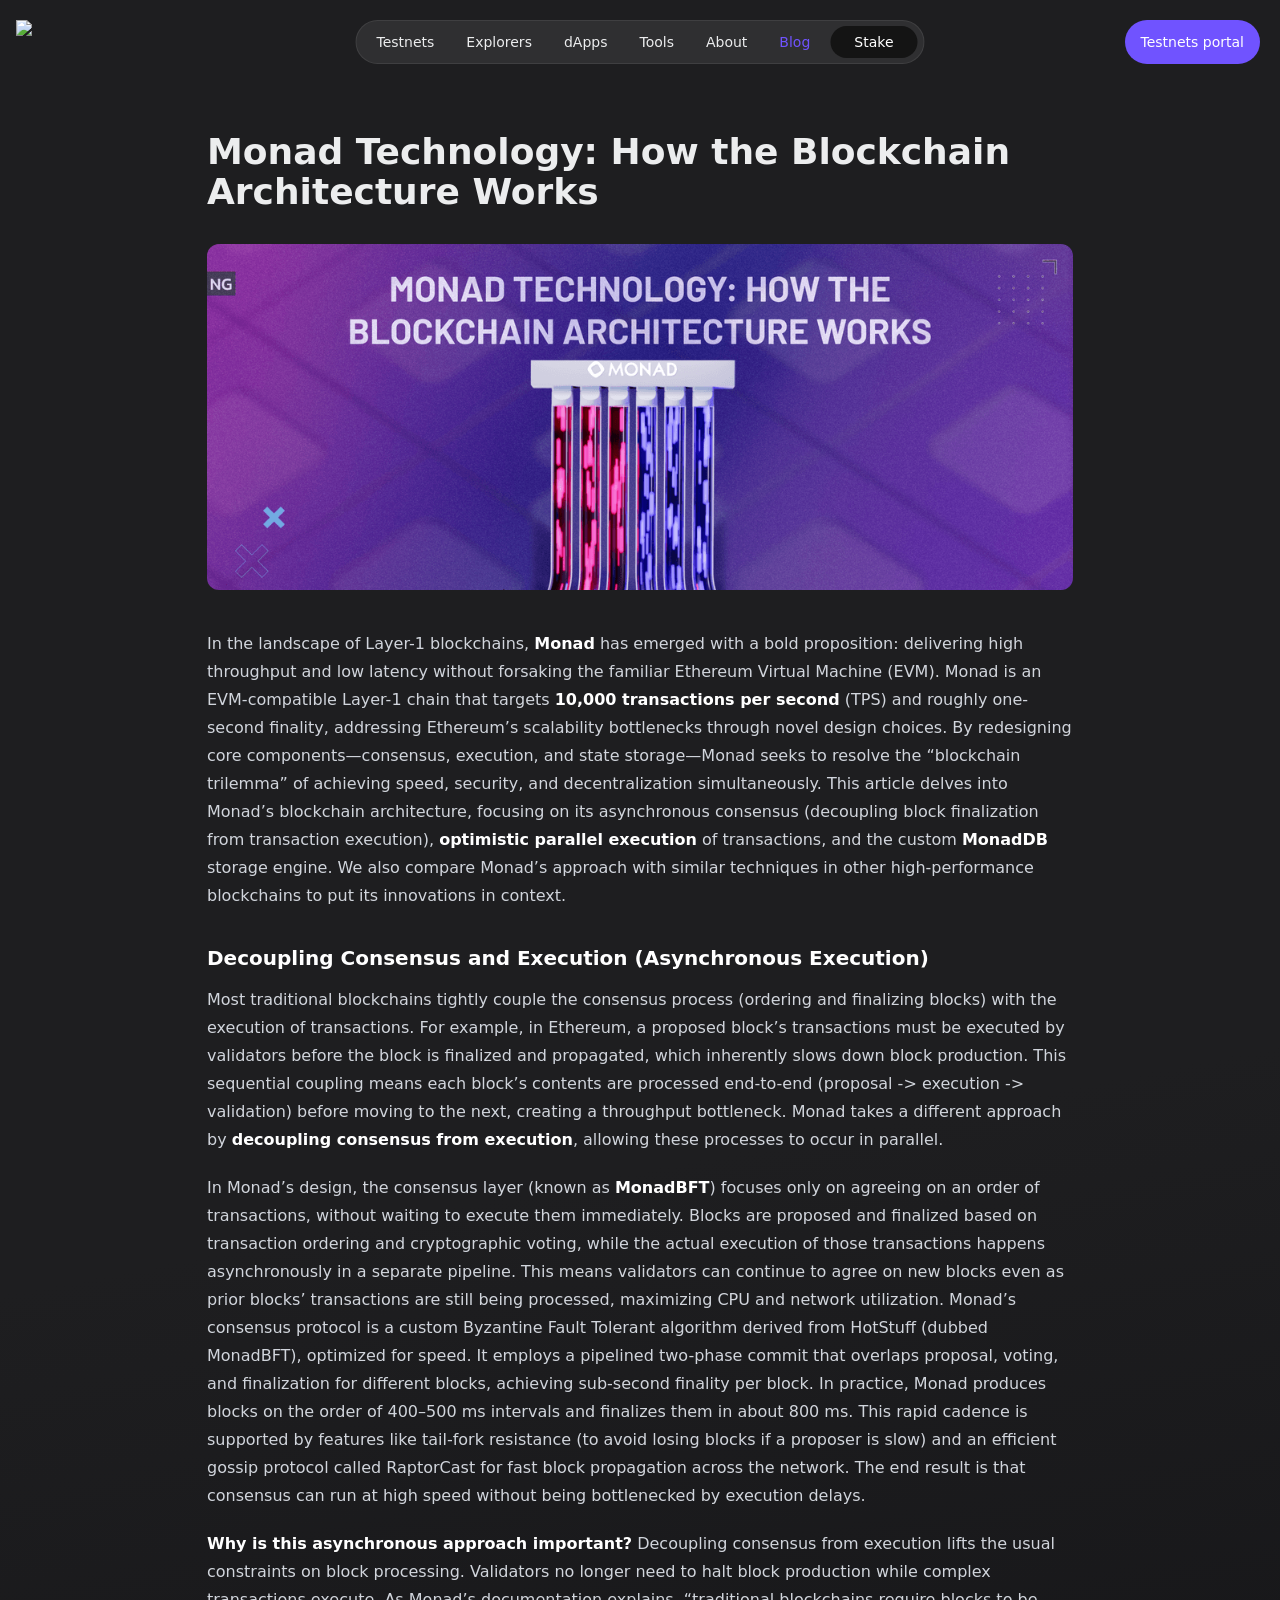
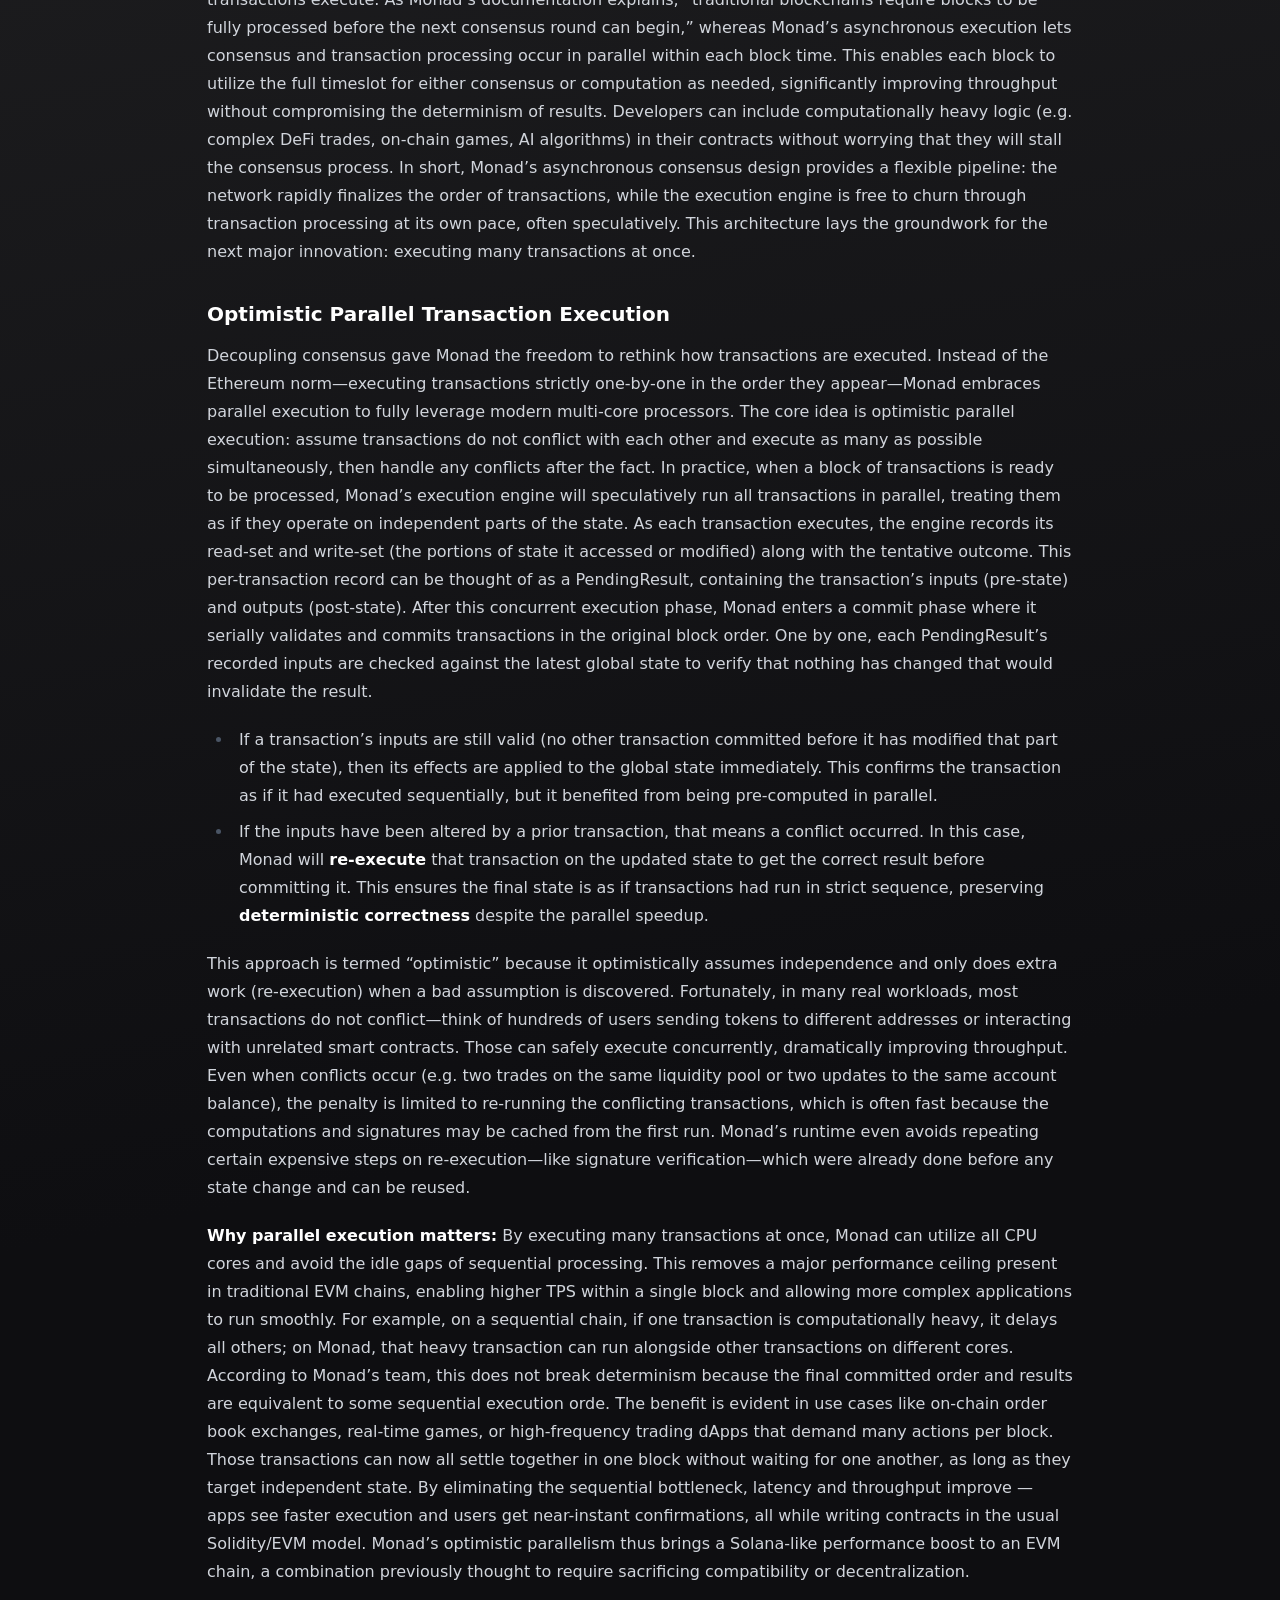
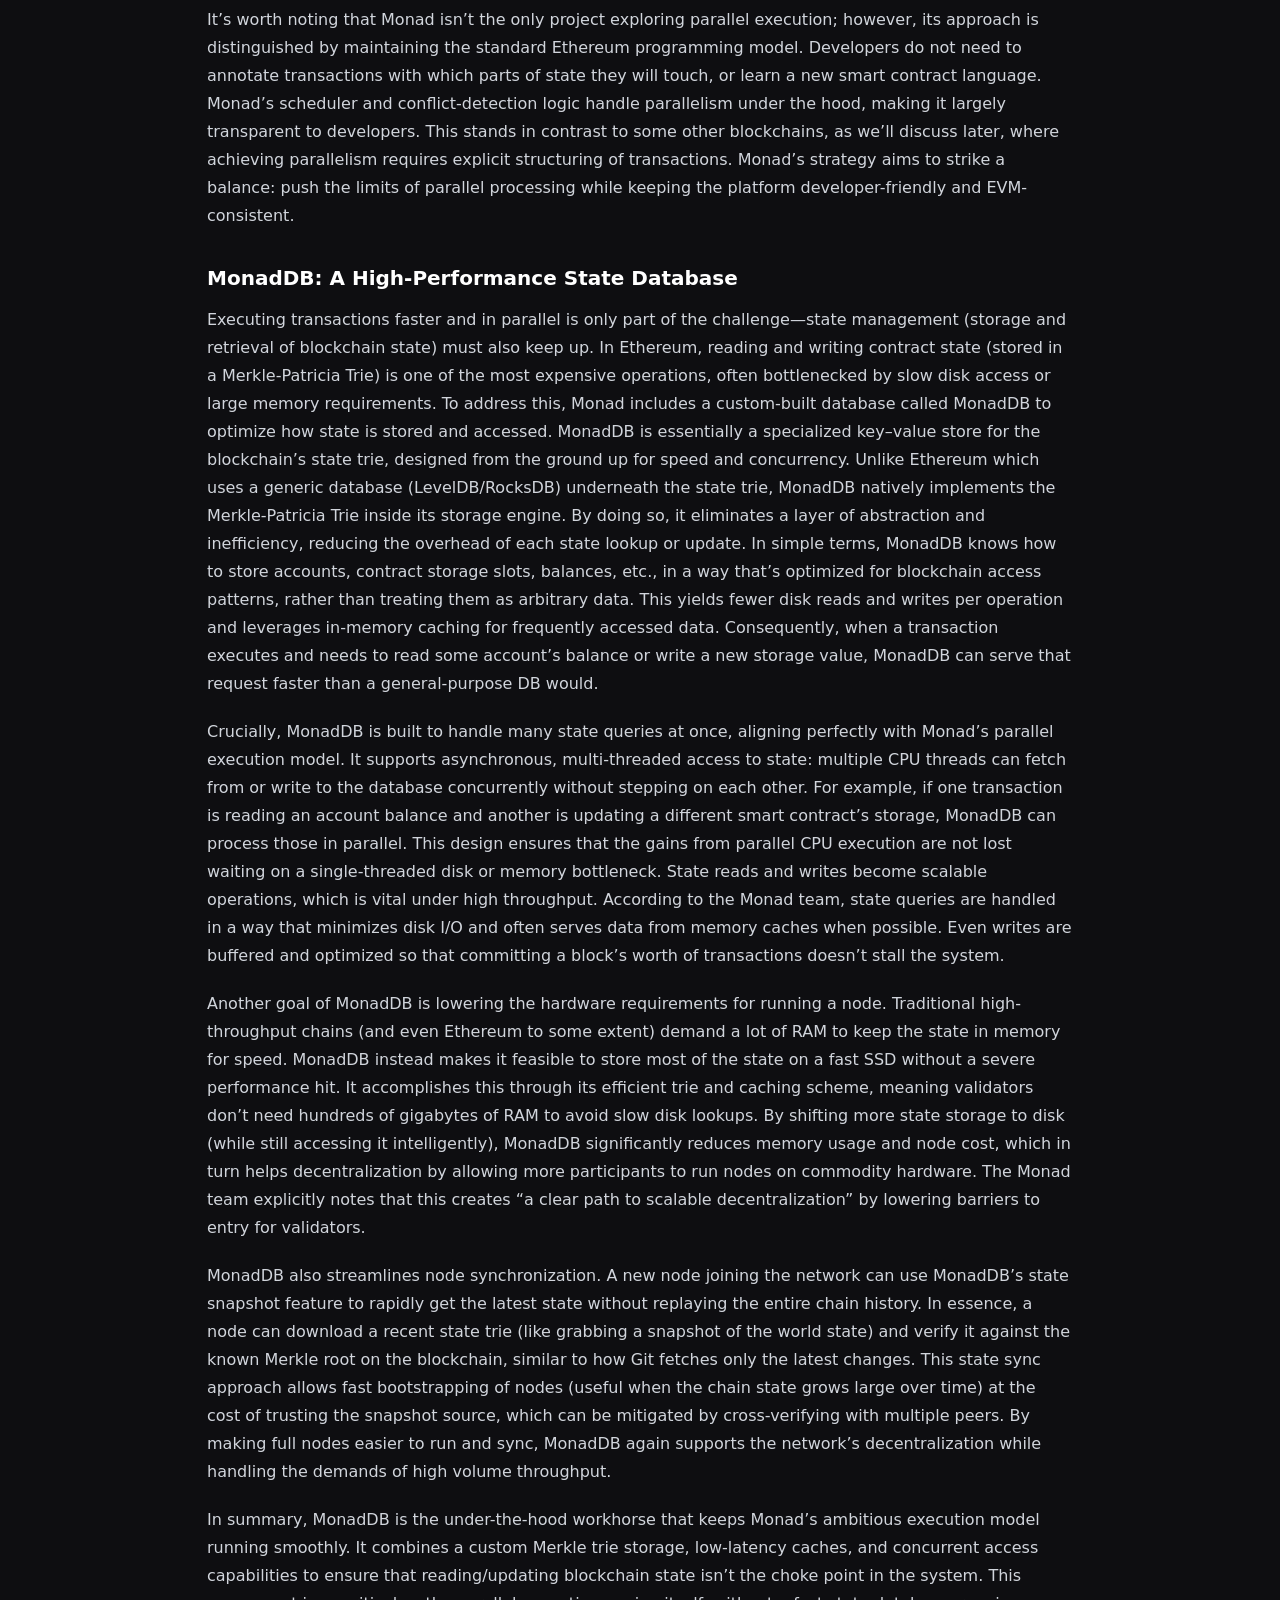
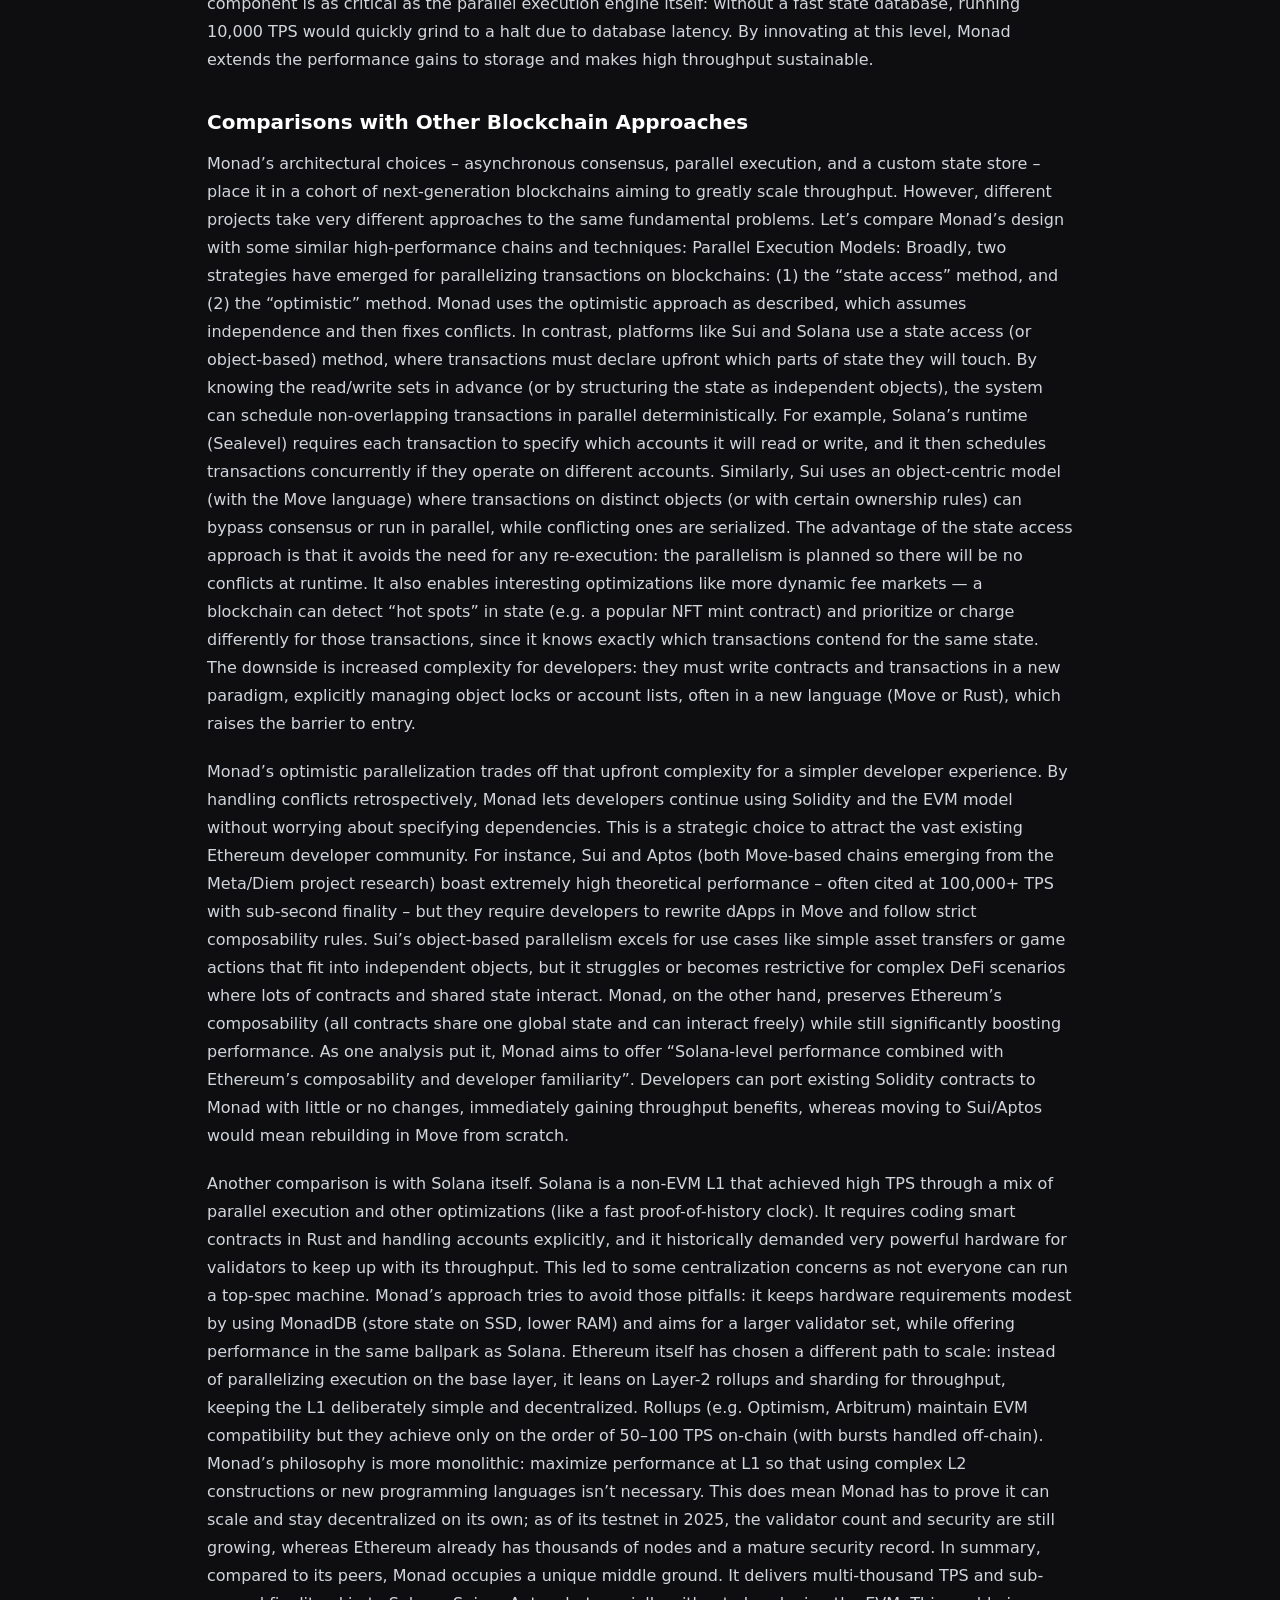
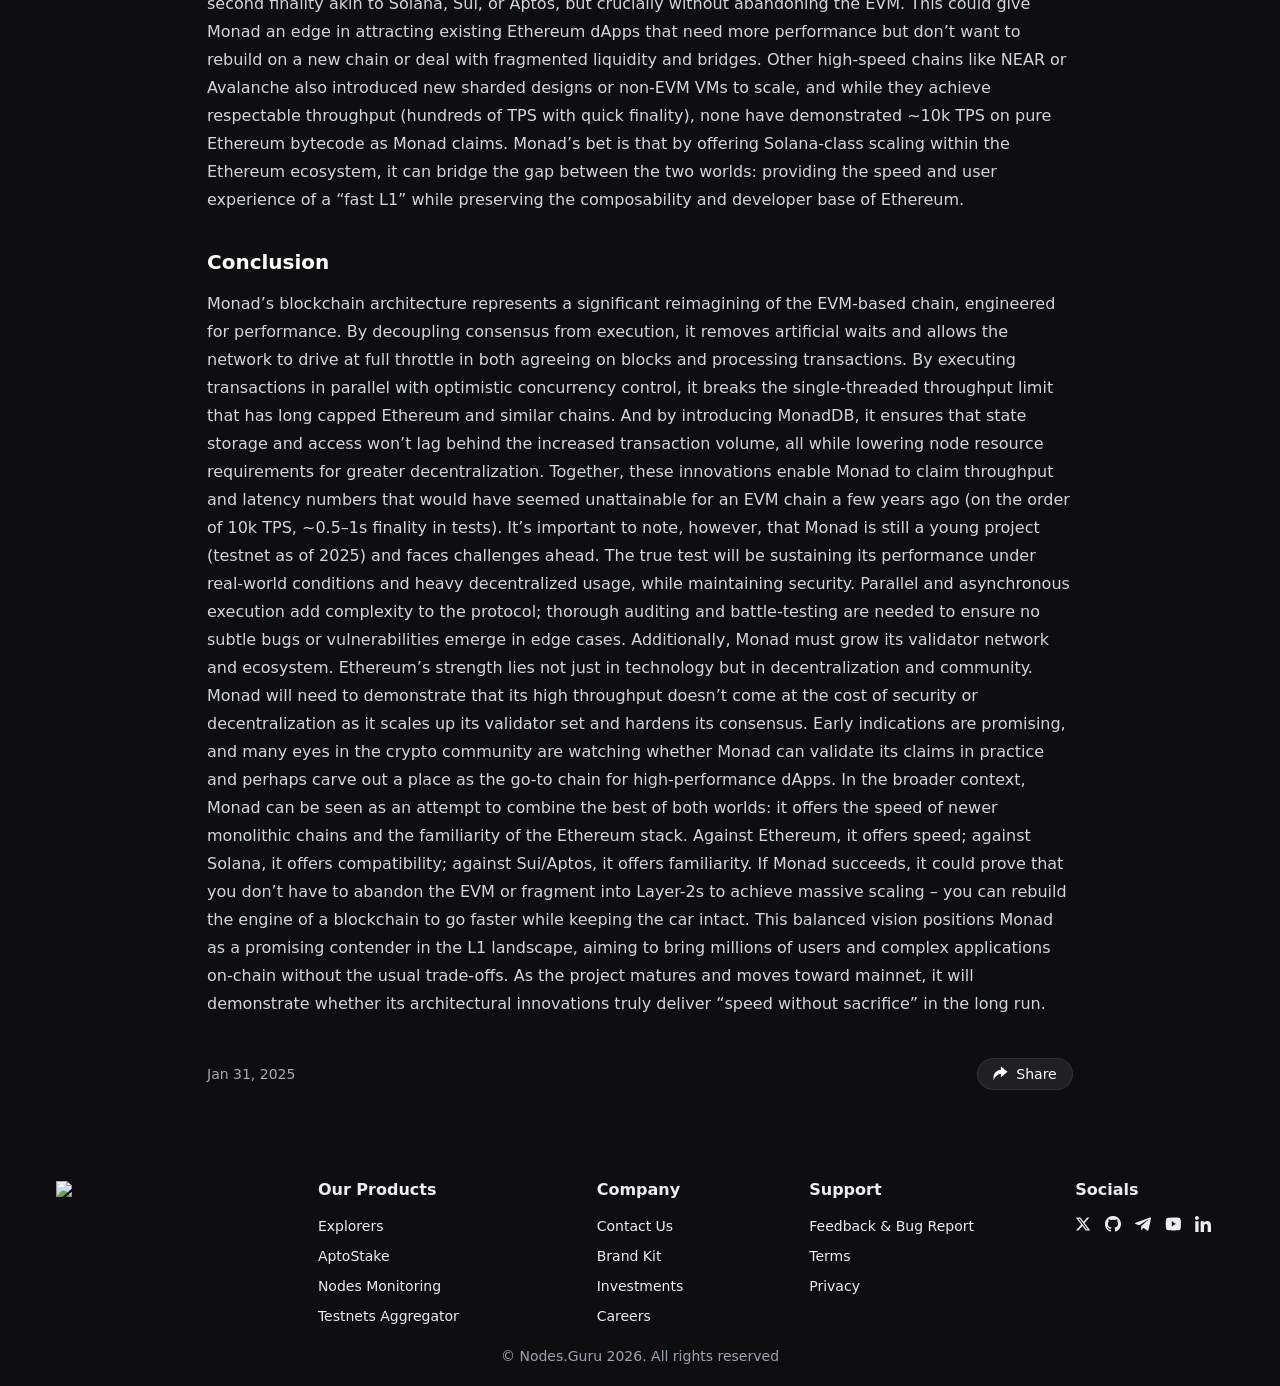
==== index.html @ 36373596 "Add files via upload" ====
<!DOCTYPE html><html lang="en" data-scroll-behavior="smooth" class="dark" style="color-scheme: dark;" data-scrapbook-source="https://nodes.guru/blog/monad-technology-how-the-blockchain-architecture-works" data-scrapbook-create="20260608102938032"><head><style id="react-aria-pressable-style">@layer {
  [data-react-aria-pressable] {
    touch-action: pan-x pan-y pinch-zoom;
  }
}</style><link rel="stylesheet" href="urn:scrapbook:download:error:https://nodes.guru/_next/static/chunks/cd1083115a9d8259.css" data-precedence="next"><link rel="stylesheet" href="bad0904871b31fdb.css" data-precedence="next"><meta charset="UTF-8"><meta name="viewport" content="width=device-width, initial-scale=1"><title>Monad Technology: How the Blockchain Architecture Works | Nodes.Guru</title><meta name="description" content="Monad is an EVM-compatible Layer-1 chain that targets 10,000 transactions per second (TPS) and roughly one-second finality, addressing Ethereum’s scalability bottlenecks through novel design choices."><link rel="manifest" href="https://nodes.guru/manifest.json"><meta property="og:title" content="Monad Technology: How the Blockchain Architecture Works | Nodes.Guru"><meta property="og:description" content="Monad is an EVM-compatible Layer-1 chain that targets 10,000 transactions per second (TPS) and roughly one-second finality, addressing Ethereum’s scalability bottlenecks through novel design choices."><meta property="og:image" content="https://assets.nodes.guru/8b60a276-79b5-4ce8-81d9-a52eb8298e43.png"><meta property="og:image:width" content="1200"><meta property="og:image:height" content="630"><meta property="og:image:alt" content="Nodes.Guru"><meta name="twitter:card" content="summary_large_image"><meta name="twitter:title" content="Monad Technology: How the Blockchain Architecture Works | Nodes.Guru"><meta name="twitter:description" content="Monad is an EVM-compatible Layer-1 chain that targets 10,000 transactions per second (TPS) and roughly one-second finality, addressing Ethereum’s scalability bottlenecks through novel design choices."><meta name="twitter:image" content="https://assets.nodes.guru/8b60a276-79b5-4ce8-81d9-a52eb8298e43.png"><meta name="twitter:image:width" content="1200"><meta name="twitter:image:height" content="630"><meta name="twitter:image:alt" content="Nodes.Guru"><link rel="shortcut icon" href="favicon-32x32.png"><link rel="icon" href="favicon.ico"><link rel="apple-touch-icon" href="https://nodes.guru/apple-touch-icon.png"><script data-scrapbook-elem="custom-elements-loader">(function (names) { if (!customElements) { return; } for (const name of names) { customElements.define(name, class CustomElement extends HTMLElement {}); } })(["next-route-announcer"])</script></head><body class="inter_5b7c257d-module__HFa7oG__className overflow-clip"><div hidden=""></div><div data-overlay-container="true"><div class="relative mx-auto flex min-h-screen flex-col"><header class="relative mx-auto my-5 flex h-11 w-full max-w-[1800px] items-center justify-between gap-5 px-4"><a class="relative inline-flex items-center tap-highlight-transparent outline-solid outline-transparent data-[focus-visible=true]:z-10 data-[focus-visible=true]:outline-2 data-[focus-visible=true]:outline-focus data-[focus-visible=true]:outline-offset-2 text-foreground no-underline hover:opacity-hover active:opacity-disabled transition-opacity text-sm h-[44px] w-full max-w-[190px]" tabindex="0" data-react-aria-pressable="true" role="link" cursor="pointer" href="https://nodes.guru/"><div class="relative size-full hidden dark:block"><img alt="NG" decoding="async" data-nimg="fill" style="position:absolute;height:100%;width:100%;left:0;top:0;right:0;bottom:0;color:transparent" src="horizontal-dark.svg"></div><div class="relative size-full dark:hidden"><img alt="NG" decoding="async" data-nimg="fill" style="position:absolute;height:100%;width:100%;left:0;top:0;right:0;bottom:0;color:transparent" src="horizontal-light.svg"></div></a><nav class="hidden lg:block"><ul class="absolute top-0 left-1/2 flex h-11 max-w-fit -translate-x-1/2 items-center gap-8 rounded-full border border-common-primary bg-common-primary py-1.5 pl-5"><li><a class="relative inline-flex items-center tap-highlight-transparent outline-solid outline-transparent data-[focus-visible=true]:z-10 data-[focus-visible=true]:outline-2 data-[focus-visible=true]:outline-focus data-[focus-visible=true]:outline-offset-2 text-foreground no-underline hover:opacity-hover active:opacity-disabled transition-opacity text-sm hover:text-ng-purple hover:opacity-100" tabindex="0" data-react-aria-pressable="true" role="link" cursor="pointer" href="https://nodes.guru/testnets">Testnets</a></li><li><a class="relative inline-flex items-center tap-highlight-transparent outline-solid outline-transparent data-[focus-visible=true]:z-10 data-[focus-visible=true]:outline-2 data-[focus-visible=true]:outline-focus data-[focus-visible=true]:outline-offset-2 text-foreground no-underline hover:opacity-hover active:opacity-disabled transition-opacity text-sm hover:text-ng-purple hover:opacity-100" tabindex="0" data-react-aria-pressable="true" role="link" cursor="pointer" href="https://nodes.guru/#explorers">Explorers</a></li><li><a class="relative inline-flex items-center tap-highlight-transparent outline-solid outline-transparent data-[focus-visible=true]:z-10 data-[focus-visible=true]:outline-2 data-[focus-visible=true]:outline-focus data-[focus-visible=true]:outline-offset-2 text-foreground no-underline hover:opacity-hover active:opacity-disabled transition-opacity text-sm hover:text-ng-purple hover:opacity-100" tabindex="0" data-react-aria-pressable="true" role="link" cursor="pointer" href="https://nodes.guru/#dapps">dApps</a></li><li><a class="relative inline-flex items-center tap-highlight-transparent outline-solid outline-transparent data-[focus-visible=true]:z-10 data-[focus-visible=true]:outline-2 data-[focus-visible=true]:outline-focus data-[focus-visible=true]:outline-offset-2 text-foreground no-underline hover:opacity-hover active:opacity-disabled transition-opacity text-sm hover:text-ng-purple hover:opacity-100" tabindex="0" data-react-aria-pressable="true" role="link" cursor="pointer" href="https://nodes.guru/#tools">Tools</a></li><li><a class="relative inline-flex items-center tap-highlight-transparent outline-solid outline-transparent data-[focus-visible=true]:z-10 data-[focus-visible=true]:outline-2 data-[focus-visible=true]:outline-focus data-[focus-visible=true]:outline-offset-2 text-foreground no-underline hover:opacity-hover active:opacity-disabled transition-opacity text-sm hover:text-ng-purple hover:opacity-100" tabindex="0" data-react-aria-pressable="true" role="link" cursor="pointer" href="https://nodes.guru/#about">About</a></li><li><a class="relative inline-flex items-center tap-highlight-transparent outline-solid outline-transparent data-[focus-visible=true]:z-10 data-[focus-visible=true]:outline-2 data-[focus-visible=true]:outline-focus data-[focus-visible=true]:outline-offset-2 no-underline hover:opacity-hover active:opacity-disabled transition-opacity text-sm hover:text-ng-purple hover:opacity-100 text-ng-purple" tabindex="0" data-react-aria-pressable="true" role="link" cursor="pointer" href="https://nodes.guru/blog">Blog</a></li><li class="mr-1.5 -ml-3"><a class="tap-highlight-transparent no-underline hover:opacity-hover active:opacity-disabled z-0 group relative inline-flex items-center justify-center box-border appearance-none select-none whitespace-nowrap font-normal subpixel-antialiased overflow-hidden tap-highlight-transparent transform-gpu data-[pressed=true]:scale-[0.97] cursor-pointer outline-solid outline-transparent data-[focus-visible=true]:z-10 data-[focus-visible=true]:outline-2 data-[focus-visible=true]:outline-focus data-[focus-visible=true]:outline-offset-2 min-w-16 h-8 gap-2 rounded-full [&amp;&gt;svg]:max-w-[theme(spacing.8)] transition-transform-colors-opacity motion-reduce:transition-none data-[hover=true]:opacity-hover bg-common-tertiary px-6 text-sm text-white hover:text-ng-purple hover:opacity-100!" data-react-aria-pressable="true" tabindex="0" role="button" cursor="pointer" href="https://nodes.guru/staking">Stake</a></li></ul></nav><div class="flex items-center gap-2"><a class="tap-highlight-transparent no-underline hover:opacity-hover active:opacity-disabled z-0 group relative items-center justify-center box-border appearance-none select-none whitespace-nowrap font-normal subpixel-antialiased overflow-hidden tap-highlight-transparent transform-gpu data-[pressed=true]:scale-[0.97] cursor-pointer outline-solid outline-transparent data-[focus-visible=true]:z-10 data-[focus-visible=true]:outline-2 data-[focus-visible=true]:outline-focus data-[focus-visible=true]:outline-offset-2 min-w-20 gap-2 rounded-full [&amp;&gt;svg]:max-w-[theme(spacing.8)] transition-transform-colors-opacity motion-reduce:transition-none data-[hover=true]:opacity-hover bg-[#7053FF] px-4 text-sm text-white mr-2 hidden h-9 sm:flex lg:mr-1 lg:h-11" data-react-aria-pressable="true" tabindex="0" role="button" cursor="pointer" href="https://nodes.guru/testnets">Testnets portal</a><button type="button" tabindex="0" data-react-aria-pressable="true" class="z-0 group relative inline-flex items-center justify-center box-border appearance-none select-none whitespace-nowrap font-normal subpixel-antialiased overflow-hidden tap-highlight-transparent transform-gpu data-[pressed=true]:scale-[0.97] cursor-pointer outline-solid outline-transparent data-[focus-visible=true]:z-10 data-[focus-visible=true]:outline-2 data-[focus-visible=true]:outline-focus data-[focus-visible=true]:outline-offset-2 text-small gap-2 rounded-full px-0 !gap-0 transition-transform-colors-opacity motion-reduce:transition-none bg-transparent text-default-foreground data-[hover=true]:bg-default/40 min-w-10 w-10 h-10 ml-auto lg:hidden"><svg aria-hidden="true" fill="currentColor" focusable="false" height="20" role="presentation" viewBox="0 0 20 14" width="20"><path d="M5 1C5 0.447734 5.44773 0 6 0H19C19.5523 0 20 0.447734 20 1C20 1.55227 19.5523 2 19 2H6C5.44773 2 5 1.55223 5 1ZM19 6H1C0.447734 6 0 6.44777 0 7C0 7.55226 0.447734 8 1 8H19C19.5523 8 20 7.55226 20 7C20 6.44777 19.5523 6 19 6ZM19 12H10C9.44777 12 9 12.4477 9 13C9 13.5522 9.44777 14 10 14H19C19.5523 14 20 13.5522 20 13C20 12.4477 19.5523 12 19 12Z"></path></svg></button></div></header><main class="z-1 mt-12 mb-16 flex grow flex-col"><div class="container mx-auto flex flex-col max-w-4xl"><h2 class="text-xl font-semibold xxs:text-2xl sm:text-3xl lg:text-4xl">Monad Technology: How the Blockchain Architecture Works</h2><div class="relative size-full mt-8 mb-10"><img alt="Monad Technology: How the Blockchain Architecture Works" loading="lazy" decoding="async" data-nimg="fill" class="relative! rounded-xl" style="position:absolute;height:100%;width:100%;left:0;top:0;right:0;bottom:0;color:transparent" sizes="900px" srcset="8b60a276-79b5-4ce8-81d9-a52eb8298e43-8.png 32w, 8b60a276-79b5-4ce8-81d9-a52eb8298e43-1.png 48w, 8b60a276-79b5-4ce8-81d9-a52eb8298e43-3.png 64w, 8b60a276-79b5-4ce8-81d9-a52eb8298e43-5.png 96w, 8b60a276-79b5-4ce8-81d9-a52eb8298e43.png 128w, 8b60a276-79b5-4ce8-81d9-a52eb8298e43-2.png 256w, 8b60a276-79b5-4ce8-81d9-a52eb8298e43-9.png 384w, 8b60a276-79b5-4ce8-81d9-a52eb8298e43-11.png 640w, 8b60a276-79b5-4ce8-81d9-a52eb8298e43-4.png 750w, 8b60a276-79b5-4ce8-81d9-a52eb8298e43-6.png 828w, 8b60a276-79b5-4ce8-81d9-a52eb8298e43-10.png 1080w, 8b60a276-79b5-4ce8-81d9-a52eb8298e43-7.png 1200w, 8b60a276-79b5-4ce8-81d9-a52eb8298e43-13.png 1920w, 8b60a276-79b5-4ce8-81d9-a52eb8298e43-14.png 2048w, 8b60a276-79b5-4ce8-81d9-a52eb8298e43-12.png 3840w" src="8b60a276-79b5-4ce8-81d9-a52eb8298e43-12.png"></div><div class="mx-auto prose prose-sm w-full max-w-full sm:prose-base dark:prose-invert prose-a:text-ng-purple prose-pre:thin-scrollbar wrap-break-word prose-pre:whitespace-pre-wrap prose-img:mx-auto prose-img:rounded-xl [&amp;_.alert]:rounded-xl [&amp;_.alert]:bg-common-primary [&amp;_.alert]:px-6 [&amp;_.alert]:py-1 [&amp;_.alert+.alert]:mt-3.5 prose-pre:relative prose-pre:flex prose-pre:min-h-8 prose-pre:flex-col prose-pre:justify-center sm:prose-pre:min-h-6"><p>In the landscape of Layer-1 blockchains, <strong>Monad</strong> has emerged with a bold proposition: delivering high throughput and low latency without forsaking the familiar Ethereum Virtual Machine (EVM). Monad is an EVM-compatible Layer-1 chain that targets <strong>10,000 transactions per second</strong> (TPS) and roughly one-second finality, addressing Ethereum’s scalability bottlenecks through novel design choices. By redesigning core components—consensus, execution, and state storage—Monad seeks to resolve the “blockchain trilemma” of achieving speed, security, and decentralization simultaneously. This article delves into Monad’s blockchain architecture, focusing on its asynchronous consensus (decoupling block finalization from transaction execution), <strong>optimistic parallel execution</strong> of transactions, and the custom <strong>MonadDB</strong> storage engine. We also compare Monad’s approach with similar techniques in other high-performance blockchains to put its innovations in context.</p>
<h3>Decoupling Consensus and Execution (Asynchronous Execution)</h3>
<p>Most traditional blockchains tightly couple the consensus process (ordering and finalizing blocks) with the execution of transactions. For example, in Ethereum, a proposed block’s transactions must be executed by validators before the block is finalized and propagated, which inherently slows down block production. This sequential coupling means each block’s contents are processed end-to-end (proposal -&gt; execution -&gt; validation) before moving to the next, creating a throughput bottleneck. Monad takes a different approach by <strong>decoupling consensus from execution</strong>, allowing these processes to occur in parallel.</p>
<p>In Monad’s design, the consensus layer (known as <strong>MonadBFT</strong>) focuses only on agreeing on an order of transactions, without waiting to execute them immediately. Blocks are proposed and finalized based on transaction ordering and cryptographic voting, while the actual execution of those transactions happens asynchronously in a separate pipeline. This means validators can continue to agree on new blocks even as prior blocks’ transactions are still being processed, maximizing CPU and network utilization. Monad’s consensus protocol is a custom Byzantine Fault Tolerant algorithm derived from HotStuff (dubbed MonadBFT), optimized for speed. It employs a pipelined two-phase commit that overlaps proposal, voting, and finalization for different blocks, achieving sub-second finality per block. In practice, Monad produces blocks on the order of 400–500 ms intervals and finalizes them in about 800 ms. This rapid cadence is supported by features like tail-fork resistance (to avoid losing blocks if a proposer is slow) and an efficient gossip protocol called RaptorCast for fast block propagation across the network. The end result is that consensus can run at high speed without being bottlenecked by execution delays.</p>
<p><strong>Why is this asynchronous approach important?</strong> Decoupling consensus from execution lifts the usual constraints on block processing. Validators no longer need to halt block production while complex transactions execute. As Monad’s documentation explains, “traditional blockchains require blocks to be fully processed before the next consensus round can begin,” whereas Monad’s asynchronous execution lets consensus and transaction processing occur in parallel within each block time. This enables each block to utilize the full timeslot for either consensus or computation as needed, significantly improving throughput without compromising the determinism of results. Developers can include computationally heavy logic (e.g. complex DeFi trades, on-chain games, AI algorithms) in their contracts without worrying that they will stall the consensus process. In short, Monad’s asynchronous consensus design provides a flexible pipeline: the network rapidly finalizes the order of transactions, while the execution engine is free to churn through transaction processing at its own pace, often speculatively. This architecture lays the groundwork for the next major innovation: executing many transactions at once.</p>
<h3>Optimistic Parallel Transaction Execution</h3>
<p>Decoupling consensus gave Monad the freedom to rethink how transactions are executed. Instead of the Ethereum norm—executing transactions strictly one-by-one in the order they appear—Monad embraces parallel execution to fully leverage modern multi-core processors. The core idea is optimistic parallel execution: assume transactions do not conflict with each other and execute as many as possible simultaneously, then handle any conflicts after the fact.
In practice, when a block of transactions is ready to be processed, Monad’s execution engine will speculatively run all transactions in parallel, treating them as if they operate on independent parts of the state. As each transaction executes, the engine records its read-set and write-set (the portions of state it accessed or modified) along with the tentative outcome. This per-transaction record can be thought of as a PendingResult, containing the transaction’s inputs (pre-state) and outputs (post-state). After this concurrent execution phase, Monad enters a commit phase where it serially validates and commits transactions in the original block order. One by one, each PendingResult’s recorded inputs are checked against the latest global state to verify that nothing has changed that would invalidate the result.</p>
<ul>
<li>If a transaction’s inputs are still valid (no other transaction committed before it has modified that part of the state), then its effects are applied to the global state immediately. This confirms the transaction as if it had executed sequentially, but it benefited from being pre-computed in parallel.</li>
<li>If the inputs have been altered by a prior transaction, that means a conflict occurred. In this case, Monad will <strong>re-execute</strong> that transaction on the updated state to get the correct result before committing it. This ensures the final state is as if transactions had run in strict sequence, preserving <strong>deterministic correctness</strong> despite the parallel speedup.</li>
</ul>
<p>This approach is termed “optimistic” because it optimistically assumes independence and only does extra work (re-execution) when a bad assumption is discovered. Fortunately, in many real workloads, most transactions do not conflict—think of hundreds of users sending tokens to different addresses or interacting with unrelated smart contracts. Those can safely execute concurrently, dramatically improving throughput. Even when conflicts occur (e.g. two trades on the same liquidity pool or two updates to the same account balance), the penalty is limited to re-running the conflicting transactions, which is often fast because the computations and signatures may be cached from the first run. Monad’s runtime even avoids repeating certain expensive steps on re-execution—like signature verification—which were already done before any state change and can be reused.</p>
<p><strong>Why parallel execution matters:</strong> By executing many transactions at once, Monad can utilize all CPU cores and avoid the idle gaps of sequential processing. This removes a major performance ceiling present in traditional EVM chains, enabling higher TPS within a single block and allowing more complex applications to run smoothly. For example, on a sequential chain, if one transaction is computationally heavy, it delays all others; on Monad, that heavy transaction can run alongside other transactions on different cores. According to Monad’s team, this does not break determinism because the final committed order and results are equivalent to some sequential execution orde. The benefit is evident in use cases like on-chain order book exchanges, real-time games, or high-frequency trading dApps that demand many actions per block. Those transactions can now all settle together in one block without waiting for one another, as long as they target independent state. By eliminating the sequential bottleneck, latency and throughput improve — apps see faster execution and users get near-instant confirmations, all while writing contracts in the usual Solidity/EVM model. Monad’s optimistic parallelism thus brings a Solana-like performance boost to an EVM chain, a combination previously thought to require sacrificing compatibility or decentralization.</p>
<p>It’s worth noting that Monad isn’t the only project exploring parallel execution; however, its approach is distinguished by maintaining the standard Ethereum programming model. Developers do not need to annotate transactions with which parts of state they will touch, or learn a new smart contract language. Monad’s scheduler and conflict-detection logic handle parallelism under the hood, making it largely transparent to developers. This stands in contrast to some other blockchains, as we’ll discuss later, where achieving parallelism requires explicit structuring of transactions. Monad’s strategy aims to strike a balance: push the limits of parallel processing while keeping the platform developer-friendly and EVM-consistent.</p>
<h3>MonadDB: A High-Performance State Database</h3>
<p>Executing transactions faster and in parallel is only part of the challenge—state management (storage and retrieval of blockchain state) must also keep up. In Ethereum, reading and writing contract state (stored in a Merkle-Patricia Trie) is one of the most expensive operations, often bottlenecked by slow disk access or large memory requirements. To address this, Monad includes a custom-built database called MonadDB to optimize how state is stored and accessed.
MonadDB is essentially a specialized key–value store for the blockchain’s state trie, designed from the ground up for speed and concurrency. Unlike Ethereum which uses a generic database (LevelDB/RocksDB) underneath the state trie, MonadDB natively implements the Merkle-Patricia Trie inside its storage engine. By doing so, it eliminates a layer of abstraction and inefficiency, reducing the overhead of each state lookup or update. In simple terms, MonadDB knows how to store accounts, contract storage slots, balances, etc., in a way that’s optimized for blockchain access patterns, rather than treating them as arbitrary data. This yields fewer disk reads and writes per operation and leverages in-memory caching for frequently accessed data. Consequently, when a transaction executes and needs to read some account’s balance or write a new storage value, MonadDB can serve that request faster than a general-purpose DB would.</p>
<p>Crucially, MonadDB is built to handle many state queries at once, aligning perfectly with Monad’s parallel execution model. It supports asynchronous, multi-threaded access to state: multiple CPU threads can fetch from or write to the database concurrently without stepping on each other. For example, if one transaction is reading an account balance and another is updating a different smart contract’s storage, MonadDB can process those in parallel. This design ensures that the gains from parallel CPU execution are not lost waiting on a single-threaded disk or memory bottleneck. State reads and writes become scalable operations, which is vital under high throughput. According to the Monad team, state queries are handled in a way that minimizes disk I/O and often serves data from memory caches when possible. Even writes are buffered and optimized so that committing a block’s worth of transactions doesn’t stall the system.</p>
<p>Another goal of MonadDB is lowering the hardware requirements for running a node. Traditional high-throughput chains (and even Ethereum to some extent) demand a lot of RAM to keep the state in memory for speed. MonadDB instead makes it feasible to store most of the state on a fast SSD without a severe performance hit. It accomplishes this through its efficient trie and caching scheme, meaning validators don’t need hundreds of gigabytes of RAM to avoid slow disk lookups. By shifting more state storage to disk (while still accessing it intelligently), MonadDB significantly reduces memory usage and node cost, which in turn helps decentralization by allowing more participants to run nodes on commodity hardware. The Monad team explicitly notes that this creates “a clear path to scalable decentralization” by lowering barriers to entry for validators.</p>
<p>MonadDB also streamlines node synchronization. A new node joining the network can use MonadDB’s state snapshot feature to rapidly get the latest state without replaying the entire chain history. In essence, a node can download a recent state trie (like grabbing a snapshot of the world state) and verify it against the known Merkle root on the blockchain, similar to how Git fetches only the latest changes. This state sync approach allows fast bootstrapping of nodes (useful when the chain state grows large over time) at the cost of trusting the snapshot source, which can be mitigated by cross-verifying with multiple peers. By making full nodes easier to run and sync, MonadDB again supports the network’s decentralization while handling the demands of high volume throughput.</p>
<p>In summary, MonadDB is the under-the-hood workhorse that keeps Monad’s ambitious execution model running smoothly. It combines a custom Merkle trie storage, low-latency caches, and concurrent access capabilities to ensure that reading/updating blockchain state isn’t the choke point in the system. This component is as critical as the parallel execution engine itself: without a fast state database, running 10,000 TPS would quickly grind to a halt due to database latency. By innovating at this level, Monad extends the performance gains to storage and makes high throughput sustainable.</p>
<h3>Comparisons with Other Blockchain Approaches</h3>
<p>Monad’s architectural choices – asynchronous consensus, parallel execution, and a custom state store – place it in a cohort of next-generation blockchains aiming to greatly scale throughput. However, different projects take very different approaches to the same fundamental problems. Let’s compare Monad’s design with some similar high-performance chains and techniques:
Parallel Execution Models: Broadly, two strategies have emerged for parallelizing transactions on blockchains: (1) the “state access” method, and (2) the “optimistic” method. Monad uses the optimistic approach as described, which assumes independence and then fixes conflicts. In contrast, platforms like Sui and Solana use a state access (or object-based) method, where transactions must declare upfront which parts of state they will touch. By knowing the read/write sets in advance (or by structuring the state as independent objects), the system can schedule non-overlapping transactions in parallel deterministically. For example, Solana’s runtime (Sealevel) requires each transaction to specify which accounts it will read or write, and it then schedules transactions concurrently if they operate on different accounts. Similarly, Sui uses an object-centric model (with the Move language) where transactions on distinct objects (or with certain ownership rules) can bypass consensus or run in parallel, while conflicting ones are serialized. The advantage of the state access approach is that it avoids the need for any re-execution: the parallelism is planned so there will be no conflicts at runtime. It also enables interesting optimizations like more dynamic fee markets — a blockchain can detect “hot spots” in state (e.g. a popular NFT mint contract) and prioritize or charge differently for those transactions, since it knows exactly which transactions contend for the same state. The downside is increased complexity for developers: they must write contracts and transactions in a new paradigm, explicitly managing object locks or account lists, often in a new language (Move or Rust), which raises the barrier to entry.</p>
<p>Monad’s optimistic parallelization trades off that upfront complexity for a simpler developer experience. By handling conflicts retrospectively, Monad lets developers continue using Solidity and the EVM model without worrying about specifying dependencies. This is a strategic choice to attract the vast existing Ethereum developer community. For instance, Sui and Aptos (both Move-based chains emerging from the Meta/Diem project research) boast extremely high theoretical performance – often cited at 100,000+ TPS with sub-second finality – but they require developers to rewrite dApps in Move and follow strict composability rules. Sui’s object-based parallelism excels for use cases like simple asset transfers or game actions that fit into independent objects, but it struggles or becomes restrictive for complex DeFi scenarios where lots of contracts and shared state interact. Monad, on the other hand, preserves Ethereum’s composability (all contracts share one global state and can interact freely) while still significantly boosting performance. As one analysis put it, Monad aims to offer “Solana-level performance combined with Ethereum’s composability and developer familiarity”. Developers can port existing Solidity contracts to Monad with little or no changes, immediately gaining throughput benefits, whereas moving to Sui/Aptos would mean rebuilding in Move from scratch.</p>
<p>Another comparison is with Solana itself. Solana is a non-EVM L1 that achieved high TPS through a mix of parallel execution and other optimizations (like a fast proof-of-history clock). It requires coding smart contracts in Rust and handling accounts explicitly, and it historically demanded very powerful hardware for validators to keep up with its throughput. This led to some centralization concerns as not everyone can run a top-spec machine. Monad’s approach tries to avoid those pitfalls: it keeps hardware requirements modest by using MonadDB (store state on SSD, lower RAM) and aims for a larger validator set, while offering performance in the same ballpark as Solana. Ethereum itself has chosen a different path to scale: instead of parallelizing execution on the base layer, it leans on Layer-2 rollups and sharding for throughput, keeping the L1 deliberately simple and decentralized. Rollups (e.g. Optimism, Arbitrum) maintain EVM compatibility but they achieve only on the order of 50–100 TPS on-chain (with bursts handled off-chain). Monad’s philosophy is more monolithic: maximize performance at L1 so that using complex L2 constructions or new programming languages isn’t necessary. This does mean Monad has to prove it can scale and stay decentralized on its own; as of its testnet in 2025, the validator count and security are still growing, whereas Ethereum already has thousands of nodes and a mature security record.
In summary, compared to its peers, Monad occupies a unique middle ground. It delivers multi-thousand TPS and sub-second finality akin to Solana, Sui, or Aptos, but crucially without abandoning the EVM. This could give Monad an edge in attracting existing Ethereum dApps that need more performance but don’t want to rebuild on a new chain or deal with fragmented liquidity and bridges. Other high-speed chains like NEAR or Avalanche also introduced new sharded designs or non-EVM VMs to scale, and while they achieve respectable throughput (hundreds of TPS with quick finality), none have demonstrated ~10k TPS on pure Ethereum bytecode as Monad claims. Monad’s bet is that by offering Solana-class scaling within the Ethereum ecosystem, it can bridge the gap between the two worlds: providing the speed and user experience of a “fast L1” while preserving the composability and developer base of Ethereum.</p>
<h3>Conclusion</h3>
<p>Monad’s blockchain architecture represents a significant reimagining of the EVM-based chain, engineered for performance. By decoupling consensus from execution, it removes artificial waits and allows the network to drive at full throttle in both agreeing on blocks and processing transactions. By executing transactions in parallel with optimistic concurrency control, it breaks the single-threaded throughput limit that has long capped Ethereum and similar chains. And by introducing MonadDB, it ensures that state storage and access won’t lag behind the increased transaction volume, all while lowering node resource requirements for greater decentralization. Together, these innovations enable Monad to claim throughput and latency numbers that would have seemed unattainable for an EVM chain a few years ago (on the order of 10k TPS, ~0.5–1s finality in tests).
It’s important to note, however, that Monad is still a young project (testnet as of 2025) and faces challenges ahead. The true test will be sustaining its performance under real-world conditions and heavy decentralized usage, while maintaining security. Parallel and asynchronous execution add complexity to the protocol; thorough auditing and battle-testing are needed to ensure no subtle bugs or vulnerabilities emerge in edge cases. Additionally, Monad must grow its validator network and ecosystem. Ethereum’s strength lies not just in technology but in decentralization and community. Monad will need to demonstrate that its high throughput doesn’t come at the cost of security or decentralization as it scales up its validator set and hardens its consensus. Early indications are promising, and many eyes in the crypto community are watching whether Monad can validate its claims in practice and perhaps carve out a place as the go-to chain for high-performance dApps.
In the broader context, Monad can be seen as an attempt to combine the best of both worlds: it offers the speed of newer monolithic chains and the familiarity of the Ethereum stack. Against Ethereum, it offers speed; against Solana, it offers compatibility; against Sui/Aptos, it offers familiarity. If Monad succeeds, it could prove that you don’t have to abandon the EVM or fragment into Layer-2s to achieve massive scaling – you can rebuild the engine of a blockchain to go faster while keeping the car intact. This balanced vision positions Monad as a promising contender in the L1 landscape, aiming to bring millions of users and complex applications on-chain without the usual trade-offs. As the project matures and moves toward mainnet, it will demonstrate whether its architectural innovations truly deliver “speed without sacrifice” in the long run.</p></div><div class="mt-10 flex items-center justify-between"><p class="text-ng-silver">Jan 31, 2025</p><button type="button" tabindex="0" data-react-aria-pressable="true" data-slot="trigger" id="react-aria-_R_18lubsnpjb_" aria-haspopup="true" aria-expanded="false" class="group relative inline-flex items-center justify-center box-border appearance-none select-none whitespace-nowrap font-normal overflow-hidden tap-highlight-transparent transform-gpu data-[pressed=true]:scale-[0.97] cursor-pointer outline-solid outline-transparent data-[focus-visible=true]:z-10 data-[focus-visible=true]:outline-2 data-[focus-visible=true]:outline-focus data-[focus-visible=true]:outline-offset-2 px-3 h-8 gap-2 rounded-full [&amp;&gt;svg]:max-w-[theme(spacing.8)] transition-transform-colors-opacity motion-reduce:transition-none text-default-foreground data-[hover=true]:opacity-hover border border-common-primary bg-black/8 hover:text-ng-purple dark:bg-common-primary z-10 aria-expanded:scale-[0.97] aria-expanded:opacity-70 subpixel-antialiased min-w-24 text-sm"><svg aria-hidden="true" fill="currentColor" focusable="false" height="15" role="presentation" viewBox="0 0 15 14" width="15"><path d="M7.91406 3.31942C3.80689 3.5333 0.503906 6.94233 0.503906 11.1016V14L1.54092 11.5858C2.76739 9.1333 5.2008 7.56517 7.91406 7.42098V10.7383L14.4943 5.35938L7.91406 0V3.31942Z"></path></svg>Share</button></div></div><!--$--><!--/$--></main><footer class="relative container mx-auto pt-6 pb-5"><div class="grid grid-cols-2 gap-7 sm:grid-cols-3 sm:gap-2 sm:gap-y-7 md:grid-cols-5 md:gap-y-0 md:[&amp;&gt;div]:mx-auto"><div class="flex-center col-span-2 col-start-1 row-start-3 w-full sm:col-span-1 sm:col-start-1 sm:row-start-1 sm:row-end-3 md:justify-start lg:w-auto"><div class="relative h-[142px] w-[162px]"><img alt="ng" loading="lazy" decoding="async" data-nimg="fill" class="hidden dark:block" style="position:absolute;height:100%;width:100%;left:0;top:0;right:0;bottom:0;color:transparent" src="vertical-dark.svg"><img alt="ng" loading="lazy" decoding="async" data-nimg="fill" class="dark:hidden" style="position:absolute;height:100%;width:100%;left:0;top:0;right:0;bottom:0;color:transparent" src="vertical-light.svg"></div></div><div><h6 class="mb-3.5 text-base font-bold">Our Products</h6><ul class="flex flex-col gap-2.5"><li><a class="relative inline-flex items-center tap-highlight-transparent outline-solid outline-transparent data-[focus-visible=true]:z-10 data-[focus-visible=true]:outline-2 data-[focus-visible=true]:outline-focus data-[focus-visible=true]:outline-offset-2 text-foreground no-underline hover:opacity-hover active:opacity-disabled transition-opacity text-sm hover:text-ng-purple hover:opacity-100" target="_blank" rel="noopener noreferrer" tabindex="0" data-react-aria-pressable="true" role="link" cursor="pointer" href="https://explorers.guru/">Explorers</a></li><li><a class="relative inline-flex items-center tap-highlight-transparent outline-solid outline-transparent data-[focus-visible=true]:z-10 data-[focus-visible=true]:outline-2 data-[focus-visible=true]:outline-focus data-[focus-visible=true]:outline-offset-2 text-foreground no-underline hover:opacity-hover active:opacity-disabled transition-opacity text-sm hover:text-ng-purple hover:opacity-100" target="_blank" rel="noopener noreferrer" tabindex="0" data-react-aria-pressable="true" role="link" cursor="pointer" href="https://aptostake.guru/">AptoStake</a></li><li><a class="relative inline-flex items-center tap-highlight-transparent outline-solid outline-transparent data-[focus-visible=true]:z-10 data-[focus-visible=true]:outline-2 data-[focus-visible=true]:outline-focus data-[focus-visible=true]:outline-offset-2 text-foreground no-underline hover:opacity-hover active:opacity-disabled transition-opacity text-sm hover:text-ng-purple hover:opacity-100" target="_blank" rel="noopener noreferrer" tabindex="0" data-react-aria-pressable="true" role="link" cursor="pointer" href="https://t.me/NodesGuru_bot">Nodes Monitoring</a></li><li><a class="relative inline-flex items-center tap-highlight-transparent outline-solid outline-transparent data-[focus-visible=true]:z-10 data-[focus-visible=true]:outline-2 data-[focus-visible=true]:outline-focus data-[focus-visible=true]:outline-offset-2 text-foreground no-underline hover:opacity-hover active:opacity-disabled transition-opacity text-sm hover:text-ng-purple hover:opacity-100" tabindex="0" data-react-aria-pressable="true" role="link" cursor="pointer" href="https://nodes.guru/testnets">Testnets Aggregator</a></li></ul></div><div><h6 class="mb-3.5 text-base font-bold">Company</h6><ul class="flex flex-col gap-2.5"><li><button type="button" class="relative hover:text-ng-purple">Contact Us</button></li><li><a class="relative inline-flex items-center tap-highlight-transparent outline-solid outline-transparent data-[focus-visible=true]:z-10 data-[focus-visible=true]:outline-2 data-[focus-visible=true]:outline-focus data-[focus-visible=true]:outline-offset-2 text-foreground no-underline hover:opacity-hover active:opacity-disabled transition-opacity text-sm hover:text-ng-purple hover:opacity-100" tabindex="0" data-react-aria-pressable="true" role="link" cursor="pointer" href="https://nodes.guru/brand-kit">Brand Kit</a></li><li><a class="relative inline-flex items-center tap-highlight-transparent outline-solid outline-transparent data-[focus-visible=true]:z-10 data-[focus-visible=true]:outline-2 data-[focus-visible=true]:outline-focus data-[focus-visible=true]:outline-offset-2 text-foreground no-underline hover:opacity-hover active:opacity-disabled transition-opacity text-sm hover:text-ng-purple hover:opacity-100" tabindex="0" data-react-aria-pressable="true" role="link" cursor="pointer" href="https://nodes.guru/investments">Investments</a></li><li><a class="relative inline-flex items-center tap-highlight-transparent outline-solid outline-transparent data-[focus-visible=true]:z-10 data-[focus-visible=true]:outline-2 data-[focus-visible=true]:outline-focus data-[focus-visible=true]:outline-offset-2 text-foreground no-underline hover:opacity-hover active:opacity-disabled transition-opacity text-sm hover:text-ng-purple hover:opacity-100" tabindex="0" data-react-aria-pressable="true" role="link" cursor="pointer" href="https://nodes.guru/careers">Careers</a></li></ul></div><div><h6 class="mb-3.5 text-base font-bold">Support</h6><ul class="flex flex-col gap-2.5"><li><a class="relative inline-flex items-center tap-highlight-transparent outline-solid outline-transparent data-[focus-visible=true]:z-10 data-[focus-visible=true]:outline-2 data-[focus-visible=true]:outline-focus data-[focus-visible=true]:outline-offset-2 text-foreground no-underline hover:opacity-hover active:opacity-disabled transition-opacity text-sm hover:text-ng-purple hover:opacity-100" target="_blank" rel="noopener noreferrer" tabindex="0" data-react-aria-pressable="true" role="link" cursor="pointer" href="mailto:support@nodes.guru">Feedback &amp; Bug Report</a></li><li><a class="relative inline-flex items-center tap-highlight-transparent outline-solid outline-transparent data-[focus-visible=true]:z-10 data-[focus-visible=true]:outline-2 data-[focus-visible=true]:outline-focus data-[focus-visible=true]:outline-offset-2 text-foreground no-underline hover:opacity-hover active:opacity-disabled transition-opacity text-sm hover:text-ng-purple hover:opacity-100" tabindex="0" data-react-aria-pressable="true" role="link" cursor="pointer" href="https://nodes.guru/terms-of-use">Terms</a></li><li><a class="relative inline-flex items-center tap-highlight-transparent outline-solid outline-transparent data-[focus-visible=true]:z-10 data-[focus-visible=true]:outline-2 data-[focus-visible=true]:outline-focus data-[focus-visible=true]:outline-offset-2 text-foreground no-underline hover:opacity-hover active:opacity-disabled transition-opacity text-sm hover:text-ng-purple hover:opacity-100" tabindex="0" data-react-aria-pressable="true" role="link" cursor="pointer" href="https://nodes.guru/privacy">Privacy</a></li></ul></div><div><h6 class="mb-3.5 text-base font-bold">Socials</h6><div class="flex items-center gap-3.5 flex-wrap"><a class="relative inline-flex items-center tap-highlight-transparent outline-solid outline-transparent data-[focus-visible=true]:z-10 data-[focus-visible=true]:outline-2 data-[focus-visible=true]:outline-focus data-[focus-visible=true]:outline-offset-2 text-foreground no-underline hover:opacity-hover active:opacity-disabled transition-opacity text-sm [&amp;&gt;svg]:hover:fill-ng-purple" aria-label="twitter" target="_blank" rel="noopener noreferrer" tabindex="0" data-react-aria-pressable="true" role="link" cursor="pointer" href="https://twitter.com/NodesGuru"><svg aria-hidden="true" fill="currentColor" focusable="false" height="16" role="presentation" viewBox="0 0 512 512" width="16"><path d="M389.2 48h70.6L305.6 224.2 487 464H345L233.7 318.6 106.5 464H35.8L200.7 275.5 26.8 48H172.4L272.9 180.9 389.2 48zM364.4 421.8h39.1L151.1 88h-42L364.4 421.8z"></path></svg></a><a class="relative inline-flex items-center tap-highlight-transparent outline-solid outline-transparent data-[focus-visible=true]:z-10 data-[focus-visible=true]:outline-2 data-[focus-visible=true]:outline-focus data-[focus-visible=true]:outline-offset-2 text-foreground no-underline hover:opacity-hover active:opacity-disabled transition-opacity text-sm [&amp;&gt;svg]:hover:fill-ng-purple" aria-label="github" target="_blank" rel="noopener noreferrer" tabindex="0" data-react-aria-pressable="true" role="link" cursor="pointer" href="https://github.com/nodesguru"><svg aria-hidden="true" fill="currentColor" focusable="false" height="16" role="presentation" viewBox="0 0 30 30" width="16"><path d="M27.9879 7.47069C26.6465 5.17246 24.8271 3.35294 22.529 2.01174C20.2307 0.670466 17.7215 0 14.9999 0C12.2785 0 9.76858 0.670671 7.47069 2.01174C5.17246 3.35288 3.35308 5.17246 2.01174 7.47069C0.670603 9.76885 0 12.2785 0 14.9995C0 18.268 0.953606 21.2071 2.8613 23.8176C4.76878 26.4284 7.23297 28.2349 10.2537 29.2374C10.6053 29.3027 10.8656 29.2568 11.0348 29.1008C11.2041 28.9447 11.2887 28.7492 11.2887 28.5151C11.2887 28.4761 11.2853 28.1247 11.2788 27.4605C11.2721 26.7963 11.269 26.2169 11.269 25.7225L10.8197 25.8002C10.5333 25.8527 10.172 25.8749 9.73574 25.8686C9.29971 25.8626 8.84705 25.8169 8.37839 25.7319C7.90952 25.6477 7.47342 25.4524 7.06975 25.1464C6.66628 24.8404 6.37986 24.4399 6.21055 23.9454L6.01524 23.496C5.88506 23.1968 5.68011 22.8644 5.40012 22.5C5.12012 22.1354 4.83698 21.8881 4.55056 21.7579L4.41381 21.6601C4.32269 21.595 4.23814 21.5165 4.15995 21.4255C4.08183 21.3344 4.02334 21.2433 3.98428 21.1521C3.94515 21.0607 3.97758 20.9858 4.0819 20.9271C4.18622 20.8683 4.37475 20.8398 4.64831 20.8398L5.03879 20.8981C5.29922 20.9503 5.62135 21.1062 6.0056 21.3668C6.38964 21.6272 6.70534 21.9656 6.95277 22.3821C7.2524 22.9161 7.61339 23.323 8.03676 23.603C8.4598 23.883 8.88632 24.0227 9.31592 24.0227C9.74552 24.0227 10.1166 23.9902 10.4292 23.9254C10.7415 23.8603 11.0345 23.7624 11.308 23.6323C11.4252 22.7595 11.7443 22.089 12.2649 21.6204C11.5228 21.5424 10.8556 21.4249 10.263 21.2688C9.67075 21.1124 9.05871 20.8586 8.4273 20.5067C7.79556 20.1553 7.27148 19.7189 6.85495 19.1983C6.43834 18.6775 6.09644 17.9937 5.82972 17.1475C5.56286 16.3011 5.4294 15.3246 5.4294 14.2179C5.4294 12.6421 5.94382 11.3012 6.97247 10.1943C6.49061 9.00966 6.5361 7.68159 7.10908 6.21027C7.48669 6.09295 8.04668 6.18099 8.78877 6.47385C9.531 6.76684 10.0744 7.01783 10.4196 7.22592C10.7648 7.43395 11.0414 7.61024 11.2497 7.75321C12.4609 7.4148 13.7108 7.24556 14.9997 7.24556C16.2887 7.24556 17.5388 7.4148 18.7501 7.75321L19.4922 7.28469C19.9997 6.97206 20.599 6.68557 21.2887 6.42514C21.9788 6.16485 22.5065 6.09316 22.8713 6.21048C23.457 7.68186 23.5092 9.00986 23.0272 10.1946C24.0558 11.3014 24.5704 12.6427 24.5704 14.2181C24.5704 15.3248 24.4365 16.3043 24.17 17.1573C23.9032 18.0104 23.5584 18.6935 23.1353 19.2081C22.7118 19.7226 22.1844 20.1556 21.553 20.5069C20.9215 20.8585 20.3092 21.1123 19.7169 21.2687C19.1244 21.4251 18.4572 21.5426 17.7151 21.6207C18.3919 22.2064 18.7304 23.131 18.7304 24.3939V28.5146C18.7304 28.7487 18.8118 28.9441 18.9748 29.1003C19.1375 29.2562 19.3945 29.3021 19.7461 29.2368C22.7672 28.2344 25.2314 26.4278 27.1388 23.8171C29.0461 21.2066 30 18.2674 30 14.9989C29.9993 12.2783 29.3284 9.76885 27.9879 7.47069Z"></path></svg></a><a class="relative inline-flex items-center tap-highlight-transparent outline-solid outline-transparent data-[focus-visible=true]:z-10 data-[focus-visible=true]:outline-2 data-[focus-visible=true]:outline-focus data-[focus-visible=true]:outline-offset-2 text-foreground no-underline hover:opacity-hover active:opacity-disabled transition-opacity text-sm [&amp;&gt;svg]:hover:fill-ng-purple" aria-label="telegram" target="_blank" rel="noopener noreferrer" tabindex="0" data-react-aria-pressable="true" role="link" cursor="pointer" href="https://t.me/NodesGuruStake"><svg aria-hidden="true" fill="currentColor" focusable="false" height="16" role="presentation" viewBox="0 0 30 30" width="16"><path d="M11.7715 18.9758L11.2752 25.9558C11.9852 25.9558 12.2927 25.6508 12.6615 25.2845L15.9902 22.1033L22.8877 27.1545C24.1527 27.8595 25.044 27.4883 25.3852 25.9908L29.9127 4.77578L29.914 4.77453C30.3152 2.90453 29.2377 2.17328 28.0052 2.63203L1.39272 12.8208C-0.423528 13.5258 -0.396028 14.5383 1.08397 14.997L7.88772 17.1133L23.6915 7.22453C24.4352 6.73203 25.1115 7.00453 24.5552 7.49703L11.7715 18.9758Z"></path></svg></a><a class="relative inline-flex items-center tap-highlight-transparent outline-solid outline-transparent data-[focus-visible=true]:z-10 data-[focus-visible=true]:outline-2 data-[focus-visible=true]:outline-focus data-[focus-visible=true]:outline-offset-2 text-foreground no-underline hover:opacity-hover active:opacity-disabled transition-opacity text-sm [&amp;&gt;svg]:hover:fill-ng-purple" aria-label="youtube" target="_blank" rel="noopener noreferrer" tabindex="0" data-react-aria-pressable="true" role="link" cursor="pointer" href="https://www.youtube.com/c/NodesGuru"><svg aria-hidden="true" fill="currentColor" focusable="false" height="16" role="presentation" viewBox="0 0 20 16" width="16"><path d="M10.3838 0.0068637C11.2386 0.0068637 12.0896 -0.011261 12.9444 0.0113952C14.0289 0.0385826 15.1134 0.0884262 16.1942 0.147332C16.6423 0.17452 17.0979 0.188113 17.5423 0.292332C18.6004 0.537018 19.2293 1.32092 19.5193 2.55795C19.6736 3.21498 19.7301 3.89013 19.7791 4.56529C19.9109 6.38231 19.8845 8.19934 19.8469 10.0164C19.8243 11.0903 19.7866 12.1732 19.5607 13.2245C19.4665 13.6549 19.3573 14.0854 19.1502 14.4615C18.7737 15.1457 18.2314 15.5354 17.5686 15.6804C17 15.8073 16.4239 15.8209 15.8477 15.8526C14.7821 15.9115 13.7164 15.9387 12.6507 15.9704C11.3892 16.0112 10.1277 16.0021 8.86999 15.9885C7.8495 15.9749 6.82524 15.9477 5.80475 15.8979C4.94241 15.8571 4.07631 15.839 3.22527 15.6396C2.75457 15.5309 2.33658 15.2952 1.97508 14.9056C1.63617 14.534 1.46295 14.0537 1.33492 13.5462C1.06002 12.4587 1.0412 11.3349 0.984711 10.2112C0.920695 8.89715 0.939523 7.58309 0.965883 6.27356C0.988477 5.16794 1.0299 4.05779 1.22195 2.97029C1.33492 2.32686 1.48931 1.68795 1.87717 1.19405C2.35541 0.586862 2.96544 0.296863 3.65456 0.237957C4.47924 0.169988 5.30768 0.124676 6.13236 0.0838949C7.54824 0.0113951 8.9679 -0.0112612 10.3838 0.0068637ZM13.513 7.76434C13.498 7.70996 13.4566 7.7009 13.4264 7.68277C12.5415 7.1209 11.6528 6.55903 10.7641 5.99716C10.0599 5.55309 9.35576 5.1045 8.65158 4.65591C8.45577 4.53357 8.452 4.5381 8.452 4.80997C8.452 6.76293 8.452 8.7159 8.452 10.6734C8.452 10.7096 8.452 10.7504 8.452 10.7867C8.44824 10.9045 8.48589 10.9407 8.57627 10.8818C8.68547 10.8093 8.79467 10.7368 8.90764 10.6643C10.3913 9.73995 11.8787 8.81105 13.3624 7.88668C13.4151 7.85043 13.4829 7.83684 13.513 7.76434Z"></path></svg></a><a class="relative inline-flex items-center tap-highlight-transparent outline-solid outline-transparent data-[focus-visible=true]:z-10 data-[focus-visible=true]:outline-2 data-[focus-visible=true]:outline-focus data-[focus-visible=true]:outline-offset-2 text-foreground no-underline hover:opacity-hover active:opacity-disabled transition-opacity text-sm [&amp;&gt;svg]:hover:fill-ng-purple" aria-label="linkedin" target="_blank" rel="noopener noreferrer" tabindex="0" data-react-aria-pressable="true" role="link" cursor="pointer" href="https://www.linkedin.com/company/nodes-guru"><svg aria-hidden="true" fill="currentColor" focusable="false" height="16" role="presentation" viewBox="0 0 30 30" width="16"><path d="M29.9926 30.0003V29.999H30.0001V18.9965C30.0001 13.614 28.8413 9.46777 22.5488 9.46777C19.5238 9.46777 17.4938 11.1278 16.6651 12.7015H16.5776V9.97027H10.6113V29.999H16.8238V20.0815C16.8238 17.4703 17.3188 14.9453 20.5526 14.9453C23.7388 14.9453 23.7863 17.9253 23.7863 20.249V30.0003H29.9926Z"></path><path d="M0.494141 9.97168H6.71414V30.0004H0.494141V9.97168Z"></path><path d="M3.6025 0C1.61375 0 0 1.61375 0 3.6025C0 5.59125 1.61375 7.23875 3.6025 7.23875C5.59125 7.23875 7.205 5.59125 7.205 3.6025C7.20375 1.61375 5.59 0 3.6025 0V0Z"></path></svg></a></div></div></div><p class="mt-5 text-center text-[#9CA3AF]">© Nodes.Guru <!-- -->2026<!-- -->. All rights reserved</p></footer></div><div class="fixed right-4 bottom-4 z-20"><button type="button" tabindex="0" data-react-aria-pressable="true" data-visible="false" class="z-0 group relative inline-flex items-center justify-center box-border appearance-none select-none whitespace-nowrap font-normal subpixel-antialiased overflow-hidden tap-highlight-transparent transform-gpu data-[pressed=true]:scale-[0.97] cursor-pointer outline-solid outline-transparent data-[focus-visible=true]:z-10 data-[focus-visible=true]:outline-2 data-[focus-visible=true]:outline-focus data-[focus-visible=true]:outline-offset-2 border-medium text-small gap-2 rounded-medium [&amp;&gt;svg]:max-w-[theme(spacing.8)] motion-reduce:transition-none border-default bg-default-100 text-default-foreground data-[hover=true]:opacity-hover h-0 w-0 min-w-0 scale-0 p-0 opacity-0 transition-transform-opacity data-[visible=true]:h-10 data-[visible=true]:w-10 data-[visible=true]:scale-100 data-[visible=true]:opacity-100"><svg aria-hidden="true" fill="none" focusable="false" height="13" role="presentation" viewBox="0 0 10 6" width="13" stroke-width="2" stroke="currentColor" class="rotate-180"><path d="M8.5 1.25L5 4.75L1.5 1.25" stroke-linecap="round" stroke-linejoin="round"></path></svg></button></div></div><next-route-announcer style="position: absolute;" data-scrapbook-shadowdom="&lt;div aria-live=&quot;assertive&quot; id=&quot;__next-route-announcer__&quot; role=&quot;alert&quot; style=&quot;position: absolute; border: 0px; height: 1px; margin: -1px; padding: 0px; width: 1px; clip: rect(0px, 0px, 0px, 0px); overflow: hidden; white-space: nowrap; overflow-wrap: normal;&quot;&gt;&lt;/div&gt;"></next-route-announcer><script data-scrapbook-elem="basic-loader">(function () { var k1 = "data-scrapbook-shadowdom", k2 = "data-scrapbook-canvas", k3 = "data-scrapbook-input-indeterminate", k4 = "data-scrapbook-input-checked", k5 = "data-scrapbook-option-selected", k6 = "data-scrapbook-input-value", k7 = "data-scrapbook-textarea-value", k8 = "data-scrapbook-adoptedstylesheets", k9 = /^data-scrapbook-adoptedstylesheet-(\d+)$/, k10 = "data-scrapbook-shadowdom-mode", k11 = "data-scrapbook-shadowdom-clonable", k12 = "data-scrapbook-shadowdom-delegates-focus", k13 = "data-scrapbook-shadowdom-serializable", k14 = "data-scrapbook-shadowdom-slot-assignment", k15 = "data-scrapbook-slot-assigned", k16 = "data-scrapbook-slot-index", k17 = /^scrapbook-slot-index=(\d+)$/, k18 = '/scrapbook-slot-index', d = document, r = d.documentElement, $s = !!r.attachShadow, $as = !!d.adoptedStyleSheets, $c = !!window.HTMLCanvasElement, $sa = !!d.createElement('slot').assign, sle = [], sls = [], slt = function (r) { if ($sa) { var E = r.childNodes, i, e, s, m; for (i = 0; i < E.length; i++) { e = E[i]; if (e.nodeType === 8) { s = e.nodeValue; if (m = s.match(k17)) { s = e.nextSibling; if (s.nodeType === 3) { sls[m[1]] = s; } r.removeChild(e); i--; } else if (s === k18) { r.removeChild(e); i--; } } } } }, sl = function () { var i = sle.length, j, d, e; while (i--) { d = sle[i]; e = d.elem; d = d.value.split(','); j = d.length; while (j--) { d[j] = sls[parseInt(d[j], 10)]; } try { try { e.assign.apply(e, d); } catch (ex) { if (ex.message.includes('must have a callable @@iterator')) { e.assign(d); } else { throw ex; } } } catch (ex) { console.error(ex); } } }, asl = (function (r) { var l = [], E, i, e, m, c, j; if ($as) { E = r.attributes; i = E.length; while (i--) { e = E[i]; if (!(m = e.nodeName.match(k9))) { continue; } c = l[m[1]] = new CSSStyleSheet(); r.removeAttribute(m[0]); m = e.nodeValue.split('\n\n'); j = m.length; while (j--) { try { m[j] && c.insertRule(m[j]); } catch (ex) { console.error(ex); } } } } return l; })(r), as = function (d, e) { var l, i, I; if ($as && (l = e.getAttribute(k8)) !== null) { l = l.split(',').map(i => asl[i]); d.adoptedStyleSheets = d.adoptedStyleSheets.concat(l); e.removeAttribute(k8); } }, fn = function (r) { var E = r.querySelectorAll ? r.querySelectorAll("*") : r.getElementsByTagName("*"), i = E.length, e, d, s, m; while (i--) { e = E[i]; s = e.shadowRoot; if ($s && (d = e.getAttribute(k1))) { if (!s) { try { s = e.attachShadow({ mode: (m = e.getAttribute(k10)) !== null ? m : 'open', clonable: e.hasAttribute(k11), delegatesFocus: e.hasAttribute(k12), serializable: e.hasAttribute(k13), slotAssignment: (m = e.getAttribute(k14)) !== null ? m : void 0, }); s.innerHTML = d; } catch (ex) { console.error(ex); } } e.removeAttribute(k1); e.removeAttribute(k10); e.removeAttribute(k11); e.removeAttribute(k12); e.removeAttribute(k13); e.removeAttribute(k14); } if ($c && (d = e.getAttribute(k2)) !== null) { (function () { var c = e, g = new Image(); g.onload = function () { c.getContext('2d').drawImage(g, 0, 0); }; g.src = d; })(); e.removeAttribute(k2); } if ((d = e.getAttribute(k3)) !== null) { e.indeterminate = true; e.removeAttribute(k3); } if ((d = e.getAttribute(k4)) !== null) { e.checked = d === 'true'; e.removeAttribute(k4); } if ((d = e.getAttribute(k5)) !== null) { e.selected = d === 'true'; e.removeAttribute(k5); } if ((d = e.getAttribute(k6)) !== null) { e.value = d; e.removeAttribute(k6); } if ((d = e.getAttribute(k7)) !== null) { e.value = d; e.removeAttribute(k7); } if ($sa && (d = e.getAttribute(k15)) !== null) { sle.push({elem: e, value: d}); e.removeAttribute(k15); } if ($sa && (d = e.getAttribute(k16)) !== null) { sls[d] = e; e.removeAttribute(k16); } if (s) { slt(e); as(s, e); fn(s); } } }; as(d, r); fn(d); sl(); })()</script></body></html>
---- bad0904871b31fdb.css ----
@layer properties{@supports (((-webkit-hyphens:none)) and (not (margin-trim:inline))) or ((-moz-orient:inline) and (not (color:rgb(from red r g b)))){*,:before,:after,::backdrop{--tw-translate-x:0;--tw-translate-y:0;--tw-translate-z:0;--tw-scale-x:1;--tw-scale-y:1;--tw-scale-z:1;--tw-rotate-x:initial;--tw-rotate-y:initial;--tw-rotate-z:initial;--tw-skew-x:initial;--tw-skew-y:initial;--tw-scroll-snap-strictness:proximity;--tw-space-x-reverse:0;--tw-divide-y-reverse:0;--tw-border-style:solid;--tw-gradient-position:initial;--tw-gradient-from:#0000;--tw-gradient-via:#0000;--tw-gradient-to:#0000;--tw-gradient-stops:initial;--tw-gradient-via-stops:initial;--tw-gradient-from-position:0%;--tw-gradient-via-position:50%;--tw-gradient-to-position:100%;--tw-leading:initial;--tw-font-weight:initial;--tw-tracking:initial;--tw-ordinal:initial;--tw-slashed-zero:initial;--tw-numeric-figure:initial;--tw-numeric-spacing:initial;--tw-numeric-fraction:initial;--tw-shadow:0 0 #0000;--tw-shadow-color:initial;--tw-shadow-alpha:100%;--tw-inset-shadow:0 0 #0000;--tw-inset-shadow-color:initial;--tw-inset-shadow-alpha:100%;--tw-ring-color:initial;--tw-ring-shadow:0 0 #0000;--tw-inset-ring-color:initial;--tw-inset-ring-shadow:0 0 #0000;--tw-ring-inset:initial;--tw-ring-offset-width:0px;--tw-ring-offset-color:#fff;--tw-ring-offset-shadow:0 0 #0000;--tw-blur:initial;--tw-brightness:initial;--tw-contrast:initial;--tw-grayscale:initial;--tw-hue-rotate:initial;--tw-invert:initial;--tw-opacity:initial;--tw-saturate:initial;--tw-sepia:initial;--tw-drop-shadow:initial;--tw-drop-shadow-color:initial;--tw-drop-shadow-alpha:100%;--tw-drop-shadow-size:initial;--tw-backdrop-blur:initial;--tw-backdrop-brightness:initial;--tw-backdrop-contrast:initial;--tw-backdrop-grayscale:initial;--tw-backdrop-hue-rotate:initial;--tw-backdrop-invert:initial;--tw-backdrop-opacity:initial;--tw-backdrop-saturate:initial;--tw-backdrop-sepia:initial;--tw-duration:initial;--tw-ease:initial;--tw-content:"";--tw-outline-style:solid}}}@layer theme{:root,:host{--font-sans:ui-sans-serif,system-ui,sans-serif,"Apple Color Emoji","Segoe UI Emoji","Segoe UI Symbol","Noto Color Emoji";--font-mono:ui-monospace,SFMono-Regular,Menlo,Monaco,Consolas,"Liberation Mono","Courier New",monospace;--color-red-500:#fb2c36;--color-yellow-500:#edb200;--color-green-500:#00c758;--color-green-700:#008138;--color-gray-500:#6a7282;--color-gray-700:#364153;--color-black:#000;--color-white:#fff;--spacing:.25rem;--container-xs:20rem;--container-sm:24rem;--container-md:28rem;--container-lg:32rem;--container-xl:36rem;--container-2xl:42rem;--container-3xl:48rem;--container-4xl:56rem;--container-5xl:64rem;--container-6xl:72rem;--text-xs:.75rem;--text-xs--line-height:calc(1/.75);--text-sm:.875rem;--text-sm--line-height:calc(1.25/.875);--text-base:1rem;--text-base--line-height:calc(1.5/1);--text-lg:1.125rem;--text-lg--line-height:calc(1.75/1.125);--text-xl:1.25rem;--text-xl--line-height:calc(1.75/1.25);--text-2xl:1.5rem;--text-2xl--line-height:calc(2/1.5);--text-3xl:1.875rem;--text-3xl--line-height:calc(2.25/1.875);--text-4xl:2.25rem;--text-4xl--line-height:calc(2.5/2.25);--text-5xl:3rem;--text-5xl--line-height:1;--text-6xl:3.75rem;--text-6xl--line-height:1;--text-7xl:4.5rem;--text-7xl--line-height:1;--text-8xl:6rem;--text-8xl--line-height:1;--font-weight-extralight:200;--font-weight-light:300;--font-weight-normal:400;--font-weight-medium:500;--font-weight-semibold:600;--font-weight-bold:700;--font-weight-extrabold:800;--tracking-wider:.05em;--leading-tight:1.25;--leading-normal:1.5;--radius-sm:.25rem;--radius-md:.375rem;--radius-lg:.5rem;--radius-xl:.75rem;--radius-2xl:1rem;--radius-3xl:1.5rem;--ease-in:cubic-bezier(.4,0,1,1);--ease-out:cubic-bezier(0,0,.2,1);--ease-in-out:cubic-bezier(.4,0,.2,1);--animate-spin:spin 1s linear infinite;--animate-pulse:pulse 2s cubic-bezier(.4,0,.6,1)infinite;--blur-sm:8px;--blur-md:12px;--blur-lg:16px;--blur-xl:24px;--default-transition-duration:.15s;--default-transition-timing-function:cubic-bezier(.4,0,.2,1);--default-font-family:var(--font-sans);--default-mono-font-family:var(--font-mono)}@supports (color:lab(0% 0 0)){:root,:host{--color-red-500:lab(55.4814% 75.0732 48.8528);--color-yellow-500:lab(76.3898% 14.5258 98.4589);--color-green-500:lab(70.5521% -66.5147 45.8073);--color-green-700:lab(47.0329% -47.0239 31.4788);--color-gray-500:lab(47.7841% -.393182 -10.0268);--color-gray-700:lab(27.1134% -.956401 -12.3224)}}}@layer base{*,:after,:before,::backdrop{box-sizing:border-box;border:0 solid;margin:0;padding:0}::file-selector-button{box-sizing:border-box;border:0 solid;margin:0;padding:0}html,:host{-webkit-text-size-adjust:100%;tab-size:4;line-height:1.5;font-family:var(--default-font-family,ui-sans-serif,system-ui,sans-serif,"Apple Color Emoji","Segoe UI Emoji","Segoe UI Symbol","Noto Color Emoji");font-feature-settings:var(--default-font-feature-settings,normal);font-variation-settings:var(--default-font-variation-settings,normal);-webkit-tap-highlight-color:transparent}hr{height:0;color:inherit;border-top-width:1px}abbr:where([title]){-webkit-text-decoration:underline dotted;text-decoration:underline dotted}h1,h2,h3,h4,h5,h6{font-size:inherit;font-weight:inherit}a{color:inherit;-webkit-text-decoration:inherit;-webkit-text-decoration:inherit;-webkit-text-decoration:inherit;-webkit-text-decoration:inherit;text-decoration:inherit}b,strong{font-weight:bolder}code,kbd,samp,pre{font-family:var(--default-mono-font-family,ui-monospace,SFMono-Regular,Menlo,Monaco,Consolas,"Liberation Mono","Courier New",monospace);font-feature-settings:var(--default-mono-font-feature-settings,normal);font-variation-settings:var(--default-mono-font-variation-settings,normal);font-size:1em}small{font-size:80%}sub,sup{vertical-align:baseline;font-size:75%;line-height:0;position:relative}sub{bottom:-.25em}sup{top:-.5em}table{text-indent:0;border-color:inherit;border-collapse:collapse}:-moz-focusring{outline:auto}progress{vertical-align:baseline}summary{display:list-item}ol,ul,menu{list-style:none}img,svg,video,canvas,audio,iframe,embed,object{vertical-align:middle;display:block}img,video{max-width:100%;height:auto}button,input,select,optgroup,textarea{font:inherit;font-feature-settings:inherit;font-variation-settings:inherit;letter-spacing:inherit;color:inherit;opacity:1;background-color:#0000;border-radius:0}::file-selector-button{font:inherit;font-feature-settings:inherit;font-variation-settings:inherit;letter-spacing:inherit;color:inherit;opacity:1;background-color:#0000;border-radius:0}:where(select:is([multiple],[size])) optgroup{font-weight:bolder}:where(select:is([multiple],[size])) optgroup option{padding-inline-start:20px}::file-selector-button{margin-inline-end:4px}::placeholder{opacity:1}@supports (not ((-webkit-appearance:-apple-pay-button))) or (contain-intrinsic-size:1px){::placeholder{color:currentColor}@supports (color:color-mix(in lab, red, red)){::placeholder{color:color-mix(in oklab,currentcolor 50%,transparent)}}}textarea{resize:vertical}::-webkit-search-decoration{-webkit-appearance:none}::-webkit-date-and-time-value{min-height:1lh;text-align:inherit}::-webkit-datetime-edit{display:inline-flex}::-webkit-datetime-edit-fields-wrapper{padding:0}::-webkit-datetime-edit{padding-block:0}::-webkit-datetime-edit-year-field{padding-block:0}::-webkit-datetime-edit-month-field{padding-block:0}::-webkit-datetime-edit-day-field{padding-block:0}::-webkit-datetime-edit-hour-field{padding-block:0}::-webkit-datetime-edit-minute-field{padding-block:0}::-webkit-datetime-edit-second-field{padding-block:0}::-webkit-datetime-edit-millisecond-field{padding-block:0}::-webkit-datetime-edit-meridiem-field{padding-block:0}::-webkit-calendar-picker-indicator{line-height:1}:-moz-ui-invalid{box-shadow:none}button,input:where([type=button],[type=reset],[type=submit]){appearance:button}::file-selector-button{appearance:button}::-webkit-inner-spin-button{height:auto}::-webkit-outer-spin-button{height:auto}[hidden]:where(:not([hidden=until-found])){display:none!important}html{scroll-behavior:smooth}body{background-color:var(--color-white);font-size:var(--text-sm);line-height:var(--tw-leading,var(--text-sm--line-height))}body:is(.dark *){background-image:linear-gradient(169deg,#1e1e20 16.12%,#0e0e11 35.52%)}button,[role=button]{cursor:pointer}:disabled{cursor:default}:root,[data-theme]{color:hsl(var(--heroui-foreground));background-color:hsl(var(--heroui-background))}:root,[data-theme=light]{--lightningcss-light:initial;--lightningcss-dark: ;color-scheme:light;--heroui-background:0 0% 100%;--heroui-foreground-50:0 0% 98.04%;--heroui-foreground-100:240 4.76% 95.88%;--heroui-foreground-200:240 5.88% 90%;--heroui-foreground-300:240 4.88% 83.92%;--heroui-foreground-400:240 5.03% 64.9%;--heroui-foreground-500:240 3.83% 46.08%;--heroui-foreground-600:240 5.2% 33.92%;--heroui-foreground-700:240 5.26% 26.08%;--heroui-foreground-800:240 3.7% 15.88%;--heroui-foreground-900:240 5.88% 10%;--heroui-foreground:201.82 24.44% 8.82%;--heroui-divider:0 0% 6.67%;--heroui-focus:212.02 100% 46.67%;--heroui-overlay:0 0% 0%;--heroui-content1:0 0% 100%;--heroui-content1-foreground:201.82 24.44% 8.82%;--heroui-content2:240 4.76% 95.88%;--heroui-content2-foreground:240 3.7% 15.88%;--heroui-content3:240 5.88% 90%;--heroui-content3-foreground:240 5.26% 26.08%;--heroui-content4:240 4.88% 83.92%;--heroui-content4-foreground:240 5.2% 33.92%;--heroui-default-50:0 0% 98.04%;--heroui-default-100:240 4.76% 95.88%;--heroui-default-200:240 5.88% 90%;--heroui-default-300:240 4.88% 83.92%;--heroui-default-400:240 5.03% 64.9%;--heroui-default-500:240 3.83% 46.08%;--heroui-default-600:240 5.2% 33.92%;--heroui-default-700:240 5.26% 26.08%;--heroui-default-800:240 3.7% 15.88%;--heroui-default-900:240 5.88% 10%;--heroui-default-foreground:0 0% 0%;--heroui-default:240 4.88% 83.92%;--heroui-primary-50:212.5 92.31% 94.9%;--heroui-primary-100:211.84 92.45% 89.61%;--heroui-primary-200:211.84 92.45% 79.22%;--heroui-primary-300:212.24 92.45% 68.82%;--heroui-primary-400:212.14 92.45% 58.43%;--heroui-primary-500:212.02 100% 46.67%;--heroui-primary-600:212.14 100% 38.43%;--heroui-primary-700:212.24 100% 28.82%;--heroui-primary-800:211.84 100% 19.22%;--heroui-primary-900:211.84 100% 9.61%;--heroui-primary-foreground:0 0% 100%;--heroui-primary:212.02 100% 46.67%;--heroui-secondary-50:270 61.54% 94.9%;--heroui-secondary-100:270 59.26% 89.41%;--heroui-secondary-200:270 59.26% 78.82%;--heroui-secondary-300:270 59.26% 68.24%;--heroui-secondary-400:270 59.26% 57.65%;--heroui-secondary-500:270 66.67% 47.06%;--heroui-secondary-600:270 66.67% 37.65%;--heroui-secondary-700:270 66.67% 28.24%;--heroui-secondary-800:270 66.67% 18.82%;--heroui-secondary-900:270 66.67% 9.41%;--heroui-secondary-foreground:0 0% 100%;--heroui-secondary:270 66.67% 47.06%;--heroui-success-50:146.67 64.29% 94.51%;--heroui-success-100:145.71 61.4% 88.82%;--heroui-success-200:146.2 61.74% 77.45%;--heroui-success-300:145.79 62.57% 66.47%;--heroui-success-400:146.01 62.45% 55.1%;--heroui-success-500:145.96 79.46% 43.92%;--heroui-success-600:146.01 79.89% 35.1%;--heroui-success-700:145.79 79.26% 26.47%;--heroui-success-800:146.2 79.78% 17.45%;--heroui-success-900:145.71 77.78% 8.82%;--heroui-success-foreground:0 0% 0%;--heroui-success:145.96 79.46% 43.92%;--heroui-warning-50:54.55 91.67% 95.29%;--heroui-warning-100:37.14 91.3% 90.98%;--heroui-warning-200:37.14 91.3% 81.96%;--heroui-warning-300:36.96 91.24% 73.14%;--heroui-warning-400:37.01 91.26% 64.12%;--heroui-warning-500:37.03 91.27% 55.1%;--heroui-warning-600:37.01 74.22% 44.12%;--heroui-warning-700:36.96 73.96% 33.14%;--heroui-warning-800:37.14 75% 21.96%;--heroui-warning-900:37.14 75% 10.98%;--heroui-warning-foreground:0 0% 0%;--heroui-warning:37.03 91.27% 55.1%;--heroui-danger-50:339.13 92% 95.1%;--heroui-danger-100:340 91.84% 90.39%;--heroui-danger-200:339.33 90% 80.39%;--heroui-danger-300:339.11 90.6% 70.78%;--heroui-danger-400:339 90% 60.78%;--heroui-danger-500:339.2 90.36% 51.18%;--heroui-danger-600:339 86.54% 40.78%;--heroui-danger-700:339.11 85.99% 30.78%;--heroui-danger-800:339.33 86.54% 20.39%;--heroui-danger-900:340 84.91% 10.39%;--heroui-danger-foreground:0 0% 100%;--heroui-danger:339.2 90.36% 51.18%;--heroui-common-primary:240 3.83% 46.08%;--heroui-common-secondary:264 8.2% 11.96%;--heroui-common-tertiary:0 0% 7.84%;--heroui-divider-weight:1px;--heroui-disabled-opacity:.5;--heroui-font-size-tiny:.75rem;--heroui-font-size-small:.875rem;--heroui-font-size-medium:1rem;--heroui-font-size-large:1.125rem;--heroui-line-height-tiny:1rem;--heroui-line-height-small:1.25rem;--heroui-line-height-medium:1.5rem;--heroui-line-height-large:1.75rem;--heroui-radius-small:8px;--heroui-radius-medium:12px;--heroui-radius-large:14px;--heroui-border-width-small:1px;--heroui-border-width-medium:2px;--heroui-border-width-large:3px;--heroui-box-shadow-small:0px 0px 5px 0px #00000005,0px 2px 10px 0px #0000000f,0px 0px 1px 0px #0000004d;--heroui-box-shadow-medium:0px 0px 15px 0px #00000008,0px 2px 30px 0px #00000014,0px 0px 1px 0px #0000004d;--heroui-box-shadow-large:0px 0px 30px 0px #0000000a,0px 30px 60px 0px #0000001f,0px 0px 1px 0px #0000004d;--heroui-hover-opacity:.8}}@layer components{@keyframes hero-first-gradient{0%,16.667%{opacity:1}33.333%,83.333%{opacity:0}to{opacity:1}}@keyframes hero-first-text{0%,16.667%{opacity:0}25%,91.667%{opacity:1}to{opacity:0}}@keyframes hero-second-gradient{0%,16.667%{opacity:0}33.333%,50%{opacity:1}66.667%,to{opacity:0}}@keyframes hero-second-text{0%,25%{opacity:1}33.333%,50%{opacity:0}58.333%,to{opacity:1}}@keyframes hero-third-gradient{0%,50%{opacity:0}66.667%,83.333%{opacity:1}to{opacity:0}}@keyframes hero-third-text{0%,58.333%{opacity:1}66.667%,83.333%{opacity:0}91.667%,to{opacity:1}}}@layer utilities{.pointer-events-auto{pointer-events:auto}.pointer-events-none{pointer-events:none}.visible{visibility:visible}.sr-only{clip-path:inset(50%);white-space:nowrap;border-width:0;width:1px;height:1px;margin:-1px;padding:0;position:absolute;overflow:hidden}.absolute{position:absolute}.fixed{position:fixed}.relative{position:relative}.relative\!{position:relative!important}.static{position:static}.sticky{position:sticky}.inset-0{inset:calc(var(--spacing)*0)}.inset-x-0{inset-inline:calc(var(--spacing)*0)}.inset-x-1{inset-inline:calc(var(--spacing)*1)}.inset-y-0{inset-block:calc(var(--spacing)*0)}.start-0{inset-inline-start:calc(var(--spacing)*0)}.start-1\.5{inset-inline-start:calc(var(--spacing)*1.5)}.start-2{inset-inline-start:calc(var(--spacing)*2)}.start-3{inset-inline-start:calc(var(--spacing)*3)}.start-auto{inset-inline-start:auto}.end-1{inset-inline-end:calc(var(--spacing)*1)}.end-1\.5{inset-inline-end:calc(var(--spacing)*1.5)}.end-3{inset-inline-end:calc(var(--spacing)*3)}.end-18{inset-inline-end:calc(var(--spacing)*18)}.end-auto{inset-inline-end:auto}.-top-2{top:calc(var(--spacing)*-2)}.-top-10{top:calc(var(--spacing)*-10)}.-top-28{top:calc(var(--spacing)*-28)}.-top-\[50\%\]\!{top:-50%!important}.-top-px{top:-1px}.top-0{top:calc(var(--spacing)*0)}.top-1{top:calc(var(--spacing)*1)}.top-1\/2{top:50%}.top-2{top:calc(var(--spacing)*2)}.top-3{top:calc(var(--spacing)*3)}.top-4{top:calc(var(--spacing)*4)}.top-5{top:calc(var(--spacing)*5)}.top-11{top:calc(var(--spacing)*11)}.top-16{top:calc(var(--spacing)*16)}.top-44{top:calc(var(--spacing)*44)}.top-96{top:calc(var(--spacing)*96)}.top-\[5\%\]{top:5%}.top-\[10\%\]{top:10%}.top-\[18\%\]{top:18%}.top-\[300px\]{top:300px}.top-\[calc\(46\%\)\]{top:46%}.top-\[calc\(100\%_\+_2px\)\]{top:calc(100% + 2px)}.top-\[var\(--navbar-height\)\]{top:var(--navbar-height)}.-right-1{right:calc(var(--spacing)*-1)}.-right-2{right:calc(var(--spacing)*-2)}.-right-14{right:calc(var(--spacing)*-14)}.-right-\[5\%\]{right:-5%}.-right-\[15\%\]{right:-15%}.-right-px{right:-1px}.right-0{right:calc(var(--spacing)*0)}.right-2{right:calc(var(--spacing)*2)}.right-3{right:calc(var(--spacing)*3)}.right-4{right:calc(var(--spacing)*4)}.right-5{right:calc(var(--spacing)*5)}.right-8{right:calc(var(--spacing)*8)}.right-\[5\%\]{right:5%}.right-\[10\%\]{right:10%}.right-full{right:100%}.-bottom-2{bottom:calc(var(--spacing)*-2)}.-bottom-3{bottom:calc(var(--spacing)*-3)}.-bottom-4{bottom:calc(var(--spacing)*-4)}.-bottom-10{bottom:calc(var(--spacing)*-10)}.-bottom-28{bottom:calc(var(--spacing)*-28)}.-bottom-\[15\%\]{bottom:-15%}.bottom-0{bottom:calc(var(--spacing)*0)}.bottom-1{bottom:calc(var(--spacing)*1)}.bottom-2{bottom:calc(var(--spacing)*2)}.bottom-3{bottom:calc(var(--spacing)*3)}.bottom-4{bottom:calc(var(--spacing)*4)}.bottom-5{bottom:calc(var(--spacing)*5)}.bottom-\[5\%\]{bottom:5%}.bottom-\[10\%\]{bottom:10%}.-left-4{left:calc(var(--spacing)*-4)}.-left-14{left:calc(var(--spacing)*-14)}.-left-\[5\%\]{left:-5%}.-left-\[15\%\]{left:-15%}.left-0{left:calc(var(--spacing)*0)}.left-1\/2{left:50%}.left-3{left:calc(var(--spacing)*3)}.left-5{left:calc(var(--spacing)*5)}.left-11{left:calc(var(--spacing)*11)}.left-\[5\%\]{left:5%}.left-\[10\%\]{left:10%}.left-\[50\%\]\!{left:50%!important}.left-\[calc\(37\.5\%\)\]{left:37.5%}.-z-1{z-index:calc(1*-1)}.-z-30{z-index:calc(30*-1)}.z-0{z-index:0}.z-1{z-index:1}.z-10{z-index:10}.z-20{z-index:20}.z-30{z-index:30}.z-40{z-index:40}.z-50{z-index:50}.z-9999{z-index:9999}.z-\[1\]{z-index:1}.z-\[100\]{z-index:100}.order-1{order:1}.order-2{order:2}.order-3{order:3}.order-first{order:-9999}.col-span-2{grid-column:span 2/span 2}.col-start-1{grid-column-start:1}.row-start-3{grid-row-start:3}.float-left{float:left}.container{width:100%}@media (min-width:380px){.container{max-width:380px}}@media (min-width:460px){.container{max-width:460px}}@media (min-width:40rem){.container{max-width:40rem}}@media (min-width:48rem){.container{max-width:48rem}}@media (min-width:64rem){.container{max-width:64rem}}@media (min-width:80rem){.container{max-width:80rem}}@media (min-width:96rem){.container{max-width:96rem}}.-m-2{margin:calc(var(--spacing)*-2)}.-m-2\.5{margin:calc(var(--spacing)*-2.5)}.m-0{margin:calc(var(--spacing)*0)}.m-0\!{margin:calc(var(--spacing)*0)!important}.m-px{margin:1px}.-mx-1{margin-inline:calc(var(--spacing)*-1)}.-mx-2{margin-inline:calc(var(--spacing)*-2)}.mx-0{margin-inline:calc(var(--spacing)*0)}.mx-1{margin-inline:calc(var(--spacing)*1)}.mx-5{margin-inline:calc(var(--spacing)*5)}.mx-\[calc\(\(theme\(spacing\.5\)-theme\(spacing\.1\)\)\/2\)\]{margin-inline:.5rem}.mx-\[calc\(\(theme\(spacing\.6\)-theme\(spacing\.3\)\)\/2\)\]{margin-inline:.375rem}.mx-\[calc\(\(theme\(spacing\.7\)-theme\(spacing\.5\)\)\/2\)\]{margin-inline:.25rem}.mx-auto{margin-inline:auto}.my-0{margin-block:calc(var(--spacing)*0)}.my-1{margin-block:calc(var(--spacing)*1)}.my-5{margin-block:calc(var(--spacing)*5)}.my-10{margin-block:calc(var(--spacing)*10)}.my-16{margin-block:calc(var(--spacing)*16)}.my-20{margin-block:calc(var(--spacing)*20)}.my-\[calc\(\(theme\(spacing\.5\)-theme\(spacing\.1\)\)\/2\)\]{margin-block:.5rem}.my-\[calc\(\(theme\(spacing\.6\)-theme\(spacing\.3\)\)\/2\)\]{margin-block:.375rem}.my-\[calc\(\(theme\(spacing\.7\)-theme\(spacing\.5\)\)\/2\)\]{margin-block:.25rem}.my-auto{margin-block:auto}.-ms-2{margin-inline-start:calc(var(--spacing)*-2)}.ms-2{margin-inline-start:calc(var(--spacing)*2)}.ms-3{margin-inline-start:calc(var(--spacing)*3)}.me-2{margin-inline-end:calc(var(--spacing)*2)}.me-4{margin-inline-end:calc(var(--spacing)*4)}.prose{color:var(--tw-prose-body);max-width:65ch}.prose :where(p):not(:where([class~=not-prose],[class~=not-prose] *)){margin-top:1.25em;margin-bottom:1.25em}.prose :where([class~=lead]):not(:where([class~=not-prose],[class~=not-prose] *)){color:var(--tw-prose-lead);margin-top:1.2em;margin-bottom:1.2em;font-size:1.25em;line-height:1.6}.prose :where(a):not(:where([class~=not-prose],[class~=not-prose] *)){color:var(--tw-prose-links);font-weight:500;text-decoration:underline}.prose :where(strong):not(:where([class~=not-prose],[class~=not-prose] *)){color:var(--tw-prose-bold);font-weight:600}.prose :where(a strong):not(:where([class~=not-prose],[class~=not-prose] *)),.prose :where(blockquote strong):not(:where([class~=not-prose],[class~=not-prose] *)),.prose :where(thead th strong):not(:where([class~=not-prose],[class~=not-prose] *)){color:inherit}.prose :where(ol):not(:where([class~=not-prose],[class~=not-prose] *)){margin-top:1.25em;margin-bottom:1.25em;padding-inline-start:1.625em;list-style-type:decimal}.prose :where(ol[type=A]):not(:where([class~=not-prose],[class~=not-prose] *)){list-style-type:upper-alpha}.prose :where(ol[type=a]):not(:where([class~=not-prose],[class~=not-prose] *)){list-style-type:lower-alpha}.prose :where(ol[type=A s]):not(:where([class~=not-prose],[class~=not-prose] *)){list-style-type:upper-alpha}.prose :where(ol[type=a s]):not(:where([class~=not-prose],[class~=not-prose] *)){list-style-type:lower-alpha}.prose :where(ol[type=I]):not(:where([class~=not-prose],[class~=not-prose] *)){list-style-type:upper-roman}.prose :where(ol[type=i]):not(:where([class~=not-prose],[class~=not-prose] *)){list-style-type:lower-roman}.prose :where(ol[type=I s]):not(:where([class~=not-prose],[class~=not-prose] *)){list-style-type:upper-roman}.prose :where(ol[type=i s]):not(:where([class~=not-prose],[class~=not-prose] *)){list-style-type:lower-roman}.prose :where(ol[type="1"]):not(:where([class~=not-prose],[class~=not-prose] *)){list-style-type:decimal}.prose :where(ul):not(:where([class~=not-prose],[class~=not-prose] *)){margin-top:1.25em;margin-bottom:1.25em;padding-inline-start:1.625em;list-style-type:disc}.prose :where(ol>li):not(:where([class~=not-prose],[class~=not-prose] *))::marker{color:var(--tw-prose-counters);font-weight:400}.prose :where(ul>li):not(:where([class~=not-prose],[class~=not-prose] *))::marker{color:var(--tw-prose-bullets)}.prose :where(dt):not(:where([class~=not-prose],[class~=not-prose] *)){color:var(--tw-prose-headings);margin-top:1.25em;font-weight:600}.prose :where(hr):not(:where([class~=not-prose],[class~=not-prose] *)){border-color:var(--tw-prose-hr);border-top-width:1px;margin-top:3em;margin-bottom:3em}.prose :where(blockquote):not(:where([class~=not-prose],[class~=not-prose] *)){color:var(--tw-prose-quotes);border-inline-start-width:.25rem;border-inline-start-color:var(--tw-prose-quote-borders);quotes:"“""”""‘""’";margin-top:1.6em;margin-bottom:1.6em;padding-inline-start:1em;font-style:italic;font-weight:500}.prose :where(blockquote p:first-of-type):not(:where([class~=not-prose],[class~=not-prose] *)):before{content:open-quote}.prose :where(blockquote p:last-of-type):not(:where([class~=not-prose],[class~=not-prose] *)):after{content:close-quote}.prose :where(h1):not(:where([class~=not-prose],[class~=not-prose] *)){color:var(--tw-prose-headings);margin-top:0;margin-bottom:.888889em;font-size:2.25em;font-weight:800;line-height:1.11111}.prose :where(h1 strong):not(:where([class~=not-prose],[class~=not-prose] *)){color:inherit;font-weight:900}.prose :where(h2):not(:where([class~=not-prose],[class~=not-prose] *)){color:var(--tw-prose-headings);margin-top:2em;margin-bottom:1em;font-size:1.5em;font-weight:700;line-height:1.33333}.prose :where(h2 strong):not(:where([class~=not-prose],[class~=not-prose] *)){color:inherit;font-weight:800}.prose :where(h3):not(:where([class~=not-prose],[class~=not-prose] *)){color:var(--tw-prose-headings);margin-top:1.6em;margin-bottom:.6em;font-size:1.25em;font-weight:600;line-height:1.6}.prose :where(h3 strong):not(:where([class~=not-prose],[class~=not-prose] *)){color:inherit;font-weight:700}.prose :where(h4):not(:where([class~=not-prose],[class~=not-prose] *)){color:var(--tw-prose-headings);margin-top:1.5em;margin-bottom:.5em;font-weight:600;line-height:1.5}.prose :where(h4 strong):not(:where([class~=not-prose],[class~=not-prose] *)){color:inherit;font-weight:700}.prose :where(img):not(:where([class~=not-prose],[class~=not-prose] *)){margin-top:2em;margin-bottom:2em}.prose :where(picture):not(:where([class~=not-prose],[class~=not-prose] *)){margin-top:2em;margin-bottom:2em;display:block}.prose :where(video):not(:where([class~=not-prose],[class~=not-prose] *)){margin-top:2em;margin-bottom:2em}.prose :where(kbd):not(:where([class~=not-prose],[class~=not-prose] *)){color:var(--tw-prose-kbd);box-shadow:0 0 0 1px var(--tw-prose-kbd-shadows),0 3px 0 var(--tw-prose-kbd-shadows);padding-top:.1875em;padding-inline-end:.375em;padding-bottom:.1875em;border-radius:.3125rem;padding-inline-start:.375em;font-family:inherit;font-size:.875em;font-weight:500}.prose :where(code):not(:where([class~=not-prose],[class~=not-prose] *)){color:var(--tw-prose-code);font-size:.875em;font-weight:600}.prose :where(code):not(:where([class~=not-prose],[class~=not-prose] *)):before,.prose :where(code):not(:where([class~=not-prose],[class~=not-prose] *)):after{content:"`"}.prose :where(a code):not(:where([class~=not-prose],[class~=not-prose] *)),.prose :where(h1 code):not(:where([class~=not-prose],[class~=not-prose] *)){color:inherit}.prose :where(h2 code):not(:where([class~=not-prose],[class~=not-prose] *)){color:inherit;font-size:.875em}.prose :where(h3 code):not(:where([class~=not-prose],[class~=not-prose] *)){color:inherit;font-size:.9em}.prose :where(h4 code):not(:where([class~=not-prose],[class~=not-prose] *)),.prose :where(blockquote code):not(:where([class~=not-prose],[class~=not-prose] *)),.prose :where(thead th code):not(:where([class~=not-prose],[class~=not-prose] *)){color:inherit}.prose :where(pre):not(:where([class~=not-prose],[class~=not-prose] *)){color:var(--tw-prose-pre-code);background-color:var(--tw-prose-pre-bg);padding-top:.857143em;padding-inline-end:1.14286em;padding-bottom:.857143em;border-radius:.375rem;margin-top:1.71429em;margin-bottom:1.71429em;padding-inline-start:1.14286em;font-size:.875em;font-weight:400;line-height:1.71429;overflow-x:auto}.prose :where(pre code):not(:where([class~=not-prose],[class~=not-prose] *)){font-weight:inherit;color:inherit;font-size:inherit;font-family:inherit;line-height:inherit;background-color:#0000;border-width:0;border-radius:0;padding:0}.prose :where(pre code):not(:where([class~=not-prose],[class~=not-prose] *)):before,.prose :where(pre code):not(:where([class~=not-prose],[class~=not-prose] *)):after{content:none}.prose :where(table):not(:where([class~=not-prose],[class~=not-prose] *)){table-layout:auto;width:100%;margin-top:2em;margin-bottom:2em;font-size:.875em;line-height:1.71429}.prose :where(thead):not(:where([class~=not-prose],[class~=not-prose] *)){border-bottom-width:1px;border-bottom-color:var(--tw-prose-th-borders)}.prose :where(thead th):not(:where([class~=not-prose],[class~=not-prose] *)){color:var(--tw-prose-headings);vertical-align:bottom;padding-inline-end:.571429em;padding-bottom:.571429em;padding-inline-start:.571429em;font-weight:600}.prose :where(tbody tr):not(:where([class~=not-prose],[class~=not-prose] *)){border-bottom-width:1px;border-bottom-color:var(--tw-prose-td-borders)}.prose :where(tbody tr:last-child):not(:where([class~=not-prose],[class~=not-prose] *)){border-bottom-width:0}.prose :where(tbody td):not(:where([class~=not-prose],[class~=not-prose] *)){vertical-align:baseline}.prose :where(tfoot):not(:where([class~=not-prose],[class~=not-prose] *)){border-top-width:1px;border-top-color:var(--tw-prose-th-borders)}.prose :where(tfoot td):not(:where([class~=not-prose],[class~=not-prose] *)){vertical-align:top}.prose :where(th,td):not(:where([class~=not-prose],[class~=not-prose] *)){text-align:start}.prose :where(figure>*):not(:where([class~=not-prose],[class~=not-prose] *)){margin-top:0;margin-bottom:0}.prose :where(figcaption):not(:where([class~=not-prose],[class~=not-prose] *)){color:var(--tw-prose-captions);margin-top:.857143em;font-size:.875em;line-height:1.42857}.prose{--tw-prose-body:#364153;--tw-prose-headings:#101828;--tw-prose-lead:#4a5565;--tw-prose-links:#101828;--tw-prose-bold:#101828;--tw-prose-counters:#6a7282;--tw-prose-bullets:#d1d5dc;--tw-prose-hr:#e5e7eb;--tw-prose-quotes:#101828;--tw-prose-quote-borders:#e5e7eb;--tw-prose-captions:#6a7282;--tw-prose-kbd:#101828;--tw-prose-kbd-shadows:#1018281a;--tw-prose-code:#101828;--tw-prose-pre-code:#e5e7eb;--tw-prose-pre-bg:#1e2939;--tw-prose-th-borders:#d1d5dc;--tw-prose-td-borders:#e5e7eb;--tw-prose-invert-body:#d1d5dc;--tw-prose-invert-headings:#fff;--tw-prose-invert-lead:#99a1af;--tw-prose-invert-links:#fff;--tw-prose-invert-bold:#fff;--tw-prose-invert-counters:#99a1af;--tw-prose-invert-bullets:#4a5565;--tw-prose-invert-hr:#364153;--tw-prose-invert-quotes:#f3f4f6;--tw-prose-invert-quote-borders:#364153;--tw-prose-invert-captions:#99a1af;--tw-prose-invert-kbd:#fff;--tw-prose-invert-kbd-shadows:#ffffff1a;--tw-prose-invert-code:#fff;--tw-prose-invert-pre-code:#d1d5dc;--tw-prose-invert-pre-bg:#00000080;--tw-prose-invert-th-borders:#4a5565;--tw-prose-invert-td-borders:#364153;font-size:1rem;line-height:1.75}@supports (color:lab(0% 0 0)){.prose{--tw-prose-body:lab(27.1134% -.956401 -12.3224);--tw-prose-headings:lab(8.11897% .811279 -12.254);--tw-prose-lead:lab(35.6337% -1.58697 -10.8425);--tw-prose-links:lab(8.11897% .811279 -12.254);--tw-prose-bold:lab(8.11897% .811279 -12.254);--tw-prose-counters:lab(47.7841% -.393182 -10.0268);--tw-prose-bullets:lab(85.1236% -.612259 -3.7138);--tw-prose-hr:lab(91.6229% -.159115 -2.26791);--tw-prose-quotes:lab(8.11897% .811279 -12.254);--tw-prose-quote-borders:lab(91.6229% -.159115 -2.26791);--tw-prose-captions:lab(47.7841% -.393182 -10.0268);--tw-prose-kbd:lab(8.11897% .811279 -12.254);--tw-prose-kbd-shadows:lab(8.11897% .811279 -12.254/.1);--tw-prose-code:lab(8.11897% .811279 -12.254);--tw-prose-pre-code:lab(91.6229% -.159115 -2.26791);--tw-prose-pre-bg:lab(16.1051% -1.18239 -11.7533);--tw-prose-th-borders:lab(85.1236% -.612259 -3.7138);--tw-prose-td-borders:lab(91.6229% -.159115 -2.26791);--tw-prose-invert-body:lab(85.1236% -.612259 -3.7138);--tw-prose-invert-lead:lab(65.9269% -.832707 -8.17473);--tw-prose-invert-counters:lab(65.9269% -.832707 -8.17473);--tw-prose-invert-bullets:lab(35.6337% -1.58697 -10.8425);--tw-prose-invert-hr:lab(27.1134% -.956401 -12.3224);--tw-prose-invert-quotes:lab(96.1596% -.0823438 -1.13575);--tw-prose-invert-quote-borders:lab(27.1134% -.956401 -12.3224);--tw-prose-invert-captions:lab(65.9269% -.832707 -8.17473);--tw-prose-invert-pre-code:lab(85.1236% -.612259 -3.7138);--tw-prose-invert-th-borders:lab(35.6337% -1.58697 -10.8425);--tw-prose-invert-td-borders:lab(27.1134% -.956401 -12.3224)}}.prose :where(picture>img):not(:where([class~=not-prose],[class~=not-prose] *)){margin-top:0;margin-bottom:0}.prose :where(li):not(:where([class~=not-prose],[class~=not-prose] *)){margin-top:.5em;margin-bottom:.5em}.prose :where(ol>li):not(:where([class~=not-prose],[class~=not-prose] *)),.prose :where(ul>li):not(:where([class~=not-prose],[class~=not-prose] *)){padding-inline-start:.375em}.prose :where(.prose>ul>li p):not(:where([class~=not-prose],[class~=not-prose] *)){margin-top:.75em;margin-bottom:.75em}.prose :where(.prose>ul>li>p:first-child):not(:where([class~=not-prose],[class~=not-prose] *)){margin-top:1.25em}.prose :where(.prose>ul>li>p:last-child):not(:where([class~=not-prose],[class~=not-prose] *)){margin-bottom:1.25em}.prose :where(.prose>ol>li>p:first-child):not(:where([class~=not-prose],[class~=not-prose] *)){margin-top:1.25em}.prose :where(.prose>ol>li>p:last-child):not(:where([class~=not-prose],[class~=not-prose] *)){margin-bottom:1.25em}.prose :where(ul ul,ul ol,ol ul,ol ol):not(:where([class~=not-prose],[class~=not-prose] *)){margin-top:.75em;margin-bottom:.75em}.prose :where(dl):not(:where([class~=not-prose],[class~=not-prose] *)){margin-top:1.25em;margin-bottom:1.25em}.prose :where(dd):not(:where([class~=not-prose],[class~=not-prose] *)){margin-top:.5em;padding-inline-start:1.625em}.prose :where(hr+*):not(:where([class~=not-prose],[class~=not-prose] *)),.prose :where(h2+*):not(:where([class~=not-prose],[class~=not-prose] *)),.prose :where(h3+*):not(:where([class~=not-prose],[class~=not-prose] *)),.prose :where(h4+*):not(:where([class~=not-prose],[class~=not-prose] *)){margin-top:0}.prose :where(thead th:first-child):not(:where([class~=not-prose],[class~=not-prose] *)){padding-inline-start:0}.prose :where(thead th:last-child):not(:where([class~=not-prose],[class~=not-prose] *)){padding-inline-end:0}.prose :where(tbody td,tfoot td):not(:where([class~=not-prose],[class~=not-prose] *)){padding-top:.571429em;padding-inline-end:.571429em;padding-bottom:.571429em;padding-inline-start:.571429em}.prose :where(tbody td:first-child,tfoot td:first-child):not(:where([class~=not-prose],[class~=not-prose] *)){padding-inline-start:0}.prose :where(tbody td:last-child,tfoot td:last-child):not(:where([class~=not-prose],[class~=not-prose] *)){padding-inline-end:0}.prose :where(figure):not(:where([class~=not-prose],[class~=not-prose] *)){margin-top:2em;margin-bottom:2em}.prose :where(.prose>:first-child):not(:where([class~=not-prose],[class~=not-prose] *)){margin-top:0}.prose :where(.prose>:last-child):not(:where([class~=not-prose],[class~=not-prose] *)){margin-bottom:0}.prose-sm{font-size:.875rem;line-height:1.71429}.prose-sm :where(p):not(:where([class~=not-prose],[class~=not-prose] *)){margin-top:1.14286em;margin-bottom:1.14286em}.prose-sm :where([class~=lead]):not(:where([class~=not-prose],[class~=not-prose] *)){margin-top:.888889em;margin-bottom:.888889em;font-size:1.28571em;line-height:1.55556}.prose-sm :where(blockquote):not(:where([class~=not-prose],[class~=not-prose] *)){margin-top:1.33333em;margin-bottom:1.33333em;padding-inline-start:1.11111em}.prose-sm :where(h1):not(:where([class~=not-prose],[class~=not-prose] *)){margin-top:0;margin-bottom:.8em;font-size:2.14286em;line-height:1.2}.prose-sm :where(h2):not(:where([class~=not-prose],[class~=not-prose] *)){margin-top:1.6em;margin-bottom:.8em;font-size:1.42857em;line-height:1.4}.prose-sm :where(h3):not(:where([class~=not-prose],[class~=not-prose] *)){margin-top:1.55556em;margin-bottom:.444444em;font-size:1.28571em;line-height:1.55556}.prose-sm :where(h4):not(:where([class~=not-prose],[class~=not-prose] *)){margin-top:1.42857em;margin-bottom:.571429em;line-height:1.42857}.prose-sm :where(img):not(:where([class~=not-prose],[class~=not-prose] *)),.prose-sm :where(picture):not(:where([class~=not-prose],[class~=not-prose] *)){margin-top:1.71429em;margin-bottom:1.71429em}.prose-sm :where(picture>img):not(:where([class~=not-prose],[class~=not-prose] *)){margin-top:0;margin-bottom:0}.prose-sm :where(video):not(:where([class~=not-prose],[class~=not-prose] *)){margin-top:1.71429em;margin-bottom:1.71429em}.prose-sm :where(kbd):not(:where([class~=not-prose],[class~=not-prose] *)){padding-top:.142857em;padding-inline-end:.357143em;padding-bottom:.142857em;border-radius:.3125rem;padding-inline-start:.357143em;font-size:.857143em}.prose-sm :where(code):not(:where([class~=not-prose],[class~=not-prose] *)){font-size:.857143em}.prose-sm :where(h2 code):not(:where([class~=not-prose],[class~=not-prose] *)){font-size:.9em}.prose-sm :where(h3 code):not(:where([class~=not-prose],[class~=not-prose] *)){font-size:.888889em}.prose-sm :where(pre):not(:where([class~=not-prose],[class~=not-prose] *)){padding-top:.666667em;padding-inline-end:1em;padding-bottom:.666667em;border-radius:.25rem;margin-top:1.66667em;margin-bottom:1.66667em;padding-inline-start:1em;font-size:.857143em;line-height:1.66667}.prose-sm :where(ol):not(:where([class~=not-prose],[class~=not-prose] *)),.prose-sm :where(ul):not(:where([class~=not-prose],[class~=not-prose] *)){margin-top:1.14286em;margin-bottom:1.14286em;padding-inline-start:1.57143em}.prose-sm :where(li):not(:where([class~=not-prose],[class~=not-prose] *)){margin-top:.285714em;margin-bottom:.285714em}.prose-sm :where(ol>li):not(:where([class~=not-prose],[class~=not-prose] *)),.prose-sm :where(ul>li):not(:where([class~=not-prose],[class~=not-prose] *)){padding-inline-start:.428571em}.prose-sm :where(.prose-sm>ul>li p):not(:where([class~=not-prose],[class~=not-prose] *)){margin-top:.571429em;margin-bottom:.571429em}.prose-sm :where(.prose-sm>ul>li>p:first-child):not(:where([class~=not-prose],[class~=not-prose] *)){margin-top:1.14286em}.prose-sm :where(.prose-sm>ul>li>p:last-child):not(:where([class~=not-prose],[class~=not-prose] *)){margin-bottom:1.14286em}.prose-sm :where(.prose-sm>ol>li>p:first-child):not(:where([class~=not-prose],[class~=not-prose] *)){margin-top:1.14286em}.prose-sm :where(.prose-sm>ol>li>p:last-child):not(:where([class~=not-prose],[class~=not-prose] *)){margin-bottom:1.14286em}.prose-sm :where(ul ul,ul ol,ol ul,ol ol):not(:where([class~=not-prose],[class~=not-prose] *)){margin-top:.571429em;margin-bottom:.571429em}.prose-sm :where(dl):not(:where([class~=not-prose],[class~=not-prose] *)){margin-top:1.14286em;margin-bottom:1.14286em}.prose-sm :where(dt):not(:where([class~=not-prose],[class~=not-prose] *)){margin-top:1.14286em}.prose-sm :where(dd):not(:where([class~=not-prose],[class~=not-prose] *)){margin-top:.285714em;padding-inline-start:1.57143em}.prose-sm :where(hr):not(:where([class~=not-prose],[class~=not-prose] *)){margin-top:2.85714em;margin-bottom:2.85714em}.prose-sm :where(hr+*):not(:where([class~=not-prose],[class~=not-prose] *)),.prose-sm :where(h2+*):not(:where([class~=not-prose],[class~=not-prose] *)),.prose-sm :where(h3+*):not(:where([class~=not-prose],[class~=not-prose] *)),.prose-sm :where(h4+*):not(:where([class~=not-prose],[class~=not-prose] *)){margin-top:0}.prose-sm :where(table):not(:where([class~=not-prose],[class~=not-prose] *)){font-size:.857143em;line-height:1.5}.prose-sm :where(thead th):not(:where([class~=not-prose],[class~=not-prose] *)){padding-inline-end:1em;padding-bottom:.666667em;padding-inline-start:1em}.prose-sm :where(thead th:first-child):not(:where([class~=not-prose],[class~=not-prose] *)){padding-inline-start:0}.prose-sm :where(thead th:last-child):not(:where([class~=not-prose],[class~=not-prose] *)){padding-inline-end:0}.prose-sm :where(tbody td,tfoot td):not(:where([class~=not-prose],[class~=not-prose] *)){padding-top:.666667em;padding-inline-end:1em;padding-bottom:.666667em;padding-inline-start:1em}.prose-sm :where(tbody td:first-child,tfoot td:first-child):not(:where([class~=not-prose],[class~=not-prose] *)){padding-inline-start:0}.prose-sm :where(tbody td:last-child,tfoot td:last-child):not(:where([class~=not-prose],[class~=not-prose] *)){padding-inline-end:0}.prose-sm :where(figure):not(:where([class~=not-prose],[class~=not-prose] *)){margin-top:1.71429em;margin-bottom:1.71429em}.prose-sm :where(figure>*):not(:where([class~=not-prose],[class~=not-prose] *)){margin-top:0;margin-bottom:0}.prose-sm :where(figcaption):not(:where([class~=not-prose],[class~=not-prose] *)){margin-top:.666667em;font-size:.857143em;line-height:1.33333}.prose-sm :where(.prose-sm>:first-child):not(:where([class~=not-prose],[class~=not-prose] *)){margin-top:0}.prose-sm :where(.prose-sm>:last-child):not(:where([class~=not-prose],[class~=not-prose] *)){margin-bottom:0}.-mt-1{margin-top:calc(var(--spacing)*-1)}.-mt-2{margin-top:calc(var(--spacing)*-2)}.-mt-3{margin-top:calc(var(--spacing)*-3)}.-mt-6{margin-top:calc(var(--spacing)*-6)}.-mt-8{margin-top:calc(var(--spacing)*-8)}.-mt-14{margin-top:calc(var(--spacing)*-14)}.mt-0\.5{margin-top:calc(var(--spacing)*.5)}.mt-1{margin-top:calc(var(--spacing)*1)}.mt-1\.5{margin-top:calc(var(--spacing)*1.5)}.mt-2{margin-top:calc(var(--spacing)*2)}.mt-3{margin-top:calc(var(--spacing)*3)}.mt-3\.5{margin-top:calc(var(--spacing)*3.5)}.mt-4{margin-top:calc(var(--spacing)*4)}.mt-5{margin-top:calc(var(--spacing)*5)}.mt-6{margin-top:calc(var(--spacing)*6)}.mt-7{margin-top:calc(var(--spacing)*7)}.mt-8{margin-top:calc(var(--spacing)*8)}.mt-9{margin-top:calc(var(--spacing)*9)}.mt-10{margin-top:calc(var(--spacing)*10)}.mt-12{margin-top:calc(var(--spacing)*12)}.mt-14{margin-top:calc(var(--spacing)*14)}.mt-16{margin-top:calc(var(--spacing)*16)}.mt-20{margin-top:calc(var(--spacing)*20)}.mt-24{margin-top:calc(var(--spacing)*24)}.mt-\[370px\]{margin-top:370px}.mt-auto{margin-top:auto}.-mr-2{margin-right:calc(var(--spacing)*-2)}.-mr-8{margin-right:calc(var(--spacing)*-8)}.-mr-10{margin-right:calc(var(--spacing)*-10)}.-mr-12{margin-right:calc(var(--spacing)*-12)}.-mr-32{margin-right:calc(var(--spacing)*-32)}.mr-1{margin-right:calc(var(--spacing)*1)}.mr-1\.5{margin-right:calc(var(--spacing)*1.5)}.mr-2{margin-right:calc(var(--spacing)*2)}.mr-3{margin-right:calc(var(--spacing)*3)}.-mb-1{margin-bottom:calc(var(--spacing)*-1)}.-mb-1\.5{margin-bottom:calc(var(--spacing)*-1.5)}.-mb-3{margin-bottom:calc(var(--spacing)*-3)}.-mb-5{margin-bottom:calc(var(--spacing)*-5)}.-mb-12{margin-bottom:calc(var(--spacing)*-12)}.-mb-px{margin-bottom:-1px}.mb-0{margin-bottom:calc(var(--spacing)*0)}.mb-1{margin-bottom:calc(var(--spacing)*1)}.mb-1\.5{margin-bottom:calc(var(--spacing)*1.5)}.mb-2{margin-bottom:calc(var(--spacing)*2)}.mb-3{margin-bottom:calc(var(--spacing)*3)}.mb-3\.5{margin-bottom:calc(var(--spacing)*3.5)}.mb-4{margin-bottom:calc(var(--spacing)*4)}.mb-5{margin-bottom:calc(var(--spacing)*5)}.mb-6{margin-bottom:calc(var(--spacing)*6)}.mb-7{margin-bottom:calc(var(--spacing)*7)}.mb-8{margin-bottom:calc(var(--spacing)*8)}.mb-10{margin-bottom:calc(var(--spacing)*10)}.mb-14{margin-bottom:calc(var(--spacing)*14)}.mb-16{margin-bottom:calc(var(--spacing)*16)}.mb-px{margin-bottom:1px}.-ml-2{margin-left:calc(var(--spacing)*-2)}.-ml-3{margin-left:calc(var(--spacing)*-3)}.-ml-4{margin-left:calc(var(--spacing)*-4)}.-ml-5{margin-left:calc(var(--spacing)*-5)}.-ml-7{margin-left:calc(var(--spacing)*-7)}.-ml-9{margin-left:calc(var(--spacing)*-9)}.ml-1{margin-left:calc(var(--spacing)*1)}.ml-2{margin-left:calc(var(--spacing)*2)}.ml-3{margin-left:calc(var(--spacing)*3)}.ml-4{margin-left:calc(var(--spacing)*4)}.ml-auto{margin-left:auto}.box-border{box-sizing:border-box}.box-content{box-sizing:content-box}.line-clamp-1{-webkit-line-clamp:1;-webkit-box-orient:vertical;display:-webkit-box;overflow:hidden}.line-clamp-2{-webkit-line-clamp:2;-webkit-box-orient:vertical;display:-webkit-box;overflow:hidden}.line-clamp-3{-webkit-line-clamp:3;-webkit-box-orient:vertical;display:-webkit-box;overflow:hidden}.scrollbar-default{-ms-overflow-style:auto;scrollbar-width:auto}.scrollbar-default::-webkit-scrollbar{display:block}.scrollbar-hide{-ms-overflow-style:none;scrollbar-width:none}.scrollbar-hide::-webkit-scrollbar{display:none}.block{display:block}.flex{display:flex}.grid{display:grid}.hidden{display:none}.inline-block{display:inline-block}.inline-flex{display:inline-flex}.inline-grid{display:inline-grid}.table{display:table}.aspect-4\/3{aspect-ratio:4/3}.aspect-\[1\.29\/1\]{aspect-ratio:1.29}.aspect-\[1\.48\/1\]{aspect-ratio:1.48}.aspect-square{aspect-ratio:1}.size-1{width:calc(var(--spacing)*1);height:calc(var(--spacing)*1)}.size-1\.5{width:calc(var(--spacing)*1.5);height:calc(var(--spacing)*1.5)}.size-2{width:calc(var(--spacing)*2);height:calc(var(--spacing)*2)}.size-4{width:calc(var(--spacing)*4);height:calc(var(--spacing)*4)}.size-16{width:calc(var(--spacing)*16);height:calc(var(--spacing)*16)}.size-\[92px\]{width:92px;height:92px}.size-\[440px\]{width:440px;height:440px}.size-\[500px\]{width:500px;height:500px}.size-auto{width:auto;height:auto}.size-full{width:100%;height:100%}.\!h-auto{height:auto!important}.h-\(--visual-viewport-height\){height:var(--visual-viewport-height)}.h-0{height:calc(var(--spacing)*0)}.h-1{height:calc(var(--spacing)*1)}.h-1\.5{height:calc(var(--spacing)*1.5)}.h-2{height:calc(var(--spacing)*2)}.h-2\.5{height:calc(var(--spacing)*2.5)}.h-3{height:calc(var(--spacing)*3)}.h-3\.5{height:calc(var(--spacing)*3.5)}.h-4{height:calc(var(--spacing)*4)}.h-5{height:calc(var(--spacing)*5)}.h-6{height:calc(var(--spacing)*6)}.h-7{height:calc(var(--spacing)*7)}.h-8{height:calc(var(--spacing)*8)}.h-9{height:calc(var(--spacing)*9)}.h-10{height:calc(var(--spacing)*10)}.h-11{height:calc(var(--spacing)*11)}.h-12{height:calc(var(--spacing)*12)}.h-14{height:calc(var(--spacing)*14)}.h-16{height:calc(var(--spacing)*16)}.h-20{height:calc(var(--spacing)*20)}.h-24{height:calc(var(--spacing)*24)}.h-32{height:calc(var(--spacing)*32)}.h-36{height:calc(var(--spacing)*36)}.h-40{height:calc(var(--spacing)*40)}.h-44{height:calc(var(--spacing)*44)}.h-45{height:calc(var(--spacing)*45)}.h-56{height:calc(var(--spacing)*56)}.h-\[2px\]{height:2px}.h-\[8\%\]{height:8%}.h-\[30px\]{height:30px}.h-\[40px\]{height:40px}.h-\[44px\]{height:44px}.h-\[45px\]{height:45px}.h-\[50\%\]{height:50%}.h-\[50px\]{height:50px}.h-\[80\%\]{height:80%}.h-\[80px\]{height:80px}.h-\[86px\]{height:86px}.h-\[90px\]{height:90px}.h-\[100dvh\]{height:100dvh}.h-\[100px\]{height:100px}.h-\[108px\]{height:108px}.h-\[125px\]{height:125px}.h-\[142px\]{height:142px}.h-\[192px\]{height:192px}.h-\[200px\]{height:200px}.h-\[250px\]{height:250px}.h-\[272px\]{height:272px}.h-\[276px\]{height:276px}.h-\[280px\]{height:280px}.h-\[315px\]{height:315px}.h-\[400px\]{height:400px}.h-\[412px\]{height:412px}.h-\[475px\]{height:475px}.h-\[calc\(100dvh_-_var\(--navbar-height\)\)\]{height:calc(100dvh - var(--navbar-height))}.h-\[var\(--navbar-height\)\]{height:var(--navbar-height)}.h-\[var\(--picker-height\)\]{height:var(--picker-height)}.h-auto{height:auto}.h-divider{height:var(--heroui-divider-weight)}.h-fit{height:fit-content}.h-full{height:100%}.h-px{height:1px}.h-screen{height:100vh}.max-h-5{max-height:calc(var(--spacing)*5)}.max-h-9{max-height:calc(var(--spacing)*9)}.max-h-10{max-height:calc(var(--spacing)*10)}.max-h-48{max-height:calc(var(--spacing)*48)}.max-h-56{max-height:calc(var(--spacing)*56)}.max-h-\[20px\]{max-height:20px}.max-h-\[20rem\]{max-height:20rem}.max-h-\[24rem\]{max-height:24rem}.max-h-\[28rem\]{max-height:28rem}.max-h-\[32rem\]{max-height:32rem}.max-h-\[36rem\]{max-height:36rem}.max-h-\[42rem\]{max-height:42rem}.max-h-\[48rem\]{max-height:48rem}.max-h-\[56rem\]{max-height:56rem}.max-h-\[64rem\]{max-height:64rem}.max-h-\[72px\]{max-height:72px}.max-h-\[248px\]{max-height:248px}.max-h-\[400px\]{max-height:400px}.max-h-\[500px\]{max-height:500px}.max-h-\[calc\(100\%_-_8rem\)\]{max-height:calc(100% - 8rem)}.max-h-\[none\]{max-height:none}.max-h-full{max-height:100%}.min-h-0{min-height:calc(var(--spacing)*0)}.min-h-3{min-height:calc(var(--spacing)*3)}.min-h-3\.5{min-height:calc(var(--spacing)*3.5)}.min-h-4{min-height:calc(var(--spacing)*4)}.min-h-5{min-height:calc(var(--spacing)*5)}.min-h-6{min-height:calc(var(--spacing)*6)}.min-h-7{min-height:calc(var(--spacing)*7)}.min-h-8{min-height:calc(var(--spacing)*8)}.min-h-10{min-height:calc(var(--spacing)*10)}.min-h-12{min-height:calc(var(--spacing)*12)}.min-h-14{min-height:calc(var(--spacing)*14)}.min-h-16{min-height:calc(var(--spacing)*16)}.min-h-20{min-height:calc(var(--spacing)*20)}.min-h-28{min-height:calc(var(--spacing)*28)}.min-h-32{min-height:calc(var(--spacing)*32)}.min-h-52{min-height:calc(var(--spacing)*52)}.min-h-\[26px\]{min-height:26px}.min-h-\[32px\]{min-height:32px}.min-h-\[100dvh\]{min-height:100dvh}.min-h-\[300px\]{min-height:300px}.min-h-\[302px\]{min-height:302px}.min-h-\[360px\]{min-height:360px}.min-h-\[400px\]{min-height:400px}.min-h-screen{min-height:100vh}.container{width:100%;max-width:100%;padding-inline:15px}@media (min-width:48rem){.container{max-width:100%}}@media (min-width:64rem){.container{max-width:1350px}}.w-0{width:calc(var(--spacing)*0)}.w-1{width:calc(var(--spacing)*1)}.w-1\.5{width:calc(var(--spacing)*1.5)}.w-2{width:calc(var(--spacing)*2)}.w-2\.5{width:calc(var(--spacing)*2.5)}.w-3{width:calc(var(--spacing)*3)}.w-3\.5{width:calc(var(--spacing)*3.5)}.w-4{width:calc(var(--spacing)*4)}.w-5{width:calc(var(--spacing)*5)}.w-5\/6{width:83.3333%}.w-6{width:calc(var(--spacing)*6)}.w-7{width:calc(var(--spacing)*7)}.w-8{width:calc(var(--spacing)*8)}.w-9{width:calc(var(--spacing)*9)}.w-10{width:calc(var(--spacing)*10)}.w-12{width:calc(var(--spacing)*12)}.w-14{width:calc(var(--spacing)*14)}.w-16{width:calc(var(--spacing)*16)}.w-20{width:calc(var(--spacing)*20)}.w-24{width:calc(var(--spacing)*24)}.w-32{width:calc(var(--spacing)*32)}.w-40{width:calc(var(--spacing)*40)}.w-\[25\%\]{width:25%}.w-\[60\%\]{width:60%}.w-\[60px\]{width:60px}.w-\[80\%\]{width:80%}.w-\[100px\]{width:100px}.w-\[111px\]{width:111px}.w-\[162px\]{width:162px}.w-\[193px\]{width:193px}.w-\[194px\]{width:194px}.w-\[200px\]{width:200px}.w-\[220px\]{width:220px}.w-\[224px\]{width:224px}.w-\[236px\]{width:236px}.w-\[272px\]{width:272px}.w-\[281px\]{width:281px}.w-\[290px\]{width:290px}.w-\[297px\]{width:297px}.w-\[322px\]{width:322px}.w-\[350px\]{width:350px}.w-\[360px\]{width:360px}.w-\[368px\]{width:368px}.w-\[475px\]{width:475px}.w-\[517px\]{width:517px}.w-\[524px\]{width:524px}.w-\[600px\]{width:600px}.w-\[1268px\]{width:1268px}.w-\[calc\(100\%_-_16px\)\]{width:calc(100% - 16px)}.w-\[calc\(100\%_-theme\(spacing\.6\)\)\]{width:calc(100% - 1.5rem)}.w-\[calc\(var\(--visible-months\)_\*_var\(--calendar-width\)\)\]{width:calc(var(--visible-months)*var(--calendar-width))}.w-auto{width:auto}.w-divider{width:var(--heroui-divider-weight)}.w-fit{width:fit-content}.w-full{width:100%}.w-max{width:max-content}.w-px{width:1px}.w-screen{width:100vw}.max-w-2xl{max-width:var(--container-2xl)}.max-w-3xl{max-width:var(--container-3xl)}.max-w-4xl{max-width:var(--container-4xl)}.max-w-5xl{max-width:var(--container-5xl)}.max-w-6xl{max-width:var(--container-6xl)}.max-w-12{max-width:calc(var(--spacing)*12)}.max-w-14{max-width:calc(var(--spacing)*14)}.max-w-16{max-width:calc(var(--spacing)*16)}.max-w-20{max-width:calc(var(--spacing)*20)}.max-w-24{max-width:calc(var(--spacing)*24)}.max-w-32{max-width:calc(var(--spacing)*32)}.max-w-36{max-width:calc(var(--spacing)*36)}.max-w-40{max-width:calc(var(--spacing)*40)}.max-w-48{max-width:calc(var(--spacing)*48)}.max-w-56{max-width:calc(var(--spacing)*56)}.max-w-72{max-width:calc(var(--spacing)*72)}.max-w-80{max-width:calc(var(--spacing)*80)}.max-w-240{max-width:calc(var(--spacing)*240)}.max-w-\[20px\]{max-width:20px}.max-w-\[63px\]{max-width:63px}.max-w-\[72px\]{max-width:72px}.max-w-\[184px\]{max-width:184px}.max-w-\[190px\]{max-width:190px}.max-w-\[200px\]{max-width:200px}.max-w-\[270px\]{max-width:270px}.max-w-\[300px\]{max-width:300px}.max-w-\[320px\]{max-width:320px}.max-w-\[340px\]{max-width:340px}.max-w-\[345px\]{max-width:345px}.max-w-\[350px\]{max-width:350px}.max-w-\[465px\]{max-width:465px}.max-w-\[500px\]{max-width:500px}.max-w-\[588px\]{max-width:588px}.max-w-\[592px\]{max-width:592px}.max-w-\[600px\]{max-width:600px}.max-w-\[640px\]{max-width:640px}.max-w-\[680px\]{max-width:680px}.max-w-\[750px\]{max-width:750px}.max-w-\[768px\]{max-width:768px}.max-w-\[925px\]{max-width:925px}.max-w-\[950px\]{max-width:950px}.max-w-\[1024px\]{max-width:1024px}.max-w-\[1280px\]{max-width:1280px}.max-w-\[1300px\]{max-width:1300px}.max-w-\[1536px\]{max-width:1536px}.max-w-\[1750px\]{max-width:1750px}.max-w-\[1800px\]{max-width:1800px}.max-w-\[none\]{max-width:none}.max-w-fit{max-width:fit-content}.max-w-full{max-width:100%}.max-w-lg{max-width:var(--container-lg)}.max-w-md{max-width:var(--container-md)}.max-w-sm{max-width:var(--container-sm)}.max-w-xl{max-width:var(--container-xl)}.max-w-xs{max-width:var(--container-xs)}.min-w-0{min-width:calc(var(--spacing)*0)}.min-w-3{min-width:calc(var(--spacing)*3)}.min-w-3\.5{min-width:calc(var(--spacing)*3.5)}.min-w-4{min-width:calc(var(--spacing)*4)}.min-w-5{min-width:calc(var(--spacing)*5)}.min-w-6{min-width:calc(var(--spacing)*6)}.min-w-7{min-width:calc(var(--spacing)*7)}.min-w-8{min-width:calc(var(--spacing)*8)}.min-w-9{min-width:calc(var(--spacing)*9)}.min-w-10{min-width:calc(var(--spacing)*10)}.min-w-12{min-width:calc(var(--spacing)*12)}.min-w-14{min-width:calc(var(--spacing)*14)}.min-w-16{min-width:calc(var(--spacing)*16)}.min-w-20{min-width:calc(var(--spacing)*20)}.min-w-24{min-width:calc(var(--spacing)*24)}.min-w-32{min-width:calc(var(--spacing)*32)}.min-w-36{min-width:calc(var(--spacing)*36)}.min-w-40{min-width:calc(var(--spacing)*40)}.min-w-44{min-width:calc(var(--spacing)*44)}.min-w-\[140px\]{min-width:140px}.min-w-\[200px\]{min-width:200px}.min-w-\[387px\]{min-width:387px}.min-w-\[565px\]{min-width:565px}.min-w-full{min-width:100%}.min-w-max{min-width:max-content}.min-w-min{min-width:min-content}.flex-1{flex:1}.flex-auto{flex:auto}.flex-initial{flex:0 auto}.flex-none{flex:none}.flex-shrink-0,.shrink-0{flex-shrink:0}.flex-grow,.grow{flex-grow:1}.basis-0{flex-basis:calc(var(--spacing)*0)}.basis-1\/3{flex-basis:33.3333%}.table-auto{table-layout:auto}.table-fixed{table-layout:fixed}.border-collapse{border-collapse:collapse}.\[transform-origin\:var\(--trigger-anchor-point\)\]{transform-origin:var(--trigger-anchor-point)}.origin-center{transform-origin:50%}.origin-left{transform-origin:0}.origin-right{transform-origin:100%}.origin-top{transform-origin:top}.origin-top-left{transform-origin:0 0}.-translate-x-1\/2{--tw-translate-x:calc(calc(1/2*100%)*-1);translate:var(--tw-translate-x)var(--tw-translate-y)}.-translate-x-\[5\%\]{--tw-translate-x:calc(5%*-1);translate:var(--tw-translate-x)var(--tw-translate-y)}.-translate-x-\[33\%\]{--tw-translate-x:calc(33%*-1);translate:var(--tw-translate-x)var(--tw-translate-y)}.-translate-x-\[40\%\]{--tw-translate-x:calc(40%*-1);translate:var(--tw-translate-x)var(--tw-translate-y)}.translate-x-1{--tw-translate-x:calc(var(--spacing)*1);translate:var(--tw-translate-x)var(--tw-translate-y)}.translate-x-1\/2{--tw-translate-x:calc(1/2*100%);translate:var(--tw-translate-x)var(--tw-translate-y)}.-translate-y-1{--tw-translate-y:calc(var(--spacing)*-1);translate:var(--tw-translate-x)var(--tw-translate-y)}.-translate-y-1\/2{--tw-translate-y:calc(calc(1/2*100%)*-1);translate:var(--tw-translate-x)var(--tw-translate-y)}.translate-y-1{--tw-translate-y:calc(var(--spacing)*1);translate:var(--tw-translate-x)var(--tw-translate-y)}.translate-y-1\/2{--tw-translate-y:calc(1/2*100%);translate:var(--tw-translate-x)var(--tw-translate-y)}.translate-y-2\/4{--tw-translate-y:calc(2/4*100%);translate:var(--tw-translate-x)var(--tw-translate-y)}.translate-y-3\/4{--tw-translate-y:calc(3/4*100%);translate:var(--tw-translate-x)var(--tw-translate-y)}.scale-0{--tw-scale-x:0%;--tw-scale-y:0%;--tw-scale-z:0%;scale:var(--tw-scale-x)var(--tw-scale-y)}.scale-50{--tw-scale-x:50%;--tw-scale-y:50%;--tw-scale-z:50%;scale:var(--tw-scale-x)var(--tw-scale-y)}.scale-85{--tw-scale-x:.85;--tw-scale-y:.85;--tw-scale-z:.85;scale:var(--tw-scale-x)var(--tw-scale-y)}.scale-90{--tw-scale-x:90%;--tw-scale-y:90%;--tw-scale-z:90%;scale:var(--tw-scale-x)var(--tw-scale-y)}.scale-100{--tw-scale-x:100%;--tw-scale-y:100%;--tw-scale-z:100%;scale:var(--tw-scale-x)var(--tw-scale-y)}.scale-105{--tw-scale-x:105%;--tw-scale-y:105%;--tw-scale-z:105%;scale:var(--tw-scale-x)var(--tw-scale-y)}.scale-110{--tw-scale-x:110%;--tw-scale-y:110%;--tw-scale-z:110%;scale:var(--tw-scale-x)var(--tw-scale-y)}.scale-\[25\%\]{scale:25%}.scale-\[30\%\]{scale:30%}.scale-\[70\%\]{scale:70%}.scale-\[115\%\]{scale:115%}.rotate-0{rotate:none}.rotate-180{rotate:180deg}.spinner-bar-animation{animation-delay:calc(-1.2s + (.1s*var(--bar-index)));transform:rotate(calc(30deg*var(--bar-index)))translate(140%)}.transform{transform:var(--tw-rotate-x,)var(--tw-rotate-y,)var(--tw-rotate-z,)var(--tw-skew-x,)var(--tw-skew-y,)}.transform-\[scale3d\(1\,1\,1\)\]{transform:scale(1)}.transform-\[translate\(-50\%\,50\%\)_scale\(1\)\]{transform:translate(-50%,50%)scale(1)}.transform-\[translate3d\(0\,0\,0\)\]{transform:translate(0)}.transform-gpu{transform:translateZ(0)var(--tw-rotate-x,)var(--tw-rotate-y,)var(--tw-rotate-z,)var(--tw-skew-x,)var(--tw-skew-y,)}.animate-\[appearance-in_1s_infinite\]{animation:1s infinite appearance-in}.animate-\[diamondScale_5s_linear_infinite_alternate\]{animation:5s linear infinite alternate diamondScale}.animate-\[diamondWrapper_5s_linear_infinite_alternate\]{animation:5s linear infinite alternate diamondWrapper}.animate-blink{animation:1.4s infinite both blink}.animate-drip-expand{animation:.42s linear drip-expand}.animate-fade-out{animation:1.2s linear infinite fade-out}.animate-indeterminate-bar{animation:1.5s cubic-bezier(.65,.815,.735,.395) infinite indeterminate-bar}.animate-marquee{animation:12s linear infinite marquee}.animate-none{animation:none}.animate-pulse{animation:var(--animate-pulse)}.animate-spin{animation:var(--animate-spin)}.animate-spinner-ease-spin{animation:.8s infinite spinner-spin}.animate-spinner-linear-spin{animation:.8s linear infinite spinner-spin}.animate-sway{animation:.75s infinite sway}.cursor-auto{cursor:auto}.cursor-default{cursor:default}.cursor-grab{cursor:grab}.cursor-not-allowed{cursor:not-allowed}.cursor-pointer{cursor:pointer}.cursor-text{cursor:text}.touch-none{touch-action:none}.resize{resize:both}.resize-none{resize:none}.snap-y{scroll-snap-type:y var(--tw-scroll-snap-strictness)}.snap-mandatory{--tw-scroll-snap-strictness:mandatory}.snap-center{scroll-snap-align:center}.scroll-mt-10{scroll-margin-top:calc(var(--spacing)*10)}.scroll-py-6{scroll-padding-block:calc(var(--spacing)*6)}.list-disc{list-style-type:disc}.list-none{list-style-type:none}.appearance-none{appearance:none}.grid-cols-2{grid-template-columns:repeat(2,minmax(0,1fr))}.grid-cols-4{grid-template-columns:repeat(4,minmax(0,1fr))}.grid-cols-6{grid-template-columns:repeat(6,minmax(0,1fr))}.grid-cols-7{grid-template-columns:repeat(7,minmax(0,1fr))}.flex-col{flex-direction:column}.flex-col-reverse{flex-direction:column-reverse}.flex-row{flex-direction:row}.flex-row-reverse{flex-direction:row-reverse}.flex-nowrap{flex-wrap:nowrap}.flex-wrap{flex-wrap:wrap}.flex-wrap-reverse{flex-wrap:wrap-reverse}.place-content-center{place-content:center}.place-items-center{place-items:center}.items-center{align-items:center}.items-end{align-items:flex-end}.items-start{align-items:flex-start}.justify-between{justify-content:space-between}.justify-center{justify-content:center}.justify-end{justify-content:flex-end}.justify-start{justify-content:flex-start}.\!gap-0{gap:calc(var(--spacing)*0)!important}.gap-0{gap:calc(var(--spacing)*0)}.gap-0\.5{gap:calc(var(--spacing)*.5)}.gap-1{gap:calc(var(--spacing)*1)}.gap-1\.5{gap:calc(var(--spacing)*1.5)}.gap-2{gap:calc(var(--spacing)*2)}.gap-2\.5{gap:calc(var(--spacing)*2.5)}.gap-3{gap:calc(var(--spacing)*3)}.gap-3\.5{gap:calc(var(--spacing)*3.5)}.gap-4{gap:calc(var(--spacing)*4)}.gap-5{gap:calc(var(--spacing)*5)}.gap-6{gap:calc(var(--spacing)*6)}.gap-7{gap:calc(var(--spacing)*7)}.gap-8{gap:calc(var(--spacing)*8)}.gap-10{gap:calc(var(--spacing)*10)}.gap-11{gap:calc(var(--spacing)*11)}.gap-12{gap:calc(var(--spacing)*12)}.gap-14{gap:calc(var(--spacing)*14)}.gap-16{gap:calc(var(--spacing)*16)}.gap-\[18px\]{gap:18px}.gap-x-0{column-gap:calc(var(--spacing)*0)}.gap-x-0\.5{column-gap:calc(var(--spacing)*.5)}.gap-x-1{column-gap:calc(var(--spacing)*1)}.gap-x-2{column-gap:calc(var(--spacing)*2)}.gap-x-4{column-gap:calc(var(--spacing)*4)}.gap-x-6{column-gap:calc(var(--spacing)*6)}.gap-x-10{column-gap:calc(var(--spacing)*10)}:where(.space-x-0\.5>:not(:last-child)){--tw-space-x-reverse:0;margin-inline-start:calc(calc(var(--spacing)*.5)*var(--tw-space-x-reverse));margin-inline-end:calc(calc(var(--spacing)*.5)*calc(1 - var(--tw-space-x-reverse)))}.gap-y-0{row-gap:calc(var(--spacing)*0)}.gap-y-1\.5{row-gap:calc(var(--spacing)*1.5)}.gap-y-2{row-gap:calc(var(--spacing)*2)}.gap-y-4{row-gap:calc(var(--spacing)*4)}.gap-y-5{row-gap:calc(var(--spacing)*5)}.gap-y-12{row-gap:calc(var(--spacing)*12)}:where(.divide-y>:not(:last-child)){--tw-divide-y-reverse:0;border-bottom-style:var(--tw-border-style);border-top-style:var(--tw-border-style);border-top-width:calc(1px*var(--tw-divide-y-reverse));border-bottom-width:calc(1px*calc(1 - var(--tw-divide-y-reverse)))}:where(.divide-default>:not(:last-child)){border-color:hsl(var(--heroui-default)/1)}.self-center{align-self:center}.truncate{text-overflow:ellipsis;white-space:nowrap;overflow:hidden}.overflow-auto{overflow:auto}.overflow-clip{overflow:clip}.overflow-hidden{overflow:hidden}.overflow-visible{overflow:visible}.overflow-x-auto{overflow-x:auto}.overflow-x-scroll{overflow-x:scroll}.overflow-y-auto{overflow-y:auto}.overflow-y-hidden{overflow-y:hidden}.overflow-y-scroll{overflow-y:scroll}.\!rounded-none{border-radius:0!important}.rounded-2xl{border-radius:var(--radius-2xl)}.rounded-3xl{border-radius:var(--radius-3xl)}.rounded-\[18\%\]{border-radius:18%}.rounded-\[100\%\]{border-radius:100%}.rounded-\[calc\(var\(--heroui-radius-large\)\/1\.5\)\]{border-radius:calc(var(--heroui-radius-large)/1.5)}.rounded-\[calc\(var\(--heroui-radius-medium\)\*0\.5\)\]{border-radius:calc(var(--heroui-radius-medium)*.5)}.rounded-\[calc\(var\(--heroui-radius-medium\)\*0\.6\)\]{border-radius:calc(var(--heroui-radius-medium)*.6)}.rounded-\[calc\(var\(--heroui-radius-medium\)\*0\.7\)\]{border-radius:calc(var(--heroui-radius-medium)*.7)}.rounded-\[calc\(var\(--heroui-radius-medium\)\/2\)\]{border-radius:calc(var(--heroui-radius-medium)/2)}.rounded-\[calc\(var\(--heroui-radius-small\)\/2\)\]{border-radius:calc(var(--heroui-radius-small)/2)}.rounded-full{border-radius:3.40282e38px}.rounded-large{border-radius:var(--heroui-radius-large)}.rounded-lg{border-radius:var(--radius-lg)}.rounded-md{border-radius:var(--radius-md)}.rounded-medium{border-radius:var(--heroui-radius-medium)}.rounded-none{border-radius:0}.rounded-sm{border-radius:var(--radius-sm)}.rounded-small{border-radius:var(--heroui-radius-small)}.rounded-xl{border-radius:var(--radius-xl)}.\!rounded-s-none{border-start-start-radius:0!important;border-end-start-radius:0!important}.\!rounded-e-none{border-start-end-radius:0!important;border-end-end-radius:0!important}.rounded-t-large{border-top-left-radius:var(--heroui-radius-large);border-top-right-radius:var(--heroui-radius-large)}.rounded-t-medium{border-top-left-radius:var(--heroui-radius-medium);border-top-right-radius:var(--heroui-radius-medium)}.rounded-t-none{border-top-left-radius:0;border-top-right-radius:0}.rounded-t-small{border-top-left-radius:var(--heroui-radius-small);border-top-right-radius:var(--heroui-radius-small)}.rounded-l-2xl{border-top-left-radius:var(--radius-2xl);border-bottom-left-radius:var(--radius-2xl)}.rounded-l-none{border-top-left-radius:0;border-bottom-left-radius:0}.rounded-r-none{border-top-right-radius:0;border-bottom-right-radius:0}.rounded-b-large{border-bottom-right-radius:var(--heroui-radius-large);border-bottom-left-radius:var(--heroui-radius-large)}.rounded-b-medium{border-bottom-right-radius:var(--heroui-radius-medium);border-bottom-left-radius:var(--heroui-radius-medium)}.rounded-b-none{border-bottom-right-radius:0;border-bottom-left-radius:0}.rounded-b-small{border-bottom-right-radius:var(--heroui-radius-small);border-bottom-left-radius:var(--heroui-radius-small)}.border{border-style:var(--tw-border-style);border-width:1px}.border-0{border-style:var(--tw-border-style);border-width:0}.border-1{border-style:var(--tw-border-style);border-width:1px}.border-2{border-style:var(--tw-border-style);border-width:2px}.border-3{border-style:var(--tw-border-style);border-width:3px}.border-medium{border-style:var(--tw-border-style);border-width:var(--heroui-border-width-medium)}.border-small{border-style:var(--tw-border-style);border-width:var(--heroui-border-width-small)}.border-x-\[calc\(theme\(spacing\.5\)\/2\)\]{border-inline-style:var(--tw-border-style);border-inline-width:.625rem}.border-x-\[calc\(theme\(spacing\.6\)\/2\)\]{border-inline-style:var(--tw-border-style);border-inline-width:.75rem}.border-x-\[calc\(theme\(spacing\.7\)\/2\)\]{border-inline-style:var(--tw-border-style);border-inline-width:.875rem}.border-y-\[calc\(theme\(spacing\.5\)\/2\)\]{border-block-style:var(--tw-border-style);border-block-width:.625rem}.border-y-\[calc\(theme\(spacing\.6\)\/2\)\]{border-block-style:var(--tw-border-style);border-block-width:.75rem}.border-y-\[calc\(theme\(spacing\.7\)\/2\)\]{border-block-style:var(--tw-border-style);border-block-width:.875rem}.border-t{border-top-style:var(--tw-border-style);border-top-width:1px}.border-b{border-bottom-style:var(--tw-border-style);border-bottom-width:1px}.border-b-medium{border-bottom-style:var(--tw-border-style);border-bottom-width:var(--heroui-border-width-medium)}.\!border-none{--tw-border-style:none!important;border-style:none!important}.border-dotted{--tw-border-style:dotted;border-style:dotted}.border-none{--tw-border-style:none;border-style:none}.border-solid{--tw-border-style:solid;border-style:solid}.\!border-danger{border-color:hsl(var(--heroui-danger)/1)!important}.border-\[\#7053FF\]{border-color:#7053ff}.border-background{border-color:hsl(var(--heroui-background)/1)}.border-common-primary{border-color:hsl(var(--heroui-common-primary)/.0784314)}.border-danger{border-color:hsl(var(--heroui-danger)/1)}.border-danger-100{border-color:hsl(var(--heroui-danger-100)/1)}.border-danger-200{border-color:hsl(var(--heroui-danger-200)/1)}.border-danger-400{border-color:hsl(var(--heroui-danger-400)/1)}.border-default{border-color:hsl(var(--heroui-default)/1)}.border-default-100{border-color:hsl(var(--heroui-default-100)/1)}.border-default-200{border-color:hsl(var(--heroui-default-200)/1)}.border-default-300{border-color:hsl(var(--heroui-default-300)/1)}.border-default-400{border-color:hsl(var(--heroui-default-400)/1)}.border-divider{border-color:hsl(var(--heroui-divider)/.15)}.border-foreground{border-color:hsl(var(--heroui-foreground)/1)}.border-foreground-400{border-color:hsl(var(--heroui-foreground-400)/1)}.border-ng-silver{border-color:#a9a9a9}.border-primary{border-color:hsl(var(--heroui-primary)/1)}.border-primary-100{border-color:hsl(var(--heroui-primary-100)/1)}.border-primary-200{border-color:hsl(var(--heroui-primary-200)/1)}.border-primary-400{border-color:hsl(var(--heroui-primary-400)/1)}.border-secondary{border-color:hsl(var(--heroui-secondary)/1)}.border-secondary-100{border-color:hsl(var(--heroui-secondary-100)/1)}.border-secondary-200{border-color:hsl(var(--heroui-secondary-200)/1)}.border-secondary-400{border-color:hsl(var(--heroui-secondary-400)/1)}.border-success{border-color:hsl(var(--heroui-success)/1)}.border-success-100{border-color:hsl(var(--heroui-success-100)/1)}.border-success-200{border-color:hsl(var(--heroui-success-200)/1)}.border-success-300{border-color:hsl(var(--heroui-success-300)/1)}.border-success-400{border-color:hsl(var(--heroui-success-400)/1)}.border-transparent{border-color:#0000}.border-warning{border-color:hsl(var(--heroui-warning)/1)}.border-warning-100{border-color:hsl(var(--heroui-warning-100)/1)}.border-warning-200{border-color:hsl(var(--heroui-warning-200)/1)}.border-warning-300{border-color:hsl(var(--heroui-warning-300)/1)}.border-warning-400{border-color:hsl(var(--heroui-warning-400)/1)}.border-white{border-color:var(--color-white)}.border-x-transparent{border-inline-color:#0000}.border-y-transparent{border-block-color:#0000}.border-s-\[\#7053FF\]\!{border-inline-start-color:#7053ff!important}.border-t-transparent{border-top-color:#0000}.border-r-transparent{border-right-color:#0000}.border-b-current{border-bottom-color:currentColor}.border-b-danger{border-bottom-color:hsl(var(--heroui-danger)/1)}.border-b-default{border-bottom-color:hsl(var(--heroui-default)/1)}.border-b-primary{border-bottom-color:hsl(var(--heroui-primary)/1)}.border-b-secondary{border-bottom-color:hsl(var(--heroui-secondary)/1)}.border-b-success{border-bottom-color:hsl(var(--heroui-success)/1)}.border-b-warning{border-bottom-color:hsl(var(--heroui-warning)/1)}.border-b-white{border-bottom-color:var(--color-white)}.border-l-transparent{border-left-color:#0000}.\!bg-danger-50{background-color:hsl(var(--heroui-danger-50)/1)!important}.\!bg-transparent{background-color:#0000!important}.bg-\[\#0B99FF\]{background-color:#0b99ff}.bg-\[\#1A1A1A\]{background-color:#1a1a1a}.bg-\[\#677EA6\]{background-color:#677ea6}.bg-\[\#7053FF\]{background-color:#7053ff}.bg-\[\#09090B\]{background-color:#09090b}.bg-\[\#23232A\]{background-color:#23232a}.bg-\[\#101010\]{background-color:#101010}.bg-\[\#141314\]{background-color:#141314}.bg-\[\#191919\]{background-color:#191919}.bg-\[\#232224\]{background-color:#232224}.bg-\[\#262629\]{background-color:#262629}.bg-\[\#262629\]\/70{background-color:#262629b3;background-color:lab(15.2501% .560254 -1.98948/.7)}.bg-\[\#282859\]{background-color:#282859}.bg-\[\#383735\]{background-color:#383735}.bg-\[\#606060\]{background-color:#606060}.bg-\[\#EFE0CE\]{background-color:#efe0ce}.bg-\[\#F5F5F7\]{background-color:#f5f5f7}.bg-\[rgba\(26\,26\,26\,1\)\]{background-color:#1a1a1a}.bg-\[rgba\(88\,86\,214\,0\.40\)\]{background-color:#5856d666}.bg-background,.bg-background\/10{background-color:hsl(var(--heroui-background)/1)}@supports (color:color-mix(in lab, red, red)){.bg-background\/10{background-color:color-mix(in oklab,hsl(var(--heroui-background)/1)10%,transparent)}}.bg-background\/70{background-color:hsl(var(--heroui-background)/1)}@supports (color:color-mix(in lab, red, red)){.bg-background\/70{background-color:color-mix(in oklab,hsl(var(--heroui-background)/1)70%,transparent)}}.bg-background\/80{background-color:hsl(var(--heroui-background)/1)}@supports (color:color-mix(in lab, red, red)){.bg-background\/80{background-color:color-mix(in oklab,hsl(var(--heroui-background)/1)80%,transparent)}}.bg-black{background-color:var(--color-black)}.bg-black\/8{background-color:#00000014}@supports (color:color-mix(in lab, red, red)){.bg-black\/8{background-color:color-mix(in oklab,var(--color-black)8%,transparent)}}.bg-common-primary{background-color:hsl(var(--heroui-common-primary)/.0784314)}.bg-common-secondary{background-color:hsl(var(--heroui-common-secondary)/1)}.bg-common-tertiary{background-color:hsl(var(--heroui-common-tertiary)/1)}.bg-content1{background-color:hsl(var(--heroui-content1)/1)}.bg-content3{background-color:hsl(var(--heroui-content3)/1)}.bg-current{background-color:currentColor}.bg-danger{background-color:hsl(var(--heroui-danger)/1)}.bg-danger-50{background-color:hsl(var(--heroui-danger-50)/1)}.bg-danger-100{background-color:hsl(var(--heroui-danger-100)/1)}.bg-danger-400{background-color:hsl(var(--heroui-danger-400)/1)}.bg-danger\/20{background-color:hsl(var(--heroui-danger)/1)}@supports (color:color-mix(in lab, red, red)){.bg-danger\/20{background-color:color-mix(in oklab,hsl(var(--heroui-danger)/1)20%,transparent)}}.bg-default{background-color:hsl(var(--heroui-default)/1)}.bg-default-50{background-color:hsl(var(--heroui-default-50)/1)}.bg-default-100{background-color:hsl(var(--heroui-default-100)/1)}.bg-default-200{background-color:hsl(var(--heroui-default-200)/1)}.bg-default-300\/50{background-color:hsl(var(--heroui-default-300)/1)}@supports (color:color-mix(in lab, red, red)){.bg-default-300\/50{background-color:color-mix(in oklab,hsl(var(--heroui-default-300)/1)50%,transparent)}}.bg-default-400{background-color:hsl(var(--heroui-default-400)/1)}.bg-default-500{background-color:hsl(var(--heroui-default-500)/1)}.bg-default-700{background-color:hsl(var(--heroui-default-700)/1)}.bg-default-800{background-color:hsl(var(--heroui-default-800)/1)}.bg-default\/40{background-color:hsl(var(--heroui-default)/1)}@supports (color:color-mix(in lab, red, red)){.bg-default\/40{background-color:color-mix(in oklab,hsl(var(--heroui-default)/1)40%,transparent)}}.bg-divider{background-color:hsl(var(--heroui-divider)/.15)}.bg-foreground{background-color:hsl(var(--heroui-foreground)/1)}.bg-foreground-100{background-color:hsl(var(--heroui-foreground-100)/1)}.bg-foreground-400{background-color:hsl(var(--heroui-foreground-400)/1)}.bg-foreground\/10{background-color:hsl(var(--heroui-foreground)/1)}@supports (color:color-mix(in lab, red, red)){.bg-foreground\/10{background-color:color-mix(in oklab,hsl(var(--heroui-foreground)/1)10%,transparent)}}.bg-green-500{background-color:var(--color-green-500)}.bg-ng-orange{background-color:#f49636}.bg-ng-purple{background-color:#7053ff}.bg-ng-purple\!{background-color:#7053ff!important}.bg-overlay\/30{background-color:hsl(var(--heroui-overlay)/1)}@supports (color:color-mix(in lab, red, red)){.bg-overlay\/30{background-color:color-mix(in oklab,hsl(var(--heroui-overlay)/1)30%,transparent)}}.bg-overlay\/50{background-color:hsl(var(--heroui-overlay)/1)}@supports (color:color-mix(in lab, red, red)){.bg-overlay\/50{background-color:color-mix(in oklab,hsl(var(--heroui-overlay)/1)50%,transparent)}}.bg-primary{background-color:hsl(var(--heroui-primary)/1)}.bg-primary-50{background-color:hsl(var(--heroui-primary-50)/1)}.bg-primary-100{background-color:hsl(var(--heroui-primary-100)/1)}.bg-primary-400{background-color:hsl(var(--heroui-primary-400)/1)}.bg-primary\/20{background-color:hsl(var(--heroui-primary)/1)}@supports (color:color-mix(in lab, red, red)){.bg-primary\/20{background-color:color-mix(in oklab,hsl(var(--heroui-primary)/1)20%,transparent)}}.bg-red-500{background-color:var(--color-red-500)}.bg-secondary{background-color:hsl(var(--heroui-secondary)/1)}.bg-secondary-50{background-color:hsl(var(--heroui-secondary-50)/1)}.bg-secondary-100{background-color:hsl(var(--heroui-secondary-100)/1)}.bg-secondary-400{background-color:hsl(var(--heroui-secondary-400)/1)}.bg-secondary\/20{background-color:hsl(var(--heroui-secondary)/1)}@supports (color:color-mix(in lab, red, red)){.bg-secondary\/20{background-color:color-mix(in oklab,hsl(var(--heroui-secondary)/1)20%,transparent)}}.bg-success{background-color:hsl(var(--heroui-success)/1)}.bg-success-50{background-color:hsl(var(--heroui-success-50)/1)}.bg-success-100{background-color:hsl(var(--heroui-success-100)/1)}.bg-success-400{background-color:hsl(var(--heroui-success-400)/1)}.bg-success\/20{background-color:hsl(var(--heroui-success)/1)}@supports (color:color-mix(in lab, red, red)){.bg-success\/20{background-color:color-mix(in oklab,hsl(var(--heroui-success)/1)20%,transparent)}}.bg-transparent{background-color:#0000}.bg-warning{background-color:hsl(var(--heroui-warning)/1)}.bg-warning-50{background-color:hsl(var(--heroui-warning-50)/1)}.bg-warning-100{background-color:hsl(var(--heroui-warning-100)/1)}.bg-warning-400{background-color:hsl(var(--heroui-warning-400)/1)}.bg-warning\/20{background-color:hsl(var(--heroui-warning)/1)}@supports (color:color-mix(in lab, red, red)){.bg-warning\/20{background-color:color-mix(in oklab,hsl(var(--heroui-warning)/1)20%,transparent)}}.bg-white{background-color:var(--color-white)}.bg-yellow-500{background-color:var(--color-yellow-500)}.bg-gradient-to-b{--tw-gradient-position:to bottom in oklab;background-image:linear-gradient(var(--tw-gradient-stops))}.bg-\[linear-gradient\(90deg\,\#7053FF_0\%\,rgba\(68\,114\,222\,0\)_156\.22\%\)\]{background-image:linear-gradient(90deg,#7053ff 0%,#4472de00 156.22%)}.bg-\[linear-gradient\(90deg\,\#7053FF_0\.13\%\,\#D6B0BC_41\.86\%\)\]\!{background-image:linear-gradient(90deg,#7053ff .13%,#d6b0bc 41.86%)!important}.bg-\[linear-gradient\(140deg\,rgba\(141\,141\,141\,1\)_0\%\,rgba\(26\,26\,26\,1\)_20\%\)\]{background-image:linear-gradient(140deg,#8d8d8d 0%,#1a1a1a 20%)}.bg-\[linear-gradient\(180deg\,\#1C1B1D_0\%\,\#181719_100\%\)\]{background-image:linear-gradient(#1c1b1d 0%,#181719 100%)}.bg-\[linear-gradient\(180deg\,\#1D1C20_0\%\,\#131215_79\.57\%\,\#171618_100\%\)\]{background-image:linear-gradient(#1d1c20 0%,#131215 79.57%,#171618 100%)}.bg-\[linear-gradient\(180deg\,\#1E1D20_0\%\,\#141216_100\%\)\]{background-image:linear-gradient(#1e1d20 0%,#141216 100%)}.bg-\[linear-gradient\(180deg\,\#2D2B2F_0\%\,\#26242A_100\%\)\]{background-image:linear-gradient(#2d2b2f 0%,#26242a 100%)}.bg-\[linear-gradient\(180deg\,\#211F22_0\%\,\#1D1B1F_100\%\)\]{background-image:linear-gradient(#211f22 0%,#1d1b1f 100%)}.bg-\[linear-gradient\(180deg\,\#242325_0\%\,\#171619_100\%\)\]{background-image:linear-gradient(#242325 0%,#171619 100%)}.bg-\[linear-gradient\(180deg\,\#242325_40\%\,\#171619_100\%\)\]{background-image:linear-gradient(#242325 40%,#171619 100%)}.bg-\[linear-gradient\(274deg\,\#A28698_-53\.27\%\,\#7255FD_100\.03\%\)\]{background-image:linear-gradient(274deg,#a28698 -53.27%,#7255fd 100.03%)}.bg-\[url\(\"\/landing\/tools\/asteroids\.png\"\)\]{background-image:url("")}.bg-\[url\(\"\/play\.svg\"\)\]{background-image:url("")}.bg-\[url\(data\:image\/png\;base64\,iVBORw0KGgoAAAANSUhEUgAAAAEAAADGCAYAAAAT\+OqFAAAAdklEQVQoz42QQQ7AIAgEF\/T\/D\+kbq\/RWAlnQyyazA4aoAB4FsBSA\/bFjuF1EOL7VbrIrBuusmrt4ZZORfb6ehbWdnRHEIiITaEUKa5EJqUakRSaEYBJSCY2dEstQY7AuxahwXFrvZmWl2rh4JZ07z9dLtesfNj5q0FU3A5ObbwAAAABJRU5ErkJggg\=\=\)\]{background-image:url("")}.bg-gradient-purple{background-image:linear-gradient(90deg,#7053ff,#d6b0bc)}.bg-gradient-white{background-image:linear-gradient(107deg,#fff 65%,#ffffff6e 100%)}.bg-img-inherit{background-image:inherit}.bg-stripe-gradient-danger{background-image:linear-gradient(45deg,hsl(var(--heroui-danger-200))25%,hsl(var(--heroui-danger))25%,hsl(var(--heroui-danger))50%,hsl(var(--heroui-danger-200))50%,hsl(var(--heroui-danger-200))75%,hsl(var(--heroui-danger))75%,hsl(var(--heroui-danger)))}.bg-stripe-gradient-default{background-image:linear-gradient(45deg,hsl(var(--heroui-default-200))25%,hsl(var(--heroui-default-400))25%,hsl(var(--heroui-default-400))50%,hsl(var(--heroui-default-200))50%,hsl(var(--heroui-default-200))75%,hsl(var(--heroui-default-400))75%,hsl(var(--heroui-default-400)))}.bg-stripe-gradient-primary{background-image:linear-gradient(45deg,hsl(var(--heroui-primary-200))25%,hsl(var(--heroui-primary))25%,hsl(var(--heroui-primary))50%,hsl(var(--heroui-primary-200))50%,hsl(var(--heroui-primary-200))75%,hsl(var(--heroui-primary))75%,hsl(var(--heroui-primary)))}.bg-stripe-gradient-secondary{background-image:linear-gradient(45deg,hsl(var(--heroui-secondary-200))25%,hsl(var(--heroui-secondary))25%,hsl(var(--heroui-secondary))50%,hsl(var(--heroui-secondary-200))50%,hsl(var(--heroui-secondary-200))75%,hsl(var(--heroui-secondary))75%,hsl(var(--heroui-secondary)))}.bg-stripe-gradient-success{background-image:linear-gradient(45deg,hsl(var(--heroui-success-200))25%,hsl(var(--heroui-success))25%,hsl(var(--heroui-success))50%,hsl(var(--heroui-success-200))50%,hsl(var(--heroui-success-200))75%,hsl(var(--heroui-success))75%,hsl(var(--heroui-success)))}.bg-stripe-gradient-warning{background-image:linear-gradient(45deg,hsl(var(--heroui-warning-200))25%,hsl(var(--heroui-warning))25%,hsl(var(--heroui-warning))50%,hsl(var(--heroui-warning-200))50%,hsl(var(--heroui-warning-200))75%,hsl(var(--heroui-warning))75%,hsl(var(--heroui-warning)))}.from-transparent{--tw-gradient-from:transparent;--tw-gradient-stops:var(--tw-gradient-via-stops,var(--tw-gradient-position),var(--tw-gradient-from)var(--tw-gradient-from-position),var(--tw-gradient-to)var(--tw-gradient-to-position))}.via-transparent{--tw-gradient-via:transparent;--tw-gradient-via-stops:var(--tw-gradient-position),var(--tw-gradient-from)var(--tw-gradient-from-position),var(--tw-gradient-via)var(--tw-gradient-via-position),var(--tw-gradient-to)var(--tw-gradient-to-position);--tw-gradient-stops:var(--tw-gradient-via-stops)}.to-current{--tw-gradient-to:currentcolor;--tw-gradient-stops:var(--tw-gradient-via-stops,var(--tw-gradient-position),var(--tw-gradient-from)var(--tw-gradient-from-position),var(--tw-gradient-to)var(--tw-gradient-to-position))}.to-danger{--tw-gradient-to:hsl(var(--heroui-danger)/1);--tw-gradient-stops:var(--tw-gradient-via-stops,var(--tw-gradient-position),var(--tw-gradient-from)var(--tw-gradient-from-position),var(--tw-gradient-to)var(--tw-gradient-to-position))}.to-default{--tw-gradient-to:hsl(var(--heroui-default)/1);--tw-gradient-stops:var(--tw-gradient-via-stops,var(--tw-gradient-position),var(--tw-gradient-from)var(--tw-gradient-from-position),var(--tw-gradient-to)var(--tw-gradient-to-position))}.to-primary{--tw-gradient-to:hsl(var(--heroui-primary)/1);--tw-gradient-stops:var(--tw-gradient-via-stops,var(--tw-gradient-position),var(--tw-gradient-from)var(--tw-gradient-from-position),var(--tw-gradient-to)var(--tw-gradient-to-position))}.to-secondary{--tw-gradient-to:hsl(var(--heroui-secondary)/1);--tw-gradient-stops:var(--tw-gradient-via-stops,var(--tw-gradient-position),var(--tw-gradient-from)var(--tw-gradient-from-position),var(--tw-gradient-to)var(--tw-gradient-to-position))}.to-success{--tw-gradient-to:hsl(var(--heroui-success)/1);--tw-gradient-stops:var(--tw-gradient-via-stops,var(--tw-gradient-position),var(--tw-gradient-from)var(--tw-gradient-from-position),var(--tw-gradient-to)var(--tw-gradient-to-position))}.to-warning{--tw-gradient-to:hsl(var(--heroui-warning)/1);--tw-gradient-stops:var(--tw-gradient-via-stops,var(--tw-gradient-position),var(--tw-gradient-from)var(--tw-gradient-from-position),var(--tw-gradient-to)var(--tw-gradient-to-position))}.to-white{--tw-gradient-to:var(--color-white);--tw-gradient-stops:var(--tw-gradient-via-stops,var(--tw-gradient-position),var(--tw-gradient-from)var(--tw-gradient-from-position),var(--tw-gradient-to)var(--tw-gradient-to-position))}.\[mask-image\:linear-gradient\(\#000\,\#000\,transparent_0\,\#000_var\(--scroll-shadow-size\)\,\#000_calc\(100\%_-_var\(--scroll-shadow-size\)\)\,transparent\)\]{-webkit-mask-image:linear-gradient(#000,#000,transparent 0,#000 var(--scroll-shadow-size),#000 calc(100% - var(--scroll-shadow-size)),transparent);-webkit-mask-image:linear-gradient(#000,#000,transparent 0,#000 var(--scroll-shadow-size),#000 calc(100% - var(--scroll-shadow-size)),transparent);-webkit-mask-image:linear-gradient(#000,#000,transparent 0,#000 var(--scroll-shadow-size),#000 calc(100% - var(--scroll-shadow-size)),transparent);mask-image:linear-gradient(#000,#000,transparent 0,#000 var(--scroll-shadow-size),#000 calc(100% - var(--scroll-shadow-size)),transparent)}.bg-cover{background-size:cover}.bg-clip-inherit{background-clip:inherit}.bg-clip-text{-webkit-background-clip:text;background-clip:text}.bg-center{background-position:50%}.bg-no-repeat{background-repeat:no-repeat}.fill-current{fill:currentColor}.stroke-current{stroke:currentColor}.stroke-default-300\/50{stroke:hsl(var(--heroui-default-300)/1)}@supports (color:color-mix(in lab, red, red)){.stroke-default-300\/50{stroke:color-mix(in oklab,hsl(var(--heroui-default-300)/1)50%,transparent)}}.object-contain{object-fit:contain}.object-cover{object-fit:cover}.p-0{padding:calc(var(--spacing)*0)}.p-0\!{padding:calc(var(--spacing)*0)!important}.p-0\.5{padding:calc(var(--spacing)*.5)}.p-1{padding:calc(var(--spacing)*1)}.p-2{padding:calc(var(--spacing)*2)}.p-2\.5{padding:calc(var(--spacing)*2.5)}.p-3{padding:calc(var(--spacing)*3)}.p-4{padding:calc(var(--spacing)*4)}.p-5{padding:calc(var(--spacing)*5)}.p-8{padding:calc(var(--spacing)*8)}.p-\[1\%\]{padding:1%}.\!px-1{padding-inline:calc(var(--spacing)*1)!important}.px-0{padding-inline:calc(var(--spacing)*0)}.px-0\.5{padding-inline:calc(var(--spacing)*.5)}.px-1{padding-inline:calc(var(--spacing)*1)}.px-1\.5{padding-inline:calc(var(--spacing)*1.5)}.px-2{padding-inline:calc(var(--spacing)*2)}.px-2\.5{padding-inline:calc(var(--spacing)*2.5)}.px-3{padding-inline:calc(var(--spacing)*3)}.px-3\.5{padding-inline:calc(var(--spacing)*3.5)}.px-4{padding-inline:calc(var(--spacing)*4)}.px-5{padding-inline:calc(var(--spacing)*5)}.px-6{padding-inline:calc(var(--spacing)*6)}.px-7{padding-inline:calc(var(--spacing)*7)}.px-8{padding-inline:calc(var(--spacing)*8)}.px-10{padding-inline:calc(var(--spacing)*10)}.py-0{padding-block:calc(var(--spacing)*0)}.py-0\.5{padding-block:calc(var(--spacing)*.5)}.py-1{padding-block:calc(var(--spacing)*1)}.py-1\.5{padding-block:calc(var(--spacing)*1.5)}.py-2{padding-block:calc(var(--spacing)*2)}.py-2\.5{padding-block:calc(var(--spacing)*2.5)}.py-3{padding-block:calc(var(--spacing)*3)}.py-3\!{padding-block:calc(var(--spacing)*3)!important}.py-4{padding-block:calc(var(--spacing)*4)}.py-5{padding-block:calc(var(--spacing)*5)}.py-6{padding-block:calc(var(--spacing)*6)}.py-6\!{padding-block:calc(var(--spacing)*6)!important}.py-7{padding-block:calc(var(--spacing)*7)}.py-10{padding-block:calc(var(--spacing)*10)}.py-12{padding-block:calc(var(--spacing)*12)}.py-13\.5{padding-block:calc(var(--spacing)*13.5)}.ps-1{padding-inline-start:calc(var(--spacing)*1)}.ps-2{padding-inline-start:calc(var(--spacing)*2)}.pe-2{padding-inline-end:calc(var(--spacing)*2)}.pe-6{padding-inline-end:calc(var(--spacing)*6)}.pt-0{padding-top:calc(var(--spacing)*0)}.pt-1\.5{padding-top:calc(var(--spacing)*1.5)}.pt-2{padding-top:calc(var(--spacing)*2)}.pt-3{padding-top:calc(var(--spacing)*3)}.pt-4{padding-top:calc(var(--spacing)*4)}.pt-6{padding-top:calc(var(--spacing)*6)}.pt-7{padding-top:calc(var(--spacing)*7)}.pt-16{padding-top:calc(var(--spacing)*16)}.pt-20{padding-top:calc(var(--spacing)*20)}.pr-0\.5{padding-right:calc(var(--spacing)*.5)}.pr-1{padding-right:calc(var(--spacing)*1)}.pr-2\.5{padding-right:calc(var(--spacing)*2.5)}.\!pb-0{padding-bottom:calc(var(--spacing)*0)!important}.pb-0{padding-bottom:calc(var(--spacing)*0)}.pb-0\.5{padding-bottom:calc(var(--spacing)*.5)}.pb-1{padding-bottom:calc(var(--spacing)*1)}.pb-1\.5{padding-bottom:calc(var(--spacing)*1.5)}.pb-2{padding-bottom:calc(var(--spacing)*2)}.pb-4{padding-bottom:calc(var(--spacing)*4)}.pb-5{padding-bottom:calc(var(--spacing)*5)}.pb-6{padding-bottom:calc(var(--spacing)*6)}.pb-7{padding-bottom:calc(var(--spacing)*7)}.pb-8{padding-bottom:calc(var(--spacing)*8)}.pb-10{padding-bottom:calc(var(--spacing)*10)}.pl-0\.5{padding-left:calc(var(--spacing)*.5)}.pl-1{padding-left:calc(var(--spacing)*1)}.pl-3\.5{padding-left:calc(var(--spacing)*3.5)}.pl-5{padding-left:calc(var(--spacing)*5)}.pl-8{padding-left:calc(var(--spacing)*8)}.pl-\[1px\]{padding-left:1px}.text-center{text-align:center}.text-end{text-align:end}.text-left{text-align:left}.text-right{text-align:right}.text-start{text-align:start}.align-middle{vertical-align:middle}.font-mono{font-family:var(--font-mono)}.font-sans{font-family:var(--font-sans)}.text-2xl{font-size:var(--text-2xl);line-height:var(--tw-leading,var(--text-2xl--line-height))}.text-3xl{font-size:var(--text-3xl);line-height:var(--tw-leading,var(--text-3xl--line-height))}.text-4xl{font-size:var(--text-4xl);line-height:var(--tw-leading,var(--text-4xl--line-height))}.text-5xl{font-size:var(--text-5xl);line-height:var(--tw-leading,var(--text-5xl--line-height))}.text-6xl{font-size:var(--text-6xl);line-height:var(--tw-leading,var(--text-6xl--line-height))}.text-base{font-size:var(--text-base);line-height:var(--tw-leading,var(--text-base--line-height))}.text-large{font-size:var(--heroui-font-size-large);line-height:var(--heroui-line-height-large)}.text-lg{font-size:var(--text-lg);line-height:var(--tw-leading,var(--text-lg--line-height))}.text-medium{font-size:var(--heroui-font-size-medium);line-height:var(--heroui-line-height-medium)}.text-sm{font-size:var(--text-sm);line-height:var(--tw-leading,var(--text-sm--line-height))}.text-small{font-size:var(--heroui-font-size-small);line-height:var(--heroui-line-height-small)}.text-tiny{font-size:var(--heroui-font-size-tiny);line-height:var(--heroui-line-height-tiny)}.text-xl{font-size:var(--text-xl);line-height:var(--tw-leading,var(--text-xl--line-height))}.text-xs{font-size:var(--text-xs);line-height:var(--tw-leading,var(--text-xs--line-height))}.text-\[0\.5rem\]{font-size:.5rem}.text-\[0\.6rem\]{font-size:.6rem}.text-\[0\.55rem\]{font-size:.55rem}.text-\[10px\]{font-size:10px}.text-\[11px\]{font-size:11px}.text-\[32px\]{font-size:32px}.text-\[52px\]{font-size:52px}.text-\[100\%\]{font-size:100%}.leading-5{--tw-leading:calc(var(--spacing)*5);line-height:calc(var(--spacing)*5)}.leading-\[1\.15\]{--tw-leading:1.15;line-height:1.15}.leading-\[32px\]{--tw-leading:32px;line-height:32px}.leading-none{--tw-leading:1;line-height:1}.leading-normal{--tw-leading:var(--leading-normal);line-height:var(--leading-normal)}.leading-tight{--tw-leading:var(--leading-tight);line-height:var(--leading-tight)}.leading-inherit{line-height:inherit}.font-bold{--tw-font-weight:var(--font-weight-bold);font-weight:var(--font-weight-bold)}.font-extrabold{--tw-font-weight:var(--font-weight-extrabold);font-weight:var(--font-weight-extrabold)}.font-extralight{--tw-font-weight:var(--font-weight-extralight);font-weight:var(--font-weight-extralight)}.font-light{--tw-font-weight:var(--font-weight-light);font-weight:var(--font-weight-light)}.font-medium{--tw-font-weight:var(--font-weight-medium);font-weight:var(--font-weight-medium)}.font-normal{--tw-font-weight:var(--font-weight-normal);font-weight:var(--font-weight-normal)}.font-semibold{--tw-font-weight:var(--font-weight-semibold);font-weight:var(--font-weight-semibold)}.tracking-wider{--tw-tracking:var(--tracking-wider);letter-spacing:var(--tracking-wider)}.break-words,.wrap-break-word{overflow-wrap:break-word}.break-all{word-break:break-all}.text-ellipsis{text-overflow:ellipsis}.whitespace-normal{white-space:normal}.whitespace-nowrap{white-space:nowrap}.whitespace-pre{white-space:pre}.\!text-danger{color:hsl(var(--heroui-danger)/1)!important}.text-\[\#3E3E3E\]{color:#3e3e3e}.text-\[\#7B61FF\]{color:#7b61ff}.text-\[\#8B8B8C\]{color:#8b8b8c}.text-\[\#9CA3AF\]{color:#9ca3af}.text-\[\#919191\]{color:#919191}.text-\[\#A9A9A9\]{color:#a9a9a9}.text-\[\#BDBDC0\]{color:#bdbdc0}.text-\[\#F49636\]{color:#f49636}.text-background{color:hsl(var(--heroui-background)/1)}.text-black{color:var(--color-black)}.text-current{color:currentColor}.text-danger{color:hsl(var(--heroui-danger)/1)}.text-danger-300{color:hsl(var(--heroui-danger-300)/1)}.text-danger-400{color:hsl(var(--heroui-danger-400)/1)}.text-danger-500{color:hsl(var(--heroui-danger-500)/1)}.text-danger-600{color:hsl(var(--heroui-danger-600)/1)}.text-danger-foreground{color:hsl(var(--heroui-danger-foreground)/1)}.text-danger\/80{color:hsl(var(--heroui-danger)/1)}@supports (color:color-mix(in lab, red, red)){.text-danger\/80{color:color-mix(in oklab,hsl(var(--heroui-danger)/1)80%,transparent)}}.text-default{color:hsl(var(--heroui-default)/1)}.text-default-400{color:hsl(var(--heroui-default-400)/1)}.text-default-500{color:hsl(var(--heroui-default-500)/1)}.text-default-600{color:hsl(var(--heroui-default-600)/1)}.text-default-700{color:hsl(var(--heroui-default-700)/1)}.text-default-foreground{color:hsl(var(--heroui-default-foreground)/1)}.text-foreground{color:hsl(var(--heroui-foreground)/1)}.text-foreground-400{color:hsl(var(--heroui-foreground-400)/1)}.text-foreground-500{color:hsl(var(--heroui-foreground-500)/1)}.text-foreground-600{color:hsl(var(--heroui-foreground-600)/1)}.text-foreground\/50{color:hsl(var(--heroui-foreground)/1)}@supports (color:color-mix(in lab, red, red)){.text-foreground\/50{color:color-mix(in oklab,hsl(var(--heroui-foreground)/1)50%,transparent)}}.text-gray-500{color:var(--color-gray-500)}.text-gray-700{color:var(--color-gray-700)}.text-green-700{color:var(--color-green-700)}.text-inherit{color:inherit}.text-ng-purple{color:#7053ff}.text-ng-silver{color:#a9a9a9}.text-primary{color:hsl(var(--heroui-primary)/1)}.text-primary-300{color:hsl(var(--heroui-primary-300)/1)}.text-primary-400{color:hsl(var(--heroui-primary-400)/1)}.text-primary-500{color:hsl(var(--heroui-primary-500)/1)}.text-primary-600{color:hsl(var(--heroui-primary-600)/1)}.text-primary-foreground{color:hsl(var(--heroui-primary-foreground)/1)}.text-primary\/80{color:hsl(var(--heroui-primary)/1)}@supports (color:color-mix(in lab, red, red)){.text-primary\/80{color:color-mix(in oklab,hsl(var(--heroui-primary)/1)80%,transparent)}}.text-secondary{color:hsl(var(--heroui-secondary)/1)}.text-secondary-300{color:hsl(var(--heroui-secondary-300)/1)}.text-secondary-400{color:hsl(var(--heroui-secondary-400)/1)}.text-secondary-500{color:hsl(var(--heroui-secondary-500)/1)}.text-secondary-600{color:hsl(var(--heroui-secondary-600)/1)}.text-secondary-foreground{color:hsl(var(--heroui-secondary-foreground)/1)}.text-secondary\/80{color:hsl(var(--heroui-secondary)/1)}@supports (color:color-mix(in lab, red, red)){.text-secondary\/80{color:color-mix(in oklab,hsl(var(--heroui-secondary)/1)80%,transparent)}}.text-success{color:hsl(var(--heroui-success)/1)}.text-success-400{color:hsl(var(--heroui-success-400)/1)}.text-success-500{color:hsl(var(--heroui-success-500)/1)}.text-success-600{color:hsl(var(--heroui-success-600)/1)}.text-success-700{color:hsl(var(--heroui-success-700)/1)}.text-success-foreground{color:hsl(var(--heroui-success-foreground)/1)}.text-success\/80{color:hsl(var(--heroui-success)/1)}@supports (color:color-mix(in lab, red, red)){.text-success\/80{color:color-mix(in oklab,hsl(var(--heroui-success)/1)80%,transparent)}}.text-transparent{color:#0000}.text-warning{color:hsl(var(--heroui-warning)/1)}.text-warning-400{color:hsl(var(--heroui-warning-400)/1)}.text-warning-500{color:hsl(var(--heroui-warning-500)/1)}.text-warning-600{color:hsl(var(--heroui-warning-600)/1)}.text-warning-700{color:hsl(var(--heroui-warning-700)/1)}.text-warning-foreground{color:hsl(var(--heroui-warning-foreground)/1)}.text-warning\/80{color:hsl(var(--heroui-warning)/1)}@supports (color:color-mix(in lab, red, red)){.text-warning\/80{color:color-mix(in oklab,hsl(var(--heroui-warning)/1)80%,transparent)}}.text-white{color:var(--color-white)}.capitalize{text-transform:capitalize}.uppercase{text-transform:uppercase}.italic{font-style:italic}.tabular-nums{--tw-numeric-spacing:tabular-nums;font-variant-numeric:var(--tw-ordinal,)var(--tw-slashed-zero,)var(--tw-numeric-figure,)var(--tw-numeric-spacing,)var(--tw-numeric-fraction,)}.no-underline{text-decoration-line:none}.underline{text-decoration-line:underline}.decoration-ng-purple\!{text-decoration-color:#7053ff!important}.decoration-ng-silver{text-decoration-color:#a9a9a9}.underline-offset-4{text-underline-offset:4px}.antialiased{-webkit-font-smoothing:antialiased;-moz-osx-font-smoothing:grayscale}.subpixel-antialiased{-webkit-font-smoothing:auto;-moz-osx-font-smoothing:auto}.dark{--lightningcss-light: ;--lightningcss-dark:initial;color-scheme:dark;--heroui-background:0 0% 0%;--heroui-foreground-50:240 5.88% 10%;--heroui-foreground-100:240 3.7% 15.88%;--heroui-foreground-200:240 5.26% 26.08%;--heroui-foreground-300:240 5.2% 33.92%;--heroui-foreground-400:240 3.83% 46.08%;--heroui-foreground-500:240 5.03% 64.9%;--heroui-foreground-600:240 4.88% 83.92%;--heroui-foreground-700:240 5.88% 90%;--heroui-foreground-800:240 4.76% 95.88%;--heroui-foreground-900:0 0% 98.04%;--heroui-foreground:210 5.56% 92.94%;--heroui-focus:212.02 100% 46.67%;--heroui-overlay:0 0% 0%;--heroui-divider:0 0% 100%;--heroui-content1:240 5.88% 10%;--heroui-content1-foreground:0 0% 98.04%;--heroui-content2:240 3.7% 15.88%;--heroui-content2-foreground:240 4.76% 95.88%;--heroui-content3:240 5.26% 26.08%;--heroui-content3-foreground:240 5.88% 90%;--heroui-content4:240 5.2% 33.92%;--heroui-content4-foreground:240 4.88% 83.92%;--heroui-default-50:240 5.88% 10%;--heroui-default-100:240 3.7% 15.88%;--heroui-default-200:240 5.26% 26.08%;--heroui-default-300:240 5.2% 33.92%;--heroui-default-400:240 3.83% 46.08%;--heroui-default-500:240 5.03% 64.9%;--heroui-default-600:240 4.88% 83.92%;--heroui-default-700:240 5.88% 90%;--heroui-default-800:240 4.76% 95.88%;--heroui-default-900:0 0% 98.04%;--heroui-default-foreground:0 0% 100%;--heroui-default:240 5.26% 26.08%;--heroui-primary-50:211.84 100% 9.61%;--heroui-primary-100:211.84 100% 19.22%;--heroui-primary-200:212.24 100% 28.82%;--heroui-primary-300:212.14 100% 38.43%;--heroui-primary-400:212.02 100% 46.67%;--heroui-primary-500:212.14 92.45% 58.43%;--heroui-primary-600:212.24 92.45% 68.82%;--heroui-primary-700:211.84 92.45% 79.22%;--heroui-primary-800:211.84 92.45% 89.61%;--heroui-primary-900:212.5 92.31% 94.9%;--heroui-primary-foreground:0 0% 100%;--heroui-primary:212.02 100% 46.67%;--heroui-secondary-50:270 66.67% 9.41%;--heroui-secondary-100:270 66.67% 18.82%;--heroui-secondary-200:270 66.67% 28.24%;--heroui-secondary-300:270 66.67% 37.65%;--heroui-secondary-400:270 66.67% 47.06%;--heroui-secondary-500:270 59.26% 57.65%;--heroui-secondary-600:270 59.26% 68.24%;--heroui-secondary-700:270 59.26% 78.82%;--heroui-secondary-800:270 59.26% 89.41%;--heroui-secondary-900:270 61.54% 94.9%;--heroui-secondary-foreground:0 0% 100%;--heroui-secondary:270 59.26% 57.65%;--heroui-success-50:145.71 77.78% 8.82%;--heroui-success-100:146.2 79.78% 17.45%;--heroui-success-200:145.79 79.26% 26.47%;--heroui-success-300:146.01 79.89% 35.1%;--heroui-success-400:145.96 79.46% 43.92%;--heroui-success-500:146.01 62.45% 55.1%;--heroui-success-600:145.79 62.57% 66.47%;--heroui-success-700:146.2 61.74% 77.45%;--heroui-success-800:145.71 61.4% 88.82%;--heroui-success-900:146.67 64.29% 94.51%;--heroui-success-foreground:0 0% 0%;--heroui-success:145.96 79.46% 43.92%;--heroui-warning-50:37.14 75% 10.98%;--heroui-warning-100:37.14 75% 21.96%;--heroui-warning-200:36.96 73.96% 33.14%;--heroui-warning-300:37.01 74.22% 44.12%;--heroui-warning-400:37.03 91.27% 55.1%;--heroui-warning-500:37.01 91.26% 64.12%;--heroui-warning-600:36.96 91.24% 73.14%;--heroui-warning-700:37.14 91.3% 81.96%;--heroui-warning-800:37.14 91.3% 90.98%;--heroui-warning-900:54.55 91.67% 95.29%;--heroui-warning-foreground:0 0% 0%;--heroui-warning:37.03 91.27% 55.1%;--heroui-danger-50:340 84.91% 10.39%;--heroui-danger-100:339.33 86.54% 20.39%;--heroui-danger-200:339.11 85.99% 30.78%;--heroui-danger-300:339 86.54% 40.78%;--heroui-danger-400:339.2 90.36% 51.18%;--heroui-danger-500:339 90% 60.78%;--heroui-danger-600:339.11 90.6% 70.78%;--heroui-danger-700:339.33 90% 80.39%;--heroui-danger-800:340 91.84% 90.39%;--heroui-danger-900:339.13 92% 95.1%;--heroui-danger-foreground:0 0% 100%;--heroui-danger:339.2 90.36% 51.18%;--heroui-common-primary:0 0% 100%;--heroui-common-secondary:264 8.2% 11.96%;--heroui-common-tertiary:0 0% 7.84%;--heroui-divider-weight:1px;--heroui-disabled-opacity:.5;--heroui-font-size-tiny:.75rem;--heroui-font-size-small:.875rem;--heroui-font-size-medium:1rem;--heroui-font-size-large:1.125rem;--heroui-line-height-tiny:1rem;--heroui-line-height-small:1.25rem;--heroui-line-height-medium:1.5rem;--heroui-line-height-large:1.75rem;--heroui-radius-small:8px;--heroui-radius-medium:12px;--heroui-radius-large:14px;--heroui-border-width-small:1px;--heroui-border-width-medium:2px;--heroui-border-width-large:3px;--heroui-box-shadow-small:0px 0px 5px 0px #0000000d,0px 2px 10px 0px #0003,inset 0px 0px 1px 0px #ffffff26;--heroui-box-shadow-medium:0px 0px 15px 0px #0000000f,0px 2px 30px 0px #00000038,inset 0px 0px 1px 0px #ffffff26;--heroui-box-shadow-large:0px 0px 30px 0px #00000012,0px 30px 60px 0px #00000042,inset 0px 0px 1px 0px #ffffff26;--heroui-hover-opacity:.9}.light{--lightningcss-light:initial;--lightningcss-dark: ;color-scheme:light;--heroui-background:0 0% 100%;--heroui-foreground-50:0 0% 98.04%;--heroui-foreground-100:240 4.76% 95.88%;--heroui-foreground-200:240 5.88% 90%;--heroui-foreground-300:240 4.88% 83.92%;--heroui-foreground-400:240 5.03% 64.9%;--heroui-foreground-500:240 3.83% 46.08%;--heroui-foreground-600:240 5.2% 33.92%;--heroui-foreground-700:240 5.26% 26.08%;--heroui-foreground-800:240 3.7% 15.88%;--heroui-foreground-900:240 5.88% 10%;--heroui-foreground:201.82 24.44% 8.82%;--heroui-divider:0 0% 6.67%;--heroui-focus:212.02 100% 46.67%;--heroui-overlay:0 0% 0%;--heroui-content1:0 0% 100%;--heroui-content1-foreground:201.82 24.44% 8.82%;--heroui-content2:240 4.76% 95.88%;--heroui-content2-foreground:240 3.7% 15.88%;--heroui-content3:240 5.88% 90%;--heroui-content3-foreground:240 5.26% 26.08%;--heroui-content4:240 4.88% 83.92%;--heroui-content4-foreground:240 5.2% 33.92%;--heroui-default-50:0 0% 98.04%;--heroui-default-100:240 4.76% 95.88%;--heroui-default-200:240 5.88% 90%;--heroui-default-300:240 4.88% 83.92%;--heroui-default-400:240 5.03% 64.9%;--heroui-default-500:240 3.83% 46.08%;--heroui-default-600:240 5.2% 33.92%;--heroui-default-700:240 5.26% 26.08%;--heroui-default-800:240 3.7% 15.88%;--heroui-default-900:240 5.88% 10%;--heroui-default-foreground:0 0% 0%;--heroui-default:240 4.88% 83.92%;--heroui-primary-50:212.5 92.31% 94.9%;--heroui-primary-100:211.84 92.45% 89.61%;--heroui-primary-200:211.84 92.45% 79.22%;--heroui-primary-300:212.24 92.45% 68.82%;--heroui-primary-400:212.14 92.45% 58.43%;--heroui-primary-500:212.02 100% 46.67%;--heroui-primary-600:212.14 100% 38.43%;--heroui-primary-700:212.24 100% 28.82%;--heroui-primary-800:211.84 100% 19.22%;--heroui-primary-900:211.84 100% 9.61%;--heroui-primary-foreground:0 0% 100%;--heroui-primary:212.02 100% 46.67%;--heroui-secondary-50:270 61.54% 94.9%;--heroui-secondary-100:270 59.26% 89.41%;--heroui-secondary-200:270 59.26% 78.82%;--heroui-secondary-300:270 59.26% 68.24%;--heroui-secondary-400:270 59.26% 57.65%;--heroui-secondary-500:270 66.67% 47.06%;--heroui-secondary-600:270 66.67% 37.65%;--heroui-secondary-700:270 66.67% 28.24%;--heroui-secondary-800:270 66.67% 18.82%;--heroui-secondary-900:270 66.67% 9.41%;--heroui-secondary-foreground:0 0% 100%;--heroui-secondary:270 66.67% 47.06%;--heroui-success-50:146.67 64.29% 94.51%;--heroui-success-100:145.71 61.4% 88.82%;--heroui-success-200:146.2 61.74% 77.45%;--heroui-success-300:145.79 62.57% 66.47%;--heroui-success-400:146.01 62.45% 55.1%;--heroui-success-500:145.96 79.46% 43.92%;--heroui-success-600:146.01 79.89% 35.1%;--heroui-success-700:145.79 79.26% 26.47%;--heroui-success-800:146.2 79.78% 17.45%;--heroui-success-900:145.71 77.78% 8.82%;--heroui-success-foreground:0 0% 0%;--heroui-success:145.96 79.46% 43.92%;--heroui-warning-50:54.55 91.67% 95.29%;--heroui-warning-100:37.14 91.3% 90.98%;--heroui-warning-200:37.14 91.3% 81.96%;--heroui-warning-300:36.96 91.24% 73.14%;--heroui-warning-400:37.01 91.26% 64.12%;--heroui-warning-500:37.03 91.27% 55.1%;--heroui-warning-600:37.01 74.22% 44.12%;--heroui-warning-700:36.96 73.96% 33.14%;--heroui-warning-800:37.14 75% 21.96%;--heroui-warning-900:37.14 75% 10.98%;--heroui-warning-foreground:0 0% 0%;--heroui-warning:37.03 91.27% 55.1%;--heroui-danger-50:339.13 92% 95.1%;--heroui-danger-100:340 91.84% 90.39%;--heroui-danger-200:339.33 90% 80.39%;--heroui-danger-300:339.11 90.6% 70.78%;--heroui-danger-400:339 90% 60.78%;--heroui-danger-500:339.2 90.36% 51.18%;--heroui-danger-600:339 86.54% 40.78%;--heroui-danger-700:339.11 85.99% 30.78%;--heroui-danger-800:339.33 86.54% 20.39%;--heroui-danger-900:340 84.91% 10.39%;--heroui-danger-foreground:0 0% 100%;--heroui-danger:339.2 90.36% 51.18%;--heroui-common-primary:240 3.83% 46.08%;--heroui-common-secondary:264 8.2% 11.96%;--heroui-common-tertiary:0 0% 7.84%;--heroui-divider-weight:1px;--heroui-disabled-opacity:.5;--heroui-font-size-tiny:.75rem;--heroui-font-size-small:.875rem;--heroui-font-size-medium:1rem;--heroui-font-size-large:1.125rem;--heroui-line-height-tiny:1rem;--heroui-line-height-small:1.25rem;--heroui-line-height-medium:1.5rem;--heroui-line-height-large:1.75rem;--heroui-radius-small:8px;--heroui-radius-medium:12px;--heroui-radius-large:14px;--heroui-border-width-small:1px;--heroui-border-width-medium:2px;--heroui-border-width-large:3px;--heroui-box-shadow-small:0px 0px 5px 0px #00000005,0px 2px 10px 0px #0000000f,0px 0px 1px 0px #0000004d;--heroui-box-shadow-medium:0px 0px 15px 0px #00000008,0px 2px 30px 0px #00000014,0px 0px 1px 0px #0000004d;--heroui-box-shadow-large:0px 0px 30px 0px #0000000a,0px 30px 60px 0px #0000001f,0px 0px 1px 0px #0000004d;--heroui-hover-opacity:.8}.opacity-0{opacity:0}.opacity-15{opacity:.15}.opacity-20{opacity:.2}.opacity-25{opacity:.25}.opacity-30{opacity:.3}.opacity-40{opacity:.4}.opacity-50{opacity:.5}.opacity-70{opacity:.7}.opacity-75{opacity:.75}.opacity-80{opacity:.8}.opacity-100{opacity:1}.opacity-100\!{opacity:1!important}.opacity-\[0\.0001\]{opacity:.0001}.opacity-\[value\]{opacity:value}.opacity-disabled{opacity:var(--heroui-disabled-opacity)}.\!shadow-none{--tw-shadow:0 0 #0000!important;box-shadow:var(--tw-inset-shadow),var(--tw-inset-ring-shadow),var(--tw-ring-offset-shadow),var(--tw-ring-shadow),var(--tw-shadow)!important}.shadow{--tw-shadow:0 1px 3px 0 var(--tw-shadow-color,#0000001a),0 1px 2px -1px var(--tw-shadow-color,#0000001a);box-shadow:var(--tw-inset-shadow),var(--tw-inset-ring-shadow),var(--tw-ring-offset-shadow),var(--tw-ring-shadow),var(--tw-shadow)}.shadow-\[0_0_100px_rgba\(255\,255\,255\,0\.2\)\]{--tw-shadow:0 0 100px var(--tw-shadow-color,#fff3);box-shadow:var(--tw-inset-shadow),var(--tw-inset-ring-shadow),var(--tw-ring-offset-shadow),var(--tw-ring-shadow),var(--tw-shadow)}.shadow-\[0_1px_0px_0_rgba\(0\,0\,0\,0\.05\)\]{--tw-shadow:0 1px 0px 0 var(--tw-shadow-color,#0000000d);box-shadow:var(--tw-inset-shadow),var(--tw-inset-ring-shadow),var(--tw-ring-offset-shadow),var(--tw-ring-shadow),var(--tw-shadow)}.shadow-\[0_2px_2px_0_\#343336_inset\,0_30px_25px_0_\#101011\]{--tw-shadow:0 2px 2px 0 var(--tw-shadow-color,#343336)inset,0 30px 25px 0 var(--tw-shadow-color,#101011);box-shadow:var(--tw-inset-shadow),var(--tw-inset-ring-shadow),var(--tw-ring-offset-shadow),var(--tw-ring-shadow),var(--tw-shadow)}.shadow-\[0_2px_2px_0_\#525154_inset\,0_30px_25px_0_rgba\(0\,0\,0\,0\.50\)\]{--tw-shadow:0 2px 2px 0 var(--tw-shadow-color,#525154)inset,0 30px 25px 0 var(--tw-shadow-color,#00000080);box-shadow:var(--tw-inset-shadow),var(--tw-inset-ring-shadow),var(--tw-ring-offset-shadow),var(--tw-ring-shadow),var(--tw-shadow)}.shadow-\[0_2px_5px_0_\#000\]{--tw-shadow:0 2px 5px 0 var(--tw-shadow-color,#000);box-shadow:var(--tw-inset-shadow),var(--tw-inset-ring-shadow),var(--tw-ring-offset-shadow),var(--tw-ring-shadow),var(--tw-shadow)}.shadow-\[0_3px_3px_0_\#202021_inset\]{--tw-shadow:0 3px 3px 0 var(--tw-shadow-color,#202021)inset;box-shadow:var(--tw-inset-shadow),var(--tw-inset-ring-shadow),var(--tw-ring-offset-shadow),var(--tw-ring-shadow),var(--tw-shadow)}.shadow-\[0_4px_20px_rgba\(0\,0\,0\,0\.25\)\]{--tw-shadow:0 4px 20px var(--tw-shadow-color,#00000040);box-shadow:var(--tw-inset-shadow),var(--tw-inset-ring-shadow),var(--tw-ring-offset-shadow),var(--tw-ring-shadow),var(--tw-shadow)}.shadow-\[0_10px_10px_-5px_rgba\(0\,0\,0\,0\.90\)\,0_20px_25px_-5px_rgba\(0\,0\,0\,0\.80\)\,0_1px_2px_0_\#525154_inset\]{--tw-shadow:0 10px 10px -5px var(--tw-shadow-color,#000000e6),0 20px 25px -5px var(--tw-shadow-color,#000c),0 1px 2px 0 var(--tw-shadow-color,#525154)inset;box-shadow:var(--tw-inset-shadow),var(--tw-inset-ring-shadow),var(--tw-ring-offset-shadow),var(--tw-ring-shadow),var(--tw-shadow)}.shadow-\[0_20px_25px_-5px_rgba\(0\,0\,0\,0\.80\)\,0_10px_10px_-5px_rgba\(0\,0\,0\,0\.20\)\]{--tw-shadow:0 20px 25px -5px var(--tw-shadow-color,#000c),0 10px 10px -5px var(--tw-shadow-color,#0003);box-shadow:var(--tw-inset-shadow),var(--tw-inset-ring-shadow),var(--tw-ring-offset-shadow),var(--tw-ring-shadow),var(--tw-shadow)}.shadow-\[0_20px_25px_-5px_rgba\(0\,0\,0\,0\.80\)\]{--tw-shadow:0 20px 25px -5px var(--tw-shadow-color,#000c);box-shadow:var(--tw-inset-shadow),var(--tw-inset-ring-shadow),var(--tw-ring-offset-shadow),var(--tw-ring-shadow),var(--tw-shadow)}.shadow-\[0_20px_25px_0_rgba\(0\,0\,0\,0\.50\)\]{--tw-shadow:0 20px 25px 0 var(--tw-shadow-color,#00000080);box-shadow:var(--tw-inset-shadow),var(--tw-inset-ring-shadow),var(--tw-ring-offset-shadow),var(--tw-ring-shadow),var(--tw-shadow)}.shadow-\[0px_20px_20px_0px_rgb\(0_0_0\/0\.05\)\]{--tw-shadow:0px 20px 20px 0px var(--tw-shadow-color,#0000000d);box-shadow:var(--tw-inset-shadow),var(--tw-inset-ring-shadow),var(--tw-ring-offset-shadow),var(--tw-ring-shadow),var(--tw-shadow)}.shadow-\[1vmin_0_3vmin_2vmin_\#f50\,inset_-1vmin_0_3vmin_4vmin_\#f80\,-4vmin_0_35vmin_0_\#f60\]{--tw-shadow:1vmin 0 3vmin 2vmin var(--tw-shadow-color,#f50),inset -1vmin 0 3vmin 4vmin var(--tw-shadow-color,#f80),-4vmin 0 35vmin 0 var(--tw-shadow-color,#f60);box-shadow:var(--tw-inset-shadow),var(--tw-inset-ring-shadow),var(--tw-ring-offset-shadow),var(--tw-ring-shadow),var(--tw-shadow)}.shadow-large{--tw-shadow:var(--heroui-box-shadow-large);box-shadow:var(--tw-inset-shadow),var(--tw-inset-ring-shadow),var(--tw-ring-offset-shadow),var(--tw-ring-shadow),var(--tw-shadow)}.shadow-lg{--tw-shadow:0 10px 15px -3px var(--tw-shadow-color,#0000001a),0 4px 6px -4px var(--tw-shadow-color,#0000001a);box-shadow:var(--tw-inset-shadow),var(--tw-inset-ring-shadow),var(--tw-ring-offset-shadow),var(--tw-ring-shadow),var(--tw-shadow)}.shadow-md{--tw-shadow:0 4px 6px -1px var(--tw-shadow-color,#0000001a),0 2px 4px -2px var(--tw-shadow-color,#0000001a);box-shadow:var(--tw-inset-shadow),var(--tw-inset-ring-shadow),var(--tw-ring-offset-shadow),var(--tw-ring-shadow),var(--tw-shadow)}.shadow-medium{--tw-shadow:var(--heroui-box-shadow-medium);box-shadow:var(--tw-inset-shadow),var(--tw-inset-ring-shadow),var(--tw-ring-offset-shadow),var(--tw-ring-shadow),var(--tw-shadow)}.shadow-none{--tw-shadow:0 0 #0000;box-shadow:var(--tw-inset-shadow),var(--tw-inset-ring-shadow),var(--tw-ring-offset-shadow),var(--tw-ring-shadow),var(--tw-shadow)}.shadow-sm{--tw-shadow:0 1px 3px 0 var(--tw-shadow-color,#0000001a),0 1px 2px -1px var(--tw-shadow-color,#0000001a);box-shadow:var(--tw-inset-shadow),var(--tw-inset-ring-shadow),var(--tw-ring-offset-shadow),var(--tw-ring-shadow),var(--tw-shadow)}.shadow-small{--tw-shadow:var(--heroui-box-shadow-small);box-shadow:var(--tw-inset-shadow),var(--tw-inset-ring-shadow),var(--tw-ring-offset-shadow),var(--tw-ring-shadow),var(--tw-shadow)}.shadow-xl{--tw-shadow:0 20px 25px -5px var(--tw-shadow-color,#0000001a),0 8px 10px -6px var(--tw-shadow-color,#0000001a);box-shadow:var(--tw-inset-shadow),var(--tw-inset-ring-shadow),var(--tw-ring-offset-shadow),var(--tw-ring-shadow),var(--tw-shadow)}.shadow-xs{--tw-shadow:0 1px 2px 0 var(--tw-shadow-color,#0000000d);box-shadow:var(--tw-inset-shadow),var(--tw-inset-ring-shadow),var(--tw-ring-offset-shadow),var(--tw-ring-shadow),var(--tw-shadow)}.ring,.ring-1{--tw-ring-shadow:var(--tw-ring-inset,)0 0 0 calc(1px + var(--tw-ring-offset-width))var(--tw-ring-color,currentcolor);box-shadow:var(--tw-inset-shadow),var(--tw-inset-ring-shadow),var(--tw-ring-offset-shadow),var(--tw-ring-shadow),var(--tw-shadow)}.ring-2{--tw-ring-shadow:var(--tw-ring-inset,)0 0 0 calc(2px + var(--tw-ring-offset-width))var(--tw-ring-color,currentcolor);box-shadow:var(--tw-inset-shadow),var(--tw-inset-ring-shadow),var(--tw-ring-offset-shadow),var(--tw-ring-shadow),var(--tw-shadow)}.shadow-black\/5{--tw-shadow-color:#0000000d}@supports (color:color-mix(in lab, red, red)){.shadow-black\/5{--tw-shadow-color:color-mix(in oklab,color-mix(in oklab,var(--color-black)5%,transparent)var(--tw-shadow-alpha),transparent)}}.shadow-danger\/40{--tw-shadow-color:hsl(var(--heroui-danger)/1)}@supports (color:color-mix(in lab, red, red)){.shadow-danger\/40{--tw-shadow-color:color-mix(in oklab,color-mix(in oklab,hsl(var(--heroui-danger)/1)40%,transparent)var(--tw-shadow-alpha),transparent)}}.shadow-default\/50{--tw-shadow-color:hsl(var(--heroui-default)/1)}@supports (color:color-mix(in lab, red, red)){.shadow-default\/50{--tw-shadow-color:color-mix(in oklab,color-mix(in oklab,hsl(var(--heroui-default)/1)50%,transparent)var(--tw-shadow-alpha),transparent)}}.shadow-foreground\/40{--tw-shadow-color:hsl(var(--heroui-foreground)/1)}@supports (color:color-mix(in lab, red, red)){.shadow-foreground\/40{--tw-shadow-color:color-mix(in oklab,color-mix(in oklab,hsl(var(--heroui-foreground)/1)40%,transparent)var(--tw-shadow-alpha),transparent)}}.shadow-primary\/40{--tw-shadow-color:hsl(var(--heroui-primary)/1)}@supports (color:color-mix(in lab, red, red)){.shadow-primary\/40{--tw-shadow-color:color-mix(in oklab,color-mix(in oklab,hsl(var(--heroui-primary)/1)40%,transparent)var(--tw-shadow-alpha),transparent)}}.shadow-secondary\/40{--tw-shadow-color:hsl(var(--heroui-secondary)/1)}@supports (color:color-mix(in lab, red, red)){.shadow-secondary\/40{--tw-shadow-color:color-mix(in oklab,color-mix(in oklab,hsl(var(--heroui-secondary)/1)40%,transparent)var(--tw-shadow-alpha),transparent)}}.shadow-success\/40{--tw-shadow-color:hsl(var(--heroui-success)/1)}@supports (color:color-mix(in lab, red, red)){.shadow-success\/40{--tw-shadow-color:color-mix(in oklab,color-mix(in oklab,hsl(var(--heroui-success)/1)40%,transparent)var(--tw-shadow-alpha),transparent)}}.shadow-warning\/40{--tw-shadow-color:hsl(var(--heroui-warning)/1)}@supports (color:color-mix(in lab, red, red)){.shadow-warning\/40{--tw-shadow-color:color-mix(in oklab,color-mix(in oklab,hsl(var(--heroui-warning)/1)40%,transparent)var(--tw-shadow-alpha),transparent)}}.ring-background{--tw-ring-color:hsl(var(--heroui-background)/1)}.ring-danger{--tw-ring-color:hsl(var(--heroui-danger)/1)}.ring-default{--tw-ring-color:hsl(var(--heroui-default)/1)}.ring-focus{--tw-ring-color:hsl(var(--heroui-focus)/1)}.ring-primary{--tw-ring-color:hsl(var(--heroui-primary)/1)}.ring-secondary{--tw-ring-color:hsl(var(--heroui-secondary)/1)}.ring-success{--tw-ring-color:hsl(var(--heroui-success)/1)}.ring-transparent{--tw-ring-color:transparent}.ring-warning{--tw-ring-color:hsl(var(--heroui-warning)/1)}.ring-offset-2{--tw-ring-offset-width:2px;--tw-ring-offset-shadow:var(--tw-ring-inset,)0 0 0 var(--tw-ring-offset-width)var(--tw-ring-offset-color)}.ring-offset-background{--tw-ring-offset-color:hsl(var(--heroui-background)/1)}.outline-hidden{--tw-outline-style:none;outline-style:none}@media (forced-colors:active){.outline-hidden{outline-offset:2px;outline:2px solid #0000}}.outline-transparent{outline-color:#0000}.blur{--tw-blur:blur(8px);filter:var(--tw-blur,)var(--tw-brightness,)var(--tw-contrast,)var(--tw-grayscale,)var(--tw-hue-rotate,)var(--tw-invert,)var(--tw-saturate,)var(--tw-sepia,)var(--tw-drop-shadow,)}.blur-\[80px\]{--tw-blur:blur(80px);filter:var(--tw-blur,)var(--tw-brightness,)var(--tw-contrast,)var(--tw-grayscale,)var(--tw-hue-rotate,)var(--tw-invert,)var(--tw-saturate,)var(--tw-sepia,)var(--tw-drop-shadow,)}.blur-lg{--tw-blur:blur(var(--blur-lg));filter:var(--tw-blur,)var(--tw-brightness,)var(--tw-contrast,)var(--tw-grayscale,)var(--tw-hue-rotate,)var(--tw-invert,)var(--tw-saturate,)var(--tw-sepia,)var(--tw-drop-shadow,)}.blur-sm{--tw-blur:blur(var(--blur-sm));filter:var(--tw-blur,)var(--tw-brightness,)var(--tw-contrast,)var(--tw-grayscale,)var(--tw-hue-rotate,)var(--tw-invert,)var(--tw-saturate,)var(--tw-sepia,)var(--tw-drop-shadow,)}.saturate-150{--tw-saturate:saturate(150%);filter:var(--tw-blur,)var(--tw-brightness,)var(--tw-contrast,)var(--tw-grayscale,)var(--tw-hue-rotate,)var(--tw-invert,)var(--tw-saturate,)var(--tw-sepia,)var(--tw-drop-shadow,)}.filter{filter:var(--tw-blur,)var(--tw-brightness,)var(--tw-contrast,)var(--tw-grayscale,)var(--tw-hue-rotate,)var(--tw-invert,)var(--tw-saturate,)var(--tw-sepia,)var(--tw-drop-shadow,)}.backdrop-blur{--tw-backdrop-blur:blur(8px);-webkit-backdrop-filter:var(--tw-backdrop-blur,)var(--tw-backdrop-brightness,)var(--tw-backdrop-contrast,)var(--tw-backdrop-grayscale,)var(--tw-backdrop-hue-rotate,)var(--tw-backdrop-invert,)var(--tw-backdrop-opacity,)var(--tw-backdrop-saturate,)var(--tw-backdrop-sepia,);backdrop-filter:var(--tw-backdrop-blur,)var(--tw-backdrop-brightness,)var(--tw-backdrop-contrast,)var(--tw-backdrop-grayscale,)var(--tw-backdrop-hue-rotate,)var(--tw-backdrop-invert,)var(--tw-backdrop-opacity,)var(--tw-backdrop-saturate,)var(--tw-backdrop-sepia,)}.backdrop-blur-lg{--tw-backdrop-blur:blur(var(--blur-lg));-webkit-backdrop-filter:var(--tw-backdrop-blur,)var(--tw-backdrop-brightness,)var(--tw-backdrop-contrast,)var(--tw-backdrop-grayscale,)var(--tw-backdrop-hue-rotate,)var(--tw-backdrop-invert,)var(--tw-backdrop-opacity,)var(--tw-backdrop-saturate,)var(--tw-backdrop-sepia,);backdrop-filter:var(--tw-backdrop-blur,)var(--tw-backdrop-brightness,)var(--tw-backdrop-contrast,)var(--tw-backdrop-grayscale,)var(--tw-backdrop-hue-rotate,)var(--tw-backdrop-invert,)var(--tw-backdrop-opacity,)var(--tw-backdrop-saturate,)var(--tw-backdrop-sepia,)}.backdrop-blur-md{--tw-backdrop-blur:blur(var(--blur-md));-webkit-backdrop-filter:var(--tw-backdrop-blur,)var(--tw-backdrop-brightness,)var(--tw-backdrop-contrast,)var(--tw-backdrop-grayscale,)var(--tw-backdrop-hue-rotate,)var(--tw-backdrop-invert,)var(--tw-backdrop-opacity,)var(--tw-backdrop-saturate,)var(--tw-backdrop-sepia,);backdrop-filter:var(--tw-backdrop-blur,)var(--tw-backdrop-brightness,)var(--tw-backdrop-contrast,)var(--tw-backdrop-grayscale,)var(--tw-backdrop-hue-rotate,)var(--tw-backdrop-invert,)var(--tw-backdrop-opacity,)var(--tw-backdrop-saturate,)var(--tw-backdrop-sepia,)}.backdrop-blur-sm{--tw-backdrop-blur:blur(var(--blur-sm));-webkit-backdrop-filter:var(--tw-backdrop-blur,)var(--tw-backdrop-brightness,)var(--tw-backdrop-contrast,)var(--tw-backdrop-grayscale,)var(--tw-backdrop-hue-rotate,)var(--tw-backdrop-invert,)var(--tw-backdrop-opacity,)var(--tw-backdrop-saturate,)var(--tw-backdrop-sepia,);backdrop-filter:var(--tw-backdrop-blur,)var(--tw-backdrop-brightness,)var(--tw-backdrop-contrast,)var(--tw-backdrop-grayscale,)var(--tw-backdrop-hue-rotate,)var(--tw-backdrop-invert,)var(--tw-backdrop-opacity,)var(--tw-backdrop-saturate,)var(--tw-backdrop-sepia,)}.backdrop-blur-xl{--tw-backdrop-blur:blur(var(--blur-xl));-webkit-backdrop-filter:var(--tw-backdrop-blur,)var(--tw-backdrop-brightness,)var(--tw-backdrop-contrast,)var(--tw-backdrop-grayscale,)var(--tw-backdrop-hue-rotate,)var(--tw-backdrop-invert,)var(--tw-backdrop-opacity,)var(--tw-backdrop-saturate,)var(--tw-backdrop-sepia,);backdrop-filter:var(--tw-backdrop-blur,)var(--tw-backdrop-brightness,)var(--tw-backdrop-contrast,)var(--tw-backdrop-grayscale,)var(--tw-backdrop-hue-rotate,)var(--tw-backdrop-invert,)var(--tw-backdrop-opacity,)var(--tw-backdrop-saturate,)var(--tw-backdrop-sepia,)}.backdrop-opacity-disabled{--tw-backdrop-opacity:opacity(var(--heroui-disabled-opacity));-webkit-backdrop-filter:var(--tw-backdrop-blur,)var(--tw-backdrop-brightness,)var(--tw-backdrop-contrast,)var(--tw-backdrop-grayscale,)var(--tw-backdrop-hue-rotate,)var(--tw-backdrop-invert,)var(--tw-backdrop-opacity,)var(--tw-backdrop-saturate,)var(--tw-backdrop-sepia,);backdrop-filter:var(--tw-backdrop-blur,)var(--tw-backdrop-brightness,)var(--tw-backdrop-contrast,)var(--tw-backdrop-grayscale,)var(--tw-backdrop-hue-rotate,)var(--tw-backdrop-invert,)var(--tw-backdrop-opacity,)var(--tw-backdrop-saturate,)var(--tw-backdrop-sepia,)}.backdrop-saturate-150{--tw-backdrop-saturate:saturate(150%);-webkit-backdrop-filter:var(--tw-backdrop-blur,)var(--tw-backdrop-brightness,)var(--tw-backdrop-contrast,)var(--tw-backdrop-grayscale,)var(--tw-backdrop-hue-rotate,)var(--tw-backdrop-invert,)var(--tw-backdrop-opacity,)var(--tw-backdrop-saturate,)var(--tw-backdrop-sepia,);backdrop-filter:var(--tw-backdrop-blur,)var(--tw-backdrop-brightness,)var(--tw-backdrop-contrast,)var(--tw-backdrop-grayscale,)var(--tw-backdrop-hue-rotate,)var(--tw-backdrop-invert,)var(--tw-backdrop-opacity,)var(--tw-backdrop-saturate,)var(--tw-backdrop-sepia,)}.transition{transition-property:color,background-color,border-color,outline-color,text-decoration-color,fill,stroke,--tw-gradient-from,--tw-gradient-via,--tw-gradient-to,opacity,box-shadow,transform,translate,scale,rotate,filter,-webkit-backdrop-filter,backdrop-filter,display,content-visibility,overlay,pointer-events;transition-timing-function:var(--tw-ease,var(--default-transition-timing-function));transition-duration:var(--tw-duration,var(--default-transition-duration))}.transition-\[color\,opacity\]{transition-property:color,opacity;transition-timing-function:var(--tw-ease,var(--default-transition-timing-function));transition-duration:var(--tw-duration,var(--default-transition-duration))}.transition-\[left\,top\,width\,height\]{transition-property:left,top,width,height;transition-timing-function:var(--tw-ease,var(--default-transition-timing-function));transition-duration:var(--tw-duration,var(--default-transition-duration))}.transition-\[opacity\,transform\]{transition-property:opacity,transform;transition-timing-function:var(--tw-ease,var(--default-transition-timing-function));transition-duration:var(--tw-duration,var(--default-transition-duration))}.transition-\[transform\,background-color\,color\]{transition-property:transform,background-color,color;transition-timing-function:var(--tw-ease,var(--default-transition-timing-function));transition-duration:var(--tw-duration,var(--default-transition-duration))}.transition-\[transform\,color\,left\,opacity\,translate\,scale\]{transition-property:transform,color,left,opacity,translate,scale;transition-timing-function:var(--tw-ease,var(--default-transition-timing-function));transition-duration:var(--tw-duration,var(--default-transition-duration))}.transition-all{transition-property:all;transition-timing-function:var(--tw-ease,var(--default-transition-timing-function));transition-duration:var(--tw-duration,var(--default-transition-duration))}.transition-background{transition-property:background;transition-duration:.25s;transition-timing-function:ease}.transition-colors{transition-property:color,background-color,border-color,outline-color,text-decoration-color,fill,stroke,--tw-gradient-from,--tw-gradient-via,--tw-gradient-to;transition-timing-function:var(--tw-ease,var(--default-transition-timing-function));transition-duration:var(--tw-duration,var(--default-transition-duration))}.transition-colors-opacity{transition-property:color,background-color,border-color,text-decoration-color,fill,stroke,opacity;transition-duration:.25s;transition-timing-function:ease}.transition-height{transition-property:height;transition-duration:.25s;transition-timing-function:ease}.transition-left{transition-property:left;transition-duration:.25s;transition-timing-function:ease}.transition-opacity{transition-property:opacity;transition-timing-function:var(--tw-ease,var(--default-transition-timing-function));transition-duration:var(--tw-duration,var(--default-transition-duration))}.transition-shadow{transition-property:box-shadow;transition-timing-function:var(--tw-ease,var(--default-transition-timing-function));transition-duration:var(--tw-duration,var(--default-transition-duration))}.transition-size{transition-property:width,height;transition-duration:.25s;transition-timing-function:ease}.transition-transform{transition-property:transform,translate,scale,rotate;transition-timing-function:var(--tw-ease,var(--default-transition-timing-function));transition-duration:var(--tw-duration,var(--default-transition-duration))}.transition-transform-background{transition-property:transform,scale,background;transition-duration:.25s;transition-timing-function:ease}.transition-transform-colors{transition-property:transform,scale,color,background,background-color,border-color,text-decoration-color,fill,stroke;transition-duration:.25s;transition-timing-function:ease}.transition-transform-colors-opacity{transition-property:transform,scale,color,background,background-color,border-color,text-decoration-color,fill,stroke,opacity;transition-duration:.25s;transition-timing-function:ease}.transition-transform-opacity{transition-property:transform,scale,opacity rotate;transition-duration:.25s;transition-timing-function:ease}.transition-width{transition-property:width;transition-duration:.25s;transition-timing-function:ease}.\!transition-none{transition-property:none!important}.transition-none{transition-property:none}.\!duration-100{--tw-duration:.1s!important;transition-duration:.1s!important}.\!duration-150{--tw-duration:.15s!important;transition-duration:.15s!important}.\!duration-200{--tw-duration:.2s!important;transition-duration:.2s!important}.\!duration-250{--tw-duration:.25s!important;transition-duration:.25s!important}.\!duration-300{--tw-duration:.3s!important;transition-duration:.3s!important}.\!duration-500{--tw-duration:.5s!important;transition-duration:.5s!important}.duration-150{--tw-duration:.15s;transition-duration:.15s}.duration-200{--tw-duration:.2s;transition-duration:.2s}.duration-250{--tw-duration:.25s;transition-duration:.25s}.duration-300\!{--tw-duration:.3s!important;transition-duration:.3s!important}.duration-400\!{--tw-duration:.4s!important;transition-duration:.4s!important}.duration-500\!{--tw-duration:.5s!important;transition-duration:.5s!important}.duration-700\!{--tw-duration:.7s!important;transition-duration:.7s!important}.\!ease-out{--tw-ease:var(--ease-out)!important;transition-timing-function:var(--ease-out)!important}.\!ease-soft-spring{--tw-ease:cubic-bezier(.155,1.105,.295,1.12)!important;transition-timing-function:cubic-bezier(.155,1.105,.295,1.12)!important}.ease-in{--tw-ease:var(--ease-in);transition-timing-function:var(--ease-in)}.ease-in-out{--tw-ease:var(--ease-in-out);transition-timing-function:var(--ease-in-out)}.ease-out{--tw-ease:var(--ease-out);transition-timing-function:var(--ease-out)}.will-change-\[transform\,width\,height\]{will-change:transform,width,height}.will-change-auto{will-change:auto}.will-change-transform{will-change:transform}.\!outline-solid{--tw-outline-style:solid!important;outline-style:solid!important}.outline-none{--tw-outline-style:none;outline-style:none}.outline-solid{--tw-outline-style:solid;outline-style:solid}.select-none{-webkit-user-select:none;user-select:none}.\[--picker-height\:224px\]{--picker-height:224px}.\[--scale-enter\:100\%\]{--scale-enter:100%}.\[--scale-exit\:100\%\]{--scale-exit:100%}.\[--scroll-shadow-size\:100px\]{--scroll-shadow-size:100px}.\[--slide-enter\:0px\]{--slide-enter:0px}.\[--slide-exit\:80px\]{--slide-exit:80px}.\[-webkit-mask\:radial-gradient\(closest-side\,rgba\(0\,0\,0\,0\.0\)calc\(100\%-3px\)\,rgba\(0\,0\,0\,1\)calc\(100\%-3px\)\)\]{-webkit-mask:radial-gradient(closest-side,#0000 calc(100% - 3px),#000 calc(100% - 3px))}.\[-webkit-text-fill-color\:transparent\]{-webkit-text-fill-color:transparent}.\[animation-duration\:1s\]{animation-duration:1s}.\[shape-outside\:circle\(50\%\)\]{shape-outside:circle(50%)}.animate-duration{animation-duration:.25s}.animate-duration-1000{animation-duration:1s}.animate-duration-\[10s\]{animation-duration:10s}.animate-duration-\[30s\]{animation-duration:30s}.input-search-cancel-button-none::-webkit-search-cancel-button{-webkit-appearance:none}.spinner-dot-animation{animation-delay:calc(.25s*var(--dot-index))}.spinner-dot-blink-animation{animation-delay:calc(.2s*var(--dot-index))}.tap-highlight-transparent{-webkit-tap-highlight-color:transparent}.text-fill-inherit{-webkit-text-fill-color:inherit}@media (hover:hover){.group-hover\:pointer-events-auto:is(:where(.group):hover *){pointer-events:auto}.group-hover\:block:is(:where(.group):hover *){display:block}.group-hover\:hidden:is(:where(.group):hover *){display:none}.group-hover\:scale-110:is(:where(.group):hover *){--tw-scale-x:110%;--tw-scale-y:110%;--tw-scale-z:110%;scale:var(--tw-scale-x)var(--tw-scale-y)}.group-hover\:border-current:is(:where(.group):hover *){border-color:currentColor}.group-hover\:stroke-ng-purple:is(:where(.group):hover *){stroke:#7053ff}.group-hover\:text-current:is(:where(.group):hover *){color:currentColor}.group-hover\:opacity-100:is(:where(.group):hover *){opacity:1}}.group-data-\[copied\=true\]\:scale-50:is(:where(.group)[data-copied=true] *){--tw-scale-x:50%;--tw-scale-y:50%;--tw-scale-z:50%;scale:var(--tw-scale-x)var(--tw-scale-y)}.group-data-\[copied\=true\]\:scale-100:is(:where(.group)[data-copied=true] *){--tw-scale-x:100%;--tw-scale-y:100%;--tw-scale-z:100%;scale:var(--tw-scale-x)var(--tw-scale-y)}.group-data-\[copied\=true\]\:opacity-0:is(:where(.group)[data-copied=true] *){opacity:0}.group-data-\[copied\=true\]\:opacity-100:is(:where(.group)[data-copied=true] *){opacity:1}.group-data-\[disabled\=true\]\/tr\:cursor-not-allowed:is(:where(.group\/tr)[data-disabled=true] *){cursor:not-allowed}.group-data-\[disabled\=true\]\/tr\:text-foreground-300:is(:where(.group\/tr)[data-disabled=true] *){color:hsl(var(--heroui-foreground-300)/1)}.group-data-\[filled-within\=true\]\:pointer-events-auto:is(:where(.group)[data-filled-within=true] *){pointer-events:auto}.group-data-\[filled-within\=true\]\:start-0:is(:where(.group)[data-filled-within=true] *){inset-inline-start:calc(var(--spacing)*0)}.group-data-\[filled-within\=true\]\:-translate-y-\[calc\(50\%_\+_var\(--heroui-font-size-small\)\/2_-_3\.5px\)\]:is(:where(.group)[data-filled-within=true] *){--tw-translate-y:calc(calc(50% + var(--heroui-font-size-small)/2 - 3.5px)*-1);translate:var(--tw-translate-x)var(--tw-translate-y)}.group-data-\[filled-within\=true\]\:-translate-y-\[calc\(50\%_\+_var\(--heroui-font-size-small\)\/2_-_4px\)\]:is(:where(.group)[data-filled-within=true] *){--tw-translate-y:calc(calc(50% + var(--heroui-font-size-small)/2 - 4px)*-1);translate:var(--tw-translate-x)var(--tw-translate-y)}.group-data-\[filled-within\=true\]\:-translate-y-\[calc\(50\%_\+_var\(--heroui-font-size-small\)\/2_-_6px\)\]:is(:where(.group)[data-filled-within=true] *){--tw-translate-y:calc(calc(50% + var(--heroui-font-size-small)/2 - 6px)*-1);translate:var(--tw-translate-x)var(--tw-translate-y)}.group-data-\[filled-within\=true\]\:-translate-y-\[calc\(50\%_\+_var\(--heroui-font-size-small\)\/2_-_6px_-_var\(--heroui-border-width-medium\)\)\]:is(:where(.group)[data-filled-within=true] *){--tw-translate-y:calc(calc(50% + var(--heroui-font-size-small)/2 - 6px - var(--heroui-border-width-medium))*-1);translate:var(--tw-translate-x)var(--tw-translate-y)}.group-data-\[filled-within\=true\]\:-translate-y-\[calc\(50\%_\+_var\(--heroui-font-size-small\)\/2_-_8px\)\]:is(:where(.group)[data-filled-within=true] *){--tw-translate-y:calc(calc(50% + var(--heroui-font-size-small)/2 - 8px)*-1);translate:var(--tw-translate-x)var(--tw-translate-y)}.group-data-\[filled-within\=true\]\:-translate-y-\[calc\(50\%_\+_var\(--heroui-font-size-small\)\/2_-_8px_-_var\(--heroui-border-width-medium\)\)\]:is(:where(.group)[data-filled-within=true] *){--tw-translate-y:calc(calc(50% + var(--heroui-font-size-small)/2 - 8px - var(--heroui-border-width-medium))*-1);translate:var(--tw-translate-x)var(--tw-translate-y)}.group-data-\[filled-within\=true\]\:-translate-y-\[calc\(50\%_\+_var\(--heroui-font-size-tiny\)\/2_-_5px\)\]:is(:where(.group)[data-filled-within=true] *){--tw-translate-y:calc(calc(50% + var(--heroui-font-size-tiny)/2 - 5px)*-1);translate:var(--tw-translate-x)var(--tw-translate-y)}.group-data-\[filled-within\=true\]\:-translate-y-\[calc\(50\%_\+_var\(--heroui-font-size-tiny\)\/2_-_8px\)\]:is(:where(.group)[data-filled-within=true] *){--tw-translate-y:calc(calc(50% + var(--heroui-font-size-tiny)/2 - 8px)*-1);translate:var(--tw-translate-x)var(--tw-translate-y)}.group-data-\[filled-within\=true\]\:-translate-y-\[calc\(50\%_\+_var\(--heroui-font-size-tiny\)\/2_-_8px_-_var\(--heroui-border-width-medium\)\)\]:is(:where(.group)[data-filled-within=true] *){--tw-translate-y:calc(calc(50% + var(--heroui-font-size-tiny)/2 - 8px - var(--heroui-border-width-medium))*-1);translate:var(--tw-translate-x)var(--tw-translate-y)}.group-data-\[filled-within\=true\]\:-translate-y-\[calc\(100\%_\+_var\(--heroui-font-size-small\)\/2_\+_20px\)\]:is(:where(.group)[data-filled-within=true] *){--tw-translate-y:calc(calc(100% + var(--heroui-font-size-small)/2 + 20px)*-1);translate:var(--tw-translate-x)var(--tw-translate-y)}.group-data-\[filled-within\=true\]\:-translate-y-\[calc\(100\%_\+_var\(--heroui-font-size-small\)\/2_\+_24px\)\]:is(:where(.group)[data-filled-within=true] *){--tw-translate-y:calc(calc(100% + var(--heroui-font-size-small)/2 + 24px)*-1);translate:var(--tw-translate-x)var(--tw-translate-y)}.group-data-\[filled-within\=true\]\:-translate-y-\[calc\(100\%_\+_var\(--heroui-font-size-tiny\)\/2_\+_16px\)\]:is(:where(.group)[data-filled-within=true] *){--tw-translate-y:calc(calc(100% + var(--heroui-font-size-tiny)/2 + 16px)*-1);translate:var(--tw-translate-x)var(--tw-translate-y)}.group-data-\[filled-within\=true\]\:scale-85:is(:where(.group)[data-filled-within=true] *){--tw-scale-x:.85;--tw-scale-y:.85;--tw-scale-z:.85;scale:var(--tw-scale-x)var(--tw-scale-y)}.group-data-\[filled-within\=true\]\:text-default-600:is(:where(.group)[data-filled-within=true] *){color:hsl(var(--heroui-default-600)/1)}.group-data-\[filled-within\=true\]\:text-foreground:is(:where(.group)[data-filled-within=true] *){color:hsl(var(--heroui-foreground)/1)}.group-data-\[filled\=true\]\:start-0:is(:where(.group)[data-filled=true] *){inset-inline-start:calc(var(--spacing)*0)}.group-data-\[filled\=true\]\:-translate-y-\[calc\(50\%_\+_var\(--heroui-font-size-small\)\/2_-_3\.5px\)\]:is(:where(.group)[data-filled=true] *){--tw-translate-y:calc(calc(50% + var(--heroui-font-size-small)/2 - 3.5px)*-1);translate:var(--tw-translate-x)var(--tw-translate-y)}.group-data-\[filled\=true\]\:-translate-y-\[calc\(50\%_\+_var\(--heroui-font-size-small\)\/2_-_4px\)\]:is(:where(.group)[data-filled=true] *){--tw-translate-y:calc(calc(50% + var(--heroui-font-size-small)/2 - 4px)*-1);translate:var(--tw-translate-x)var(--tw-translate-y)}.group-data-\[filled\=true\]\:-translate-y-\[calc\(50\%_\+_var\(--heroui-font-size-small\)\/2_-_6px\)\]:is(:where(.group)[data-filled=true] *){--tw-translate-y:calc(calc(50% + var(--heroui-font-size-small)/2 - 6px)*-1);translate:var(--tw-translate-x)var(--tw-translate-y)}.group-data-\[filled\=true\]\:-translate-y-\[calc\(50\%_\+_var\(--heroui-font-size-small\)\/2_-_6px_-_var\(--heroui-border-width-medium\)\)\]:is(:where(.group)[data-filled=true] *){--tw-translate-y:calc(calc(50% + var(--heroui-font-size-small)/2 - 6px - var(--heroui-border-width-medium))*-1);translate:var(--tw-translate-x)var(--tw-translate-y)}.group-data-\[filled\=true\]\:-translate-y-\[calc\(50\%_\+_var\(--heroui-font-size-small\)\/2_-_8px\)\]:is(:where(.group)[data-filled=true] *){--tw-translate-y:calc(calc(50% + var(--heroui-font-size-small)/2 - 8px)*-1);translate:var(--tw-translate-x)var(--tw-translate-y)}.group-data-\[filled\=true\]\:-translate-y-\[calc\(50\%_\+_var\(--heroui-font-size-small\)\/2_-_8px_-_var\(--heroui-border-width-medium\)\)\]:is(:where(.group)[data-filled=true] *){--tw-translate-y:calc(calc(50% + var(--heroui-font-size-small)/2 - 8px - var(--heroui-border-width-medium))*-1);translate:var(--tw-translate-x)var(--tw-translate-y)}.group-data-\[filled\=true\]\:-translate-y-\[calc\(50\%_\+_var\(--heroui-font-size-tiny\)\/2_-_5px\)\]:is(:where(.group)[data-filled=true] *){--tw-translate-y:calc(calc(50% + var(--heroui-font-size-tiny)/2 - 5px)*-1);translate:var(--tw-translate-x)var(--tw-translate-y)}.group-data-\[filled\=true\]\:-translate-y-\[calc\(50\%_\+_var\(--heroui-font-size-tiny\)\/2_-_8px\)\]:is(:where(.group)[data-filled=true] *){--tw-translate-y:calc(calc(50% + var(--heroui-font-size-tiny)/2 - 8px)*-1);translate:var(--tw-translate-x)var(--tw-translate-y)}.group-data-\[filled\=true\]\:-translate-y-\[calc\(50\%_\+_var\(--heroui-font-size-tiny\)\/2_-_8px_-_var\(--heroui-border-width-medium\)\)\]:is(:where(.group)[data-filled=true] *){--tw-translate-y:calc(calc(50% + var(--heroui-font-size-tiny)/2 - 8px - var(--heroui-border-width-medium))*-1);translate:var(--tw-translate-x)var(--tw-translate-y)}.group-data-\[filled\=true\]\:-translate-y-\[calc\(100\%_\+_var\(--heroui-font-size-small\)\/2_\+_20px\)\]:is(:where(.group)[data-filled=true] *){--tw-translate-y:calc(calc(100% + var(--heroui-font-size-small)/2 + 20px)*-1);translate:var(--tw-translate-x)var(--tw-translate-y)}.group-data-\[filled\=true\]\:-translate-y-\[calc\(100\%_\+_var\(--heroui-font-size-small\)\/2_\+_24px\)\]:is(:where(.group)[data-filled=true] *){--tw-translate-y:calc(calc(100% + var(--heroui-font-size-small)/2 + 24px)*-1);translate:var(--tw-translate-x)var(--tw-translate-y)}.group-data-\[filled\=true\]\:-translate-y-\[calc\(100\%_\+var\(--heroui-font-size-tiny\)\/2_\+_16px\)\]:is(:where(.group)[data-filled=true] *){--tw-translate-y:calc(calc(100% + var(--heroui-font-size-tiny)/2 + 16px)*-1);translate:var(--tw-translate-x)var(--tw-translate-y)}.group-data-\[filled\=true\]\:scale-85:is(:where(.group)[data-filled=true] *){--tw-scale-x:.85;--tw-scale-y:.85;--tw-scale-z:.85;scale:var(--tw-scale-x)var(--tw-scale-y)}.group-data-\[filled\=true\]\:text-default-600:is(:where(.group)[data-filled=true] *){color:hsl(var(--heroui-default-600)/1)}.group-data-\[filled\=true\]\:text-foreground:is(:where(.group)[data-filled=true] *){color:hsl(var(--heroui-foreground)/1)}.group-data-\[focus-visible\=true\]\:z-10:is(:where(.group)[data-focus-visible=true] *){z-index:10}.group-data-\[focus-visible\=true\]\:block:is(:where(.group)[data-focus-visible=true] *){display:block}.group-data-\[focus-visible\=true\]\:hidden:is(:where(.group)[data-focus-visible=true] *){display:none}.group-data-\[focus-visible\=true\]\:ring-2:is(:where(.group)[data-focus-visible=true] *){--tw-ring-shadow:var(--tw-ring-inset,)0 0 0 calc(2px + var(--tw-ring-offset-width))var(--tw-ring-color,currentcolor);box-shadow:var(--tw-inset-shadow),var(--tw-inset-ring-shadow),var(--tw-ring-offset-shadow),var(--tw-ring-shadow),var(--tw-shadow)}.group-data-\[focus-visible\=true\]\:ring-focus:is(:where(.group)[data-focus-visible=true] *){--tw-ring-color:hsl(var(--heroui-focus)/1)}.group-data-\[focus-visible\=true\]\:ring-offset-2:is(:where(.group)[data-focus-visible=true] *){--tw-ring-offset-width:2px;--tw-ring-offset-shadow:var(--tw-ring-inset,)0 0 0 var(--tw-ring-offset-width)var(--tw-ring-offset-color)}.group-data-\[focus-visible\=true\]\:ring-offset-background:is(:where(.group)[data-focus-visible=true] *){--tw-ring-offset-color:hsl(var(--heroui-background)/1)}.group-data-\[focus\=true\]\:\!border-danger:is(:where(.group)[data-focus=true] *){border-color:hsl(var(--heroui-danger)/1)!important}.group-data-\[focus\=true\]\:border-danger:is(:where(.group)[data-focus=true] *){border-color:hsl(var(--heroui-danger)/1)}.group-data-\[focus\=true\]\:border-default-500\!:is(:where(.group)[data-focus=true] *){border-color:hsl(var(--heroui-default-500)/1)!important}.group-data-\[focus\=true\]\:border-default-foreground:is(:where(.group)[data-focus=true] *){border-color:hsl(var(--heroui-default-foreground)/1)}.group-data-\[focus\=true\]\:border-primary:is(:where(.group)[data-focus=true] *){border-color:hsl(var(--heroui-primary)/1)}.group-data-\[focus\=true\]\:border-secondary:is(:where(.group)[data-focus=true] *){border-color:hsl(var(--heroui-secondary)/1)}.group-data-\[focus\=true\]\:border-success:is(:where(.group)[data-focus=true] *){border-color:hsl(var(--heroui-success)/1)}.group-data-\[focus\=true\]\:border-warning:is(:where(.group)[data-focus=true] *){border-color:hsl(var(--heroui-warning)/1)}.group-data-\[focus\=true\]\:\!bg-danger-50:is(:where(.group)[data-focus=true] *){background-color:hsl(var(--heroui-danger-50)/1)!important}.group-data-\[focus\=true\]\:bg-common-primary:is(:where(.group)[data-focus=true] *){background-color:hsl(var(--heroui-common-primary)/.0784314)}.group-data-\[focus\=true\]\:bg-danger-50:is(:where(.group)[data-focus=true] *){background-color:hsl(var(--heroui-danger-50)/1)}.group-data-\[focus\=true\]\:bg-default-100:is(:where(.group)[data-focus=true] *){background-color:hsl(var(--heroui-default-100)/1)}.group-data-\[focus\=true\]\:bg-default-200:is(:where(.group)[data-focus=true] *){background-color:hsl(var(--heroui-default-200)/1)}.group-data-\[focus\=true\]\:bg-primary-50:is(:where(.group)[data-focus=true] *){background-color:hsl(var(--heroui-primary-50)/1)}.group-data-\[focus\=true\]\:bg-secondary-50:is(:where(.group)[data-focus=true] *){background-color:hsl(var(--heroui-secondary-50)/1)}.group-data-\[focus\=true\]\:bg-success-50:is(:where(.group)[data-focus=true] *){background-color:hsl(var(--heroui-success-50)/1)}.group-data-\[focus\=true\]\:bg-warning-50:is(:where(.group)[data-focus=true] *){background-color:hsl(var(--heroui-warning-50)/1)}.group-data-\[has-end-content\=true\]\:left-2:is(:where(.group)[data-has-end-content=true] *){left:calc(var(--spacing)*2)}.group-data-\[has-end-content\=true\]\:mt-4:is(:where(.group)[data-has-end-content=true] *){margin-top:calc(var(--spacing)*4)}.group-data-\[has-helper\=true\]\:flex:is(:where(.group)[data-has-helper=true] *){display:flex}.group-data-\[has-helper\=true\]\:-translate-y-\[calc\(100\%_\+_var\(--heroui-font-size-small\)\/2_\+_26px\)\]:is(:where(.group)[data-has-helper=true] *){--tw-translate-y:calc(calc(100% + var(--heroui-font-size-small)/2 + 26px)*-1);translate:var(--tw-translate-x)var(--tw-translate-y)}.group-data-\[has-helper\=true\]\:-translate-y-\[calc\(100\%_\+_var\(--heroui-font-size-small\)\/2_\+_30px\)\]:is(:where(.group)[data-has-helper=true] *){--tw-translate-y:calc(calc(100% + var(--heroui-font-size-small)/2 + 30px)*-1);translate:var(--tw-translate-x)var(--tw-translate-y)}.group-data-\[has-helper\=true\]\:-translate-y-\[calc\(100\%_\+_var\(--heroui-font-size-small\)\/2_\+_34px\)\]:is(:where(.group)[data-has-helper=true] *){--tw-translate-y:calc(calc(100% + var(--heroui-font-size-small)/2 + 34px)*-1);translate:var(--tw-translate-x)var(--tw-translate-y)}.group-data-\[has-helper\=true\]\:pt-2:is(:where(.group)[data-has-helper=true] *){padding-top:calc(var(--spacing)*2)}.group-data-\[has-helper\=true\]\:pt-3:is(:where(.group)[data-has-helper=true] *){padding-top:calc(var(--spacing)*3)}.group-data-\[has-helper\=true\]\:pt-4:is(:where(.group)[data-has-helper=true] *){padding-top:calc(var(--spacing)*4)}.group-data-\[has-label-outside\=true\]\:pointer-events-auto:is(:where(.group)[data-has-label-outside=true] *){pointer-events:auto}.group-data-\[has-label\=true\]\:items-end:is(:where(.group)[data-has-label=true] *){align-items:flex-end}.group-data-\[has-label\=true\]\:items-start:is(:where(.group)[data-has-label=true] *){align-items:flex-start}.group-data-\[has-label\=true\]\:pt-4:is(:where(.group)[data-has-label=true] *){padding-top:calc(var(--spacing)*4)}.group-data-\[has-label\=true\]\:pt-5:is(:where(.group)[data-has-label=true] *){padding-top:calc(var(--spacing)*5)}.group-data-\[has-multiple-months\=true\]\:flex-row:is(:where(.group)[data-has-multiple-months=true] *){flex-direction:row}.group-data-\[has-value\=true\]\:pointer-events-auto:is(:where(.group)[data-has-value=true] *){pointer-events:auto}.group-data-\[has-value\=true\]\:block:is(:where(.group)[data-has-value=true] *){display:block}.group-data-\[has-value\=true\]\:scale-100:is(:where(.group)[data-has-value=true] *){--tw-scale-x:100%;--tw-scale-y:100%;--tw-scale-z:100%;scale:var(--tw-scale-x)var(--tw-scale-y)}.group-data-\[has-value\=true\]\:text-default-foreground:is(:where(.group)[data-has-value=true] *){color:hsl(var(--heroui-default-foreground)/1)}.group-data-\[has-value\=true\]\:text-foreground:is(:where(.group)[data-has-value=true] *){color:hsl(var(--heroui-foreground)/1)}.group-data-\[has-value\=true\]\:opacity-70:is(:where(.group)[data-has-value=true] *){opacity:.7}.group-data-\[hover-unselected\=true\]\:bg-default-100:is(:where(.group)[data-hover-unselected=true] *){background-color:hsl(var(--heroui-default-100)/1)}.group-data-\[hover\=true\]\/th\:opacity-100:is(:where(.group\/th)[data-hover=true] *){opacity:1}.group-data-\[invalid\=true\]\:border-danger:is(:where(.group)[data-invalid=true] *){border-color:hsl(var(--heroui-danger)/1)}.group-data-\[invalid\=true\]\:bg-danger-50:is(:where(.group)[data-invalid=true] *){background-color:hsl(var(--heroui-danger-50)/1)}.group-data-\[invalid\=true\]\:text-danger:is(:where(.group)[data-invalid=true] *){color:hsl(var(--heroui-danger)/1)}.group-data-\[loaded\=true\]\:opacity-100:is(:where(.group)[data-loaded=true] *){opacity:1}.group-data-\[pressed\=true\]\:w-5:is(:where(.group)[data-pressed=true] *){width:calc(var(--spacing)*5)}.group-data-\[pressed\=true\]\:w-6:is(:where(.group)[data-pressed=true] *){width:calc(var(--spacing)*6)}.group-data-\[pressed\=true\]\:w-7:is(:where(.group)[data-pressed=true] *){width:calc(var(--spacing)*7)}.group-data-\[pressed\=true\]\:scale-95:is(:where(.group)[data-pressed=true] *){--tw-scale-x:95%;--tw-scale-y:95%;--tw-scale-z:95%;scale:var(--tw-scale-x)var(--tw-scale-y)}.group-data-\[pressed\=true\]\:opacity-70:is(:where(.group)[data-pressed=true] *){opacity:.7}.group-data-\[selected\]\:group-data-\[pressed\]\:ml-3:is(:where(.group)[data-selected] *):is(:where(.group)[data-pressed] *){margin-left:calc(var(--spacing)*3)}.group-data-\[selected\]\:group-data-\[pressed\]\:ml-4:is(:where(.group)[data-selected] *):is(:where(.group)[data-pressed] *){margin-left:calc(var(--spacing)*4)}.group-data-\[selected\]\:group-data-\[pressed\]\:ml-5:is(:where(.group)[data-selected] *):is(:where(.group)[data-pressed] *){margin-left:calc(var(--spacing)*5)}.group-data-\[selected\=true\]\:ms-4:is(:where(.group)[data-selected=true] *){margin-inline-start:calc(var(--spacing)*4)}.group-data-\[selected\=true\]\:ms-5:is(:where(.group)[data-selected=true] *){margin-inline-start:calc(var(--spacing)*5)}.group-data-\[selected\=true\]\:ms-6:is(:where(.group)[data-selected=true] *){margin-inline-start:calc(var(--spacing)*6)}.group-data-\[selected\=true\]\:translate-x-3:is(:where(.group)[data-selected=true] *){--tw-translate-x:calc(var(--spacing)*3);translate:var(--tw-translate-x)var(--tw-translate-y)}.group-data-\[selected\=true\]\:scale-100:is(:where(.group)[data-selected=true] *){--tw-scale-x:100%;--tw-scale-y:100%;--tw-scale-z:100%;scale:var(--tw-scale-x)var(--tw-scale-y)}.group-data-\[selected\=true\]\:border-danger:is(:where(.group)[data-selected=true] *){border-color:hsl(var(--heroui-danger)/1)}.group-data-\[selected\=true\]\:border-default-500:is(:where(.group)[data-selected=true] *){border-color:hsl(var(--heroui-default-500)/1)}.group-data-\[selected\=true\]\:border-primary:is(:where(.group)[data-selected=true] *){border-color:hsl(var(--heroui-primary)/1)}.group-data-\[selected\=true\]\:border-secondary:is(:where(.group)[data-selected=true] *){border-color:hsl(var(--heroui-secondary)/1)}.group-data-\[selected\=true\]\:border-success:is(:where(.group)[data-selected=true] *){border-color:hsl(var(--heroui-success)/1)}.group-data-\[selected\=true\]\:border-warning:is(:where(.group)[data-selected=true] *){border-color:hsl(var(--heroui-warning)/1)}.group-data-\[selected\=true\]\:bg-danger:is(:where(.group)[data-selected=true] *){background-color:hsl(var(--heroui-danger)/1)}.group-data-\[selected\=true\]\:bg-default-400:is(:where(.group)[data-selected=true] *){background-color:hsl(var(--heroui-default-400)/1)}.group-data-\[selected\=true\]\:bg-primary:is(:where(.group)[data-selected=true] *){background-color:hsl(var(--heroui-primary)/1)}.group-data-\[selected\=true\]\:bg-secondary:is(:where(.group)[data-selected=true] *){background-color:hsl(var(--heroui-secondary)/1)}.group-data-\[selected\=true\]\:bg-success:is(:where(.group)[data-selected=true] *){background-color:hsl(var(--heroui-success)/1)}.group-data-\[selected\=true\]\:bg-warning:is(:where(.group)[data-selected=true] *){background-color:hsl(var(--heroui-warning)/1)}.group-data-\[selected\=true\]\:text-danger:is(:where(.group)[data-selected=true] *){color:hsl(var(--heroui-danger)/1)}.group-data-\[selected\=true\]\:text-danger-foreground:is(:where(.group)[data-selected=true] *){color:hsl(var(--heroui-danger-foreground)/1)}.group-data-\[selected\=true\]\:text-default-foreground:is(:where(.group)[data-selected=true] *){color:hsl(var(--heroui-default-foreground)/1)}.group-data-\[selected\=true\]\:text-foreground:is(:where(.group)[data-selected=true] *){color:hsl(var(--heroui-foreground)/1)}.group-data-\[selected\=true\]\:text-ng-purple:is(:where(.group)[data-selected=true] *){color:#7053ff}.group-data-\[selected\=true\]\:text-primary:is(:where(.group)[data-selected=true] *){color:hsl(var(--heroui-primary)/1)}.group-data-\[selected\=true\]\:text-primary-foreground:is(:where(.group)[data-selected=true] *){color:hsl(var(--heroui-primary-foreground)/1)}.group-data-\[selected\=true\]\:text-secondary:is(:where(.group)[data-selected=true] *){color:hsl(var(--heroui-secondary)/1)}.group-data-\[selected\=true\]\:text-secondary-foreground:is(:where(.group)[data-selected=true] *){color:hsl(var(--heroui-secondary-foreground)/1)}.group-data-\[selected\=true\]\:text-success:is(:where(.group)[data-selected=true] *){color:hsl(var(--heroui-success)/1)}.group-data-\[selected\=true\]\:text-success-foreground:is(:where(.group)[data-selected=true] *){color:hsl(var(--heroui-success-foreground)/1)}.group-data-\[selected\=true\]\:text-warning:is(:where(.group)[data-selected=true] *){color:hsl(var(--heroui-warning)/1)}.group-data-\[selected\=true\]\:text-warning-foreground:is(:where(.group)[data-selected=true] *){color:hsl(var(--heroui-warning-foreground)/1)}.group-data-\[selected\=true\]\:opacity-0:is(:where(.group)[data-selected=true] *){opacity:0}.group-data-\[selected\=true\]\:opacity-60:is(:where(.group)[data-selected=true] *){opacity:.6}.group-data-\[selected\=true\]\:opacity-100:is(:where(.group)[data-selected=true] *){opacity:1}.peer-data-\[filled\=true\]\:pointer-events-auto:is(:where(.peer)[data-filled=true]~*){pointer-events:auto}.peer-data-\[filled\=true\]\:pointer-events-none:is(:where(.peer)[data-filled=true]~*){pointer-events:none}.peer-data-\[filled\=true\]\:block:is(:where(.peer)[data-filled=true]~*){display:block}.peer-data-\[filled\=true\]\:scale-100:is(:where(.peer)[data-filled=true]~*){--tw-scale-x:100%;--tw-scale-y:100%;--tw-scale-z:100%;scale:var(--tw-scale-x)var(--tw-scale-y)}.peer-data-\[filled\=true\]\:opacity-70:is(:where(.peer)[data-filled=true]~*){opacity:.7}.file\:cursor-pointer::file-selector-button{cursor:pointer}.file\:border-0::file-selector-button{border-style:var(--tw-border-style);border-width:0}.file\:bg-transparent::file-selector-button{background-color:#0000}.placeholder\:text-danger::placeholder{color:hsl(var(--heroui-danger)/1)}.placeholder\:text-foreground-500::placeholder{color:hsl(var(--heroui-foreground-500)/1)}.placeholder\:text-primary::placeholder{color:hsl(var(--heroui-primary)/1)}.placeholder\:text-secondary::placeholder{color:hsl(var(--heroui-secondary)/1)}.placeholder\:text-success-600::placeholder{color:hsl(var(--heroui-success-600)/1)}.placeholder\:text-warning-600::placeholder{color:hsl(var(--heroui-warning-600)/1)}.before\:pointer-events-auto:before{content:var(--tw-content);pointer-events:auto}.before\:pointer-events-none:before{content:var(--tw-content);pointer-events:none}.before\:absolute:before{content:var(--tw-content);position:absolute}.before\:relative:before{content:var(--tw-content);position:relative}.before\:inset-0:before{content:var(--tw-content);inset:calc(var(--spacing)*0)}.before\:-top-px:before{content:var(--tw-content);top:-1px}.before\:top-0:before{content:var(--tw-content);top:calc(var(--spacing)*0)}.before\:top-0\.5:before{content:var(--tw-content);top:calc(var(--spacing)*.5)}.before\:top-\[6vmin\]:before{content:var(--tw-content);top:6vmin}.before\:right-0:before{content:var(--tw-content);right:calc(var(--spacing)*0)}.before\:left-0:before{content:var(--tw-content);left:calc(var(--spacing)*0)}.before\:left-\[40vmin\]:before{content:var(--tw-content);left:40vmin}.before\:z-0:before{content:var(--tw-content);z-index:0}.before\:z-1:before{content:var(--tw-content);z-index:1}.before\:z-\[-1\]:before{content:var(--tw-content);z-index:-1}.before\:box-border:before{content:var(--tw-content);box-sizing:border-box}.before\:block:before{content:var(--tw-content);display:block}.before\:hidden:before{content:var(--tw-content);display:none}.before\:size-full:before{content:var(--tw-content);width:100%;height:100%}.before\:h-0\.5:before{content:var(--tw-content);height:calc(var(--spacing)*.5)}.before\:h-2\.5:before{content:var(--tw-content);height:calc(var(--spacing)*2.5)}.before\:h-4:before{content:var(--tw-content);height:calc(var(--spacing)*4)}.before\:h-6:before{content:var(--tw-content);height:calc(var(--spacing)*6)}.before\:h-8:before{content:var(--tw-content);height:calc(var(--spacing)*8)}.before\:h-11:before{content:var(--tw-content);height:calc(var(--spacing)*11)}.before\:h-16:before{content:var(--tw-content);height:calc(var(--spacing)*16)}.before\:h-\[3vmin\]:before{content:var(--tw-content);height:3vmin}.before\:h-px:before{content:var(--tw-content);height:1px}.before\:w-0:before{content:var(--tw-content);width:calc(var(--spacing)*0)}.before\:w-2\.5:before{content:var(--tw-content);width:calc(var(--spacing)*2.5)}.before\:w-6:before{content:var(--tw-content);width:calc(var(--spacing)*6)}.before\:w-8:before{content:var(--tw-content);width:calc(var(--spacing)*8)}.before\:w-11:before{content:var(--tw-content);width:calc(var(--spacing)*11)}.before\:w-\[3vmin\]:before{content:var(--tw-content);width:3vmin}.before\:w-full:before{content:var(--tw-content);width:100%}.before\:-translate-x-full:before{content:var(--tw-content);--tw-translate-x:-100%;translate:var(--tw-translate-x)var(--tw-translate-y)}.before\:-translate-y-1:before{content:var(--tw-content);--tw-translate-y:calc(var(--spacing)*-1);translate:var(--tw-translate-x)var(--tw-translate-y)}.before\:rotate-0:before{content:var(--tw-content);rotate:none}.before\:rotate-45:before{content:var(--tw-content);rotate:45deg}.before\:animate-none:before{content:var(--tw-content);animation:none}.before\:animate-shimmer:before{content:var(--tw-content);animation:2s infinite shimmer}.before\:rounded-\[calc\(var\(--heroui-radius-medium\)\*0\.5\)\]:before{content:var(--tw-content);border-radius:calc(var(--heroui-radius-medium)*.5)}.before\:rounded-\[calc\(var\(--heroui-radius-medium\)\*0\.6\)\]:before{content:var(--tw-content);border-radius:calc(var(--heroui-radius-medium)*.6)}.before\:rounded-\[calc\(var\(--heroui-radius-medium\)\*0\.7\)\]:before{content:var(--tw-content);border-radius:calc(var(--heroui-radius-medium)*.7)}.before\:rounded-full:before{content:var(--tw-content);border-radius:3.40282e38px}.before\:rounded-none:before{content:var(--tw-content);border-radius:0}.before\:rounded-sm:before{content:var(--tw-content);border-radius:var(--radius-sm)}.before\:border-2:before{content:var(--tw-content);border-style:var(--tw-border-style);border-width:2px}.before\:border-t:before{content:var(--tw-content);border-top-style:var(--tw-border-style);border-top-width:1px}.before\:border-solid:before{content:var(--tw-content);--tw-border-style:solid;border-style:solid}.before\:border-content4\/30:before{content:var(--tw-content);border-color:hsl(var(--heroui-content4)/1)}@supports (color:color-mix(in lab, red, red)){.before\:border-content4\/30:before{border-color:color-mix(in oklab,hsl(var(--heroui-content4)/1)30%,transparent)}}.before\:border-danger:before{content:var(--tw-content);border-color:hsl(var(--heroui-danger)/1)}.before\:border-default:before{content:var(--tw-content);border-color:hsl(var(--heroui-default)/1)}.before\:bg-\[\#09090B\]:before{content:var(--tw-content);background-color:#09090b}.before\:bg-content1:before{content:var(--tw-content);background-color:hsl(var(--heroui-content1)/1)}.before\:bg-current:before{content:var(--tw-content);background-color:currentColor}.before\:bg-danger:before,.before\:bg-danger\/20:before{content:var(--tw-content);background-color:hsl(var(--heroui-danger)/1)}@supports (color:color-mix(in lab, red, red)){.before\:bg-danger\/20:before{background-color:color-mix(in oklab,hsl(var(--heroui-danger)/1)20%,transparent)}}.before\:bg-default\/60:before{content:var(--tw-content);background-color:hsl(var(--heroui-default)/1)}@supports (color:color-mix(in lab, red, red)){.before\:bg-default\/60:before{background-color:color-mix(in oklab,hsl(var(--heroui-default)/1)60%,transparent)}}.before\:bg-foreground:before{content:var(--tw-content);background-color:hsl(var(--heroui-foreground)/1)}.before\:bg-primary:before,.before\:bg-primary\/20:before{content:var(--tw-content);background-color:hsl(var(--heroui-primary)/1)}@supports (color:color-mix(in lab, red, red)){.before\:bg-primary\/20:before{background-color:color-mix(in oklab,hsl(var(--heroui-primary)/1)20%,transparent)}}.before\:bg-secondary:before,.before\:bg-secondary\/20:before{content:var(--tw-content);background-color:hsl(var(--heroui-secondary)/1)}@supports (color:color-mix(in lab, red, red)){.before\:bg-secondary\/20:before{background-color:color-mix(in oklab,hsl(var(--heroui-secondary)/1)20%,transparent)}}.before\:bg-success:before,.before\:bg-success\/20:before{content:var(--tw-content);background-color:hsl(var(--heroui-success)/1)}@supports (color:color-mix(in lab, red, red)){.before\:bg-success\/20:before{background-color:color-mix(in oklab,hsl(var(--heroui-success)/1)20%,transparent)}}.before\:bg-transparent:before{content:var(--tw-content);background-color:#0000}.before\:bg-warning:before,.before\:bg-warning\/20:before{content:var(--tw-content);background-color:hsl(var(--heroui-warning)/1)}@supports (color:color-mix(in lab, red, red)){.before\:bg-warning\/20:before{background-color:color-mix(in oklab,hsl(var(--heroui-warning)/1)20%,transparent)}}.before\:bg-white:before{content:var(--tw-content);background-color:var(--color-white)}.before\:bg-gradient-to-r:before{content:var(--tw-content);--tw-gradient-position:to right in oklab;background-image:linear-gradient(var(--tw-gradient-stops))}.before\:from-transparent:before{content:var(--tw-content);--tw-gradient-from:transparent;--tw-gradient-stops:var(--tw-gradient-via-stops,var(--tw-gradient-position),var(--tw-gradient-from)var(--tw-gradient-from-position),var(--tw-gradient-to)var(--tw-gradient-to-position))}.before\:via-content4:before{content:var(--tw-content);--tw-gradient-via:hsl(var(--heroui-content4)/1);--tw-gradient-via-stops:var(--tw-gradient-position),var(--tw-gradient-from)var(--tw-gradient-from-position),var(--tw-gradient-via)var(--tw-gradient-via-position),var(--tw-gradient-to)var(--tw-gradient-to-position);--tw-gradient-stops:var(--tw-gradient-via-stops)}.before\:to-transparent:before{content:var(--tw-content);--tw-gradient-to:transparent;--tw-gradient-stops:var(--tw-gradient-via-stops,var(--tw-gradient-position),var(--tw-gradient-from)var(--tw-gradient-from-position),var(--tw-gradient-to)var(--tw-gradient-to-position))}.before\:bg-top:before{content:var(--tw-content);background-position:top}.before\:bg-repeat-x:before{content:var(--tw-content);background-repeat:repeat-x}.before\:pb-11:before{content:var(--tw-content);padding-bottom:calc(var(--spacing)*11)}.before\:text-xs:before{content:var(--tw-content);font-size:var(--text-xs);line-height:var(--tw-leading,var(--text-xs--line-height))}.before\:leading-tight:before{content:var(--tw-content);--tw-leading:var(--leading-tight);line-height:var(--leading-tight)}.before\:opacity-0:before{content:var(--tw-content);opacity:0}.before\:opacity-30:before{content:var(--tw-content);opacity:.3}.before\:opacity-100:before{content:var(--tw-content);opacity:1}.before\:shadow-\[0_0_0_0\.11em_rgba\(58\,58\,58\,0\.4\)\]:before{content:var(--tw-content);--tw-shadow:0 0 0 .11em var(--tw-shadow-color,#3a3a3a66);box-shadow:var(--tw-inset-shadow),var(--tw-inset-ring-shadow),var(--tw-ring-offset-shadow),var(--tw-ring-shadow),var(--tw-shadow)}.before\:shadow-\[yellow_0_0_2vmin_2vmin\,yellow_2vmin_4vmin_2vmin_0\.5vmin\]:before{content:var(--tw-content);--tw-shadow:var(--tw-shadow-color,yellow)0 0 2vmin 2vmin,var(--tw-shadow-color,yellow)2vmin 4vmin 2vmin .5vmin;box-shadow:var(--tw-inset-shadow),var(--tw-inset-ring-shadow),var(--tw-ring-offset-shadow),var(--tw-ring-shadow),var(--tw-shadow)}.before\:shadow-small:before{content:var(--tw-content);--tw-shadow:var(--heroui-box-shadow-small);box-shadow:var(--tw-inset-shadow),var(--tw-inset-ring-shadow),var(--tw-ring-offset-shadow),var(--tw-ring-shadow),var(--tw-shadow)}.before\:transition-\[all_0\.2s_cubic-bezier\(0\,0\,0\.2\,1\)\]:before{content:var(--tw-content);transition-property:all .2s cubic-bezier(0,0,.2,1);transition-timing-function:var(--tw-ease,var(--default-transition-timing-function));transition-duration:var(--tw-duration,var(--default-transition-duration))}.before\:transition-colors:before{content:var(--tw-content);transition-property:color,background-color,border-color,outline-color,text-decoration-color,fill,stroke,--tw-gradient-from,--tw-gradient-via,--tw-gradient-to;transition-timing-function:var(--tw-ease,var(--default-transition-timing-function));transition-duration:var(--tw-duration,var(--default-transition-duration))}.before\:transition-transform:before{content:var(--tw-content);transition-property:transform,translate,scale,rotate;transition-timing-function:var(--tw-ease,var(--default-transition-timing-function));transition-duration:var(--tw-duration,var(--default-transition-duration))}.before\:transition-width:before{content:var(--tw-content);transition-property:width;transition-duration:.25s;transition-timing-function:ease}.before\:transition-none:before{content:var(--tw-content);transition-property:none}.before\:duration-150:before{content:var(--tw-content);--tw-duration:.15s;transition-duration:.15s}.before\:content-\[\'\'\]:before{--tw-content:"";content:var(--tw-content)}.before\:content-\[attr\(data-prefix\)\]:before{--tw-content:attr(data-prefix);content:var(--tw-content)}.group-data-\[hover\=true\]\:before\:bg-default-100:is(:where(.group)[data-hover=true] *):before,.group-aria-\[selected\=false\]\/tr\:group-data-\[hover\=true\]\/tr\:before\:bg-default-100:is(:where(.group\/tr)[aria-selected=false] *):is(:where(.group\/tr)[data-hover=true] *):before{content:var(--tw-content);background-color:hsl(var(--heroui-default-100)/1)}.group-aria-\[selected\=false\]\/tr\:group-data-\[hover\=true\]\/tr\:before\:opacity-70:is(:where(.group\/tr)[aria-selected=false] *):is(:where(.group\/tr)[data-hover=true] *):before{content:var(--tw-content);opacity:.7}.group-data-\[middle\=true\]\/tr\:before\:rounded-none:is(:where(.group\/tr)[data-middle=true] *):before{content:var(--tw-content);border-radius:0}.group-data-\[odd\=true\]\/tr\:before\:-z-10:is(:where(.group\/tr)[data-odd=true] *):before{content:var(--tw-content);z-index:calc(10*-1)}.group-data-\[odd\=true\]\/tr\:before\:bg-default-100:is(:where(.group\/tr)[data-odd=true] *):before{content:var(--tw-content);background-color:hsl(var(--heroui-default-100)/1)}.group-data-\[odd\=true\]\/tr\:before\:opacity-100:is(:where(.group\/tr)[data-odd=true] *):before{content:var(--tw-content);opacity:1}.group-data-\[open\=true\]\:before\:translate-y-px:is(:where(.group)[data-open=true] *):before{content:var(--tw-content);--tw-translate-y:1px;translate:var(--tw-translate-x)var(--tw-translate-y)}.group-data-\[open\=true\]\:before\:rotate-45:is(:where(.group)[data-open=true] *):before{content:var(--tw-content);rotate:45deg}.group-data-\[selected\=true\]\:before\:w-full:is(:where(.group)[data-selected=true] *):before{content:var(--tw-content);width:100%}.after\:pointer-events-auto:after{content:var(--tw-content);pointer-events:auto}.after\:absolute:after{content:var(--tw-content);position:absolute}.after\:relative:after{content:var(--tw-content);position:relative}.after\:inset-0:after{content:var(--tw-content);inset:calc(var(--spacing)*0)}.after\:top-0:after{content:var(--tw-content);top:calc(var(--spacing)*0)}.after\:top-3\/4:after{content:var(--tw-content);top:75%}.after\:top-\[6vmin\]:after{content:var(--tw-content);top:6vmin}.after\:right-0:after{content:var(--tw-content);right:calc(var(--spacing)*0)}.after\:-bottom-1:after{content:var(--tw-content);bottom:calc(var(--spacing)*-1)}.after\:-bottom-\[2px\]:after{content:var(--tw-content);bottom:-2px}.after\:bottom-0:after{content:var(--tw-content);bottom:calc(var(--spacing)*0)}.after\:-left-\[14vmin\]:after{content:var(--tw-content);left:-14vmin}.after\:-left-px:after{content:var(--tw-content);left:-1px}.after\:left-0:after{content:var(--tw-content);left:calc(var(--spacing)*0)}.after\:left-1\/2:after{content:var(--tw-content);left:50%}.after\:-z-1:after{content:var(--tw-content);z-index:calc(1*-1)}.after\:-z-10:after{content:var(--tw-content);z-index:calc(10*-1)}.after\:z-0:after{content:var(--tw-content);z-index:0}.after\:z-1:after{content:var(--tw-content);z-index:1}.after\:z-\[-1\]:after{content:var(--tw-content);z-index:-1}.after\:ms-0\.5:after{content:var(--tw-content);margin-inline-start:calc(var(--spacing)*.5)}.after\:ml-0\.5:after{content:var(--tw-content);margin-left:calc(var(--spacing)*.5)}.after\:block:after{content:var(--tw-content);display:block}.after\:hidden:after{content:var(--tw-content);display:none}.after\:size-full:after{content:var(--tw-content);width:100%;height:100%}.after\:h-0:after{content:var(--tw-content);height:calc(var(--spacing)*0)}.after\:h-4:after{content:var(--tw-content);height:calc(var(--spacing)*4)}.after\:h-5:after{content:var(--tw-content);height:calc(var(--spacing)*5)}.after\:h-16:after{content:var(--tw-content);height:calc(var(--spacing)*16)}.after\:h-\[2px\]:after{content:var(--tw-content);height:2px}.after\:h-\[38vmin\]:after{content:var(--tw-content);height:38vmin}.after\:h-divider:after{content:var(--tw-content);height:var(--heroui-divider-weight)}.after\:h-full:after{content:var(--tw-content);height:100%}.after\:h-px:after{content:var(--tw-content);height:1px}.after\:w-0:after{content:var(--tw-content);width:calc(var(--spacing)*0)}.after\:w-4:after{content:var(--tw-content);width:calc(var(--spacing)*4)}.after\:w-5:after{content:var(--tw-content);width:calc(var(--spacing)*5)}.after\:w-6:after{content:var(--tw-content);width:calc(var(--spacing)*6)}.after\:w-\[38vmin\]:after{content:var(--tw-content);width:38vmin}.after\:w-\[80\%\]:after{content:var(--tw-content);width:80%}.after\:w-full:after{content:var(--tw-content);width:100%}.after\:w-px:after{content:var(--tw-content);width:1px}.after\:origin-center:after{content:var(--tw-content);transform-origin:50%}.after\:-translate-x-1\/2:after{content:var(--tw-content);--tw-translate-x:calc(calc(1/2*100%)*-1);translate:var(--tw-translate-x)var(--tw-translate-y)}.after\:translate-y-1:after{content:var(--tw-content);--tw-translate-y:calc(var(--spacing)*1);translate:var(--tw-translate-x)var(--tw-translate-y)}.after\:scale-50:after{content:var(--tw-content);--tw-scale-x:50%;--tw-scale-y:50%;--tw-scale-z:50%;scale:var(--tw-scale-x)var(--tw-scale-y)}.after\:rotate-0:after{content:var(--tw-content);rotate:none}.after\:transform-\[translate3d\(0\,0\,0\)\]:after{content:var(--tw-content);transform:translate(0)}.after\:rounded-\[calc\(var\(--heroui-radius-large\)\/2\)\]:after{content:var(--tw-content);border-radius:calc(var(--heroui-radius-large)/2)}.after\:rounded-\[calc\(var\(--heroui-radius-medium\)\*0\.5\)\]:after{content:var(--tw-content);border-radius:calc(var(--heroui-radius-medium)*.5)}.after\:rounded-\[calc\(var\(--heroui-radius-medium\)\*0\.6\)\]:after{content:var(--tw-content);border-radius:calc(var(--heroui-radius-medium)*.6)}.after\:rounded-\[calc\(var\(--heroui-radius-medium\)\*0\.7\)\]:after{content:var(--tw-content);border-radius:calc(var(--heroui-radius-medium)*.7)}.after\:rounded-\[calc\(var\(--heroui-radius-medium\)\/3\)\]:after{content:var(--tw-content);border-radius:calc(var(--heroui-radius-medium)/3)}.after\:rounded-\[calc\(var\(--heroui-radius-small\)\/3\)\]:after{content:var(--tw-content);border-radius:calc(var(--heroui-radius-small)/3)}.after\:rounded-full:after{content:var(--tw-content);border-radius:3.40282e38px}.after\:rounded-none:after{content:var(--tw-content);border-radius:0}.after\:rounded-xl:after{content:var(--tw-content);border-radius:var(--radius-xl)}.after\:\!bg-danger:after{content:var(--tw-content);background-color:hsl(var(--heroui-danger)/1)!important}.after\:bg-\[\#09090B\]:after{content:var(--tw-content);background-color:#09090b}.after\:bg-\[rgba\(88\,86\,214\,0\.40\)\]:after{content:var(--tw-content);background-color:#5856d666}.after\:bg-background:after{content:var(--tw-content);background-color:hsl(var(--heroui-background)/1)}.after\:bg-content1:after{content:var(--tw-content);background-color:hsl(var(--heroui-content1)/1)}.after\:bg-content3:after{content:var(--tw-content);background-color:hsl(var(--heroui-content3)/1)}.after\:bg-current:after{content:var(--tw-content);background-color:currentColor}.after\:bg-danger:after{content:var(--tw-content);background-color:hsl(var(--heroui-danger)/1)}.after\:bg-default:after{content:var(--tw-content);background-color:hsl(var(--heroui-default)/1)}.after\:bg-default-foreground:after{content:var(--tw-content);background-color:hsl(var(--heroui-default-foreground)/1)}.after\:bg-divider:after{content:var(--tw-content);background-color:hsl(var(--heroui-divider)/.15)}.after\:bg-foreground:after{content:var(--tw-content);background-color:hsl(var(--heroui-foreground)/1)}.after\:bg-ng-purple:after{content:var(--tw-content);background-color:#7053ff}.after\:bg-primary:after{content:var(--tw-content);background-color:hsl(var(--heroui-primary)/1)}.after\:bg-secondary:after{content:var(--tw-content);background-color:hsl(var(--heroui-secondary)/1)}.after\:bg-success:after{content:var(--tw-content);background-color:hsl(var(--heroui-success)/1)}.after\:bg-transparent:after{content:var(--tw-content);background-color:#0000}.after\:bg-warning:after{content:var(--tw-content);background-color:hsl(var(--heroui-warning)/1)}.after\:bg-white:after{content:var(--tw-content);background-color:var(--color-white)}.after\:bg-\[linear-gradient\(90deg\,rgba\(0\,0\,0\,0\)_30\%\,rgba\(35\,34\,36\,1\)_100\%\)\]:after{content:var(--tw-content);background-image:linear-gradient(90deg,#0000 30%,#232224 100%)}.after\:bg-\[linear-gradient\(rgba\(0\,0\,0\,0\)_0\%\,rgba\(123\,104\,238\,1\)_50\%\,rgba\(0\,0\,0\,0\)_100\%\)\]:after{content:var(--tw-content);background-image:linear-gradient(#0000 0%,#7b68ee 50%,#0000 100%)}.after\:bg-\[url\(\"\/circles-sides\.png\"\)\]:after{content:var(--tw-content);background-image:url("")}.after\:bg-\[url\(\"\/circles\.png\"\)\]:after{content:var(--tw-content);background-image:url("")}.after\:bg-\[url\(\"\/planets\.png\"\)\]:after{content:var(--tw-content);background-image:url("")}.after\:bg-\[url\(\'\/staking\/banners\/babylon-bg\.png\'\)\]:after{content:var(--tw-content);background-image:url("")}.after\:bg-\[url\(\'\/staking\/banners\/eth-bg\.png\'\)\]:after{content:var(--tw-content);background-image:url("")}.after\:bg-bottom-right:after{content:var(--tw-content);background-position:100% 100%}.after\:bg-center:after{content:var(--tw-content);background-position:50%}.after\:bg-no-repeat:after{content:var(--tw-content);background-repeat:no-repeat}.after\:text-danger:after{content:var(--tw-content);color:hsl(var(--heroui-danger)/1)}.after\:text-danger-foreground:after{content:var(--tw-content);color:hsl(var(--heroui-danger-foreground)/1)}.after\:text-default-foreground:after{content:var(--tw-content);color:hsl(var(--heroui-default-foreground)/1)}.after\:text-primary-foreground:after{content:var(--tw-content);color:hsl(var(--heroui-primary-foreground)/1)}.after\:text-secondary-foreground:after{content:var(--tw-content);color:hsl(var(--heroui-secondary-foreground)/1)}.after\:text-success-foreground:after{content:var(--tw-content);color:hsl(var(--heroui-success-foreground)/1)}.after\:text-warning-foreground:after{content:var(--tw-content);color:hsl(var(--heroui-warning-foreground)/1)}.after\:opacity-0:after{content:var(--tw-content);opacity:0}.after\:opacity-100:after{content:var(--tw-content);opacity:1}.after\:opacity-\[0\.03\]:after{content:var(--tw-content);opacity:.03}.after\:shadow-\[0_0_0_0\.25em_rgba\(58\,58\,58\,0\.1\)\]:after{content:var(--tw-content);--tw-shadow:0 0 0 .25em var(--tw-shadow-color,#3a3a3a1a);box-shadow:var(--tw-inset-shadow),var(--tw-inset-ring-shadow),var(--tw-ring-offset-shadow),var(--tw-ring-shadow),var(--tw-shadow)}.after\:shadow-\[0_1px_0px_0_rgba\(0\,0\,0\,0\.05\)\]:after{content:var(--tw-content);--tw-shadow:0 1px 0px 0 var(--tw-shadow-color,#0000000d);box-shadow:var(--tw-inset-shadow),var(--tw-inset-ring-shadow),var(--tw-ring-offset-shadow),var(--tw-ring-shadow),var(--tw-shadow)}.after\:shadow-small:after{content:var(--tw-content);--tw-shadow:var(--heroui-box-shadow-small);box-shadow:var(--tw-inset-shadow),var(--tw-inset-ring-shadow),var(--tw-ring-offset-shadow),var(--tw-ring-shadow),var(--tw-shadow)}.after\:blur-xl:after{content:var(--tw-content);--tw-blur:blur(var(--blur-xl));filter:var(--tw-blur,)var(--tw-brightness,)var(--tw-contrast,)var(--tw-grayscale,)var(--tw-hue-rotate,)var(--tw-invert,)var(--tw-saturate,)var(--tw-sepia,)var(--tw-drop-shadow,)}.after\:transition-\[top\,opacity\]:after{content:var(--tw-content);transition-property:top,opacity;transition-timing-function:var(--tw-ease,var(--default-transition-timing-function));transition-duration:var(--tw-duration,var(--default-transition-duration))}.after\:transition-all:after{content:var(--tw-content);transition-property:all;transition-timing-function:var(--tw-ease,var(--default-transition-timing-function));transition-duration:var(--tw-duration,var(--default-transition-duration))}.after\:transition-background:after{content:var(--tw-content);transition-property:background;transition-duration:.25s;transition-timing-function:ease}.after\:transition-height:after{content:var(--tw-content);transition-property:height;transition-duration:.25s;transition-timing-function:ease}.after\:transition-opacity:after{content:var(--tw-content);transition-property:opacity;transition-timing-function:var(--tw-ease,var(--default-transition-timing-function));transition-duration:var(--tw-duration,var(--default-transition-duration))}.after\:transition-transform:after{content:var(--tw-content);transition-property:transform,translate,scale,rotate;transition-timing-function:var(--tw-ease,var(--default-transition-timing-function));transition-duration:var(--tw-duration,var(--default-transition-duration))}.after\:transition-transform-opacity:after{content:var(--tw-content);transition-property:transform,scale,opacity rotate;transition-duration:.25s;transition-timing-function:ease}.after\:transition-width:after{content:var(--tw-content);transition-property:width;transition-duration:.25s;transition-timing-function:ease}.after\:transition-none:after{content:var(--tw-content);transition-property:none}.after\:\!duration-200:after{content:var(--tw-content);--tw-duration:.2s!important;transition-duration:.2s!important}.after\:duration-150:after{content:var(--tw-content);--tw-duration:.15s;transition-duration:.15s}.after\:duration-700:after{content:var(--tw-content);--tw-duration:.7s;transition-duration:.7s}.after\:duration-700\!:after{content:var(--tw-content);--tw-duration:.7s!important;transition-duration:.7s!important}.after\:\!ease-linear:after{content:var(--tw-content);--tw-ease:linear!important;transition-timing-function:linear!important}.after\:ease-out:after{content:var(--tw-content);--tw-ease:var(--ease-out);transition-timing-function:var(--ease-out)}.after\:content-\[\'\'\]:after{--tw-content:"";content:var(--tw-content)}.after\:content-\[\'\*\'\]:after{--tw-content:"*";content:var(--tw-content)}.after\:\[background\:linear-gradient\(180deg\,rgba\(0\,0\,0\,0\)_70\%\,rgba\(21\,21\,21\,1\)_100\%\)\,linear-gradient\(90deg\,rgba\(21\,21\,21\,1\)_0\%\,rgba\(0\,0\,0\,0\)_10\%\,rgba\(0\,0\,0\,0\)_90\%\,rgba\(21\,21\,21\,1\)_100\%\)\]:after{content:var(--tw-content);background:linear-gradient(#0000 70%,#151515 100%),linear-gradient(90deg,#151515 0%,#0000 10% 90%,#151515 100%)}.group-data-\[focus\=true\]\:after\:w-full:is(:where(.group)[data-focus=true] *):after{content:var(--tw-content);width:100%}.group-data-\[invalid\=true\]\:after\:bg-danger:is(:where(.group)[data-invalid=true] *):after{content:var(--tw-content);background-color:hsl(var(--heroui-danger)/1)}.group-data-\[open\=true\]\:after\:translate-y-0:is(:where(.group)[data-open=true] *):after{content:var(--tw-content);--tw-translate-y:calc(var(--spacing)*0);translate:var(--tw-translate-x)var(--tw-translate-y)}.group-data-\[open\=true\]\:after\:-rotate-45:is(:where(.group)[data-open=true] *):after{content:var(--tw-content);rotate:-45deg}.group-data-\[required\=true\]\:after\:ml-0\.5:is(:where(.group)[data-required=true] *):after{content:var(--tw-content);margin-left:calc(var(--spacing)*.5)}.group-data-\[required\=true\]\:after\:text-danger:is(:where(.group)[data-required=true] *):after{content:var(--tw-content);color:hsl(var(--heroui-danger)/1)}.group-data-\[required\=true\]\:after\:content-\[\'\*\'\]:is(:where(.group)[data-required=true] *):after{--tw-content:"*";content:var(--tw-content)}.group-data-\[selected\=true\]\:after\:scale-100:is(:where(.group)[data-selected=true] *):after{content:var(--tw-content);--tw-scale-x:100%;--tw-scale-y:100%;--tw-scale-z:100%;scale:var(--tw-scale-x)var(--tw-scale-y)}.group-data-\[selected\=true\]\:after\:opacity-100:is(:where(.group)[data-selected=true] *):after{content:var(--tw-content);opacity:1}.first\:mt-2:first-child{margin-top:calc(var(--spacing)*2)}.first\:-ml-0\.5:first-child{margin-left:calc(var(--spacing)*-.5)}.first\:rounded-s-full:first-child{border-start-start-radius:3.40282e38px;border-end-start-radius:3.40282e38px}.first\:rounded-s-large:first-child{border-start-start-radius:var(--heroui-radius-large);border-end-start-radius:var(--heroui-radius-large)}.first\:rounded-s-lg:first-child{border-start-start-radius:var(--radius-lg);border-end-start-radius:var(--radius-lg)}.first\:rounded-s-medium:first-child{border-start-start-radius:var(--heroui-radius-medium);border-end-start-radius:var(--heroui-radius-medium)}.first\:rounded-s-none:first-child{border-start-start-radius:0;border-end-start-radius:0}.first\:rounded-s-small:first-child{border-start-start-radius:var(--heroui-radius-small);border-end-start-radius:var(--heroui-radius-small)}.first\:border-t-0:first-child{border-top-style:var(--tw-border-style);border-top-width:0}.first\:before\:rounded-s-lg:first-child:before{content:var(--tw-content);border-start-start-radius:var(--radius-lg);border-end-start-radius:var(--radius-lg)}.first\:before\:rounded-s-none:first-child:before{content:var(--tw-content);border-start-start-radius:0;border-end-start-radius:0}.group-data-\[first\=true\]\/tr\:first\:before\:rounded-ss-lg:is(:where(.group\/tr)[data-first=true] *):first-child:before{content:var(--tw-content);border-start-start-radius:var(--radius-lg)}.group-data-\[first\=true\]\/tr\:first\:before\:rounded-ss-none:is(:where(.group\/tr)[data-first=true] *):first-child:before{content:var(--tw-content);border-start-start-radius:0}.group-data-\[last\=true\]\/tr\:first\:before\:rounded-es-lg:is(:where(.group\/tr)[data-last=true] *):first-child:before{content:var(--tw-content);border-end-start-radius:var(--radius-lg)}.group-data-\[last\=true\]\/tr\:first\:before\:rounded-es-none:is(:where(.group\/tr)[data-last=true] *):first-child:before{content:var(--tw-content);border-end-start-radius:0}.last\:rounded-e-full:last-child{border-start-end-radius:3.40282e38px;border-end-end-radius:3.40282e38px}.last\:rounded-e-large:last-child{border-start-end-radius:var(--heroui-radius-large);border-end-end-radius:var(--heroui-radius-large)}.last\:rounded-e-lg:last-child{border-start-end-radius:var(--radius-lg);border-end-end-radius:var(--radius-lg)}.last\:rounded-e-medium:last-child{border-start-end-radius:var(--heroui-radius-medium);border-end-end-radius:var(--heroui-radius-medium)}.last\:rounded-e-none:last-child{border-start-end-radius:0;border-end-end-radius:0}.last\:rounded-e-small:last-child{border-start-end-radius:var(--heroui-radius-small);border-end-end-radius:var(--heroui-radius-small)}.last\:before\:rounded-e-lg:last-child:before{content:var(--tw-content);border-start-end-radius:var(--radius-lg);border-end-end-radius:var(--radius-lg)}.last\:before\:rounded-e-none:last-child:before{content:var(--tw-content);border-start-end-radius:0;border-end-end-radius:0}.group-data-\[first\=true\]\/tr\:last\:before\:rounded-se-lg:is(:where(.group\/tr)[data-first=true] *):last-child:before{content:var(--tw-content);border-start-end-radius:var(--radius-lg)}.group-data-\[first\=true\]\/tr\:last\:before\:rounded-se-none:is(:where(.group\/tr)[data-first=true] *):last-child:before{content:var(--tw-content);border-start-end-radius:0}.group-data-\[last\=true\]\/tr\:last\:before\:rounded-ee-lg:is(:where(.group\/tr)[data-last=true] *):last-child:before{content:var(--tw-content);border-end-end-radius:var(--radius-lg)}.group-data-\[last\=true\]\/tr\:last\:before\:rounded-ee-none:is(:where(.group\/tr)[data-last=true] *):last-child:before{content:var(--tw-content);border-end-end-radius:0}.first-of-type\:rounded-e-none:first-of-type{border-start-end-radius:0;border-end-end-radius:0}.last-of-type\:rounded-s-none:last-of-type{border-start-start-radius:0;border-end-start-radius:0}.autofill\:bg-transparent:autofill{background-color:#0000}.focus-within\:border-danger:focus-within{border-color:hsl(var(--heroui-danger)/1)}.focus-within\:border-default-400:focus-within{border-color:hsl(var(--heroui-default-400)/1)}.focus-within\:border-default-foreground:focus-within{border-color:hsl(var(--heroui-default-foreground)/1)}.focus-within\:border-primary:focus-within{border-color:hsl(var(--heroui-primary)/1)}.focus-within\:border-secondary:focus-within{border-color:hsl(var(--heroui-secondary)/1)}.focus-within\:border-success:focus-within{border-color:hsl(var(--heroui-success)/1)}.focus-within\:border-warning:focus-within{border-color:hsl(var(--heroui-warning)/1)}.focus-within\:bg-danger-50:focus-within{background-color:hsl(var(--heroui-danger-50)/1)}.focus-within\:bg-primary-50:focus-within{background-color:hsl(var(--heroui-primary-50)/1)}.focus-within\:bg-secondary-50:focus-within{background-color:hsl(var(--heroui-secondary-50)/1)}.focus-within\:bg-success-50:focus-within{background-color:hsl(var(--heroui-success-50)/1)}.focus-within\:bg-warning-50:focus-within{background-color:hsl(var(--heroui-warning-50)/1)}.focus-within\:after\:w-full:focus-within:after{content:var(--tw-content);width:100%}@media (hover:hover){.hover\:-translate-x-0:hover{--tw-translate-x:calc(var(--spacing)*0);translate:var(--tw-translate-x)var(--tw-translate-y)}.hover\:scale-125:hover{--tw-scale-x:125%;--tw-scale-y:125%;--tw-scale-z:125%;scale:var(--tw-scale-x)var(--tw-scale-y)}.hover\:scale-\[115\%\]:hover{scale:115%}.hover\:border-danger:hover{border-color:hsl(var(--heroui-danger)/1)}.hover\:border-default:hover{border-color:hsl(var(--heroui-default)/1)}.hover\:border-default-300:hover{border-color:hsl(var(--heroui-default-300)/1)}.hover\:border-default-400:hover{border-color:hsl(var(--heroui-default-400)/1)}.hover\:border-primary:hover{border-color:hsl(var(--heroui-primary)/1)}.hover\:border-secondary:hover{border-color:hsl(var(--heroui-secondary)/1)}.hover\:border-success:hover{border-color:hsl(var(--heroui-success)/1)}.hover\:border-warning:hover{border-color:hsl(var(--heroui-warning)/1)}.hover\:\!bg-default-600:hover{background-color:hsl(var(--heroui-default-600)/1)!important}.hover\:\!bg-foreground:hover{background-color:hsl(var(--heroui-foreground)/1)!important}.hover\:bg-\[rgba\(39\,39\,39\,0\.4\)\]:hover{background-color:#27272766}.hover\:bg-danger:hover{background-color:hsl(var(--heroui-danger)/1)}.hover\:bg-danger-50:hover{background-color:hsl(var(--heroui-danger-50)/1)}.hover\:bg-default-100:hover{background-color:hsl(var(--heroui-default-100)/1)}.hover\:bg-default-200:hover{background-color:hsl(var(--heroui-default-200)/1)}.hover\:bg-default-500:hover{background-color:hsl(var(--heroui-default-500)/1)}.hover\:bg-default-600:hover{background-color:hsl(var(--heroui-default-600)/1)}.hover\:bg-primary-50:hover{background-color:hsl(var(--heroui-primary-50)/1)}.hover\:bg-secondary-50:hover{background-color:hsl(var(--heroui-secondary-50)/1)}.hover\:bg-success-50:hover{background-color:hsl(var(--heroui-success-50)/1)}.hover\:bg-warning-50:hover{background-color:hsl(var(--heroui-warning-50)/1)}.hover\:bg-gradient-purple:hover{background-image:linear-gradient(90deg,#7053ff,#d6b0bc)}.hover\:text-black:hover{color:var(--color-black)}.hover\:text-danger-600:hover{color:hsl(var(--heroui-danger-600)/1)}.hover\:text-default-600:hover{color:hsl(var(--heroui-default-600)/1)}.hover\:text-foreground-600:hover{color:hsl(var(--heroui-foreground-600)/1)}.hover\:text-ng-purple:hover{color:#7053ff}.hover\:text-primary-600:hover{color:hsl(var(--heroui-primary-600)/1)}.hover\:text-secondary-600:hover{color:hsl(var(--heroui-secondary-600)/1)}.hover\:text-success-600:hover{color:hsl(var(--heroui-success-600)/1)}.hover\:text-warning-600:hover{color:hsl(var(--heroui-warning-600)/1)}.hover\:underline:hover{text-decoration-line:underline}.hover\:\!opacity-100:hover{opacity:1!important}.hover\:opacity-80:hover{opacity:.8}.hover\:opacity-100:hover{opacity:1}.hover\:opacity-100\!:hover{opacity:1!important}.hover\:opacity-hover:hover{opacity:var(--heroui-hover-opacity)}.hover\:shadow-\[0_0_30px_0_rgba\(0\,0\,0\,0\.15\)\]:hover{--tw-shadow:0 0 30px 0 var(--tw-shadow-color,#00000026);box-shadow:var(--tw-inset-shadow),var(--tw-inset-ring-shadow),var(--tw-ring-offset-shadow),var(--tw-ring-shadow),var(--tw-shadow)}.hover\:shadow-\[0_4px_16px_16px_rgba\(0\,0\,0\,0\.15\)\]:hover{--tw-shadow:0 4px 16px 16px var(--tw-shadow-color,#00000026);box-shadow:var(--tw-inset-shadow),var(--tw-inset-ring-shadow),var(--tw-ring-offset-shadow),var(--tw-ring-shadow),var(--tw-shadow)}.group-data-\[invalid\=true\]\:hover\:border-danger:is(:where(.group)[data-invalid=true] *):hover{border-color:hsl(var(--heroui-danger)/1)}.group-data-\[invalid\=true\]\:hover\:bg-danger-100:is(:where(.group)[data-invalid=true] *):hover{background-color:hsl(var(--heroui-danger-100)/1)}.hover\:after\:top-1\/4:hover:after{content:var(--tw-content);top:25%}.hover\:after\:bg-danger\/20:hover:after{content:var(--tw-content);background-color:hsl(var(--heroui-danger)/1)}@supports (color:color-mix(in lab, red, red)){.hover\:after\:bg-danger\/20:hover:after{background-color:color-mix(in oklab,hsl(var(--heroui-danger)/1)20%,transparent)}}.hover\:after\:bg-foreground\/10:hover:after{content:var(--tw-content);background-color:hsl(var(--heroui-foreground)/1)}@supports (color:color-mix(in lab, red, red)){.hover\:after\:bg-foreground\/10:hover:after{background-color:color-mix(in oklab,hsl(var(--heroui-foreground)/1)10%,transparent)}}.hover\:after\:bg-primary\/20:hover:after{content:var(--tw-content);background-color:hsl(var(--heroui-primary)/1)}@supports (color:color-mix(in lab, red, red)){.hover\:after\:bg-primary\/20:hover:after{background-color:color-mix(in oklab,hsl(var(--heroui-primary)/1)20%,transparent)}}.hover\:after\:bg-secondary\/20:hover:after{content:var(--tw-content);background-color:hsl(var(--heroui-secondary)/1)}@supports (color:color-mix(in lab, red, red)){.hover\:after\:bg-secondary\/20:hover:after{background-color:color-mix(in oklab,hsl(var(--heroui-secondary)/1)20%,transparent)}}.hover\:after\:bg-success\/20:hover:after{content:var(--tw-content);background-color:hsl(var(--heroui-success)/1)}@supports (color:color-mix(in lab, red, red)){.hover\:after\:bg-success\/20:hover:after{background-color:color-mix(in oklab,hsl(var(--heroui-success)/1)20%,transparent)}}.hover\:after\:bg-warning\/20:hover:after{content:var(--tw-content);background-color:hsl(var(--heroui-warning)/1)}@supports (color:color-mix(in lab, red, red)){.hover\:after\:bg-warning\/20:hover:after{background-color:color-mix(in oklab,hsl(var(--heroui-warning)/1)20%,transparent)}}.hover\:after\:opacity-100:hover:after{content:var(--tw-content);opacity:1}.focus-within\:hover\:border-danger:focus-within:hover{border-color:hsl(var(--heroui-danger)/1)}.focus-within\:hover\:border-default-foreground:focus-within:hover{border-color:hsl(var(--heroui-default-foreground)/1)}.focus-within\:hover\:border-primary:focus-within:hover{border-color:hsl(var(--heroui-primary)/1)}.focus-within\:hover\:border-secondary:focus-within:hover{border-color:hsl(var(--heroui-secondary)/1)}.focus-within\:hover\:border-success:focus-within:hover{border-color:hsl(var(--heroui-success)/1)}.focus-within\:hover\:border-warning:focus-within:hover{border-color:hsl(var(--heroui-warning)/1)}.focus-within\:hover\:bg-default-100:focus-within:hover{background-color:hsl(var(--heroui-default-100)/1)}.group-data-\[invalid\=true\]\:focus-within\:hover\:border-danger:is(:where(.group)[data-invalid=true] *):focus-within:hover{border-color:hsl(var(--heroui-danger)/1)}.group-data-\[invalid\=true\]\:focus-within\:hover\:bg-danger-50:is(:where(.group)[data-invalid=true] *):focus-within:hover{background-color:hsl(var(--heroui-danger-50)/1)}}.focus\:bg-danger-400\/50:focus{background-color:hsl(var(--heroui-danger-400)/1)}@supports (color:color-mix(in lab, red, red)){.focus\:bg-danger-400\/50:focus{background-color:color-mix(in oklab,hsl(var(--heroui-danger-400)/1)50%,transparent)}}.focus\:bg-default-400\/50:focus{background-color:hsl(var(--heroui-default-400)/1)}@supports (color:color-mix(in lab, red, red)){.focus\:bg-default-400\/50:focus{background-color:color-mix(in oklab,hsl(var(--heroui-default-400)/1)50%,transparent)}}.focus\:bg-primary-400\/50:focus{background-color:hsl(var(--heroui-primary-400)/1)}@supports (color:color-mix(in lab, red, red)){.focus\:bg-primary-400\/50:focus{background-color:color-mix(in oklab,hsl(var(--heroui-primary-400)/1)50%,transparent)}}.focus\:bg-secondary-400\/50:focus{background-color:hsl(var(--heroui-secondary-400)/1)}@supports (color:color-mix(in lab, red, red)){.focus\:bg-secondary-400\/50:focus{background-color:color-mix(in oklab,hsl(var(--heroui-secondary-400)/1)50%,transparent)}}.focus\:bg-success-400\/50:focus{background-color:hsl(var(--heroui-success-400)/1)}@supports (color:color-mix(in lab, red, red)){.focus\:bg-success-400\/50:focus{background-color:color-mix(in oklab,hsl(var(--heroui-success-400)/1)50%,transparent)}}.focus\:bg-warning-400\/50:focus{background-color:hsl(var(--heroui-warning-400)/1)}@supports (color:color-mix(in lab, red, red)){.focus\:bg-warning-400\/50:focus{background-color:color-mix(in oklab,hsl(var(--heroui-warning-400)/1)50%,transparent)}}.focus\:underline:focus{text-decoration-line:underline}.focus\:shadow-xs:focus{--tw-shadow:0 1px 2px 0 var(--tw-shadow-color,#0000000d);box-shadow:var(--tw-inset-shadow),var(--tw-inset-ring-shadow),var(--tw-ring-offset-shadow),var(--tw-ring-shadow),var(--tw-shadow)}.focus-visible\:z-10:focus-visible{z-index:10}.focus-visible\:outline-2:focus-visible{outline-style:var(--tw-outline-style);outline-width:2px}.focus-visible\:outline-offset-2:focus-visible{outline-offset:2px}.focus-visible\:outline-focus:focus-visible{outline-color:hsl(var(--heroui-focus)/1)}.focus-visible\:outline-solid:focus-visible{--tw-outline-style:solid;outline-style:solid}.active\:bg-default-200:active{background-color:hsl(var(--heroui-default-200)/1)}.active\:bg-default-300:active{background-color:hsl(var(--heroui-default-300)/1)}.active\:underline:active{text-decoration-line:underline}.active\:\!opacity-70:active{opacity:.7!important}.active\:opacity-disabled:active{opacity:var(--heroui-disabled-opacity)}.disabled\:cursor-default:disabled{cursor:default}.has-\[\:disabled\]\:opacity-60:has(:disabled){opacity:.6}.aria-expanded\:scale-\[0\.97\][aria-expanded=true]{scale:.97}.aria-expanded\:opacity-70[aria-expanded=true]{opacity:.7}.data-\[active\=true\]\:scale-100[data-active=true]{--tw-scale-x:100%;--tw-scale-y:100%;--tw-scale-z:100%;scale:var(--tw-scale-x)var(--tw-scale-y)}.data-\[active\=true\]\:scale-110[data-active=true]{--tw-scale-x:110%;--tw-scale-y:110%;--tw-scale-z:110%;scale:var(--tw-scale-x)var(--tw-scale-y)}.data-\[active\=true\]\:border-danger[data-active=true]{border-color:hsl(var(--heroui-danger)/1)}.data-\[active\=true\]\:border-danger-400[data-active=true]{border-color:hsl(var(--heroui-danger-400)/1)}.data-\[active\=true\]\:border-default-300[data-active=true]{border-color:hsl(var(--heroui-default-300)/1)}.data-\[active\=true\]\:border-default-400[data-active=true]{border-color:hsl(var(--heroui-default-400)/1)}.data-\[active\=true\]\:border-foreground[data-active=true]{border-color:hsl(var(--heroui-foreground)/1)}.data-\[active\=true\]\:border-primary[data-active=true]{border-color:hsl(var(--heroui-primary)/1)}.data-\[active\=true\]\:border-secondary[data-active=true]{border-color:hsl(var(--heroui-secondary)/1)}.data-\[active\=true\]\:border-success[data-active=true]{border-color:hsl(var(--heroui-success)/1)}.data-\[active\=true\]\:border-warning[data-active=true]{border-color:hsl(var(--heroui-warning)/1)}.data-\[active\=true\]\:bg-danger[data-active=true]{background-color:hsl(var(--heroui-danger)/1)}.data-\[active\=true\]\:bg-danger-100[data-active=true]{background-color:hsl(var(--heroui-danger-100)/1)}.data-\[active\=true\]\:bg-danger-200[data-active=true]{background-color:hsl(var(--heroui-danger-200)/1)}.data-\[active\=true\]\:bg-default-200[data-active=true]{background-color:hsl(var(--heroui-default-200)/1)}.data-\[active\=true\]\:bg-default-400[data-active=true]{background-color:hsl(var(--heroui-default-400)/1)}.data-\[active\=true\]\:bg-primary[data-active=true]{background-color:hsl(var(--heroui-primary)/1)}.data-\[active\=true\]\:bg-primary-200[data-active=true]{background-color:hsl(var(--heroui-primary-200)/1)}.data-\[active\=true\]\:bg-secondary[data-active=true]{background-color:hsl(var(--heroui-secondary)/1)}.data-\[active\=true\]\:bg-secondary-200[data-active=true]{background-color:hsl(var(--heroui-secondary-200)/1)}.data-\[active\=true\]\:bg-success[data-active=true]{background-color:hsl(var(--heroui-success)/1)}.data-\[active\=true\]\:bg-success-200[data-active=true]{background-color:hsl(var(--heroui-success-200)/1)}.data-\[active\=true\]\:bg-warning[data-active=true]{background-color:hsl(var(--heroui-warning)/1)}.data-\[active\=true\]\:bg-warning-200[data-active=true]{background-color:hsl(var(--heroui-warning-200)/1)}.data-\[active\=true\]\:font-semibold[data-active=true]{--tw-font-weight:var(--font-weight-semibold);font-weight:var(--font-weight-semibold)}.data-\[active\=true\]\:text-danger-foreground[data-active=true]{color:hsl(var(--heroui-danger-foreground)/1)}.data-\[active\=true\]\:text-default-foreground[data-active=true]{color:hsl(var(--heroui-default-foreground)/1)}.data-\[active\=true\]\:text-primary-foreground[data-active=true]{color:hsl(var(--heroui-primary-foreground)/1)}.data-\[active\=true\]\:text-secondary-foreground[data-active=true]{color:hsl(var(--heroui-secondary-foreground)/1)}.data-\[active\=true\]\:text-success-foreground[data-active=true]{color:hsl(var(--heroui-success-foreground)/1)}.data-\[active\=true\]\:text-warning-foreground[data-active=true]{color:hsl(var(--heroui-warning-foreground)/1)}.data-\[active\=true\]\:shadow-md[data-active=true]{--tw-shadow:0 4px 6px -1px var(--tw-shadow-color,#0000001a),0 2px 4px -2px var(--tw-shadow-color,#0000001a);box-shadow:var(--tw-inset-shadow),var(--tw-inset-ring-shadow),var(--tw-ring-offset-shadow),var(--tw-ring-shadow),var(--tw-shadow)}.data-\[active\=true\]\:shadow-danger\/40[data-active=true]{--tw-shadow-color:hsl(var(--heroui-danger)/1)}@supports (color:color-mix(in lab, red, red)){.data-\[active\=true\]\:shadow-danger\/40[data-active=true]{--tw-shadow-color:color-mix(in oklab,color-mix(in oklab,hsl(var(--heroui-danger)/1)40%,transparent)var(--tw-shadow-alpha),transparent)}}.data-\[active\=true\]\:shadow-default\/50[data-active=true]{--tw-shadow-color:hsl(var(--heroui-default)/1)}@supports (color:color-mix(in lab, red, red)){.data-\[active\=true\]\:shadow-default\/50[data-active=true]{--tw-shadow-color:color-mix(in oklab,color-mix(in oklab,hsl(var(--heroui-default)/1)50%,transparent)var(--tw-shadow-alpha),transparent)}}.data-\[active\=true\]\:shadow-primary\/40[data-active=true]{--tw-shadow-color:hsl(var(--heroui-primary)/1)}@supports (color:color-mix(in lab, red, red)){.data-\[active\=true\]\:shadow-primary\/40[data-active=true]{--tw-shadow-color:color-mix(in oklab,color-mix(in oklab,hsl(var(--heroui-primary)/1)40%,transparent)var(--tw-shadow-alpha),transparent)}}.data-\[active\=true\]\:shadow-secondary\/40[data-active=true]{--tw-shadow-color:hsl(var(--heroui-secondary)/1)}@supports (color:color-mix(in lab, red, red)){.data-\[active\=true\]\:shadow-secondary\/40[data-active=true]{--tw-shadow-color:color-mix(in oklab,color-mix(in oklab,hsl(var(--heroui-secondary)/1)40%,transparent)var(--tw-shadow-alpha),transparent)}}.data-\[active\=true\]\:shadow-success\/40[data-active=true]{--tw-shadow-color:hsl(var(--heroui-success)/1)}@supports (color:color-mix(in lab, red, red)){.data-\[active\=true\]\:shadow-success\/40[data-active=true]{--tw-shadow-color:color-mix(in oklab,color-mix(in oklab,hsl(var(--heroui-success)/1)40%,transparent)var(--tw-shadow-alpha),transparent)}}.data-\[active\=true\]\:shadow-warning\/40[data-active=true]{--tw-shadow-color:hsl(var(--heroui-warning)/1)}@supports (color:color-mix(in lab, red, red)){.data-\[active\=true\]\:shadow-warning\/40[data-active=true]{--tw-shadow-color:color-mix(in oklab,color-mix(in oklab,hsl(var(--heroui-warning)/1)40%,transparent)var(--tw-shadow-alpha),transparent)}}.data-\[active\=true\]\:after\:w-full[data-active=true]:after{content:var(--tw-content);width:100%}.data-\[active\=true\]\:after\:bg-danger-400[data-active=true]:after{content:var(--tw-content);background-color:hsl(var(--heroui-danger-400)/1)}.data-\[animation\=exiting\]\:opacity-0[data-animation=exiting]{opacity:0}.data-\[arrow\=true\]\:before\:block[data-arrow=true]:before{content:var(--tw-content);display:block}.data-\[before\=true\]\:rotate-180[data-before=true]{rotate:180deg}.data-\[bottom-scroll\=true\]\:\[mask-image\:linear-gradient\(180deg\,\#000_calc\(100\%_-_var\(--scroll-shadow-size\)\)\,transparent\)\][data-bottom-scroll=true]{-webkit-mask-image:linear-gradient(180deg,#000 calc(100% - var(--scroll-shadow-size)),transparent);-webkit-mask-image:linear-gradient(180deg,#000 calc(100% - var(--scroll-shadow-size)),transparent);-webkit-mask-image:linear-gradient(180deg,#000 calc(100% - var(--scroll-shadow-size)),transparent);mask-image:linear-gradient(180deg,#000 calc(100% - var(--scroll-shadow-size)),transparent)}.data-\[direction\=ascending\]\:rotate-180[data-direction=ascending]{rotate:180deg}.data-\[disabled\=true\]\:pointer-events-none[data-disabled=true]{pointer-events:none}.data-\[disabled\=true\]\:cursor-default[data-disabled=true]{cursor:default}.data-\[disabled\=true\]\:cursor-not-allowed[data-disabled=true]{cursor:not-allowed}.data-\[disabled\=true\]\:text-default-300[data-disabled=true]{color:hsl(var(--heroui-default-300)/1)}.data-\[disabled\=true\]\:opacity-30[data-disabled=true]{opacity:.3}.data-\[disabled\=true\]\:transition-none[data-disabled=true]{transition-property:none}.data-\[dragging\=true\]\:cursor-grabbing[data-dragging=true]{cursor:grabbing}.data-\[dragging\=true\]\:after\:scale-80[data-dragging=true]:after{content:var(--tw-content);--tw-scale-x:.8;--tw-scale-y:.8;--tw-scale-z:.8;scale:var(--tw-scale-x)var(--tw-scale-y)}.data-\[dragging\=true\]\:after\:scale-100[data-dragging=true]:after{content:var(--tw-content);--tw-scale-x:100%;--tw-scale-y:100%;--tw-scale-z:100%;scale:var(--tw-scale-x)var(--tw-scale-y)}.data-\[editable\=true\]\:text-danger[data-editable=true]{color:hsl(var(--heroui-danger)/1)}.data-\[editable\=true\]\:text-foreground[data-editable=true]{color:hsl(var(--heroui-foreground)/1)}.data-\[editable\=true\]\:text-primary[data-editable=true]{color:hsl(var(--heroui-primary)/1)}.data-\[editable\=true\]\:text-secondary[data-editable=true]{color:hsl(var(--heroui-secondary)/1)}.data-\[editable\=true\]\:text-success-600[data-editable=true]{color:hsl(var(--heroui-success-600)/1)}.data-\[editable\=true\]\:text-warning-600[data-editable=true]{color:hsl(var(--heroui-warning-600)/1)}.data-\[editable\=true\]\:focus\:text-danger[data-editable=true]:focus{color:hsl(var(--heroui-danger)/1)}.data-\[editable\=true\]\:focus\:text-default-foreground[data-editable=true]:focus{color:hsl(var(--heroui-default-foreground)/1)}.data-\[editable\=true\]\:focus\:text-primary[data-editable=true]:focus{color:hsl(var(--heroui-primary)/1)}.data-\[editable\=true\]\:focus\:text-secondary[data-editable=true]:focus{color:hsl(var(--heroui-secondary)/1)}.data-\[editable\=true\]\:focus\:text-success[data-editable=true]:focus{color:hsl(var(--heroui-success)/1)}.data-\[editable\=true\]\:focus\:text-success-600[data-editable=true]:focus{color:hsl(var(--heroui-success-600)/1)}.data-\[editable\=true\]\:focus\:text-warning[data-editable=true]:focus{color:hsl(var(--heroui-warning)/1)}.data-\[editable\=true\]\:focus\:text-warning-600[data-editable=true]:focus{color:hsl(var(--heroui-warning-600)/1)}.data-\[fill-end\=true\]\:border-e-\[\#7053FF\][data-fill-end=true]{border-inline-end-color:#7053ff}.data-\[fill-end\=true\]\:border-e-danger[data-fill-end=true]{border-inline-end-color:hsl(var(--heroui-danger)/1)}.data-\[fill-end\=true\]\:border-e-foreground[data-fill-end=true]{border-inline-end-color:hsl(var(--heroui-foreground)/1)}.data-\[fill-end\=true\]\:border-e-primary[data-fill-end=true]{border-inline-end-color:hsl(var(--heroui-primary)/1)}.data-\[fill-end\=true\]\:border-e-secondary[data-fill-end=true]{border-inline-end-color:hsl(var(--heroui-secondary)/1)}.data-\[fill-end\=true\]\:border-e-success[data-fill-end=true]{border-inline-end-color:hsl(var(--heroui-success)/1)}.data-\[fill-end\=true\]\:border-e-warning[data-fill-end=true]{border-inline-end-color:hsl(var(--heroui-warning)/1)}.data-\[fill-end\=true\]\:border-t-danger[data-fill-end=true]{border-top-color:hsl(var(--heroui-danger)/1)}.data-\[fill-end\=true\]\:border-t-foreground[data-fill-end=true]{border-top-color:hsl(var(--heroui-foreground)/1)}.data-\[fill-end\=true\]\:border-t-primary[data-fill-end=true]{border-top-color:hsl(var(--heroui-primary)/1)}.data-\[fill-end\=true\]\:border-t-secondary[data-fill-end=true]{border-top-color:hsl(var(--heroui-secondary)/1)}.data-\[fill-end\=true\]\:border-t-success[data-fill-end=true]{border-top-color:hsl(var(--heroui-success)/1)}.data-\[fill-end\=true\]\:border-t-warning[data-fill-end=true]{border-top-color:hsl(var(--heroui-warning)/1)}.data-\[fill-start\=true\]\:border-s-danger[data-fill-start=true]{border-inline-start-color:hsl(var(--heroui-danger)/1)}.data-\[fill-start\=true\]\:border-s-foreground[data-fill-start=true]{border-inline-start-color:hsl(var(--heroui-foreground)/1)}.data-\[fill-start\=true\]\:border-s-primary[data-fill-start=true]{border-inline-start-color:hsl(var(--heroui-primary)/1)}.data-\[fill-start\=true\]\:border-s-secondary[data-fill-start=true]{border-inline-start-color:hsl(var(--heroui-secondary)/1)}.data-\[fill-start\=true\]\:border-s-success[data-fill-start=true]{border-inline-start-color:hsl(var(--heroui-success)/1)}.data-\[fill-start\=true\]\:border-s-warning[data-fill-start=true]{border-inline-start-color:hsl(var(--heroui-warning)/1)}.data-\[fill-start\=true\]\:border-b-danger[data-fill-start=true]{border-bottom-color:hsl(var(--heroui-danger)/1)}.data-\[fill-start\=true\]\:border-b-foreground[data-fill-start=true]{border-bottom-color:hsl(var(--heroui-foreground)/1)}.data-\[fill-start\=true\]\:border-b-primary[data-fill-start=true]{border-bottom-color:hsl(var(--heroui-primary)/1)}.data-\[fill-start\=true\]\:border-b-secondary[data-fill-start=true]{border-bottom-color:hsl(var(--heroui-secondary)/1)}.data-\[fill-start\=true\]\:border-b-success[data-fill-start=true]{border-bottom-color:hsl(var(--heroui-success)/1)}.data-\[fill-start\=true\]\:border-b-warning[data-fill-start=true]{border-bottom-color:hsl(var(--heroui-warning)/1)}.data-\[focus-visible\]\:outline-danger-foreground[data-focus-visible]{outline-color:hsl(var(--heroui-danger-foreground)/1)}.data-\[focus-visible\]\:outline-default-foreground[data-focus-visible]{outline-color:hsl(var(--heroui-default-foreground)/1)}.data-\[focus-visible\]\:outline-primary-foreground[data-focus-visible]{outline-color:hsl(var(--heroui-primary-foreground)/1)}.data-\[focus-visible\]\:outline-secondary-foreground[data-focus-visible]{outline-color:hsl(var(--heroui-secondary-foreground)/1)}.data-\[focus-visible\]\:outline-success-foreground[data-focus-visible]{outline-color:hsl(var(--heroui-success-foreground)/1)}.data-\[focus-visible\]\:outline-warning-foreground[data-focus-visible]{outline-color:hsl(var(--heroui-warning-foreground)/1)}.data-\[focus-visible\=true\]\:z-10[data-focus-visible=true]{z-index:10}.data-\[focus-visible\=true\]\:-translate-x-3[data-focus-visible=true]{--tw-translate-x:calc(var(--spacing)*-3);translate:var(--tw-translate-x)var(--tw-translate-y)}.data-\[focus-visible\=true\]\:outline-2[data-focus-visible=true]{outline-style:var(--tw-outline-style);outline-width:2px}.data-\[focus-visible\=true\]\:outline-offset-2[data-focus-visible=true]{outline-offset:2px}.data-\[focus-visible\=true\]\:outline-focus[data-focus-visible=true]{outline-color:hsl(var(--heroui-focus)/1)}.data-\[focus\=true\]\:border-danger[data-focus=true]{border-color:hsl(var(--heroui-danger)/1)}.data-\[focus\=true\]\:border-default-400[data-focus=true]{border-color:hsl(var(--heroui-default-400)/1)}.data-\[focus\=true\]\:border-default-foreground[data-focus=true]{border-color:hsl(var(--heroui-default-foreground)/1)}.data-\[focus\=true\]\:border-primary[data-focus=true]{border-color:hsl(var(--heroui-primary)/1)}.data-\[focus\=true\]\:border-secondary[data-focus=true]{border-color:hsl(var(--heroui-secondary)/1)}.data-\[focus\=true\]\:border-success[data-focus=true]{border-color:hsl(var(--heroui-success)/1)}.data-\[focus\=true\]\:border-warning[data-focus=true]{border-color:hsl(var(--heroui-warning)/1)}.data-\[focus\=true\]\:after\:w-full[data-focus=true]:after{content:var(--tw-content);width:100%}.data-\[focused\=true\]\:z-10[data-focused=true]{z-index:10}.data-\[has-end-content\=true\]\:pe-1\.5[data-has-end-content=true]{padding-inline-end:calc(var(--spacing)*1.5)}.data-\[has-helper\=true\]\:items-start[data-has-helper=true]{align-items:flex-start}.data-\[has-helper\=true\]\:pb-\[calc\(var\(--heroui-font-size-tiny\)_\+8px\)\][data-has-helper=true],.data-\[has-helper\=true\]\:pb-\[calc\(var\(--heroui-font-size-tiny\)_\+_8px\)\][data-has-helper=true]{padding-bottom:calc(var(--heroui-font-size-tiny) + 8px)}.data-\[has-label\=true\]\:mt-\[calc\(var\(--heroui-font-size-small\)_\+_8px\)\][data-has-label=true]{margin-top:calc(var(--heroui-font-size-small) + 8px)}.data-\[has-label\=true\]\:mt-\[calc\(var\(--heroui-font-size-small\)_\+_10px\)\][data-has-label=true]{margin-top:calc(var(--heroui-font-size-small) + 10px)}.data-\[has-label\=true\]\:mt-\[calc\(var\(--heroui-font-size-small\)_\+_12px\)\][data-has-label=true]{margin-top:calc(var(--heroui-font-size-small) + 12px)}.data-\[has-multiple-rows\=true\]\:rounded-large[data-has-multiple-rows=true]{border-radius:var(--heroui-radius-large)}.data-\[has-start-content\=true\]\:ps-1\.5[data-has-start-content=true]{padding-inline-start:calc(var(--spacing)*1.5)}.data-\[has-start-content\=true\]\:ps-3[data-has-start-content=true]{padding-inline-start:calc(var(--spacing)*3)}.data-\[has-title\=true\]\:pt-1[data-has-title=true]{padding-top:calc(var(--spacing)*1)}.data-\[has-value\=true\]\:text-default-foreground[data-has-value=true]{color:hsl(var(--heroui-default-foreground)/1)}.data-\[hidden\=true\]\:hidden[data-hidden=true]{display:none}.data-\[hide-scroll\=true\]\:scrollbar-hide[data-hide-scroll=true]{-ms-overflow-style:none;scrollbar-width:none}.data-\[hide-scroll\=true\]\:scrollbar-hide[data-hide-scroll=true]::-webkit-scrollbar{display:none}.data-\[hover\]\:bg-danger-50[data-hover]{background-color:hsl(var(--heroui-danger-50)/1)}.data-\[hover\]\:bg-danger-200[data-hover]{background-color:hsl(var(--heroui-danger-200)/1)}.data-\[hover\]\:bg-default-100[data-hover]{background-color:hsl(var(--heroui-default-100)/1)}.data-\[hover\]\:bg-primary-50[data-hover]{background-color:hsl(var(--heroui-primary-50)/1)}.data-\[hover\]\:bg-primary-200[data-hover]{background-color:hsl(var(--heroui-primary-200)/1)}.data-\[hover\]\:bg-secondary-50[data-hover]{background-color:hsl(var(--heroui-secondary-50)/1)}.data-\[hover\]\:bg-secondary-200[data-hover]{background-color:hsl(var(--heroui-secondary-200)/1)}.data-\[hover\]\:bg-success-50[data-hover]{background-color:hsl(var(--heroui-success-50)/1)}.data-\[hover\]\:bg-success-200[data-hover]{background-color:hsl(var(--heroui-success-200)/1)}.data-\[hover\]\:bg-warning-100[data-hover]{background-color:hsl(var(--heroui-warning-100)/1)}.data-\[hover\]\:bg-warning-200[data-hover]{background-color:hsl(var(--heroui-warning-200)/1)}.data-\[hover-unselected\=true\]\:opacity-disabled[data-hover-unselected=true]{opacity:var(--heroui-disabled-opacity)}.data-\[hover\=true\]\:-translate-x-3[data-hover=true]{--tw-translate-x:calc(var(--spacing)*-3);translate:var(--tw-translate-x)var(--tw-translate-y)}.data-\[hover\=true\]\:translate-x-0[data-hover=true]{--tw-translate-x:calc(var(--spacing)*0);translate:var(--tw-translate-x)var(--tw-translate-y)}.data-\[hover\=true\]\:border-danger[data-hover=true]{border-color:hsl(var(--heroui-danger)/1)}.data-\[hover\=true\]\:border-default[data-hover=true]{border-color:hsl(var(--heroui-default)/1)}.data-\[hover\=true\]\:border-default-400[data-hover=true]{border-color:hsl(var(--heroui-default-400)/1)}.data-\[hover\=true\]\:border-primary[data-hover=true]{border-color:hsl(var(--heroui-primary)/1)}.data-\[hover\=true\]\:border-secondary[data-hover=true]{border-color:hsl(var(--heroui-secondary)/1)}.data-\[hover\=true\]\:border-success[data-hover=true]{border-color:hsl(var(--heroui-success)/1)}.data-\[hover\=true\]\:border-warning[data-hover=true]{border-color:hsl(var(--heroui-warning)/1)}.data-\[hover\=true\]\:\!bg-danger[data-hover=true]{background-color:hsl(var(--heroui-danger)/1)!important}.data-\[hover\=true\]\:\!bg-danger-100[data-hover=true]{background-color:hsl(var(--heroui-danger-100)/1)!important}.data-\[hover\=true\]\:\!bg-default[data-hover=true]{background-color:hsl(var(--heroui-default)/1)!important}.data-\[hover\=true\]\:\!bg-primary[data-hover=true]{background-color:hsl(var(--heroui-primary)/1)!important}.data-\[hover\=true\]\:\!bg-secondary[data-hover=true]{background-color:hsl(var(--heroui-secondary)/1)!important}.data-\[hover\=true\]\:\!bg-success[data-hover=true]{background-color:hsl(var(--heroui-success)/1)!important}.data-\[hover\=true\]\:\!bg-warning[data-hover=true]{background-color:hsl(var(--heroui-warning)/1)!important}.data-\[hover\=true\]\:bg-content2[data-hover=true]{background-color:hsl(var(--heroui-content2)/1)}.data-\[hover\=true\]\:bg-danger[data-hover=true]{background-color:hsl(var(--heroui-danger)/1)}.data-\[hover\=true\]\:bg-danger-50[data-hover=true]{background-color:hsl(var(--heroui-danger-50)/1)}.data-\[hover\=true\]\:bg-danger-100[data-hover=true]{background-color:hsl(var(--heroui-danger-100)/1)}.data-\[hover\=true\]\:bg-danger\/20[data-hover=true]{background-color:hsl(var(--heroui-danger)/1)}@supports (color:color-mix(in lab, red, red)){.data-\[hover\=true\]\:bg-danger\/20[data-hover=true]{background-color:color-mix(in oklab,hsl(var(--heroui-danger)/1)20%,transparent)}}.data-\[hover\=true\]\:bg-default[data-hover=true]{background-color:hsl(var(--heroui-default)/1)}.data-\[hover\=true\]\:bg-default-100[data-hover=true]{background-color:hsl(var(--heroui-default-100)/1)}.data-\[hover\=true\]\:bg-default-200[data-hover=true]{background-color:hsl(var(--heroui-default-200)/1)}.data-\[hover\=true\]\:bg-default-300[data-hover=true]{background-color:hsl(var(--heroui-default-300)/1)}.data-\[hover\=true\]\:bg-default\/40[data-hover=true]{background-color:hsl(var(--heroui-default)/1)}@supports (color:color-mix(in lab, red, red)){.data-\[hover\=true\]\:bg-default\/40[data-hover=true]{background-color:color-mix(in oklab,hsl(var(--heroui-default)/1)40%,transparent)}}.data-\[hover\=true\]\:bg-foreground-200[data-hover=true]{background-color:hsl(var(--heroui-foreground-200)/1)}.data-\[hover\=true\]\:bg-primary[data-hover=true]{background-color:hsl(var(--heroui-primary)/1)}.data-\[hover\=true\]\:bg-primary-50[data-hover=true]{background-color:hsl(var(--heroui-primary-50)/1)}.data-\[hover\=true\]\:bg-primary\/20[data-hover=true]{background-color:hsl(var(--heroui-primary)/1)}@supports (color:color-mix(in lab, red, red)){.data-\[hover\=true\]\:bg-primary\/20[data-hover=true]{background-color:color-mix(in oklab,hsl(var(--heroui-primary)/1)20%,transparent)}}.data-\[hover\=true\]\:bg-secondary[data-hover=true]{background-color:hsl(var(--heroui-secondary)/1)}.data-\[hover\=true\]\:bg-secondary-50[data-hover=true]{background-color:hsl(var(--heroui-secondary-50)/1)}.data-\[hover\=true\]\:bg-secondary\/20[data-hover=true]{background-color:hsl(var(--heroui-secondary)/1)}@supports (color:color-mix(in lab, red, red)){.data-\[hover\=true\]\:bg-secondary\/20[data-hover=true]{background-color:color-mix(in oklab,hsl(var(--heroui-secondary)/1)20%,transparent)}}.data-\[hover\=true\]\:bg-success[data-hover=true]{background-color:hsl(var(--heroui-success)/1)}.data-\[hover\=true\]\:bg-success-50[data-hover=true]{background-color:hsl(var(--heroui-success-50)/1)}.data-\[hover\=true\]\:bg-success-100[data-hover=true]{background-color:hsl(var(--heroui-success-100)/1)}.data-\[hover\=true\]\:bg-success\/20[data-hover=true]{background-color:hsl(var(--heroui-success)/1)}@supports (color:color-mix(in lab, red, red)){.data-\[hover\=true\]\:bg-success\/20[data-hover=true]{background-color:color-mix(in oklab,hsl(var(--heroui-success)/1)20%,transparent)}}.data-\[hover\=true\]\:bg-transparent[data-hover=true]{background-color:#0000}.data-\[hover\=true\]\:bg-warning[data-hover=true]{background-color:hsl(var(--heroui-warning)/1)}.data-\[hover\=true\]\:bg-warning-50[data-hover=true]{background-color:hsl(var(--heroui-warning-50)/1)}.data-\[hover\=true\]\:bg-warning-100[data-hover=true]{background-color:hsl(var(--heroui-warning-100)/1)}.data-\[hover\=true\]\:bg-warning\/20[data-hover=true]{background-color:hsl(var(--heroui-warning)/1)}@supports (color:color-mix(in lab, red, red)){.data-\[hover\=true\]\:bg-warning\/20[data-hover=true]{background-color:color-mix(in oklab,hsl(var(--heroui-warning)/1)20%,transparent)}}.data-\[hover\=true\]\:\!text-danger-foreground[data-hover=true]{color:hsl(var(--heroui-danger-foreground)/1)!important}.data-\[hover\=true\]\:\!text-primary-foreground[data-hover=true]{color:hsl(var(--heroui-primary-foreground)/1)!important}.data-\[hover\=true\]\:\!text-secondary-foreground[data-hover=true]{color:hsl(var(--heroui-secondary-foreground)/1)!important}.data-\[hover\=true\]\:\!text-success-foreground[data-hover=true]{color:hsl(var(--heroui-success-foreground)/1)!important}.data-\[hover\=true\]\:\!text-warning-foreground[data-hover=true]{color:hsl(var(--heroui-warning-foreground)/1)!important}.data-\[hover\=true\]\:text-danger[data-hover=true]{color:hsl(var(--heroui-danger)/1)}.data-\[hover\=true\]\:text-danger-500[data-hover=true]{color:hsl(var(--heroui-danger-500)/1)}.data-\[hover\=true\]\:text-danger-foreground[data-hover=true]{color:hsl(var(--heroui-danger-foreground)/1)}.data-\[hover\=true\]\:text-default-500[data-hover=true]{color:hsl(var(--heroui-default-500)/1)}.data-\[hover\=true\]\:text-default-foreground[data-hover=true]{color:hsl(var(--heroui-default-foreground)/1)}.data-\[hover\=true\]\:text-foreground-400[data-hover=true]{color:hsl(var(--heroui-foreground-400)/1)}.data-\[hover\=true\]\:text-foreground-600[data-hover=true]{color:hsl(var(--heroui-foreground-600)/1)}.data-\[hover\=true\]\:text-primary[data-hover=true]{color:hsl(var(--heroui-primary)/1)}.data-\[hover\=true\]\:text-primary-400[data-hover=true]{color:hsl(var(--heroui-primary-400)/1)}.data-\[hover\=true\]\:text-primary-foreground[data-hover=true]{color:hsl(var(--heroui-primary-foreground)/1)}.data-\[hover\=true\]\:text-secondary[data-hover=true]{color:hsl(var(--heroui-secondary)/1)}.data-\[hover\=true\]\:text-secondary-400[data-hover=true]{color:hsl(var(--heroui-secondary-400)/1)}.data-\[hover\=true\]\:text-secondary-foreground[data-hover=true]{color:hsl(var(--heroui-secondary-foreground)/1)}.data-\[hover\=true\]\:text-success[data-hover=true]{color:hsl(var(--heroui-success)/1)}.data-\[hover\=true\]\:text-success-600[data-hover=true]{color:hsl(var(--heroui-success-600)/1)}.data-\[hover\=true\]\:text-success-foreground[data-hover=true]{color:hsl(var(--heroui-success-foreground)/1)}.data-\[hover\=true\]\:text-warning[data-hover=true]{color:hsl(var(--heroui-warning)/1)}.data-\[hover\=true\]\:text-warning-600[data-hover=true]{color:hsl(var(--heroui-warning-600)/1)}.data-\[hover\=true\]\:text-warning-foreground[data-hover=true]{color:hsl(var(--heroui-warning-foreground)/1)}.data-\[hover\=true\]\:opacity-70[data-hover=true]{opacity:.7}.data-\[hover\=true\]\:opacity-hover[data-hover=true]{opacity:var(--heroui-hover-opacity)}.data-\[hover\=true\]\:shadow-lg[data-hover=true]{--tw-shadow:0 10px 15px -3px var(--tw-shadow-color,#0000001a),0 4px 6px -4px var(--tw-shadow-color,#0000001a);box-shadow:var(--tw-inset-shadow),var(--tw-inset-ring-shadow),var(--tw-ring-offset-shadow),var(--tw-ring-shadow),var(--tw-shadow)}.data-\[hover\=true\]\:shadow-danger\/30[data-hover=true]{--tw-shadow-color:hsl(var(--heroui-danger)/1)}@supports (color:color-mix(in lab, red, red)){.data-\[hover\=true\]\:shadow-danger\/30[data-hover=true]{--tw-shadow-color:color-mix(in oklab,color-mix(in oklab,hsl(var(--heroui-danger)/1)30%,transparent)var(--tw-shadow-alpha),transparent)}}.data-\[hover\=true\]\:shadow-default\/50[data-hover=true]{--tw-shadow-color:hsl(var(--heroui-default)/1)}@supports (color:color-mix(in lab, red, red)){.data-\[hover\=true\]\:shadow-default\/50[data-hover=true]{--tw-shadow-color:color-mix(in oklab,color-mix(in oklab,hsl(var(--heroui-default)/1)50%,transparent)var(--tw-shadow-alpha),transparent)}}.data-\[hover\=true\]\:shadow-primary\/30[data-hover=true]{--tw-shadow-color:hsl(var(--heroui-primary)/1)}@supports (color:color-mix(in lab, red, red)){.data-\[hover\=true\]\:shadow-primary\/30[data-hover=true]{--tw-shadow-color:color-mix(in oklab,color-mix(in oklab,hsl(var(--heroui-primary)/1)30%,transparent)var(--tw-shadow-alpha),transparent)}}.data-\[hover\=true\]\:shadow-secondary\/30[data-hover=true]{--tw-shadow-color:hsl(var(--heroui-secondary)/1)}@supports (color:color-mix(in lab, red, red)){.data-\[hover\=true\]\:shadow-secondary\/30[data-hover=true]{--tw-shadow-color:color-mix(in oklab,color-mix(in oklab,hsl(var(--heroui-secondary)/1)30%,transparent)var(--tw-shadow-alpha),transparent)}}.data-\[hover\=true\]\:shadow-success\/30[data-hover=true]{--tw-shadow-color:hsl(var(--heroui-success)/1)}@supports (color:color-mix(in lab, red, red)){.data-\[hover\=true\]\:shadow-success\/30[data-hover=true]{--tw-shadow-color:color-mix(in oklab,color-mix(in oklab,hsl(var(--heroui-success)/1)30%,transparent)var(--tw-shadow-alpha),transparent)}}.data-\[hover\=true\]\:shadow-warning\/30[data-hover=true]{--tw-shadow-color:hsl(var(--heroui-warning)/1)}@supports (color:color-mix(in lab, red, red)){.data-\[hover\=true\]\:shadow-warning\/30[data-hover=true]{--tw-shadow-color:color-mix(in oklab,color-mix(in oklab,hsl(var(--heroui-warning)/1)30%,transparent)var(--tw-shadow-alpha),transparent)}}.data-\[hover\=true\]\:transition-colors[data-hover=true]{transition-property:color,background-color,border-color,outline-color,text-decoration-color,fill,stroke,--tw-gradient-from,--tw-gradient-via,--tw-gradient-to;transition-timing-function:var(--tw-ease,var(--default-transition-timing-function));transition-duration:var(--tw-duration,var(--default-transition-duration))}.data-\[in-range\=false\]\:bg-default-200[data-in-range=false]{background-color:hsl(var(--heroui-default-200)/1)}.data-\[in-range\=true\]\:bg-background\/50[data-in-range=true]{background-color:hsl(var(--heroui-background)/1)}@supports (color:color-mix(in lab, red, red)){.data-\[in-range\=true\]\:bg-background\/50[data-in-range=true]{background-color:color-mix(in oklab,hsl(var(--heroui-background)/1)50%,transparent)}}.data-\[in-range\=true\]\:bg-danger[data-in-range=true]{background-color:hsl(var(--heroui-danger)/1)}.data-\[in-range\=true\]\:bg-foreground[data-in-range=true]{background-color:hsl(var(--heroui-foreground)/1)}.data-\[in-range\=true\]\:bg-primary[data-in-range=true]{background-color:hsl(var(--heroui-primary)/1)}.data-\[in-range\=true\]\:bg-secondary[data-in-range=true]{background-color:hsl(var(--heroui-secondary)/1)}.data-\[in-range\=true\]\:bg-success[data-in-range=true]{background-color:hsl(var(--heroui-success)/1)}.data-\[in-range\=true\]\:bg-warning[data-in-range=true]{background-color:hsl(var(--heroui-warning)/1)}.data-\[in-range\=true\]\:opacity-100[data-in-range=true]{opacity:1}.data-\[inert\=true\]\:hidden[data-inert=true]{display:none}.data-\[invalid\=true\]\:text-danger-300[data-invalid=true]{color:hsl(var(--heroui-danger-300)/1)}.data-\[invalid\=true\]\:focus\:bg-danger-400\/50[data-invalid=true]:focus{background-color:hsl(var(--heroui-danger-400)/1)}@supports (color:color-mix(in lab, red, red)){.data-\[invalid\=true\]\:focus\:bg-danger-400\/50[data-invalid=true]:focus{background-color:color-mix(in oklab,hsl(var(--heroui-danger-400)/1)50%,transparent)}}.data-\[invalid\=true\]\:data-\[editable\=true\]\:text-danger[data-invalid=true][data-editable=true],.data-\[invalid\=true\]\:data-\[editable\=true\]\:focus\:text-danger[data-invalid=true][data-editable=true]:focus{color:hsl(var(--heroui-danger)/1)}.data-\[invisible\=true\]\:scale-0[data-invisible=true]{--tw-scale-x:0%;--tw-scale-y:0%;--tw-scale-z:0%;scale:var(--tw-scale-x)var(--tw-scale-y)}.data-\[invisible\=true\]\:opacity-0[data-invisible=true]{opacity:0}.data-\[justify\=center\]\:justify-center[data-justify=center]{justify-content:center}.data-\[justify\=end\]\:flex-grow[data-justify=end]{flex-grow:1}.data-\[justify\=end\]\:basis-0[data-justify=end]{flex-basis:calc(var(--spacing)*0)}.data-\[justify\=end\]\:justify-end[data-justify=end]{justify-content:flex-end}.data-\[justify\=start\]\:flex-grow[data-justify=start]{flex-grow:1}.data-\[justify\=start\]\:basis-0[data-justify=start]{flex-basis:calc(var(--spacing)*0)}.data-\[justify\=start\]\:justify-start[data-justify=start]{justify-content:flex-start}.data-\[left-right-scroll\=true\]\:\[mask-image\:linear-gradient\(to_right\,\#000\,\#000\,transparent_0\,\#000_var\(--scroll-shadow-size\)\,\#000_calc\(100\%_-_var\(--scroll-shadow-size\)\)\,transparent\)\][data-left-right-scroll=true]{-webkit-mask-image:linear-gradient(to right,#000,#000,transparent 0,#000 var(--scroll-shadow-size),#000 calc(100% - var(--scroll-shadow-size)),transparent);-webkit-mask-image:linear-gradient(to right,#000,#000,transparent 0,#000 var(--scroll-shadow-size),#000 calc(100% - var(--scroll-shadow-size)),transparent);-webkit-mask-image:linear-gradient(to right,#000,#000,transparent 0,#000 var(--scroll-shadow-size),#000 calc(100% - var(--scroll-shadow-size)),transparent);mask-image:linear-gradient(to right,#000,#000,transparent 0,#000 var(--scroll-shadow-size),#000 calc(100% - var(--scroll-shadow-size)),transparent)}.data-\[left-scroll\=true\]\:\[mask-image\:linear-gradient\(270deg\,\#000_calc\(100\%_-_var\(--scroll-shadow-size\)\)\,transparent\)\][data-left-scroll=true]{-webkit-mask-image:linear-gradient(270deg,#000 calc(100% - var(--scroll-shadow-size)),transparent);-webkit-mask-image:linear-gradient(270deg,#000 calc(100% - var(--scroll-shadow-size)),transparent);-webkit-mask-image:linear-gradient(270deg,#000 calc(100% - var(--scroll-shadow-size)),transparent);mask-image:linear-gradient(270deg,#000 calc(100% - var(--scroll-shadow-size)),transparent)}.data-\[loaded\=true\]\:pointer-events-auto[data-loaded=true]{pointer-events:auto}.data-\[loaded\=true\]\:w-auto[data-loaded=true]{width:auto}.data-\[loaded\=true\]\:overflow-visible[data-loaded=true]{overflow:visible}.data-\[loaded\=true\]\:\!bg-transparent[data-loaded=true]{background-color:#0000!important}.data-\[loaded\=true\]\:opacity-100[data-loaded=true]{opacity:1}.data-\[loaded\=true\]\:before\:-z-10[data-loaded=true]:before{content:var(--tw-content);z-index:calc(10*-1)}.data-\[loaded\=true\]\:before\:animate-none[data-loaded=true]:before{content:var(--tw-content);animation:none}.data-\[loaded\=true\]\:before\:opacity-0[data-loaded=true]:before,.data-\[loaded\=true\]\:after\:opacity-0[data-loaded=true]:after{content:var(--tw-content);opacity:0}.data-\[menu-open\=true\]\:border-none[data-menu-open=true]{--tw-border-style:none;border-style:none}.data-\[menu-open\=true\]\:backdrop-blur-xl[data-menu-open=true]{--tw-backdrop-blur:blur(var(--blur-xl));-webkit-backdrop-filter:var(--tw-backdrop-blur,)var(--tw-backdrop-brightness,)var(--tw-backdrop-contrast,)var(--tw-backdrop-grayscale,)var(--tw-backdrop-hue-rotate,)var(--tw-backdrop-invert,)var(--tw-backdrop-opacity,)var(--tw-backdrop-saturate,)var(--tw-backdrop-sepia,);backdrop-filter:var(--tw-backdrop-blur,)var(--tw-backdrop-brightness,)var(--tw-backdrop-contrast,)var(--tw-backdrop-grayscale,)var(--tw-backdrop-hue-rotate,)var(--tw-backdrop-invert,)var(--tw-backdrop-opacity,)var(--tw-backdrop-saturate,)var(--tw-backdrop-sepia,)}.data-\[moving\]\:opacity-100[data-moving]{opacity:1}.data-\[moving\=true\]\:transition-transform[data-moving=true]{transition-property:transform,translate,scale,rotate;transition-timing-function:var(--tw-ease,var(--default-transition-timing-function));transition-duration:var(--tw-duration,var(--default-transition-duration))}.data-\[open\=true\]\:block[data-open=true]{display:block}.data-\[open\=true\]\:flex[data-open=true]{display:flex}.data-\[open\=true\]\:-rotate-90[data-open=true]{rotate:-90deg}.data-\[open\=true\]\:rotate-180[data-open=true]{rotate:180deg}.data-\[open\=true\]\:border-danger[data-open=true]{border-color:hsl(var(--heroui-danger)/1)}.data-\[open\=true\]\:border-default-400[data-open=true]{border-color:hsl(var(--heroui-default-400)/1)}.data-\[open\=true\]\:border-default-foreground[data-open=true]{border-color:hsl(var(--heroui-default-foreground)/1)}.data-\[open\=true\]\:border-primary[data-open=true]{border-color:hsl(var(--heroui-primary)/1)}.data-\[open\=true\]\:border-secondary[data-open=true]{border-color:hsl(var(--heroui-secondary)/1)}.data-\[open\=true\]\:border-success[data-open=true]{border-color:hsl(var(--heroui-success)/1)}.data-\[open\=true\]\:border-warning[data-open=true]{border-color:hsl(var(--heroui-warning)/1)}.data-\[open\=true\]\:after\:w-full[data-open=true]:after{content:var(--tw-content);width:100%}.data-\[orientation\=horizontal\]\:flex-row[data-orientation=horizontal]{flex-direction:row}.data-\[outside-month\=true\]\:before\:hidden[data-outside-month=true]:before{content:var(--tw-content);display:none}.data-\[disabled\=true\]\:data-\[outside-month\=true\]\:opacity-0[data-disabled=true][data-outside-month=true]{opacity:0}.data-\[editable\=true\]\:data-\[placeholder\=true\]\:text-danger-300[data-editable=true][data-placeholder=true]{color:hsl(var(--heroui-danger-300)/1)}.data-\[editable\=true\]\:data-\[placeholder\=true\]\:text-foreground-500[data-editable=true][data-placeholder=true]{color:hsl(var(--heroui-foreground-500)/1)}.data-\[editable\=true\]\:data-\[placeholder\=true\]\:text-primary-300[data-editable=true][data-placeholder=true]{color:hsl(var(--heroui-primary-300)/1)}.data-\[editable\=true\]\:data-\[placeholder\=true\]\:text-secondary-300[data-editable=true][data-placeholder=true]{color:hsl(var(--heroui-secondary-300)/1)}.data-\[editable\=true\]\:data-\[placeholder\=true\]\:text-success-400[data-editable=true][data-placeholder=true]{color:hsl(var(--heroui-success-400)/1)}.data-\[editable\=true\]\:data-\[placeholder\=true\]\:text-warning-400[data-editable=true][data-placeholder=true]{color:hsl(var(--heroui-warning-400)/1)}.data-\[placement\=bottom\]\:before\:-top-\[calc\(theme\(spacing\.5\)\/4_-_1\.5px\)\][data-placement=bottom]:before{content:var(--tw-content);top:calc(1.5px - .3125rem)}.data-\[placement\=bottom\]\:before\:left-1\/2[data-placement=bottom]:before{content:var(--tw-content);left:50%}.data-\[placement\=bottom\]\:before\:-translate-x-1\/2[data-placement=bottom]:before{content:var(--tw-content);--tw-translate-x:calc(calc(1/2*100%)*-1);translate:var(--tw-translate-x)var(--tw-translate-y)}.data-\[placement\=bottom-center\]\:fixed[data-placement=bottom-center]{position:fixed}.data-\[placement\=bottom-center\]\:right-0[data-placement=bottom-center]{right:calc(var(--spacing)*0)}.data-\[placement\=bottom-center\]\:bottom-0[data-placement=bottom-center]{bottom:calc(var(--spacing)*0)}.data-\[placement\=bottom-center\]\:left-0[data-placement=bottom-center]{left:calc(var(--spacing)*0)}.data-\[placement\=bottom-center\]\:left-1\/2[data-placement=bottom-center]{left:50%}.data-\[placement\=bottom-center\]\:flex[data-placement=bottom-center]{display:flex}.data-\[placement\=bottom-center\]\:-translate-x-1\/2[data-placement=bottom-center]{--tw-translate-x:calc(calc(1/2*100%)*-1);translate:var(--tw-translate-x)var(--tw-translate-y)}.data-\[placement\=bottom-center\]\:flex-col[data-placement=bottom-center]{flex-direction:column}.data-\[placement\=bottom-center\]\:before\:top-\[calc\(-1\*var\(--top-extension\,16px\)\)\][data-placement=bottom-center]:before{content:var(--tw-content);top:calc(-1*var(--top-extension,16px))}.data-\[placement\=bottom-center\]\:before\:h-\[var\(--top-extension\,16px\)\][data-placement=bottom-center]:before{content:var(--tw-content);height:var(--top-extension,16px)}.data-\[placement\=bottom-center\]\:after\:bottom-\[calc\(-1\*var\(--bottom-extension\,16px\)\)\][data-placement=bottom-center]:after{content:var(--tw-content);bottom:calc(-1*var(--bottom-extension,16px))}.data-\[placement\=bottom-center\]\:after\:h-\[var\(--bottom-extension\,16px\)\][data-placement=bottom-center]:after{content:var(--tw-content);height:var(--bottom-extension,16px)}.data-\[placement\=bottom-end\]\:before\:-top-\[calc\(theme\(spacing\.5\)\/4_-_1\.5px\)\][data-placement=bottom-end]:before{content:var(--tw-content);top:calc(1.5px - .3125rem)}.data-\[placement\=bottom-end\]\:before\:right-3[data-placement=bottom-end]:before{content:var(--tw-content);right:calc(var(--spacing)*3)}.data-\[placement\=bottom-left\]\:fixed[data-placement=bottom-left]{position:fixed}.data-\[placement\=bottom-left\]\:bottom-0[data-placement=bottom-left]{bottom:calc(var(--spacing)*0)}.data-\[placement\=bottom-left\]\:left-0[data-placement=bottom-left]{left:calc(var(--spacing)*0)}.data-\[placement\=bottom-left\]\:mx-auto[data-placement=bottom-left]{margin-inline:auto}.data-\[placement\=bottom-left\]\:flex[data-placement=bottom-left]{display:flex}.data-\[placement\=bottom-left\]\:flex-col[data-placement=bottom-left]{flex-direction:column}.data-\[placement\=bottom-left\]\:before\:top-\[calc\(-1\*var\(--top-extension\,16px\)\)\][data-placement=bottom-left]:before{content:var(--tw-content);top:calc(-1*var(--top-extension,16px))}.data-\[placement\=bottom-left\]\:before\:h-\[var\(--top-extension\,16px\)\][data-placement=bottom-left]:before{content:var(--tw-content);height:var(--top-extension,16px)}.data-\[placement\=bottom-left\]\:after\:bottom-\[calc\(-1\*var\(--bottom-extension\,16px\)\)\][data-placement=bottom-left]:after{content:var(--tw-content);bottom:calc(-1*var(--bottom-extension,16px))}.data-\[placement\=bottom-left\]\:after\:h-\[var\(--bottom-extension\,16px\)\][data-placement=bottom-left]:after{content:var(--tw-content);height:var(--bottom-extension,16px)}.data-\[placement\=bottom-right\]\:fixed[data-placement=bottom-right]{position:fixed}.data-\[placement\=bottom-right\]\:right-0[data-placement=bottom-right]{right:calc(var(--spacing)*0)}.data-\[placement\=bottom-right\]\:bottom-0[data-placement=bottom-right]{bottom:calc(var(--spacing)*0)}.data-\[placement\=bottom-right\]\:mx-auto[data-placement=bottom-right]{margin-inline:auto}.data-\[placement\=bottom-right\]\:flex[data-placement=bottom-right]{display:flex}.data-\[placement\=bottom-right\]\:flex-col[data-placement=bottom-right]{flex-direction:column}.data-\[placement\=bottom-right\]\:before\:top-\[calc\(-1\*var\(--top-extension\,16px\)\)\][data-placement=bottom-right]:before{content:var(--tw-content);top:calc(-1*var(--top-extension,16px))}.data-\[placement\=bottom-right\]\:before\:h-\[var\(--top-extension\,16px\)\][data-placement=bottom-right]:before{content:var(--tw-content);height:var(--top-extension,16px)}.data-\[placement\=bottom-right\]\:after\:bottom-\[calc\(-1\*var\(--bottom-extension\,16px\)\)\][data-placement=bottom-right]:after{content:var(--tw-content);bottom:calc(-1*var(--bottom-extension,16px))}.data-\[placement\=bottom-right\]\:after\:h-\[var\(--bottom-extension\,16px\)\][data-placement=bottom-right]:after{content:var(--tw-content);height:var(--bottom-extension,16px)}.data-\[placement\=bottom-start\]\:before\:-top-\[calc\(theme\(spacing\.5\)\/4_-_1\.5px\)\][data-placement=bottom-start]:before{content:var(--tw-content);top:calc(1.5px - .3125rem)}.data-\[placement\=bottom-start\]\:before\:left-3[data-placement=bottom-start]:before{content:var(--tw-content);left:calc(var(--spacing)*3)}.data-\[placement\=left\]\:before\:top-1\/2[data-placement=left]:before{content:var(--tw-content);top:50%}.data-\[placement\=left\]\:before\:-right-\[calc\(theme\(spacing\.5\)\/4_-_2px\)\][data-placement=left]:before{content:var(--tw-content);right:calc(2px - .3125rem)}.data-\[placement\=left\]\:before\:-translate-y-1\/2[data-placement=left]:before{content:var(--tw-content);--tw-translate-y:calc(calc(1/2*100%)*-1);translate:var(--tw-translate-x)var(--tw-translate-y)}.data-\[placement\=left-end\]\:before\:-right-\[calc\(theme\(spacing\.5\)\/4_-_3px\)\][data-placement=left-end]:before{content:var(--tw-content);right:calc(3px - .3125rem)}.data-\[placement\=left-end\]\:before\:bottom-1\/4[data-placement=left-end]:before{content:var(--tw-content);bottom:25%}.data-\[placement\=left-start\]\:before\:top-1\/4[data-placement=left-start]:before{content:var(--tw-content);top:25%}.data-\[placement\=left-start\]\:before\:-right-\[calc\(theme\(spacing\.5\)\/4_-_3px\)\][data-placement=left-start]:before{content:var(--tw-content);right:calc(3px - .3125rem)}.data-\[placement\=right\]\:before\:top-1\/2[data-placement=right]:before{content:var(--tw-content);top:50%}.data-\[placement\=right\]\:before\:-left-\[calc\(theme\(spacing\.5\)\/4_-_2px\)\][data-placement=right]:before{content:var(--tw-content);left:calc(2px - .3125rem)}.data-\[placement\=right\]\:before\:-translate-y-1\/2[data-placement=right]:before{content:var(--tw-content);--tw-translate-y:calc(calc(1/2*100%)*-1);translate:var(--tw-translate-x)var(--tw-translate-y)}.data-\[placement\=right-end\]\:before\:bottom-1\/4[data-placement=right-end]:before{content:var(--tw-content);bottom:25%}.data-\[placement\=right-end\]\:before\:-left-\[calc\(theme\(spacing\.5\)\/4_-_3px\)\][data-placement=right-end]:before{content:var(--tw-content);left:calc(3px - .3125rem)}.data-\[placement\=right-start\]\:before\:top-1\/4[data-placement=right-start]:before{content:var(--tw-content);top:25%}.data-\[placement\=right-start\]\:before\:-left-\[calc\(theme\(spacing\.5\)\/4_-_3px\)\][data-placement=right-start]:before{content:var(--tw-content);left:calc(3px - .3125rem)}.data-\[placement\=top\]\:before\:-bottom-\[calc\(theme\(spacing\.5\)\/4_-_1\.5px\)\][data-placement=top]:before{content:var(--tw-content);bottom:calc(1.5px - .3125rem)}.data-\[placement\=top\]\:before\:left-1\/2[data-placement=top]:before{content:var(--tw-content);left:50%}.data-\[placement\=top\]\:before\:-translate-x-1\/2[data-placement=top]:before{content:var(--tw-content);--tw-translate-x:calc(calc(1/2*100%)*-1);translate:var(--tw-translate-x)var(--tw-translate-y)}.data-\[placement\=top-center\]\:fixed[data-placement=top-center]{position:fixed}.data-\[placement\=top-center\]\:top-0[data-placement=top-center]{top:calc(var(--spacing)*0)}.data-\[placement\=top-center\]\:right-0[data-placement=top-center]{right:calc(var(--spacing)*0)}.data-\[placement\=top-center\]\:left-0[data-placement=top-center]{left:calc(var(--spacing)*0)}.data-\[placement\=top-center\]\:left-1\/2[data-placement=top-center]{left:50%}.data-\[placement\=top-center\]\:flex[data-placement=top-center]{display:flex}.data-\[placement\=top-center\]\:-translate-x-1\/2[data-placement=top-center]{--tw-translate-x:calc(calc(1/2*100%)*-1);translate:var(--tw-translate-x)var(--tw-translate-y)}.data-\[placement\=top-center\]\:flex-col[data-placement=top-center]{flex-direction:column}.data-\[placement\=top-end\]\:before\:right-3[data-placement=top-end]:before{content:var(--tw-content);right:calc(var(--spacing)*3)}.data-\[placement\=top-end\]\:before\:-bottom-\[calc\(theme\(spacing\.5\)\/4_-_1\.5px\)\][data-placement=top-end]:before{content:var(--tw-content);bottom:calc(1.5px - .3125rem)}.data-\[placement\=top-left\]\:fixed[data-placement=top-left]{position:fixed}.data-\[placement\=top-left\]\:top-0[data-placement=top-left]{top:calc(var(--spacing)*0)}.data-\[placement\=top-left\]\:left-0[data-placement=top-left]{left:calc(var(--spacing)*0)}.data-\[placement\=top-left\]\:mx-auto[data-placement=top-left]{margin-inline:auto}.data-\[placement\=top-left\]\:flex[data-placement=top-left]{display:flex}.data-\[placement\=top-left\]\:flex-col[data-placement=top-left]{flex-direction:column}.data-\[placement\=top-right\]\:fixed[data-placement=top-right]{position:fixed}.data-\[placement\=top-right\]\:top-0[data-placement=top-right]{top:calc(var(--spacing)*0)}.data-\[placement\=top-right\]\:right-0[data-placement=top-right]{right:calc(var(--spacing)*0)}.data-\[placement\=top-right\]\:mx-auto[data-placement=top-right]{margin-inline:auto}.data-\[placement\=top-right\]\:flex[data-placement=top-right]{display:flex}.data-\[placement\=top-right\]\:flex-col[data-placement=top-right]{flex-direction:column}.data-\[placement\=top-start\]\:before\:-bottom-\[calc\(theme\(spacing\.5\)\/4_-_1\.5px\)\][data-placement=top-start]:before{content:var(--tw-content);bottom:calc(1.5px - .3125rem)}.data-\[placement\=top-start\]\:before\:left-3[data-placement=top-start]:before{content:var(--tw-content);left:calc(var(--spacing)*3)}.data-\[pressed\=true\]\:scale-100[data-pressed=true]{--tw-scale-x:100%;--tw-scale-y:100%;--tw-scale-z:100%;scale:var(--tw-scale-x)var(--tw-scale-y)}.data-\[pressed\=true\]\:scale-\[0\.97\][data-pressed=true]{scale:.97}.data-\[pressed\=true\]\:opacity-50[data-pressed=true]{opacity:.5}.data-\[pressed\=true\]\:opacity-70[data-pressed=true]{opacity:.7}.data-\[pressed\=true\]\:opacity-disabled[data-pressed=true]{opacity:var(--heroui-disabled-opacity)}.data-\[range-end\=true\]\:before\:rounded-e-full[data-range-end=true]:before{content:var(--tw-content);border-start-end-radius:3.40282e38px;border-end-end-radius:3.40282e38px}.data-\[range-start\=true\]\:before\:rounded-s-full[data-range-start=true]:before{content:var(--tw-content);border-start-start-radius:3.40282e38px;border-end-start-radius:3.40282e38px}.data-\[readonly\=true\]\:cursor-default[data-readonly=true]{cursor:default}.data-\[right-scroll\=true\]\:\[mask-image\:linear-gradient\(90deg\,\#000_calc\(100\%_-_var\(--scroll-shadow-size\)\)\,transparent\)\][data-right-scroll=true]{-webkit-mask-image:linear-gradient(90deg,#000 calc(100% - var(--scroll-shadow-size)),transparent);-webkit-mask-image:linear-gradient(90deg,#000 calc(100% - var(--scroll-shadow-size)),transparent);-webkit-mask-image:linear-gradient(90deg,#000 calc(100% - var(--scroll-shadow-size)),transparent);mask-image:linear-gradient(90deg,#000 calc(100% - var(--scroll-shadow-size)),transparent)}.data-\[selectable\=true\]\:focus\:border-danger[data-selectable=true]:focus{border-color:hsl(var(--heroui-danger)/1)}.data-\[selectable\=true\]\:focus\:border-default[data-selectable=true]:focus{border-color:hsl(var(--heroui-default)/1)}.data-\[selectable\=true\]\:focus\:border-primary[data-selectable=true]:focus{border-color:hsl(var(--heroui-primary)/1)}.data-\[selectable\=true\]\:focus\:border-secondary[data-selectable=true]:focus{border-color:hsl(var(--heroui-secondary)/1)}.data-\[selectable\=true\]\:focus\:border-success[data-selectable=true]:focus{border-color:hsl(var(--heroui-success)/1)}.data-\[selectable\=true\]\:focus\:border-warning[data-selectable=true]:focus{border-color:hsl(var(--heroui-warning)/1)}.data-\[selectable\=true\]\:focus\:bg-danger[data-selectable=true]:focus,.data-\[selectable\=true\]\:focus\:bg-danger\/20[data-selectable=true]:focus{background-color:hsl(var(--heroui-danger)/1)}@supports (color:color-mix(in lab, red, red)){.data-\[selectable\=true\]\:focus\:bg-danger\/20[data-selectable=true]:focus{background-color:color-mix(in oklab,hsl(var(--heroui-danger)/1)20%,transparent)}}.data-\[selectable\=true\]\:focus\:bg-default[data-selectable=true]:focus{background-color:hsl(var(--heroui-default)/1)}.data-\[selectable\=true\]\:focus\:bg-default-100[data-selectable=true]:focus{background-color:hsl(var(--heroui-default-100)/1)}.data-\[selectable\=true\]\:focus\:bg-default\/40[data-selectable=true]:focus{background-color:hsl(var(--heroui-default)/1)}@supports (color:color-mix(in lab, red, red)){.data-\[selectable\=true\]\:focus\:bg-default\/40[data-selectable=true]:focus{background-color:color-mix(in oklab,hsl(var(--heroui-default)/1)40%,transparent)}}.data-\[selectable\=true\]\:focus\:bg-primary[data-selectable=true]:focus,.data-\[selectable\=true\]\:focus\:bg-primary\/20[data-selectable=true]:focus{background-color:hsl(var(--heroui-primary)/1)}@supports (color:color-mix(in lab, red, red)){.data-\[selectable\=true\]\:focus\:bg-primary\/20[data-selectable=true]:focus{background-color:color-mix(in oklab,hsl(var(--heroui-primary)/1)20%,transparent)}}.data-\[selectable\=true\]\:focus\:bg-secondary[data-selectable=true]:focus,.data-\[selectable\=true\]\:focus\:bg-secondary\/20[data-selectable=true]:focus{background-color:hsl(var(--heroui-secondary)/1)}@supports (color:color-mix(in lab, red, red)){.data-\[selectable\=true\]\:focus\:bg-secondary\/20[data-selectable=true]:focus{background-color:color-mix(in oklab,hsl(var(--heroui-secondary)/1)20%,transparent)}}.data-\[selectable\=true\]\:focus\:bg-success[data-selectable=true]:focus,.data-\[selectable\=true\]\:focus\:bg-success\/20[data-selectable=true]:focus{background-color:hsl(var(--heroui-success)/1)}@supports (color:color-mix(in lab, red, red)){.data-\[selectable\=true\]\:focus\:bg-success\/20[data-selectable=true]:focus{background-color:color-mix(in oklab,hsl(var(--heroui-success)/1)20%,transparent)}}.data-\[selectable\=true\]\:focus\:bg-warning[data-selectable=true]:focus,.data-\[selectable\=true\]\:focus\:bg-warning\/20[data-selectable=true]:focus{background-color:hsl(var(--heroui-warning)/1)}@supports (color:color-mix(in lab, red, red)){.data-\[selectable\=true\]\:focus\:bg-warning\/20[data-selectable=true]:focus{background-color:color-mix(in oklab,hsl(var(--heroui-warning)/1)20%,transparent)}}.data-\[selectable\=true\]\:focus\:text-danger[data-selectable=true]:focus{color:hsl(var(--heroui-danger)/1)}.data-\[selectable\=true\]\:focus\:text-danger-foreground[data-selectable=true]:focus{color:hsl(var(--heroui-danger-foreground)/1)}.data-\[selectable\=true\]\:focus\:text-default-500[data-selectable=true]:focus{color:hsl(var(--heroui-default-500)/1)}.data-\[selectable\=true\]\:focus\:text-default-foreground[data-selectable=true]:focus{color:hsl(var(--heroui-default-foreground)/1)}.data-\[selectable\=true\]\:focus\:text-primary[data-selectable=true]:focus{color:hsl(var(--heroui-primary)/1)}.data-\[selectable\=true\]\:focus\:text-primary-foreground[data-selectable=true]:focus{color:hsl(var(--heroui-primary-foreground)/1)}.data-\[selectable\=true\]\:focus\:text-secondary[data-selectable=true]:focus{color:hsl(var(--heroui-secondary)/1)}.data-\[selectable\=true\]\:focus\:text-secondary-foreground[data-selectable=true]:focus{color:hsl(var(--heroui-secondary-foreground)/1)}.data-\[selectable\=true\]\:focus\:text-success[data-selectable=true]:focus{color:hsl(var(--heroui-success)/1)}.data-\[selectable\=true\]\:focus\:text-success-foreground[data-selectable=true]:focus{color:hsl(var(--heroui-success-foreground)/1)}.data-\[selectable\=true\]\:focus\:text-warning[data-selectable=true]:focus{color:hsl(var(--heroui-warning)/1)}.data-\[selectable\=true\]\:focus\:text-warning-foreground[data-selectable=true]:focus{color:hsl(var(--heroui-warning-foreground)/1)}.data-\[selectable\=true\]\:focus\:shadow-danger\/30[data-selectable=true]:focus{--tw-shadow-color:hsl(var(--heroui-danger)/1)}@supports (color:color-mix(in lab, red, red)){.data-\[selectable\=true\]\:focus\:shadow-danger\/30[data-selectable=true]:focus{--tw-shadow-color:color-mix(in oklab,color-mix(in oklab,hsl(var(--heroui-danger)/1)30%,transparent)var(--tw-shadow-alpha),transparent)}}.data-\[selectable\=true\]\:focus\:shadow-default\/50[data-selectable=true]:focus{--tw-shadow-color:hsl(var(--heroui-default)/1)}@supports (color:color-mix(in lab, red, red)){.data-\[selectable\=true\]\:focus\:shadow-default\/50[data-selectable=true]:focus{--tw-shadow-color:color-mix(in oklab,color-mix(in oklab,hsl(var(--heroui-default)/1)50%,transparent)var(--tw-shadow-alpha),transparent)}}.data-\[selectable\=true\]\:focus\:shadow-primary\/30[data-selectable=true]:focus{--tw-shadow-color:hsl(var(--heroui-primary)/1)}@supports (color:color-mix(in lab, red, red)){.data-\[selectable\=true\]\:focus\:shadow-primary\/30[data-selectable=true]:focus{--tw-shadow-color:color-mix(in oklab,color-mix(in oklab,hsl(var(--heroui-primary)/1)30%,transparent)var(--tw-shadow-alpha),transparent)}}.data-\[selectable\=true\]\:focus\:shadow-secondary\/30[data-selectable=true]:focus{--tw-shadow-color:hsl(var(--heroui-secondary)/1)}@supports (color:color-mix(in lab, red, red)){.data-\[selectable\=true\]\:focus\:shadow-secondary\/30[data-selectable=true]:focus{--tw-shadow-color:color-mix(in oklab,color-mix(in oklab,hsl(var(--heroui-secondary)/1)30%,transparent)var(--tw-shadow-alpha),transparent)}}.data-\[selectable\=true\]\:focus\:shadow-success\/30[data-selectable=true]:focus{--tw-shadow-color:hsl(var(--heroui-success)/1)}@supports (color:color-mix(in lab, red, red)){.data-\[selectable\=true\]\:focus\:shadow-success\/30[data-selectable=true]:focus{--tw-shadow-color:color-mix(in oklab,color-mix(in oklab,hsl(var(--heroui-success)/1)30%,transparent)var(--tw-shadow-alpha),transparent)}}.data-\[selectable\=true\]\:focus\:shadow-warning\/30[data-selectable=true]:focus{--tw-shadow-color:hsl(var(--heroui-warning)/1)}@supports (color:color-mix(in lab, red, red)){.data-\[selectable\=true\]\:focus\:shadow-warning\/30[data-selectable=true]:focus{--tw-shadow-color:color-mix(in oklab,color-mix(in oklab,hsl(var(--heroui-warning)/1)30%,transparent)var(--tw-shadow-alpha),transparent)}}.data-\[selected\=true\]\:bg-danger[data-selected=true]{background-color:hsl(var(--heroui-danger)/1)}.data-\[selected\=true\]\:bg-default[data-selected=true]{background-color:hsl(var(--heroui-default)/1)}.data-\[selected\=true\]\:bg-foreground[data-selected=true]{background-color:hsl(var(--heroui-foreground)/1)}.data-\[selected\=true\]\:bg-primary[data-selected=true]{background-color:hsl(var(--heroui-primary)/1)}.data-\[selected\=true\]\:bg-secondary[data-selected=true]{background-color:hsl(var(--heroui-secondary)/1)}.data-\[selected\=true\]\:bg-success[data-selected=true]{background-color:hsl(var(--heroui-success)/1)}.data-\[selected\=true\]\:bg-warning[data-selected=true]{background-color:hsl(var(--heroui-warning)/1)}.data-\[selected\=true\]\:text-background[data-selected=true]{color:hsl(var(--heroui-background)/1)}.data-\[selected\=true\]\:text-danger[data-selected=true]{color:hsl(var(--heroui-danger)/1)}.data-\[selected\=true\]\:text-danger-foreground[data-selected=true]{color:hsl(var(--heroui-danger-foreground)/1)}.data-\[selected\=true\]\:text-default-foreground[data-selected=true]{color:hsl(var(--heroui-default-foreground)/1)}.data-\[selected\=true\]\:text-primary[data-selected=true]{color:hsl(var(--heroui-primary)/1)}.data-\[selected\=true\]\:text-primary-foreground[data-selected=true]{color:hsl(var(--heroui-primary-foreground)/1)}.data-\[selected\=true\]\:text-secondary[data-selected=true]{color:hsl(var(--heroui-secondary)/1)}.data-\[selected\=true\]\:text-secondary-foreground[data-selected=true]{color:hsl(var(--heroui-secondary-foreground)/1)}.data-\[selected\=true\]\:text-success-600[data-selected=true]{color:hsl(var(--heroui-success-600)/1)}.data-\[selected\=true\]\:text-success-foreground[data-selected=true]{color:hsl(var(--heroui-success-foreground)/1)}.data-\[selected\=true\]\:text-warning-600[data-selected=true]{color:hsl(var(--heroui-warning-600)/1)}.data-\[selected\=true\]\:text-warning-foreground[data-selected=true]{color:hsl(var(--heroui-warning-foreground)/1)}.data-\[selected\=true\]\:shadow-md[data-selected=true]{--tw-shadow:0 4px 6px -1px var(--tw-shadow-color,#0000001a),0 2px 4px -2px var(--tw-shadow-color,#0000001a);box-shadow:var(--tw-inset-shadow),var(--tw-inset-ring-shadow),var(--tw-ring-offset-shadow),var(--tw-ring-shadow),var(--tw-shadow)}.data-\[selected\=true\]\:shadow-none[data-selected=true]{--tw-shadow:0 0 #0000;box-shadow:var(--tw-inset-shadow),var(--tw-inset-ring-shadow),var(--tw-ring-offset-shadow),var(--tw-ring-shadow),var(--tw-shadow)}.data-\[selected\=true\]\:shadow-danger\/40[data-selected=true]{--tw-shadow-color:hsl(var(--heroui-danger)/1)}@supports (color:color-mix(in lab, red, red)){.data-\[selected\=true\]\:shadow-danger\/40[data-selected=true]{--tw-shadow-color:color-mix(in oklab,color-mix(in oklab,hsl(var(--heroui-danger)/1)40%,transparent)var(--tw-shadow-alpha),transparent)}}.data-\[selected\=true\]\:shadow-foreground\/40[data-selected=true]{--tw-shadow-color:hsl(var(--heroui-foreground)/1)}@supports (color:color-mix(in lab, red, red)){.data-\[selected\=true\]\:shadow-foreground\/40[data-selected=true]{--tw-shadow-color:color-mix(in oklab,color-mix(in oklab,hsl(var(--heroui-foreground)/1)40%,transparent)var(--tw-shadow-alpha),transparent)}}.data-\[selected\=true\]\:shadow-primary\/40[data-selected=true]{--tw-shadow-color:hsl(var(--heroui-primary)/1)}@supports (color:color-mix(in lab, red, red)){.data-\[selected\=true\]\:shadow-primary\/40[data-selected=true]{--tw-shadow-color:color-mix(in oklab,color-mix(in oklab,hsl(var(--heroui-primary)/1)40%,transparent)var(--tw-shadow-alpha),transparent)}}.data-\[selected\=true\]\:shadow-secondary\/40[data-selected=true]{--tw-shadow-color:hsl(var(--heroui-secondary)/1)}@supports (color:color-mix(in lab, red, red)){.data-\[selected\=true\]\:shadow-secondary\/40[data-selected=true]{--tw-shadow-color:color-mix(in oklab,color-mix(in oklab,hsl(var(--heroui-secondary)/1)40%,transparent)var(--tw-shadow-alpha),transparent)}}.data-\[selected\=true\]\:shadow-success\/40[data-selected=true]{--tw-shadow-color:hsl(var(--heroui-success)/1)}@supports (color:color-mix(in lab, red, red)){.data-\[selected\=true\]\:shadow-success\/40[data-selected=true]{--tw-shadow-color:color-mix(in oklab,color-mix(in oklab,hsl(var(--heroui-success)/1)40%,transparent)var(--tw-shadow-alpha),transparent)}}.data-\[selected\=true\]\:shadow-warning\/40[data-selected=true]{--tw-shadow-color:hsl(var(--heroui-warning)/1)}@supports (color:color-mix(in lab, red, red)){.data-\[selected\=true\]\:shadow-warning\/40[data-selected=true]{--tw-shadow-color:color-mix(in oklab,color-mix(in oklab,hsl(var(--heroui-warning)/1)40%,transparent)var(--tw-shadow-alpha),transparent)}}.data-\[selected\=true\]\:before\:opacity-100[data-selected=true]:before{content:var(--tw-content);opacity:1}.data-\[selected\=true\]\:after\:bg-danger[data-selected=true]:after{content:var(--tw-content);background-color:hsl(var(--heroui-danger)/1)}.data-\[selected\=true\]\:after\:bg-foreground[data-selected=true]:after{content:var(--tw-content);background-color:hsl(var(--heroui-foreground)/1)}.data-\[selected\=true\]\:after\:bg-primary[data-selected=true]:after{content:var(--tw-content);background-color:hsl(var(--heroui-primary)/1)}.data-\[selected\=true\]\:after\:bg-secondary[data-selected=true]:after{content:var(--tw-content);background-color:hsl(var(--heroui-secondary)/1)}.data-\[selected\=true\]\:after\:bg-success[data-selected=true]:after{content:var(--tw-content);background-color:hsl(var(--heroui-success)/1)}.data-\[selected\=true\]\:after\:bg-warning[data-selected=true]:after{content:var(--tw-content);background-color:hsl(var(--heroui-warning)/1)}.data-\[selected\=true\]\:after\:opacity-100[data-selected=true]:after{content:var(--tw-content);opacity:1}.data-\[selected\=true\]\:data-\[hover\=true\]\:bg-danger[data-selected=true][data-hover=true]{background-color:hsl(var(--heroui-danger)/1)}.data-\[selected\=true\]\:data-\[hover\=true\]\:bg-foreground[data-selected=true][data-hover=true]{background-color:hsl(var(--heroui-foreground)/1)}.data-\[selected\=true\]\:data-\[hover\=true\]\:bg-primary[data-selected=true][data-hover=true]{background-color:hsl(var(--heroui-primary)/1)}.data-\[selected\=true\]\:data-\[hover\=true\]\:bg-secondary[data-selected=true][data-hover=true]{background-color:hsl(var(--heroui-secondary)/1)}.data-\[selected\=true\]\:data-\[hover\=true\]\:bg-success[data-selected=true][data-hover=true]{background-color:hsl(var(--heroui-success)/1)}.data-\[selected\=true\]\:data-\[hover\=true\]\:bg-warning[data-selected=true][data-hover=true]{background-color:hsl(var(--heroui-warning)/1)}.data-\[selected\=true\]\:data-\[hover\=true\]\:text-background[data-selected=true][data-hover=true]{color:hsl(var(--heroui-background)/1)}.data-\[selected\=true\]\:data-\[hover\=true\]\:text-danger-foreground[data-selected=true][data-hover=true]{color:hsl(var(--heroui-danger-foreground)/1)}.data-\[selected\=true\]\:data-\[hover\=true\]\:text-primary-foreground[data-selected=true][data-hover=true]{color:hsl(var(--heroui-primary-foreground)/1)}.data-\[selected\=true\]\:data-\[hover\=true\]\:text-secondary-foreground[data-selected=true][data-hover=true]{color:hsl(var(--heroui-secondary-foreground)/1)}.data-\[selected\=true\]\:data-\[hover\=true\]\:text-success-foreground[data-selected=true][data-hover=true]{color:hsl(var(--heroui-success-foreground)/1)}.data-\[selected\=true\]\:data-\[hover\=true\]\:text-warning-foreground[data-selected=true][data-hover=true]{color:hsl(var(--heroui-warning-foreground)/1)}.data-\[selected\=true\]\:data-\[range-selection\=true\]\:bg-transparent[data-selected=true][data-range-selection=true]{background-color:#0000}.data-\[selected\=true\]\:data-\[range-selection\=true\]\:text-danger-500[data-selected=true][data-range-selection=true]{color:hsl(var(--heroui-danger-500)/1)}.data-\[selected\=true\]\:data-\[range-selection\=true\]\:text-foreground[data-selected=true][data-range-selection=true]{color:hsl(var(--heroui-foreground)/1)}.data-\[selected\=true\]\:data-\[range-selection\=true\]\:text-primary[data-selected=true][data-range-selection=true]{color:hsl(var(--heroui-primary)/1)}.data-\[selected\=true\]\:data-\[range-selection\=true\]\:text-secondary[data-selected=true][data-range-selection=true]{color:hsl(var(--heroui-secondary)/1)}.data-\[selected\=true\]\:data-\[range-selection\=true\]\:text-success-600[data-selected=true][data-range-selection=true]{color:hsl(var(--heroui-success-600)/1)}.data-\[selected\=true\]\:data-\[range-selection\=true\]\:text-warning-500[data-selected=true][data-range-selection=true]{color:hsl(var(--heroui-warning-500)/1)}.data-\[selected\=true\]\:data-\[range-selection\=true\]\:before\:bg-danger-50[data-selected=true][data-range-selection=true]:before{content:var(--tw-content);background-color:hsl(var(--heroui-danger-50)/1)}.data-\[selected\=true\]\:data-\[range-selection\=true\]\:before\:bg-foreground\/10[data-selected=true][data-range-selection=true]:before{content:var(--tw-content);background-color:hsl(var(--heroui-foreground)/1)}@supports (color:color-mix(in lab, red, red)){.data-\[selected\=true\]\:data-\[range-selection\=true\]\:before\:bg-foreground\/10[data-selected=true][data-range-selection=true]:before{background-color:color-mix(in oklab,hsl(var(--heroui-foreground)/1)10%,transparent)}}.data-\[selected\=true\]\:data-\[range-selection\=true\]\:before\:bg-primary-50[data-selected=true][data-range-selection=true]:before{content:var(--tw-content);background-color:hsl(var(--heroui-primary-50)/1)}.data-\[selected\=true\]\:data-\[range-selection\=true\]\:before\:bg-secondary-50[data-selected=true][data-range-selection=true]:before{content:var(--tw-content);background-color:hsl(var(--heroui-secondary-50)/1)}.data-\[selected\=true\]\:data-\[range-selection\=true\]\:before\:bg-success-100[data-selected=true][data-range-selection=true]:before{content:var(--tw-content);background-color:hsl(var(--heroui-success-100)/1)}.data-\[selected\=true\]\:data-\[range-selection\=true\]\:before\:bg-warning-100[data-selected=true][data-range-selection=true]:before{content:var(--tw-content);background-color:hsl(var(--heroui-warning-100)/1)}.data-\[selected\=true\]\:data-\[range-selection\=true\]\:data-\[outside-month\=true\]\:bg-transparent[data-selected=true][data-range-selection=true][data-outside-month=true]{background-color:#0000}.data-\[selected\=true\]\:data-\[range-selection\=true\]\:data-\[outside-month\=true\]\:text-default-300[data-selected=true][data-range-selection=true][data-outside-month=true]{color:hsl(var(--heroui-default-300)/1)}.data-\[selection-end\=true\]\:before\:rounded-e-full[data-selection-end=true]:before{content:var(--tw-content);border-start-end-radius:3.40282e38px;border-end-end-radius:3.40282e38px}.data-\[selected\=true\]\:data-\[selection-end\=true\]\:shadow-md[data-selected=true][data-selection-end=true]{--tw-shadow:0 4px 6px -1px var(--tw-shadow-color,#0000001a),0 2px 4px -2px var(--tw-shadow-color,#0000001a);box-shadow:var(--tw-inset-shadow),var(--tw-inset-ring-shadow),var(--tw-ring-offset-shadow),var(--tw-ring-shadow),var(--tw-shadow)}.data-\[selected\=true\]\:data-\[selection-end\=true\]\:data-\[range-selection\=true\]\:rounded-full[data-selected=true][data-selection-end=true][data-range-selection=true]{border-radius:3.40282e38px}.data-\[selected\=true\]\:data-\[selection-end\=true\]\:data-\[range-selection\=true\]\:bg-danger[data-selected=true][data-selection-end=true][data-range-selection=true]{background-color:hsl(var(--heroui-danger)/1)}.data-\[selected\=true\]\:data-\[selection-end\=true\]\:data-\[range-selection\=true\]\:bg-foreground[data-selected=true][data-selection-end=true][data-range-selection=true]{background-color:hsl(var(--heroui-foreground)/1)}.data-\[selected\=true\]\:data-\[selection-end\=true\]\:data-\[range-selection\=true\]\:bg-primary[data-selected=true][data-selection-end=true][data-range-selection=true]{background-color:hsl(var(--heroui-primary)/1)}.data-\[selected\=true\]\:data-\[selection-end\=true\]\:data-\[range-selection\=true\]\:bg-secondary[data-selected=true][data-selection-end=true][data-range-selection=true]{background-color:hsl(var(--heroui-secondary)/1)}.data-\[selected\=true\]\:data-\[selection-end\=true\]\:data-\[range-selection\=true\]\:bg-success[data-selected=true][data-selection-end=true][data-range-selection=true]{background-color:hsl(var(--heroui-success)/1)}.data-\[selected\=true\]\:data-\[selection-end\=true\]\:data-\[range-selection\=true\]\:bg-warning[data-selected=true][data-selection-end=true][data-range-selection=true]{background-color:hsl(var(--heroui-warning)/1)}.data-\[selected\=true\]\:data-\[selection-end\=true\]\:data-\[range-selection\=true\]\:text-background[data-selected=true][data-selection-end=true][data-range-selection=true]{color:hsl(var(--heroui-background)/1)}.data-\[selected\=true\]\:data-\[selection-end\=true\]\:data-\[range-selection\=true\]\:text-danger-foreground[data-selected=true][data-selection-end=true][data-range-selection=true]{color:hsl(var(--heroui-danger-foreground)/1)}.data-\[selected\=true\]\:data-\[selection-end\=true\]\:data-\[range-selection\=true\]\:text-primary-foreground[data-selected=true][data-selection-end=true][data-range-selection=true]{color:hsl(var(--heroui-primary-foreground)/1)}.data-\[selected\=true\]\:data-\[selection-end\=true\]\:data-\[range-selection\=true\]\:text-secondary-foreground[data-selected=true][data-selection-end=true][data-range-selection=true]{color:hsl(var(--heroui-secondary-foreground)/1)}.data-\[selected\=true\]\:data-\[selection-end\=true\]\:data-\[range-selection\=true\]\:text-success-foreground[data-selected=true][data-selection-end=true][data-range-selection=true]{color:hsl(var(--heroui-success-foreground)/1)}.data-\[selected\=true\]\:data-\[selection-end\=true\]\:data-\[range-selection\=true\]\:text-warning-foreground[data-selected=true][data-selection-end=true][data-range-selection=true]{color:hsl(var(--heroui-warning-foreground)/1)}.data-\[selection-start\=true\]\:before\:rounded-s-full[data-selection-start=true]:before{content:var(--tw-content);border-start-start-radius:3.40282e38px;border-end-start-radius:3.40282e38px}.data-\[selected\=true\]\:data-\[selection-start\=true\]\:shadow-md[data-selected=true][data-selection-start=true]{--tw-shadow:0 4px 6px -1px var(--tw-shadow-color,#0000001a),0 2px 4px -2px var(--tw-shadow-color,#0000001a);box-shadow:var(--tw-inset-shadow),var(--tw-inset-ring-shadow),var(--tw-ring-offset-shadow),var(--tw-ring-shadow),var(--tw-shadow)}.data-\[selected\=true\]\:data-\[selection-start\=true\]\:data-\[range-selection\=true\]\:rounded-full[data-selected=true][data-selection-start=true][data-range-selection=true]{border-radius:3.40282e38px}.data-\[selected\=true\]\:data-\[selection-start\=true\]\:data-\[range-selection\=true\]\:bg-danger[data-selected=true][data-selection-start=true][data-range-selection=true]{background-color:hsl(var(--heroui-danger)/1)}.data-\[selected\=true\]\:data-\[selection-start\=true\]\:data-\[range-selection\=true\]\:bg-foreground[data-selected=true][data-selection-start=true][data-range-selection=true]{background-color:hsl(var(--heroui-foreground)/1)}.data-\[selected\=true\]\:data-\[selection-start\=true\]\:data-\[range-selection\=true\]\:bg-primary[data-selected=true][data-selection-start=true][data-range-selection=true]{background-color:hsl(var(--heroui-primary)/1)}.data-\[selected\=true\]\:data-\[selection-start\=true\]\:data-\[range-selection\=true\]\:bg-secondary[data-selected=true][data-selection-start=true][data-range-selection=true]{background-color:hsl(var(--heroui-secondary)/1)}.data-\[selected\=true\]\:data-\[selection-start\=true\]\:data-\[range-selection\=true\]\:bg-success[data-selected=true][data-selection-start=true][data-range-selection=true]{background-color:hsl(var(--heroui-success)/1)}.data-\[selected\=true\]\:data-\[selection-start\=true\]\:data-\[range-selection\=true\]\:bg-warning[data-selected=true][data-selection-start=true][data-range-selection=true]{background-color:hsl(var(--heroui-warning)/1)}.data-\[selected\=true\]\:data-\[selection-start\=true\]\:data-\[range-selection\=true\]\:text-background[data-selected=true][data-selection-start=true][data-range-selection=true]{color:hsl(var(--heroui-background)/1)}.data-\[selected\=true\]\:data-\[selection-start\=true\]\:data-\[range-selection\=true\]\:text-danger-foreground[data-selected=true][data-selection-start=true][data-range-selection=true]{color:hsl(var(--heroui-danger-foreground)/1)}.data-\[selected\=true\]\:data-\[selection-start\=true\]\:data-\[range-selection\=true\]\:text-primary-foreground[data-selected=true][data-selection-start=true][data-range-selection=true]{color:hsl(var(--heroui-primary-foreground)/1)}.data-\[selected\=true\]\:data-\[selection-start\=true\]\:data-\[range-selection\=true\]\:text-secondary-foreground[data-selected=true][data-selection-start=true][data-range-selection=true]{color:hsl(var(--heroui-secondary-foreground)/1)}.data-\[selected\=true\]\:data-\[selection-start\=true\]\:data-\[range-selection\=true\]\:text-success-foreground[data-selected=true][data-selection-start=true][data-range-selection=true]{color:hsl(var(--heroui-success-foreground)/1)}.data-\[selected\=true\]\:data-\[selection-start\=true\]\:data-\[range-selection\=true\]\:text-warning-foreground[data-selected=true][data-selection-start=true][data-range-selection=true]{color:hsl(var(--heroui-warning-foreground)/1)}.data-\[sortable\=true\]\:cursor-pointer[data-sortable=true]{cursor:pointer}.data-\[toast-exiting\=true\]\:transform-gpu[data-toast-exiting=true]{transform:translateZ(0)var(--tw-rotate-x,)var(--tw-rotate-y,)var(--tw-rotate-z,)var(--tw-skew-x,)var(--tw-skew-y,)}.data-\[toast-exiting\=true\]\:opacity-0[data-toast-exiting=true]{opacity:0}.data-\[toast-exiting\=true\]\:transition-all[data-toast-exiting=true]{transition-property:all;transition-timing-function:var(--tw-ease,var(--default-transition-timing-function));transition-duration:var(--tw-duration,var(--default-transition-duration))}.data-\[toast-exiting\=true\]\:duration-300[data-toast-exiting=true]{--tw-duration:.3s;transition-duration:.3s}.data-\[toast-exiting\=true\]\:ease-out[data-toast-exiting=true]{--tw-ease:var(--ease-out);transition-timing-function:var(--ease-out)}.data-\[toast-exiting\=true\]\:will-change-transform[data-toast-exiting=true]{will-change:transform}.data-\[toast-exiting\=true\]\:data-\[placement\=bottom-center\]\:translate-y-full[data-toast-exiting=true][data-placement=bottom-center]{--tw-translate-y:100%;translate:var(--tw-translate-x)var(--tw-translate-y)}.data-\[toast-exiting\=true\]\:data-\[placement\=bottom-left\]\:-translate-x-full[data-toast-exiting=true][data-placement=bottom-left]{--tw-translate-x:-100%;translate:var(--tw-translate-x)var(--tw-translate-y)}.data-\[toast-exiting\=true\]\:data-\[placement\=bottom-right\]\:translate-x-full[data-toast-exiting=true][data-placement=bottom-right]{--tw-translate-x:100%;translate:var(--tw-translate-x)var(--tw-translate-y)}.data-\[toast-exiting\=true\]\:data-\[placement\=top-center\]\:-translate-y-full[data-toast-exiting=true][data-placement=top-center]{--tw-translate-y:-100%;translate:var(--tw-translate-x)var(--tw-translate-y)}.data-\[toast-exiting\=true\]\:data-\[placement\=top-left\]\:-translate-x-full[data-toast-exiting=true][data-placement=top-left]{--tw-translate-x:-100%;translate:var(--tw-translate-x)var(--tw-translate-y)}.data-\[toast-exiting\=true\]\:data-\[placement\=top-right\]\:translate-x-full[data-toast-exiting=true][data-placement=top-right]{--tw-translate-x:100%;translate:var(--tw-translate-x)var(--tw-translate-y)}.data-\[top-bottom-scroll\=true\]\:\[mask-image\:linear-gradient\(\#000\,\#000\,transparent_0\,\#000_var\(--scroll-shadow-size\)\,\#000_calc\(100\%_-_var\(--scroll-shadow-size\)\)\,transparent\)\][data-top-bottom-scroll=true]{-webkit-mask-image:linear-gradient(#000,#000,transparent 0,#000 var(--scroll-shadow-size),#000 calc(100% - var(--scroll-shadow-size)),transparent);-webkit-mask-image:linear-gradient(#000,#000,transparent 0,#000 var(--scroll-shadow-size),#000 calc(100% - var(--scroll-shadow-size)),transparent);-webkit-mask-image:linear-gradient(#000,#000,transparent 0,#000 var(--scroll-shadow-size),#000 calc(100% - var(--scroll-shadow-size)),transparent);mask-image:linear-gradient(#000,#000,transparent 0,#000 var(--scroll-shadow-size),#000 calc(100% - var(--scroll-shadow-size)),transparent)}.data-\[top-scroll\=true\]\:\[mask-image\:linear-gradient\(0deg\,\#000_calc\(100\%_-_var\(--scroll-shadow-size\)\)\,transparent\)\][data-top-scroll=true]{-webkit-mask-image:linear-gradient(0deg,#000 calc(100% - var(--scroll-shadow-size)),transparent);-webkit-mask-image:linear-gradient(0deg,#000 calc(100% - var(--scroll-shadow-size)),transparent);-webkit-mask-image:linear-gradient(0deg,#000 calc(100% - var(--scroll-shadow-size)),transparent);mask-image:linear-gradient(0deg,#000 calc(100% - var(--scroll-shadow-size)),transparent)}.data-\[type\=color\]\:rounded-none[data-type=color]{border-radius:0}.data-\[unavailable\=true\]\:cursor-default[data-unavailable=true]{cursor:default}.data-\[unavailable\=true\]\:text-default-300[data-unavailable=true]{color:hsl(var(--heroui-default-300)/1)}.data-\[unavailable\=true\]\:line-through[data-unavailable=true]{text-decoration-line:line-through}.data-\[visible\=true\]\:pointer-events-auto[data-visible=true]{pointer-events:auto}.data-\[visible\=true\]\:h-10[data-visible=true]{height:calc(var(--spacing)*10)}.data-\[visible\=true\]\:w-10[data-visible=true]{width:calc(var(--spacing)*10)}.data-\[visible\=true\]\:scale-100[data-visible=true]{--tw-scale-x:100%;--tw-scale-y:100%;--tw-scale-z:100%;scale:var(--tw-scale-x)var(--tw-scale-y)}.data-\[visible\=true\]\:cursor-pointer[data-visible=true]{cursor:pointer}.data-\[visible\=true\]\:opacity-100[data-visible=true]{opacity:1}@media (prefers-reduced-motion:reduce){.motion-reduce\:scale-100{--tw-scale-x:100%;--tw-scale-y:100%;--tw-scale-z:100%;scale:var(--tw-scale-x)var(--tw-scale-y)}.motion-reduce\:transition-none{transition-property:none}.motion-reduce\:after\:transition-none:after{content:var(--tw-content);transition-property:none}}@media (min-width:380px){.xxs\:mt-0{margin-top:calc(var(--spacing)*0)}.xxs\:mr-0{margin-right:calc(var(--spacing)*0)}.xxs\:block{display:block}.xxs\:hidden{display:none}.xxs\:h-10{height:calc(var(--spacing)*10)}.xxs\:h-\[256px\]{height:256px}.xxs\:min-h-\[400px\]{min-height:400px}.xxs\:scale-\[30\%\]{scale:30%}.xxs\:grid-cols-2{grid-template-columns:repeat(2,minmax(0,1fr))}.xxs\:flex-row{flex-direction:row}.xxs\:gap-1{gap:calc(var(--spacing)*1)}.xxs\:gap-6{gap:calc(var(--spacing)*6)}.xxs\:px-4{padding-inline:calc(var(--spacing)*4)}.xxs\:text-2xl{font-size:var(--text-2xl);line-height:var(--tw-leading,var(--text-2xl--line-height))}.xxs\:text-3xl{font-size:var(--text-3xl);line-height:var(--tw-leading,var(--text-3xl--line-height))}.xxs\:text-4xl{font-size:var(--text-4xl);line-height:var(--tw-leading,var(--text-4xl--line-height))}.xxs\:text-xl{font-size:var(--text-xl);line-height:var(--tw-leading,var(--text-xl--line-height))}.xxs\:text-xs{font-size:var(--text-xs);line-height:var(--tw-leading,var(--text-xs--line-height))}}@media (min-width:460px){.xs\:-bottom-6{bottom:calc(var(--spacing)*-6)}.xs\:mt-0{margin-top:calc(var(--spacing)*0)}.xs\:ml-4{margin-left:calc(var(--spacing)*4)}.xs\:block{display:block}.xs\:flex{display:flex}.xs\:hidden{display:none}.xs\:h-5{height:calc(var(--spacing)*5)}.xs\:h-\[50px\]{height:50px}.xs\:h-\[102px\]{height:102px}.xs\:h-\[110px\]{height:110px}.xs\:h-\[120px\]{height:120px}.xs\:h-\[125px\]{height:125px}.xs\:h-\[135px\]{height:135px}.xs\:h-\[150px\]{height:150px}.xs\:h-\[300px\]{height:300px}.xs\:h-\[350px\]{height:350px}.xs\:max-h-72{max-height:calc(var(--spacing)*72)}.xs\:min-h-0{min-height:calc(var(--spacing)*0)}.xs\:min-h-\[360px\]{min-height:360px}.xs\:w-\[225px\]{width:225px}.xs\:w-\[450px\]{width:450px}.xs\:w-\[700px\]{width:700px}.xs\:w-auto{width:auto}.xs\:max-w-\[280px\]{max-width:280px}.xs\:max-w-sm{max-width:var(--container-sm)}.xs\:scale-90{--tw-scale-x:90%;--tw-scale-y:90%;--tw-scale-z:90%;scale:var(--tw-scale-x)var(--tw-scale-y)}.xs\:scale-\[35\%\]{scale:35%}.xs\:animate-appearance-in{animation:.25s ease-out both appearance-in}.xs\:flex-nowrap{flex-wrap:nowrap}.xs\:items-center{align-items:center}.xs\:gap-1\.5{gap:calc(var(--spacing)*1.5)}.xs\:gap-3{gap:calc(var(--spacing)*3)}.xs\:gap-5{gap:calc(var(--spacing)*5)}.xs\:gap-10{gap:calc(var(--spacing)*10)}.xs\:rounded-l-2xl{border-top-left-radius:var(--radius-2xl);border-bottom-left-radius:var(--radius-2xl)}.xs\:p-10{padding:calc(var(--spacing)*10)}.xs\:px-4{padding-inline:calc(var(--spacing)*4)}.xs\:px-5{padding-inline:calc(var(--spacing)*5)}.xs\:px-8{padding-inline:calc(var(--spacing)*8)}.xs\:px-10{padding-inline:calc(var(--spacing)*10)}.xs\:py-4{padding-block:calc(var(--spacing)*4)}.xs\:pb-10{padding-bottom:calc(var(--spacing)*10)}.xs\:text-2xl{font-size:var(--text-2xl);line-height:var(--tw-leading,var(--text-2xl--line-height))}.xs\:text-3xl{font-size:var(--text-3xl);line-height:var(--tw-leading,var(--text-3xl--line-height))}.xs\:text-base{font-size:var(--text-base);line-height:var(--tw-leading,var(--text-base--line-height))}.xs\:text-lg{font-size:var(--text-lg);line-height:var(--tw-leading,var(--text-lg--line-height))}.xs\:text-\[40px\]{font-size:40px}.xs\:text-\[60px\]{font-size:60px}}@media (min-width:40rem){.sm\:-right-2{right:calc(var(--spacing)*-2)}.sm\:-bottom-2{bottom:calc(var(--spacing)*-2)}.sm\:-left-2{left:calc(var(--spacing)*-2)}.sm\:left-\[52\%\]{left:52%}.sm\:col-span-1{grid-column:span 1/span 1}.sm\:col-start-1{grid-column-start:1}.sm\:row-start-1{grid-row-start:1}.sm\:row-end-3{grid-row-end:3}.sm\:m-0{margin:calc(var(--spacing)*0)}.sm\:mx-0{margin-inline:calc(var(--spacing)*0)}.sm\:mx-1{margin-inline:calc(var(--spacing)*1)}.sm\:mx-6{margin-inline:calc(var(--spacing)*6)}.sm\:my-0{margin-block:calc(var(--spacing)*0)}.sm\:my-16{margin-block:calc(var(--spacing)*16)}.sm\:prose-base{font-size:1rem;line-height:1.75}.sm\:prose-base :where(p):not(:where([class~=not-prose],[class~=not-prose] *)){margin-top:1.25em;margin-bottom:1.25em}.sm\:prose-base :where([class~=lead]):not(:where([class~=not-prose],[class~=not-prose] *)){margin-top:1.2em;margin-bottom:1.2em;font-size:1.25em;line-height:1.6}.sm\:prose-base :where(blockquote):not(:where([class~=not-prose],[class~=not-prose] *)){margin-top:1.6em;margin-bottom:1.6em;padding-inline-start:1em}.sm\:prose-base :where(h1):not(:where([class~=not-prose],[class~=not-prose] *)){margin-top:0;margin-bottom:.888889em;font-size:2.25em;line-height:1.11111}.sm\:prose-base :where(h2):not(:where([class~=not-prose],[class~=not-prose] *)){margin-top:2em;margin-bottom:1em;font-size:1.5em;line-height:1.33333}.sm\:prose-base :where(h3):not(:where([class~=not-prose],[class~=not-prose] *)){margin-top:1.6em;margin-bottom:.6em;font-size:1.25em;line-height:1.6}.sm\:prose-base :where(h4):not(:where([class~=not-prose],[class~=not-prose] *)){margin-top:1.5em;margin-bottom:.5em;line-height:1.5}.sm\:prose-base :where(img):not(:where([class~=not-prose],[class~=not-prose] *)),.sm\:prose-base :where(picture):not(:where([class~=not-prose],[class~=not-prose] *)){margin-top:2em;margin-bottom:2em}.sm\:prose-base :where(picture>img):not(:where([class~=not-prose],[class~=not-prose] *)){margin-top:0;margin-bottom:0}.sm\:prose-base :where(video):not(:where([class~=not-prose],[class~=not-prose] *)){margin-top:2em;margin-bottom:2em}.sm\:prose-base :where(kbd):not(:where([class~=not-prose],[class~=not-prose] *)){padding-top:.1875em;padding-inline-end:.375em;padding-bottom:.1875em;border-radius:.3125rem;padding-inline-start:.375em;font-size:.875em}.sm\:prose-base :where(code):not(:where([class~=not-prose],[class~=not-prose] *)),.sm\:prose-base :where(h2 code):not(:where([class~=not-prose],[class~=not-prose] *)){font-size:.875em}.sm\:prose-base :where(h3 code):not(:where([class~=not-prose],[class~=not-prose] *)){font-size:.9em}.sm\:prose-base :where(pre):not(:where([class~=not-prose],[class~=not-prose] *)){padding-top:.857143em;padding-inline-end:1.14286em;padding-bottom:.857143em;border-radius:.375rem;margin-top:1.71429em;margin-bottom:1.71429em;padding-inline-start:1.14286em;font-size:.875em;line-height:1.71429}.sm\:prose-base :where(ol):not(:where([class~=not-prose],[class~=not-prose] *)),.sm\:prose-base :where(ul):not(:where([class~=not-prose],[class~=not-prose] *)){margin-top:1.25em;margin-bottom:1.25em;padding-inline-start:1.625em}.sm\:prose-base :where(li):not(:where([class~=not-prose],[class~=not-prose] *)){margin-top:.5em;margin-bottom:.5em}.sm\:prose-base :where(ol>li):not(:where([class~=not-prose],[class~=not-prose] *)),.sm\:prose-base :where(ul>li):not(:where([class~=not-prose],[class~=not-prose] *)){padding-inline-start:.375em}.sm\:prose-base :where(.sm\:prose-base>ul>li p):not(:where([class~=not-prose],[class~=not-prose] *)){margin-top:.75em;margin-bottom:.75em}.sm\:prose-base :where(.sm\:prose-base>ul>li>p:first-child):not(:where([class~=not-prose],[class~=not-prose] *)){margin-top:1.25em}.sm\:prose-base :where(.sm\:prose-base>ul>li>p:last-child):not(:where([class~=not-prose],[class~=not-prose] *)){margin-bottom:1.25em}.sm\:prose-base :where(.sm\:prose-base>ol>li>p:first-child):not(:where([class~=not-prose],[class~=not-prose] *)){margin-top:1.25em}.sm\:prose-base :where(.sm\:prose-base>ol>li>p:last-child):not(:where([class~=not-prose],[class~=not-prose] *)){margin-bottom:1.25em}.sm\:prose-base :where(ul ul,ul ol,ol ul,ol ol):not(:where([class~=not-prose],[class~=not-prose] *)){margin-top:.75em;margin-bottom:.75em}.sm\:prose-base :where(dl):not(:where([class~=not-prose],[class~=not-prose] *)){margin-top:1.25em;margin-bottom:1.25em}.sm\:prose-base :where(dt):not(:where([class~=not-prose],[class~=not-prose] *)){margin-top:1.25em}.sm\:prose-base :where(dd):not(:where([class~=not-prose],[class~=not-prose] *)){margin-top:.5em;padding-inline-start:1.625em}.sm\:prose-base :where(hr):not(:where([class~=not-prose],[class~=not-prose] *)){margin-top:3em;margin-bottom:3em}.sm\:prose-base :where(hr+*):not(:where([class~=not-prose],[class~=not-prose] *)),.sm\:prose-base :where(h2+*):not(:where([class~=not-prose],[class~=not-prose] *)),.sm\:prose-base :where(h3+*):not(:where([class~=not-prose],[class~=not-prose] *)),.sm\:prose-base :where(h4+*):not(:where([class~=not-prose],[class~=not-prose] *)){margin-top:0}.sm\:prose-base :where(table):not(:where([class~=not-prose],[class~=not-prose] *)){font-size:.875em;line-height:1.71429}.sm\:prose-base :where(thead th):not(:where([class~=not-prose],[class~=not-prose] *)){padding-inline-end:.571429em;padding-bottom:.571429em;padding-inline-start:.571429em}.sm\:prose-base :where(thead th:first-child):not(:where([class~=not-prose],[class~=not-prose] *)){padding-inline-start:0}.sm\:prose-base :where(thead th:last-child):not(:where([class~=not-prose],[class~=not-prose] *)){padding-inline-end:0}.sm\:prose-base :where(tbody td,tfoot td):not(:where([class~=not-prose],[class~=not-prose] *)){padding-top:.571429em;padding-inline-end:.571429em;padding-bottom:.571429em;padding-inline-start:.571429em}.sm\:prose-base :where(tbody td:first-child,tfoot td:first-child):not(:where([class~=not-prose],[class~=not-prose] *)){padding-inline-start:0}.sm\:prose-base :where(tbody td:last-child,tfoot td:last-child):not(:where([class~=not-prose],[class~=not-prose] *)){padding-inline-end:0}.sm\:prose-base :where(figure):not(:where([class~=not-prose],[class~=not-prose] *)){margin-top:2em;margin-bottom:2em}.sm\:prose-base :where(figure>*):not(:where([class~=not-prose],[class~=not-prose] *)){margin-top:0;margin-bottom:0}.sm\:prose-base :where(figcaption):not(:where([class~=not-prose],[class~=not-prose] *)){margin-top:.857143em;font-size:.875em;line-height:1.42857}.sm\:prose-base :where(.sm\:prose-base>:first-child):not(:where([class~=not-prose],[class~=not-prose] *)){margin-top:0}.sm\:prose-base :where(.sm\:prose-base>:last-child):not(:where([class~=not-prose],[class~=not-prose] *)){margin-bottom:0}.sm\:mt-0{margin-top:calc(var(--spacing)*0)}.sm\:mt-10{margin-top:calc(var(--spacing)*10)}.sm\:mt-12{margin-top:calc(var(--spacing)*12)}.sm\:mt-16{margin-top:calc(var(--spacing)*16)}.sm\:mt-20{margin-top:calc(var(--spacing)*20)}.sm\:mt-\[28\%\]{margin-top:28%}.sm\:-mr-14{margin-right:calc(var(--spacing)*-14)}.sm\:mb-10{margin-bottom:calc(var(--spacing)*10)}.sm\:mb-14{margin-bottom:calc(var(--spacing)*14)}.sm\:block{display:block}.sm\:flex{display:flex}.sm\:hidden{display:none}.sm\:h-12{height:calc(var(--spacing)*12)}.sm\:h-\[286px\]{height:286px}.sm\:h-\[340px\]{height:340px}.sm\:h-\[435px\]{height:435px}.sm\:h-\[458px\]{height:458px}.sm\:max-h-11{max-height:calc(var(--spacing)*11)}.sm\:min-h-\[400px\]{min-height:400px}.sm\:w-\[356px\]{width:356px}.sm\:w-\[590px\]{width:590px}.sm\:w-auto{width:auto}.sm\:max-w-4xl{max-width:var(--container-4xl)}.sm\:max-w-none{max-width:none}.sm\:min-w-\[180px\]{min-width:180px}.sm\:min-w-\[280px\]{min-width:280px}.sm\:-translate-x-\[12\%\]{--tw-translate-x:calc(12%*-1);translate:var(--tw-translate-x)var(--tw-translate-y)}.sm\:translate-x-0{--tw-translate-x:calc(var(--spacing)*0);translate:var(--tw-translate-x)var(--tw-translate-y)}.sm\:-translate-y-\[5\%\]{--tw-translate-y:calc(5%*-1);translate:var(--tw-translate-x)var(--tw-translate-y)}.sm\:scale-50{--tw-scale-x:50%;--tw-scale-y:50%;--tw-scale-z:50%;scale:var(--tw-scale-x)var(--tw-scale-y)}.sm\:scale-100{--tw-scale-x:100%;--tw-scale-y:100%;--tw-scale-z:100%;scale:var(--tw-scale-x)var(--tw-scale-y)}.sm\:scale-125{--tw-scale-x:125%;--tw-scale-y:125%;--tw-scale-z:125%;scale:var(--tw-scale-x)var(--tw-scale-y)}.sm\:animate-\[starsRotate_12s_linear_infinite_alternate\]{animation:12s linear infinite alternate starsRotate}.sm\:animate-spin{animation:var(--animate-spin)}.sm\:grid-cols-2{grid-template-columns:repeat(2,minmax(0,1fr))}.sm\:grid-cols-3{grid-template-columns:repeat(3,minmax(0,1fr))}.sm\:flex-row{flex-direction:row}.sm\:flex-nowrap{flex-wrap:nowrap}.sm\:items-center{align-items:center}.sm\:items-end{align-items:flex-end}.sm\:items-start{align-items:flex-start}.sm\:gap-2{gap:calc(var(--spacing)*2)}.sm\:gap-4{gap:calc(var(--spacing)*4)}.sm\:gap-5{gap:calc(var(--spacing)*5)}.sm\:gap-6{gap:calc(var(--spacing)*6)}.sm\:gap-8{gap:calc(var(--spacing)*8)}.sm\:gap-10{gap:calc(var(--spacing)*10)}.sm\:gap-12{gap:calc(var(--spacing)*12)}.sm\:gap-20{gap:calc(var(--spacing)*20)}.sm\:gap-y-7{row-gap:calc(var(--spacing)*7)}.sm\:p-3{padding:calc(var(--spacing)*3)}.sm\:p-14{padding:calc(var(--spacing)*14)}.sm\:px-0{padding-inline:calc(var(--spacing)*0)}.sm\:px-3{padding-inline:calc(var(--spacing)*3)}.sm\:px-6{padding-inline:calc(var(--spacing)*6)}.sm\:px-8{padding-inline:calc(var(--spacing)*8)}.sm\:px-9{padding-inline:calc(var(--spacing)*9)}.sm\:px-10{padding-inline:calc(var(--spacing)*10)}.sm\:px-14{padding-inline:calc(var(--spacing)*14)}.sm\:py-0{padding-block:calc(var(--spacing)*0)}.sm\:py-14{padding-block:calc(var(--spacing)*14)}.sm\:pt-20{padding-top:calc(var(--spacing)*20)}.sm\:pr-0{padding-right:calc(var(--spacing)*0)}.sm\:pb-14{padding-bottom:calc(var(--spacing)*14)}.sm\:text-2xl{font-size:var(--text-2xl);line-height:var(--tw-leading,var(--text-2xl--line-height))}.sm\:text-3xl{font-size:var(--text-3xl);line-height:var(--tw-leading,var(--text-3xl--line-height))}.sm\:text-4xl{font-size:var(--text-4xl);line-height:var(--tw-leading,var(--text-4xl--line-height))}.sm\:text-5xl{font-size:var(--text-5xl);line-height:var(--tw-leading,var(--text-5xl--line-height))}.sm\:text-7xl{font-size:var(--text-7xl);line-height:var(--tw-leading,var(--text-7xl--line-height))}.sm\:text-8xl{font-size:var(--text-8xl);line-height:var(--tw-leading,var(--text-8xl--line-height))}.sm\:text-base{font-size:var(--text-base);line-height:var(--tw-leading,var(--text-base--line-height))}.sm\:text-lg{font-size:var(--text-lg);line-height:var(--tw-leading,var(--text-lg--line-height))}.sm\:text-sm{font-size:var(--text-sm);line-height:var(--tw-leading,var(--text-sm--line-height))}.sm\:text-xl{font-size:var(--text-xl);line-height:var(--tw-leading,var(--text-xl--line-height))}.sm\:text-\[44px\]{font-size:44px}.sm\:whitespace-nowrap{white-space:nowrap}.sm\:\[--scale-enter\:100\%\]{--scale-enter:100%}.sm\:\[--scale-exit\:103\%\]{--scale-exit:103%}.sm\:\[--slide-enter\:0px\]{--slide-enter:0px}.sm\:\[--slide-exit\:0px\]{--slide-exit:0px}.sm\:data-\[placement\=bottom-center\]\:mx-auto[data-placement=bottom-center]{margin-inline:auto}.sm\:data-\[placement\=bottom-center\]\:w-max[data-placement=bottom-center]{width:max-content}.sm\:data-\[placement\=bottom-left\]\:ml-2[data-placement=bottom-left]{margin-left:calc(var(--spacing)*2)}.sm\:data-\[placement\=bottom-left\]\:w-max[data-placement=bottom-left]{width:max-content}.sm\:data-\[placement\=bottom-right\]\:mr-2[data-placement=bottom-right]{margin-right:calc(var(--spacing)*2)}.sm\:data-\[placement\=bottom-right\]\:w-max[data-placement=bottom-right]{width:max-content}.sm\:data-\[placement\=top-center\]\:mx-auto[data-placement=top-center]{margin-inline:auto}.sm\:data-\[placement\=top-center\]\:w-max[data-placement=top-center]{width:max-content}.sm\:data-\[placement\=top-left\]\:ml-2[data-placement=top-left]{margin-left:calc(var(--spacing)*2)}.sm\:data-\[placement\=top-left\]\:w-max[data-placement=top-left]{width:max-content}.sm\:data-\[placement\=top-right\]\:mr-2[data-placement=top-right]{margin-right:calc(var(--spacing)*2)}.sm\:data-\[placement\=top-right\]\:w-max[data-placement=top-right]{width:max-content}.sm\:data-\[visible\=true\]\:pointer-events-none[data-visible=true]{pointer-events:none}.sm\:data-\[visible\=true\]\:opacity-0[data-visible=true]{opacity:0}.sm\:group-data-\[hover\=true\]\:data-\[visible\=true\]\:pointer-events-auto:is(:where(.group)[data-hover=true] *)[data-visible=true]{pointer-events:auto}.sm\:group-data-\[hover\=true\]\:data-\[visible\=true\]\:opacity-100:is(:where(.group)[data-hover=true] *)[data-visible=true]{opacity:1}}@media (min-width:48rem){.md\:absolute{position:absolute}.md\:left-1\/2{left:50%}.md\:mt-24{margin-top:calc(var(--spacing)*24)}.md\:mt-30{margin-top:calc(var(--spacing)*30)}.md\:mr-2{margin-right:calc(var(--spacing)*2)}.md\:block{display:block}.md\:hidden{display:none}.md\:h-6{height:calc(var(--spacing)*6)}.md\:h-12{height:calc(var(--spacing)*12)}.md\:h-14{height:calc(var(--spacing)*14)}.md\:h-40{height:calc(var(--spacing)*40)}.md\:h-\[80px\]{height:80px}.md\:h-\[130px\]{height:130px}.md\:h-\[140px\]{height:140px}.md\:h-\[145px\]{height:145px}.md\:h-\[155px\]{height:155px}.md\:h-\[170px\]{height:170px}.md\:h-\[190px\]{height:190px}.md\:h-\[450px\]{height:450px}.md\:max-h-none{max-height:none}.md\:min-h-64{min-height:calc(var(--spacing)*64)}.md\:w-44{width:calc(var(--spacing)*44)}.md\:w-\[900px\]{width:900px}.md\:w-auto{width:auto}.md\:max-w-3xl{max-width:var(--container-3xl)}.md\:max-w-14{max-width:calc(var(--spacing)*14)}.md\:-translate-x-1\/2{--tw-translate-x:calc(calc(1/2*100%)*-1);translate:var(--tw-translate-x)var(--tw-translate-y)}.md\:scale-\[65\%\]{scale:65%}.md\:grid-cols-4{grid-template-columns:repeat(4,minmax(0,1fr))}.md\:grid-cols-5{grid-template-columns:repeat(5,minmax(0,1fr))}.md\:flex-row{flex-direction:row}.md\:justify-between{justify-content:space-between}.md\:justify-start{justify-content:flex-start}.md\:gap-10{gap:calc(var(--spacing)*10)}.md\:gap-y-0{row-gap:calc(var(--spacing)*0)}.md\:px-10{padding-inline:calc(var(--spacing)*10)}.md\:py-14{padding-block:calc(var(--spacing)*14)}.md\:py-20{padding-block:calc(var(--spacing)*20)}.md\:pt-24{padding-top:calc(var(--spacing)*24)}.md\:text-2xl{font-size:var(--text-2xl);line-height:var(--tw-leading,var(--text-2xl--line-height))}.md\:text-3xl{font-size:var(--text-3xl);line-height:var(--tw-leading,var(--text-3xl--line-height))}.md\:text-4xl{font-size:var(--text-4xl);line-height:var(--tw-leading,var(--text-4xl--line-height))}.md\:text-5xl{font-size:var(--text-5xl);line-height:var(--tw-leading,var(--text-5xl--line-height))}.md\:text-base{font-size:var(--text-base);line-height:var(--tw-leading,var(--text-base--line-height))}.md\:text-lg{font-size:var(--text-lg);line-height:var(--tw-leading,var(--text-lg--line-height))}.md\:text-xl{font-size:var(--text-xl);line-height:var(--tw-leading,var(--text-xl--line-height))}.md\:text-\[50px\]{font-size:50px}.md\:text-\[70px\]{font-size:70px}.md\:whitespace-nowrap{white-space:nowrap}}@media (min-width:64rem){.lg\:absolute{position:absolute}.lg\:top-\[380px\]{top:380px}.lg\:left-1\/2{left:50%}.lg\:my-7{margin-block:calc(var(--spacing)*7)}.lg\:mt-16{margin-top:calc(var(--spacing)*16)}.lg\:mt-24{margin-top:calc(var(--spacing)*24)}.lg\:mt-28{margin-top:calc(var(--spacing)*28)}.lg\:mt-36{margin-top:calc(var(--spacing)*36)}.lg\:mr-1{margin-right:calc(var(--spacing)*1)}.lg\:mb-8{margin-bottom:calc(var(--spacing)*8)}.lg\:block{display:block}.lg\:flex{display:flex}.lg\:hidden{display:none}.lg\:h-11{height:calc(var(--spacing)*11)}.lg\:h-14{height:calc(var(--spacing)*14)}.lg\:h-\[99px\]{height:99px}.lg\:h-\[165px\]{height:165px}.lg\:h-\[178px\]{height:178px}.lg\:h-\[180px\]{height:180px}.lg\:h-\[197px\]{height:197px}.lg\:h-\[227px\]{height:227px}.lg\:h-\[235px\]{height:235px}.lg\:h-\[699px\]{height:699px}.lg\:max-h-none{max-height:none}.lg\:min-h-\[550px\]{min-height:550px}.lg\:w-11{width:calc(var(--spacing)*11)}.lg\:w-\[1000px\]{width:1000px}.lg\:w-auto{width:auto}.lg\:max-w-5xl{max-width:var(--container-5xl)}.lg\:max-w-\[902px\]{max-width:902px}.lg\:max-w-none{max-width:none}.lg\:-translate-x-1\/2{--tw-translate-x:calc(calc(1/2*100%)*-1);translate:var(--tw-translate-x)var(--tw-translate-y)}.lg\:scale-80{--tw-scale-x:.8;--tw-scale-y:.8;--tw-scale-z:.8;scale:var(--tw-scale-x)var(--tw-scale-y)}.lg\:grid-cols-2{grid-template-columns:repeat(2,minmax(0,1fr))}.lg\:grid-cols-3{grid-template-columns:repeat(3,minmax(0,1fr))}.lg\:grid-cols-5{grid-template-columns:repeat(5,minmax(0,1fr))}.lg\:flex-row{flex-direction:row}.lg\:justify-end{justify-content:flex-end}.lg\:gap-4{gap:calc(var(--spacing)*4)}.lg\:gap-7{gap:calc(var(--spacing)*7)}.lg\:gap-8{gap:calc(var(--spacing)*8)}.lg\:gap-14{gap:calc(var(--spacing)*14)}.lg\:gap-18{gap:calc(var(--spacing)*18)}.lg\:px-6{padding-inline:calc(var(--spacing)*6)}.lg\:py-16{padding-block:calc(var(--spacing)*16)}.lg\:pt-28{padding-top:calc(var(--spacing)*28)}.lg\:text-2xl{font-size:var(--text-2xl);line-height:var(--tw-leading,var(--text-2xl--line-height))}.lg\:text-4xl{font-size:var(--text-4xl);line-height:var(--tw-leading,var(--text-4xl--line-height))}.lg\:text-5xl{font-size:var(--text-5xl);line-height:var(--tw-leading,var(--text-5xl--line-height))}.lg\:text-6xl{font-size:var(--text-6xl);line-height:var(--tw-leading,var(--text-6xl--line-height))}.lg\:text-base{font-size:var(--text-base);line-height:var(--tw-leading,var(--text-base--line-height))}.lg\:text-lg{font-size:var(--text-lg);line-height:var(--tw-leading,var(--text-lg--line-height))}.lg\:text-\[64px\]{font-size:64px}.lg\:text-\[84px\]{font-size:84px}.lg\:text-white{color:var(--color-white)}}@media (min-width:80rem){.xl\:sticky{position:sticky}.xl\:top-0{top:calc(var(--spacing)*0)}.xl\:top-\[480px\]{top:480px}.xl\:z-0{z-index:0}.xl\:order-0{order:0}.xl\:mt-\[522px\]{margin-top:522px}.xl\:w-\[60\%\]{width:60%}.xl\:w-auto{width:auto}.xl\:max-w-32{max-width:calc(var(--spacing)*32)}.xl\:max-w-none{max-width:none}.xl\:flex-1{flex:1}.xl\:scale-100{--tw-scale-x:100%;--tw-scale-y:100%;--tw-scale-z:100%;scale:var(--tw-scale-x)var(--tw-scale-y)}.xl\:flex-row{flex-direction:row}.xl\:justify-between{justify-content:space-between}.xl\:bg-\[\#0E0E11\]{background-color:#0e0e11}.xl\:pb-10{padding-bottom:calc(var(--spacing)*10)}}.rtl\:right-auto:where(:is(:lang(ae),:lang(ar),:lang(arc),:lang(bcc),:lang(bqi),:lang(ckb),:lang(dv),:lang(fa),:lang(glk),:lang(he),:lang(ku),:lang(mzn),:lang(nqo),:lang(pnb),:lang(ps),:lang(sd),:lang(ug),:lang(ur),:lang(yi)),[dir=rtl],[dir=rtl] *){right:auto}.rtl\:left-2:where(:is(:lang(ae),:lang(ar),:lang(arc),:lang(bcc),:lang(bqi),:lang(ckb),:lang(dv),:lang(fa),:lang(glk),:lang(he),:lang(ku),:lang(mzn),:lang(nqo),:lang(pnb),:lang(ps),:lang(sd),:lang(ug),:lang(ur),:lang(yi)),[dir=rtl],[dir=rtl] *){left:calc(var(--spacing)*2)}.rtl\:origin-top-right:where(:is(:lang(ae),:lang(ar),:lang(arc),:lang(bcc),:lang(bqi),:lang(ckb),:lang(dv),:lang(fa),:lang(glk),:lang(he),:lang(ku),:lang(mzn),:lang(nqo),:lang(pnb),:lang(ps),:lang(sd),:lang(ug),:lang(ur),:lang(yi)),[dir=rtl],[dir=rtl] *){transform-origin:100% 0}.rtl\:-rotate-180:where(:is(:lang(ae),:lang(ar),:lang(arc),:lang(bcc),:lang(bqi),:lang(ckb),:lang(dv),:lang(fa),:lang(glk),:lang(he),:lang(ku),:lang(mzn),:lang(nqo),:lang(pnb),:lang(ps),:lang(sd),:lang(ug),:lang(ur),:lang(yi)),[dir=rtl],[dir=rtl] *){rotate:-180deg}.rtl\:rotate-180:where(:is(:lang(ae),:lang(ar),:lang(arc),:lang(bcc),:lang(bqi),:lang(ckb),:lang(dv),:lang(fa),:lang(glk),:lang(he),:lang(ku),:lang(mzn),:lang(nqo),:lang(pnb),:lang(ps),:lang(sd),:lang(ug),:lang(ur),:lang(yi)),[dir=rtl],[dir=rtl] *){rotate:180deg}.rtl\:flex-row-reverse:where(:is(:lang(ae),:lang(ar),:lang(arc),:lang(bcc),:lang(bqi),:lang(ckb),:lang(dv),:lang(fa),:lang(glk),:lang(he),:lang(ku),:lang(mzn),:lang(nqo),:lang(pnb),:lang(ps),:lang(sd),:lang(ug),:lang(ur),:lang(yi)),[dir=rtl],[dir=rtl] *){flex-direction:row-reverse}:where(.rtl\:space-x-reverse:where(:is(:lang(ae),:lang(ar),:lang(arc),:lang(bcc),:lang(bqi),:lang(ckb),:lang(dv),:lang(fa),:lang(glk),:lang(he),:lang(ku),:lang(mzn),:lang(nqo),:lang(pnb),:lang(ps),:lang(sd),:lang(ug),:lang(ur),:lang(yi)),[dir=rtl],[dir=rtl] *)>:not(:last-child)){--tw-space-x-reverse:1}.rtl\:data-\[focus-visible\=true\]\:translate-x-3:where(:is(:lang(ae),:lang(ar),:lang(arc),:lang(bcc),:lang(bqi),:lang(ckb),:lang(dv),:lang(fa),:lang(glk),:lang(he),:lang(ku),:lang(mzn),:lang(nqo),:lang(pnb),:lang(ps),:lang(sd),:lang(ug),:lang(ur),:lang(yi)),[dir=rtl],[dir=rtl] *)[data-focus-visible=true],.rtl\:data-\[hover\=true\]\:translate-x-3:where(:is(:lang(ae),:lang(ar),:lang(arc),:lang(bcc),:lang(bqi),:lang(ckb),:lang(dv),:lang(fa),:lang(glk),:lang(he),:lang(ku),:lang(mzn),:lang(nqo),:lang(pnb),:lang(ps),:lang(sd),:lang(ug),:lang(ur),:lang(yi)),[dir=rtl],[dir=rtl] *)[data-hover=true]{--tw-translate-x:calc(var(--spacing)*3);translate:var(--tw-translate-x)var(--tw-translate-y)}.rtl\:data-\[open\=true\]\:-rotate-90:where(:is(:lang(ae),:lang(ar),:lang(arc),:lang(bcc),:lang(bqi),:lang(ckb),:lang(dv),:lang(fa),:lang(glk),:lang(he),:lang(ku),:lang(mzn),:lang(nqo),:lang(pnb),:lang(ps),:lang(sd),:lang(ug),:lang(ur),:lang(yi)),[dir=rtl],[dir=rtl] *)[data-open=true]{rotate:-90deg}.dark\:block:is(.dark *){display:block}.dark\:hidden:is(.dark *){display:none}.dark\:border-\[\#1D1D20\]:is(.dark *){border-color:#1d1d20}.dark\:border-danger-100:is(.dark *){border-color:hsl(var(--heroui-danger-100)/1)}.dark\:border-default-200:is(.dark *){border-color:hsl(var(--heroui-default-200)/1)}.dark\:border-primary-100:is(.dark *){border-color:hsl(var(--heroui-primary-100)/1)}.dark\:border-success-100:is(.dark *){border-color:hsl(var(--heroui-success-100)/1)}.dark\:border-warning-100:is(.dark *){border-color:hsl(var(--heroui-warning-100)/1)}.dark\:bg-\[\#1D1C20\]:is(.dark *){background-color:#1d1c20}.dark\:bg-\[\#18181B\]:is(.dark *){background-color:#18181b}.dark\:bg-\[\#27272A\]:is(.dark *){background-color:#27272a}.dark\:bg-background:is(.dark *),.dark\:bg-background\/20:is(.dark *){background-color:hsl(var(--heroui-background)/1)}@supports (color:color-mix(in lab, red, red)){.dark\:bg-background\/20:is(.dark *){background-color:color-mix(in oklab,hsl(var(--heroui-background)/1)20%,transparent)}}.dark\:bg-common-primary:is(.dark *){background-color:hsl(var(--heroui-common-primary)/.0784314)}.dark\:bg-common-secondary:is(.dark *){background-color:hsl(var(--heroui-common-secondary)/1)}.dark\:bg-content2:is(.dark *){background-color:hsl(var(--heroui-content2)/1)}.dark\:bg-danger-50:is(.dark *),.dark\:bg-danger-50\/50:is(.dark *){background-color:hsl(var(--heroui-danger-50)/1)}@supports (color:color-mix(in lab, red, red)){.dark\:bg-danger-50\/50:is(.dark *){background-color:color-mix(in oklab,hsl(var(--heroui-danger-50)/1)50%,transparent)}}.dark\:bg-danger-100:is(.dark *){background-color:hsl(var(--heroui-danger-100)/1)}.dark\:bg-default:is(.dark *){background-color:hsl(var(--heroui-default)/1)}.dark\:bg-default-50:is(.dark *),.dark\:bg-default-50\/50:is(.dark *){background-color:hsl(var(--heroui-default-50)/1)}@supports (color:color-mix(in lab, red, red)){.dark\:bg-default-50\/50:is(.dark *){background-color:color-mix(in oklab,hsl(var(--heroui-default-50)/1)50%,transparent)}}.dark\:bg-default-100:is(.dark *){background-color:hsl(var(--heroui-default-100)/1)}.dark\:bg-default-300:is(.dark *){background-color:hsl(var(--heroui-default-300)/1)}.dark\:bg-primary-50:is(.dark *),.dark\:bg-primary-50\/50:is(.dark *){background-color:hsl(var(--heroui-primary-50)/1)}@supports (color:color-mix(in lab, red, red)){.dark\:bg-primary-50\/50:is(.dark *){background-color:color-mix(in oklab,hsl(var(--heroui-primary-50)/1)50%,transparent)}}.dark\:bg-primary-100:is(.dark *){background-color:hsl(var(--heroui-primary-100)/1)}.dark\:bg-secondary-50:is(.dark *),.dark\:bg-secondary-50\/50:is(.dark *){background-color:hsl(var(--heroui-secondary-50)/1)}@supports (color:color-mix(in lab, red, red)){.dark\:bg-secondary-50\/50:is(.dark *){background-color:color-mix(in oklab,hsl(var(--heroui-secondary-50)/1)50%,transparent)}}.dark\:bg-secondary-100:is(.dark *){background-color:hsl(var(--heroui-secondary-100)/1)}.dark\:bg-success-50:is(.dark *),.dark\:bg-success-50\/50:is(.dark *){background-color:hsl(var(--heroui-success-50)/1)}@supports (color:color-mix(in lab, red, red)){.dark\:bg-success-50\/50:is(.dark *){background-color:color-mix(in oklab,hsl(var(--heroui-success-50)/1)50%,transparent)}}.dark\:bg-success-100:is(.dark *){background-color:hsl(var(--heroui-success-100)/1)}.dark\:bg-transparent:is(.dark *){background-color:#0000}.dark\:bg-warning-50:is(.dark *),.dark\:bg-warning-50\/50:is(.dark *){background-color:hsl(var(--heroui-warning-50)/1)}@supports (color:color-mix(in lab, red, red)){.dark\:bg-warning-50\/50:is(.dark *){background-color:color-mix(in oklab,hsl(var(--heroui-warning-50)/1)50%,transparent)}}.dark\:bg-warning-100:is(.dark *){background-color:hsl(var(--heroui-warning-100)/1)}.dark\:text-danger-500:is(.dark *){color:hsl(var(--heroui-danger-500)/1)}.dark\:text-default:is(.dark *){color:hsl(var(--heroui-default)/1)}.dark\:text-foreground:is(.dark *){color:hsl(var(--heroui-foreground)/1)}.dark\:text-ng-silver:is(.dark *){color:#a9a9a9}.dark\:text-success:is(.dark *){color:hsl(var(--heroui-success)/1)}.dark\:text-warning:is(.dark *){color:hsl(var(--heroui-warning)/1)}.dark\:text-white:is(.dark *){color:var(--color-white)}.dark\:opacity-30:is(.dark *){opacity:.3}.dark\:prose-invert:is(.dark *){--tw-prose-body:var(--tw-prose-invert-body);--tw-prose-headings:var(--tw-prose-invert-headings);--tw-prose-lead:var(--tw-prose-invert-lead);--tw-prose-links:var(--tw-prose-invert-links);--tw-prose-bold:var(--tw-prose-invert-bold);--tw-prose-counters:var(--tw-prose-invert-counters);--tw-prose-bullets:var(--tw-prose-invert-bullets);--tw-prose-hr:var(--tw-prose-invert-hr);--tw-prose-quotes:var(--tw-prose-invert-quotes);--tw-prose-quote-borders:var(--tw-prose-invert-quote-borders);--tw-prose-captions:var(--tw-prose-invert-captions);--tw-prose-kbd:var(--tw-prose-invert-kbd);--tw-prose-kbd-shadows:var(--tw-prose-invert-kbd-shadows);--tw-prose-code:var(--tw-prose-invert-code);--tw-prose-pre-code:var(--tw-prose-invert-pre-code);--tw-prose-pre-bg:var(--tw-prose-invert-pre-bg);--tw-prose-th-borders:var(--tw-prose-invert-th-borders);--tw-prose-td-borders:var(--tw-prose-invert-td-borders)}.dark\:group-data-\[focus\=true\]\:border-default-500:is(.dark *):is(:where(.group)[data-focus=true] *){border-color:hsl(var(--heroui-default-500)/1)}.dark\:group-data-\[selected\=true\]\:text-default-600:is(.dark *):is(:where(.group)[data-selected=true] *){color:hsl(var(--heroui-default-600)/1)}.dark\:placeholder\:text-danger-500:is(.dark *)::placeholder{color:hsl(var(--heroui-danger-500)/1)}.dark\:placeholder\:text-success:is(.dark *)::placeholder{color:hsl(var(--heroui-success)/1)}.dark\:placeholder\:text-warning:is(.dark *)::placeholder{color:hsl(var(--heroui-warning)/1)}.dark\:before\:via-default-700\/10:is(.dark *):before{content:var(--tw-content);--tw-gradient-via:hsl(var(--heroui-default-700)/1)}@supports (color:color-mix(in lab, red, red)){.dark\:before\:via-default-700\/10:is(.dark *):before{--tw-gradient-via:color-mix(in oklab,hsl(var(--heroui-default-700)/1)10%,transparent)}}.dark\:before\:via-default-700\/10:is(.dark *):before{--tw-gradient-via-stops:var(--tw-gradient-position),var(--tw-gradient-from)var(--tw-gradient-from-position),var(--tw-gradient-via)var(--tw-gradient-via-position),var(--tw-gradient-to)var(--tw-gradient-to-position);--tw-gradient-stops:var(--tw-gradient-via-stops)}.dark\:after\:bg-content2:is(.dark *):after{content:var(--tw-content);background-color:hsl(var(--heroui-content2)/1)}@media (hover:hover){.dark\:hover\:\!bg-default-100:is(.dark *):hover{background-color:hsl(var(--heroui-default-100)/1)!important}.dark\:hover\:bg-default:is(.dark *):hover{background-color:hsl(var(--heroui-default)/1)}.dark\:hover\:bg-default-100:is(.dark *):hover{background-color:hsl(var(--heroui-default-100)/1)}.dark\:hover\:bg-default-600:is(.dark *):hover{background-color:hsl(var(--heroui-default-600)/1)}.dark\:hover\:text-ng-purple:is(.dark *):hover{color:#7053ff}}.dark\:focus\:bg-danger-400\/20:is(.dark *):focus{background-color:hsl(var(--heroui-danger-400)/1)}@supports (color:color-mix(in lab, red, red)){.dark\:focus\:bg-danger-400\/20:is(.dark *):focus{background-color:color-mix(in oklab,hsl(var(--heroui-danger-400)/1)20%,transparent)}}.dark\:focus\:bg-success-400\/20:is(.dark *):focus{background-color:hsl(var(--heroui-success-400)/1)}@supports (color:color-mix(in lab, red, red)){.dark\:focus\:bg-success-400\/20:is(.dark *):focus{background-color:color-mix(in oklab,hsl(var(--heroui-success-400)/1)20%,transparent)}}.dark\:focus\:bg-warning-400\/20:is(.dark *):focus{background-color:hsl(var(--heroui-warning-400)/1)}@supports (color:color-mix(in lab, red, red)){.dark\:focus\:bg-warning-400\/20:is(.dark *):focus{background-color:color-mix(in oklab,hsl(var(--heroui-warning-400)/1)20%,transparent)}}.dark\:data-\[hover\=true\]\:bg-content2:is(.dark *)[data-hover=true]{background-color:hsl(var(--heroui-content2)/1)}.dark\:data-\[hover\=true\]\:bg-danger-50:is(.dark *)[data-hover=true]{background-color:hsl(var(--heroui-danger-50)/1)}.dark\:data-\[hover\=true\]\:bg-success-50:is(.dark *)[data-hover=true]{background-color:hsl(var(--heroui-success-50)/1)}.dark\:data-\[hover\=true\]\:bg-warning-50:is(.dark *)[data-hover=true]{background-color:hsl(var(--heroui-warning-50)/1)}.dark\:data-\[hover\=true\]\:text-danger-500:is(.dark *)[data-hover=true]{color:hsl(var(--heroui-danger-500)/1)}.dark\:data-\[hover\=true\]\:text-success-500:is(.dark *)[data-hover=true]{color:hsl(var(--heroui-success-500)/1)}.dark\:data-\[hover\=true\]\:text-warning-500:is(.dark *)[data-hover=true]{color:hsl(var(--heroui-warning-500)/1)}.dark\:data-\[invalid\=true\]\:focus\:bg-danger-400\/20:is(.dark *)[data-invalid=true]:focus{background-color:hsl(var(--heroui-danger-400)/1)}@supports (color:color-mix(in lab, red, red)){.dark\:data-\[invalid\=true\]\:focus\:bg-danger-400\/20:is(.dark *)[data-invalid=true]:focus{background-color:color-mix(in oklab,hsl(var(--heroui-danger-400)/1)20%,transparent)}}.dark\:data-\[selected\=true\]\:text-danger-500:is(.dark *)[data-selected=true]{color:hsl(var(--heroui-danger-500)/1)}.dark\:data-\[selected\=true\]\:text-success:is(.dark *)[data-selected=true]{color:hsl(var(--heroui-success)/1)}.dark\:data-\[selected\=true\]\:text-warning:is(.dark *)[data-selected=true]{color:hsl(var(--heroui-warning)/1)}.dark\:data-\[selected\=true\]\:data-\[hover\=true\]\:bg-danger:is(.dark *)[data-selected=true][data-hover=true]{background-color:hsl(var(--heroui-danger)/1)}.dark\:data-\[selected\=true\]\:data-\[hover\=true\]\:bg-success:is(.dark *)[data-selected=true][data-hover=true]{background-color:hsl(var(--heroui-success)/1)}.dark\:data-\[selected\=true\]\:data-\[hover\=true\]\:bg-warning:is(.dark *)[data-selected=true][data-hover=true]{background-color:hsl(var(--heroui-warning)/1)}.dark\:data-\[selected\=true\]\:data-\[hover\=true\]\:text-danger-foreground:is(.dark *)[data-selected=true][data-hover=true]{color:hsl(var(--heroui-danger-foreground)/1)}.dark\:data-\[selected\=true\]\:data-\[hover\=true\]\:text-success-foreground:is(.dark *)[data-selected=true][data-hover=true]{color:hsl(var(--heroui-success-foreground)/1)}.dark\:data-\[selected\=true\]\:data-\[hover\=true\]\:text-warning-foreground:is(.dark *)[data-selected=true][data-hover=true]{color:hsl(var(--heroui-warning-foreground)/1)}.dark\:data-\[selected\=true\]\:data-\[range-selection\=true\]\:text-success-500:is(.dark *)[data-selected=true][data-range-selection=true]{color:hsl(var(--heroui-success-500)/1)}.dark\:data-\[selected\=true\]\:data-\[range-selection\=true\]\:before\:bg-success-50:is(.dark *)[data-selected=true][data-range-selection=true]:before{content:var(--tw-content);background-color:hsl(var(--heroui-success-50)/1)}.dark\:data-\[selected\=true\]\:data-\[range-selection\=true\]\:before\:bg-warning-50:is(.dark *)[data-selected=true][data-range-selection=true]:before{content:var(--tw-content);background-color:hsl(var(--heroui-warning-50)/1)}.dark\:data-\[selected\=true\]\:data-\[selection-end\=true\]\:data-\[range-selection\=true\]\:text-success-foreground:is(.dark *)[data-selected=true][data-selection-end=true][data-range-selection=true],.dark\:data-\[selected\=true\]\:data-\[selection-start\=true\]\:data-\[range-selection\=true\]\:text-success-foreground:is(.dark *)[data-selected=true][data-selection-start=true][data-range-selection=true]{color:hsl(var(--heroui-success-foreground)/1)}@media (min-width:64rem){.lg\:dark\:text-foreground:is(.dark *){color:hsl(var(--heroui-foreground)/1)}}.prose-a\:text-ng-purple :where(a):not(:where([class~=not-prose],[class~=not-prose] *)){color:#7053ff}.prose-pre\:relative :where(pre):not(:where([class~=not-prose],[class~=not-prose] *)){position:relative}.prose-pre\:flex :where(pre):not(:where([class~=not-prose],[class~=not-prose] *)){display:flex}.prose-pre\:min-h-8 :where(pre):not(:where([class~=not-prose],[class~=not-prose] *)){min-height:calc(var(--spacing)*8)}.prose-pre\:flex-col :where(pre):not(:where([class~=not-prose],[class~=not-prose] *)){flex-direction:column}.prose-pre\:justify-center :where(pre):not(:where([class~=not-prose],[class~=not-prose] *)){justify-content:center}.prose-pre\:whitespace-pre-wrap :where(pre):not(:where([class~=not-prose],[class~=not-prose] *)){white-space:pre-wrap}@media (min-width:40rem){.sm\:prose-pre\:min-h-6 :where(pre):not(:where([class~=not-prose],[class~=not-prose] *)){min-height:calc(var(--spacing)*6)}}.prose-img\:mx-auto :where(img):not(:where([class~=not-prose],[class~=not-prose] *)){margin-inline:auto}.prose-img\:rounded-xl :where(img):not(:where([class~=not-prose],[class~=not-prose] *)){border-radius:var(--radius-xl)}.\[\&_\.alert\]\:mb-3\.5 .alert{margin-bottom:calc(var(--spacing)*3.5)}.\[\&_\.alert\]\:rounded-xl .alert{border-radius:var(--radius-xl)}.\[\&_\.alert\]\:bg-common-primary .alert{background-color:hsl(var(--heroui-common-primary)/.0784314)}.\[\&_\.alert\]\:p-3 .alert{padding:calc(var(--spacing)*3)}.\[\&_\.alert\]\:px-4 .alert{padding-inline:calc(var(--spacing)*4)}.\[\&_\.alert\]\:px-6 .alert{padding-inline:calc(var(--spacing)*6)}.\[\&_\.alert\]\:py-1 .alert{padding-block:calc(var(--spacing)*1)}.\[\&_\.alert\]\:text-left .alert{text-align:left}.\[\&_\.alert\+\.alert\]\:mt-3\.5 .alert+.alert{margin-top:calc(var(--spacing)*3.5)}.\[\&_\.chevron-icon\]\:flex-none .chevron-icon{flex:none}.\[\&_\.chevron-icon\]\:rotate-180 .chevron-icon{rotate:180deg}.\[\&_\.chevron-icon\]\:transition-transform .chevron-icon{transition-property:transform,translate,scale,rotate;transition-timing-function:var(--tw-ease,var(--default-transition-timing-function));transition-duration:var(--tw-duration,var(--default-transition-duration))}@media (hover:hover){.hover\:\[\&_\.diamond\]\:animate-none:hover .diamond{animation:none}}.\[\&_\.diamond-border1\]\:animate-\[diamondColor1_5s_linear_infinite_alternate\] .diamond-border1{animation:5s linear infinite alternate diamondColor1}@media (hover:hover){.hover\:\[\&_\.diamond-border1\]\:animate-none:hover .diamond-border1{animation:none}}.\[\&_\.diamond-border2\]\:animate-\[diamondColor2_5s_linear_infinite_alternate\] .diamond-border2{animation:5s linear infinite alternate diamondColor2}@media (hover:hover){.hover\:\[\&_\.diamond-border2\]\:animate-none:hover .diamond-border2,.hover\:\[\&_\.diamond-wrapper\]\:animate-none:hover .diamond-wrapper{animation:none}}.\[\&_\.sphere\]\:animate-spin .sphere{animation:var(--animate-spin)}.\[\&_\.sphere\]\:animate-duration-\[30s\] .sphere{animation-duration:30s}.\[\&_\.sphere-border\]\:transition-all .sphere-border{transition-property:all;transition-timing-function:var(--tw-ease,var(--default-transition-timing-function));transition-duration:var(--tw-duration,var(--default-transition-duration))}@media (hover:hover){.hover\:\[\&_\.sphere-border\]\:stroke-\[\#7053FE\]:hover .sphere-border{stroke:#7053fe}}.\[\&_\.sphere-stop1\]\:transition-all .sphere-stop1{transition-property:all;transition-timing-function:var(--tw-ease,var(--default-transition-timing-function));transition-duration:var(--tw-duration,var(--default-transition-duration))}@media (hover:hover){.hover\:\[\&_\.sphere-stop1\]\:stop-color-\[\#7053FF\]:hover .sphere-stop1{stop-color:#7053ff}}.\[\&_\.sphere-stop2\]\:transition-all .sphere-stop2{transition-property:all;transition-timing-function:var(--tw-ease,var(--default-transition-timing-function));transition-duration:var(--tw-duration,var(--default-transition-duration))}@media (hover:hover){.hover\:\[\&_\.sphere-stop2\]\:stop-color-\[\#D3ADBE\]:hover .sphere-stop2{stop-color:#d3adbe}.hover\:\[\&_\.stars\]\:scale-\[90\%\]:hover .stars{scale:90%}.hover\:\[\&_\.stars\]\:rotate-\[-10deg\]:hover .stars{rotate:-10deg}.hover\:\[\&_h6\]\:translate-x-\[12\%\]:hover h6{--tw-translate-x:12%;translate:var(--tw-translate-x)var(--tw-translate-y)}.hover\:\[\&_h6\]\:scale-125:hover h6{--tw-scale-x:125%;--tw-scale-y:125%;--tw-scale-z:125%;scale:var(--tw-scale-x)var(--tw-scale-y)}.hover\:\[\&_img\]\:transform-\[translate\(-50\%\,50\%\)_scale\(1\.2\)\]:hover img{transform:translate(-50%,50%)scale(1.2)}.hover\:\[\&_img\]\:last\:opacity-100:hover img:last-child,.hover\:last\:\[\&_img\]\:opacity-100:hover:last-child img{opacity:1}}.\[\&_li\]\:mt-1\.5 li{margin-top:calc(var(--spacing)*1.5)}@media (min-width:64rem){.lg\:\[\&_p\]\:max-w-75 p{max-width:calc(var(--spacing)*75)}.lg\:\[\&_p\]\:max-w-sm p{max-width:var(--container-sm)}}.\[\&_svg\]\:fill-ng-silver svg,.dark\:\[\&_svg\]\:fill-ng-silver:is(.dark *) svg{fill:#a9a9a9}.\[\&_td\]\:py-1 td{padding-block:calc(var(--spacing)*1)}.\[\&_td\]\:align-top td{vertical-align:top}.\[\&_td\+td\]\:pl-16 td+td{padding-left:calc(var(--spacing)*16)}.\[\&\+\.border-medium\.border-danger\]\:ms-\[calc\(var\(--heroui-border-width-medium\)\*-1\)\]+.border-medium.border-danger,.\[\&\+\.border-medium\.border-default\]\:ms-\[calc\(var\(--heroui-border-width-medium\)\*-1\)\]+.border-medium.border-default,.\[\&\+\.border-medium\.border-primary\]\:ms-\[calc\(var\(--heroui-border-width-medium\)\*-1\)\]+.border-medium.border-primary,.\[\&\+\.border-medium\.border-secondary\]\:ms-\[calc\(var\(--heroui-border-width-medium\)\*-1\)\]+.border-medium.border-secondary,.\[\&\+\.border-medium\.border-success\]\:ms-\[calc\(var\(--heroui-border-width-medium\)\*-1\)\]+.border-medium.border-success,.\[\&\+\.border-medium\.border-warning\]\:ms-\[calc\(var\(--heroui-border-width-medium\)\*-1\)\]+.border-medium.border-warning{margin-inline-start:calc(var(--heroui-border-width-medium)*-1)}.\[\&\:not\(\:first-child\)\]\:-ml-1:not(:first-child){margin-left:calc(var(--spacing)*-1)}.\[\&\:not\(\:first-child\)\:not\(\:last-child\)\]\:rounded-none:not(:first-child):not(:last-child){border-radius:0}.\[\&\:not\(\:first-of-type\)\]\:ms-\[calc\(theme\(borderWidth\.2\)\*-1\)\]:not(:first-of-type){margin-inline-start:-2px}.\[\&\:not\(\:first-of-type\)\:not\(\:last-of-type\)\]\:rounded-none:not(:first-of-type):not(:last-of-type){border-radius:0}.\[\&\>\*\]\:relative>*{position:relative}.\[\&\>\*\]\:z-1>*{z-index:1}.\[\&\>div\]\:mx-auto>div{margin-inline:auto}.\[\&\>div\]\:px-4>div{padding-inline:calc(var(--spacing)*4)}.\[\&\>div\]\:px-5>div{padding-inline:calc(var(--spacing)*5)}.\[\&\>div\]\:py-2\.5>div{padding-block:calc(var(--spacing)*2.5)}.\[\&\>div\]\:py-16>div{padding-block:calc(var(--spacing)*16)}@media (min-width:48rem){.md\:\[\&\>div\]\:mx-auto>div{margin-inline:auto}}.\[\&\>div\:not\(\:first-child\)\]\:max-w-\[400px\]>div:not(:first-child){max-width:400px}.\[\&\>div\:not\(\:first-child\)\]\:min-w-full>div:not(:first-child){min-width:100%}@media (min-width:460px){.xs\:\[\&\>div\:not\(\:first-child\)\]\:min-w-\[380px\]>div:not(:first-child){min-width:380px}}.\[\&\>div\:not\(\:last-child\)\]\:border-b>div:not(:last-child){border-bottom-style:var(--tw-border-style);border-bottom-width:1px}.\[\&\>div\:not\(\:last-child\)\]\:border-white\/5>div:not(:last-child){border-color:#ffffff0d}@supports (color:color-mix(in lab, red, red)){.\[\&\>div\:not\(\:last-child\)\]\:border-white\/5>div:not(:last-child){border-color:color-mix(in oklab,var(--color-white)5%,transparent)}}.\[\&\>svg\]\:max-w-\[theme\(spacing\.8\)\]>svg{max-width:2rem}@media (hover:hover){.\[\&\>svg\]\:hover\:fill-ng-purple>svg:hover{fill:#7053ff}}.\[\&\>tr\]\:first\:rounded-lg>tr:first-child{border-radius:var(--radius-lg)}.\[\&\>tr\]\:first\:shadow-small>tr:first-child{--tw-shadow:var(--heroui-box-shadow-small);box-shadow:var(--tw-inset-shadow),var(--tw-inset-ring-shadow),var(--tw-ring-offset-shadow),var(--tw-ring-shadow),var(--tw-shadow)}.\[\&\[data-hover\=true\]\:not\(\[data-active\=true\]\)\]\:bg-default-100[data-hover=true]:not([data-active=true]){background-color:hsl(var(--heroui-default-100)/1)}.\[\&\[data-hover\=true\]\:not\(\[data-active\=true\]\)\]\:bg-default-200[data-hover=true]:not([data-active=true]){background-color:hsl(var(--heroui-default-200)/1)}.animate-pause{animation-play-state:paused}.flex-center{justify-content:center;align-items:center;display:flex}.container-landing{max-width:1230px;margin-inline:auto;padding-inline:15px}}html{font-size:16px;overflow:hidden scroll;padding:0!important}body{min-height:100vh}.thin-scrollbar::-webkit-scrollbar{width:5px;height:5px}.thin-scrollbar::-webkit-scrollbar-thumb{border-radius:3px}::-webkit-scrollbar{width:10px;max-height:10px}::-webkit-scrollbar-corner{background-color:#0e0e11}::-webkit-scrollbar-thumb{background-color:#696969;border-radius:1px}@property --tw-translate-x{syntax:"*";inherits:false;initial-value:0}@property --tw-translate-y{syntax:"*";inherits:false;initial-value:0}@property --tw-translate-z{syntax:"*";inherits:false;initial-value:0}@property --tw-scale-x{syntax:"*";inherits:false;initial-value:1}@property --tw-scale-y{syntax:"*";inherits:false;initial-value:1}@property --tw-scale-z{syntax:"*";inherits:false;initial-value:1}@property --tw-rotate-x{syntax:"*";inherits:false}@property --tw-rotate-y{syntax:"*";inherits:false}@property --tw-rotate-z{syntax:"*";inherits:false}@property --tw-skew-x{syntax:"*";inherits:false}@property --tw-skew-y{syntax:"*";inherits:false}@property --tw-scroll-snap-strictness{syntax:"*";inherits:false;initial-value:proximity}@property --tw-space-x-reverse{syntax:"*";inherits:false;initial-value:0}@property --tw-divide-y-reverse{syntax:"*";inherits:false;initial-value:0}@property --tw-border-style{syntax:"*";inherits:false;initial-value:solid}@property --tw-gradient-position{syntax:"*";inherits:false}@property --tw-gradient-from{syntax:"<color>";inherits:false;initial-value:#0000}@property --tw-gradient-via{syntax:"<color>";inherits:false;initial-value:#0000}@property --tw-gradient-to{syntax:"<color>";inherits:false;initial-value:#0000}@property --tw-gradient-stops{syntax:"*";inherits:false}@property --tw-gradient-via-stops{syntax:"*";inherits:false}@property --tw-gradient-from-position{syntax:"<length-percentage>";inherits:false;initial-value:0%}@property --tw-gradient-via-position{syntax:"<length-percentage>";inherits:false;initial-value:50%}@property --tw-gradient-to-position{syntax:"<length-percentage>";inherits:false;initial-value:100%}@property --tw-leading{syntax:"*";inherits:false}@property --tw-font-weight{syntax:"*";inherits:false}@property --tw-tracking{syntax:"*";inherits:false}@property --tw-ordinal{syntax:"*";inherits:false}@property --tw-slashed-zero{syntax:"*";inherits:false}@property --tw-numeric-figure{syntax:"*";inherits:false}@property --tw-numeric-spacing{syntax:"*";inherits:false}@property --tw-numeric-fraction{syntax:"*";inherits:false}@property --tw-shadow{syntax:"*";inherits:false;initial-value:0 0 #0000}@property --tw-shadow-color{syntax:"*";inherits:false}@property --tw-shadow-alpha{syntax:"<percentage>";inherits:false;initial-value:100%}@property --tw-inset-shadow{syntax:"*";inherits:false;initial-value:0 0 #0000}@property --tw-inset-shadow-color{syntax:"*";inherits:false}@property --tw-inset-shadow-alpha{syntax:"<percentage>";inherits:false;initial-value:100%}@property --tw-ring-color{syntax:"*";inherits:false}@property --tw-ring-shadow{syntax:"*";inherits:false;initial-value:0 0 #0000}@property --tw-inset-ring-color{syntax:"*";inherits:false}@property --tw-inset-ring-shadow{syntax:"*";inherits:false;initial-value:0 0 #0000}@property --tw-ring-inset{syntax:"*";inherits:false}@property --tw-ring-offset-width{syntax:"<length>";inherits:false;initial-value:0}@property --tw-ring-offset-color{syntax:"*";inherits:false;initial-value:#fff}@property --tw-ring-offset-shadow{syntax:"*";inherits:false;initial-value:0 0 #0000}@property --tw-blur{syntax:"*";inherits:false}@property --tw-brightness{syntax:"*";inherits:false}@property --tw-contrast{syntax:"*";inherits:false}@property --tw-grayscale{syntax:"*";inherits:false}@property --tw-hue-rotate{syntax:"*";inherits:false}@property --tw-invert{syntax:"*";inherits:false}@property --tw-opacity{syntax:"*";inherits:false}@property --tw-saturate{syntax:"*";inherits:false}@property --tw-sepia{syntax:"*";inherits:false}@property --tw-drop-shadow{syntax:"*";inherits:false}@property --tw-drop-shadow-color{syntax:"*";inherits:false}@property --tw-drop-shadow-alpha{syntax:"<percentage>";inherits:false;initial-value:100%}@property --tw-drop-shadow-size{syntax:"*";inherits:false}@property --tw-backdrop-blur{syntax:"*";inherits:false}@property --tw-backdrop-brightness{syntax:"*";inherits:false}@property --tw-backdrop-contrast{syntax:"*";inherits:false}@property --tw-backdrop-grayscale{syntax:"*";inherits:false}@property --tw-backdrop-hue-rotate{syntax:"*";inherits:false}@property --tw-backdrop-invert{syntax:"*";inherits:false}@property --tw-backdrop-opacity{syntax:"*";inherits:false}@property --tw-backdrop-saturate{syntax:"*";inherits:false}@property --tw-backdrop-sepia{syntax:"*";inherits:false}@property --tw-duration{syntax:"*";inherits:false}@property --tw-ease{syntax:"*";inherits:false}@property --tw-content{syntax:"*";inherits:false;initial-value:""}@property --tw-outline-style{syntax:"*";inherits:false;initial-value:solid}@keyframes spin{to{transform:rotate(360deg)}}@keyframes pulse{50%{opacity:.5}}@keyframes shimmer{to{transform:translate(200%)}}@keyframes spinner-spin{0%{transform:rotate(0)}to{transform:rotate(360deg)}}@keyframes drip-expand{0%{opacity:.2;transform:scale(0)}to{opacity:0;transform:scale(2)}}@keyframes appearance-in{0%{opacity:0;transform:translateZ(0)scale(.95)}60%{opacity:.75;backface-visibility:hidden;webkit-font-smoothing:antialiased;transform:translateZ(0)scale(1.05)}to{opacity:1;transform:translateZ(0)scale(1)}}@keyframes indeterminate-bar{0%{transform:translate(-50%)scaleX(.2)}to{transform:translate(100%)scaleX(1)}}@keyframes sway{0%{transform:translate(0)}50%{transform:translateY(-150%)}to{transform:translate(0)}}@keyframes blink{0%{opacity:.2}20%{opacity:1}to{opacity:.2}}@keyframes fade-out{0%{opacity:1}to{opacity:.15}}@keyframes marquee{0%{transform:translate(70%)}to{transform:translate(-100%)}}
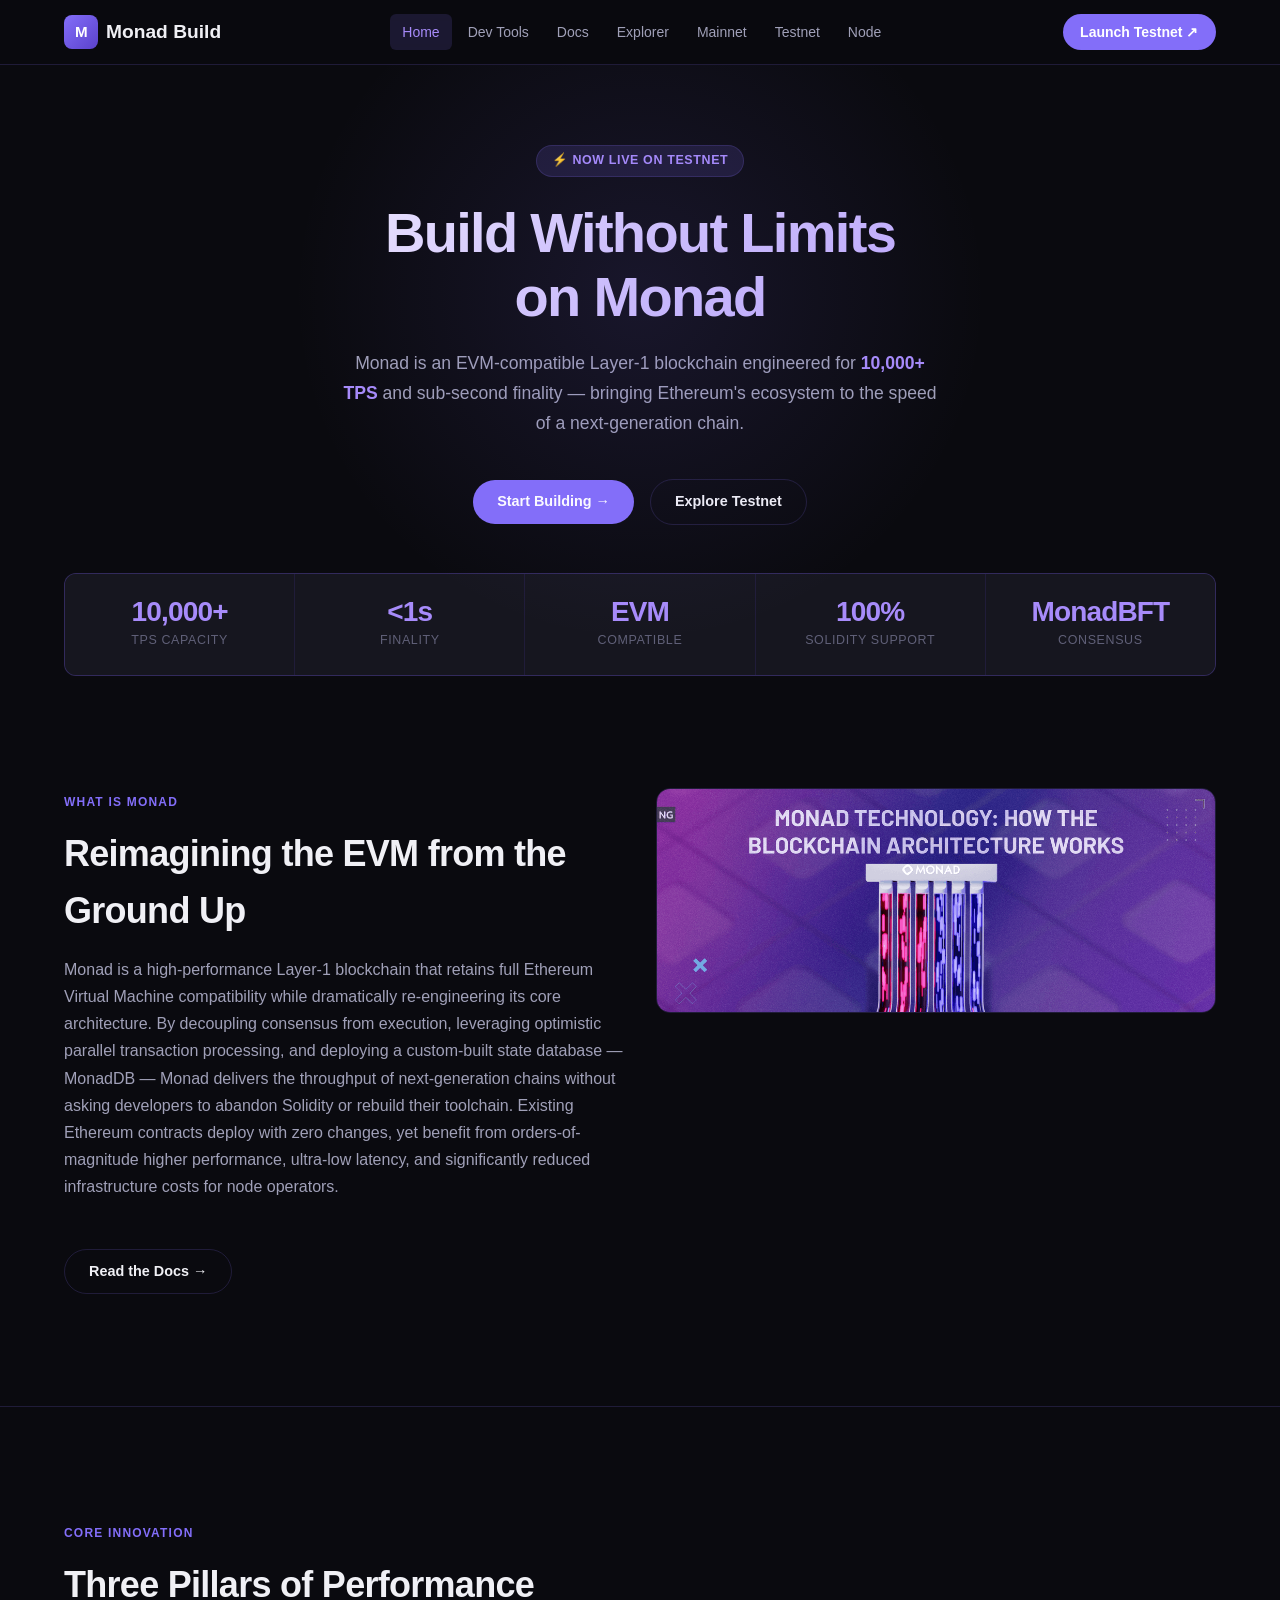
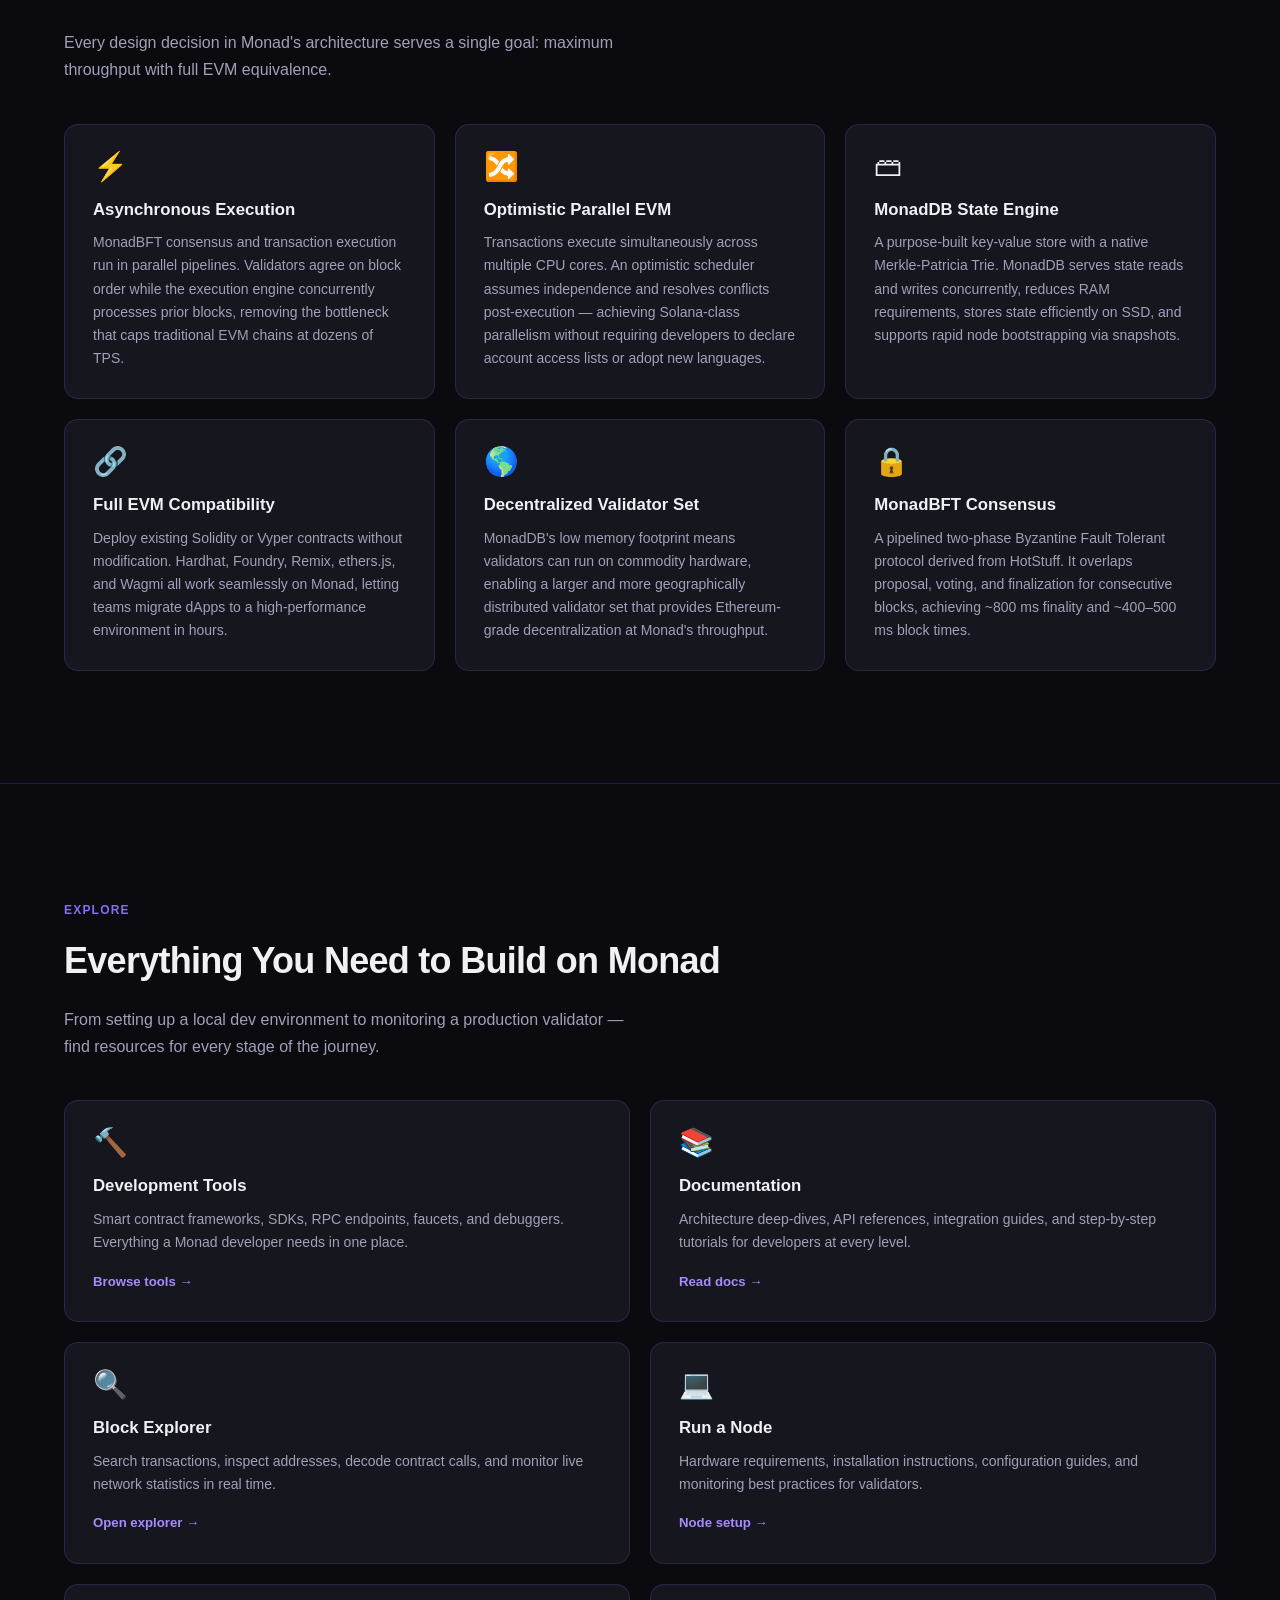
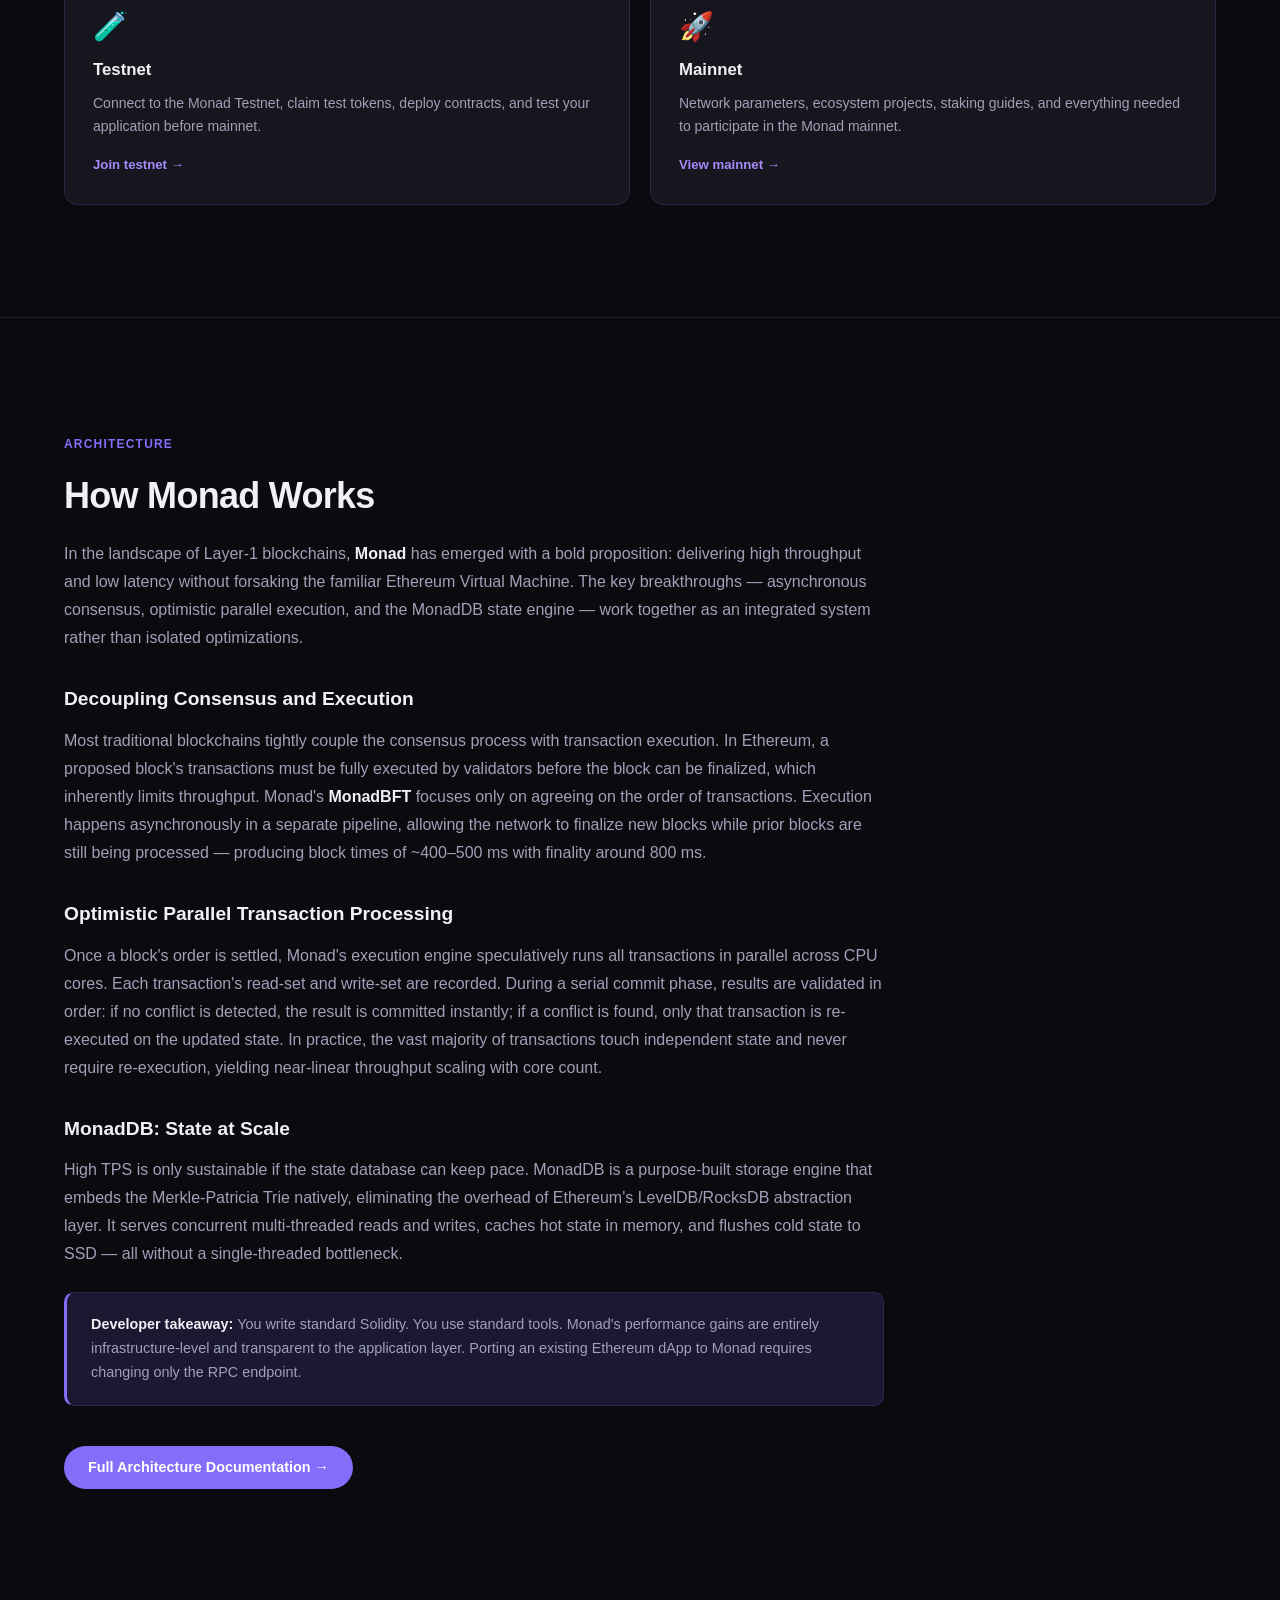
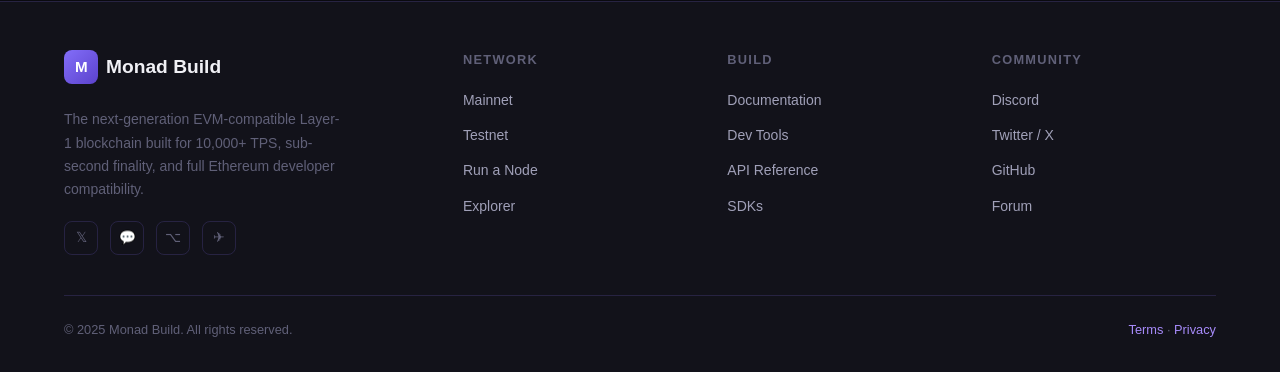
==== commit 990a9b73: "Add multi-page Monad Build site with new style, content and structure" ====
--- a/index.html
+++ b/index.html
@@ -1,36 +1,257 @@
-<!DOCTYPE html><html lang="en" data-scroll-behavior="smooth" class="dark" style="color-scheme: dark;" data-scrapbook-source="https://nodes.guru/blog/monad-technology-how-the-blockchain-architecture-works" data-scrapbook-create="20260608102938032"><head><style id="react-aria-pressable-style">@layer {
-  [data-react-aria-pressable] {
-    touch-action: pan-x pan-y pinch-zoom;
-  }
-}</style><link rel="stylesheet" href="urn:scrapbook:download:error:https://nodes.guru/_next/static/chunks/cd1083115a9d8259.css" data-precedence="next"><link rel="stylesheet" href="bad0904871b31fdb.css" data-precedence="next"><meta charset="UTF-8"><meta name="viewport" content="width=device-width, initial-scale=1"><title>Monad Technology: How the Blockchain Architecture Works | Nodes.Guru</title><meta name="description" content="Monad is an EVM-compatible Layer-1 chain that targets 10,000 transactions per second (TPS) and roughly one-second finality, addressing Ethereum’s scalability bottlenecks through novel design choices."><link rel="manifest" href="https://nodes.guru/manifest.json"><meta property="og:title" content="Monad Technology: How the Blockchain Architecture Works | Nodes.Guru"><meta property="og:description" content="Monad is an EVM-compatible Layer-1 chain that targets 10,000 transactions per second (TPS) and roughly one-second finality, addressing Ethereum’s scalability bottlenecks through novel design choices."><meta property="og:image" content="https://assets.nodes.guru/8b60a276-79b5-4ce8-81d9-a52eb8298e43.png"><meta property="og:image:width" content="1200"><meta property="og:image:height" content="630"><meta property="og:image:alt" content="Nodes.Guru"><meta name="twitter:card" content="summary_large_image"><meta name="twitter:title" content="Monad Technology: How the Blockchain Architecture Works | Nodes.Guru"><meta name="twitter:description" content="Monad is an EVM-compatible Layer-1 chain that targets 10,000 transactions per second (TPS) and roughly one-second finality, addressing Ethereum’s scalability bottlenecks through novel design choices."><meta name="twitter:image" content="https://assets.nodes.guru/8b60a276-79b5-4ce8-81d9-a52eb8298e43.png"><meta name="twitter:image:width" content="1200"><meta name="twitter:image:height" content="630"><meta name="twitter:image:alt" content="Nodes.Guru"><link rel="shortcut icon" href="favicon-32x32.png"><link rel="icon" href="favicon.ico"><link rel="apple-touch-icon" href="https://nodes.guru/apple-touch-icon.png"><script data-scrapbook-elem="custom-elements-loader">(function (names) { if (!customElements) { return; } for (const name of names) { customElements.define(name, class CustomElement extends HTMLElement {}); } })(["next-route-announcer"])</script></head><body class="inter_5b7c257d-module__HFa7oG__className overflow-clip"><div hidden=""></div><div data-overlay-container="true"><div class="relative mx-auto flex min-h-screen flex-col"><header class="relative mx-auto my-5 flex h-11 w-full max-w-[1800px] items-center justify-between gap-5 px-4"><a class="relative inline-flex items-center tap-highlight-transparent outline-solid outline-transparent data-[focus-visible=true]:z-10 data-[focus-visible=true]:outline-2 data-[focus-visible=true]:outline-focus data-[focus-visible=true]:outline-offset-2 text-foreground no-underline hover:opacity-hover active:opacity-disabled transition-opacity text-sm h-[44px] w-full max-w-[190px]" tabindex="0" data-react-aria-pressable="true" role="link" cursor="pointer" href="https://nodes.guru/"><div class="relative size-full hidden dark:block"><img alt="NG" decoding="async" data-nimg="fill" style="position:absolute;height:100%;width:100%;left:0;top:0;right:0;bottom:0;color:transparent" src="horizontal-dark.svg"></div><div class="relative size-full dark:hidden"><img alt="NG" decoding="async" data-nimg="fill" style="position:absolute;height:100%;width:100%;left:0;top:0;right:0;bottom:0;color:transparent" src="horizontal-light.svg"></div></a><nav class="hidden lg:block"><ul class="absolute top-0 left-1/2 flex h-11 max-w-fit -translate-x-1/2 items-center gap-8 rounded-full border border-common-primary bg-common-primary py-1.5 pl-5"><li><a class="relative inline-flex items-center tap-highlight-transparent outline-solid outline-transparent data-[focus-visible=true]:z-10 data-[focus-visible=true]:outline-2 data-[focus-visible=true]:outline-focus data-[focus-visible=true]:outline-offset-2 text-foreground no-underline hover:opacity-hover active:opacity-disabled transition-opacity text-sm hover:text-ng-purple hover:opacity-100" tabindex="0" data-react-aria-pressable="true" role="link" cursor="pointer" href="https://nodes.guru/testnets">Testnets</a></li><li><a class="relative inline-flex items-center tap-highlight-transparent outline-solid outline-transparent data-[focus-visible=true]:z-10 data-[focus-visible=true]:outline-2 data-[focus-visible=true]:outline-focus data-[focus-visible=true]:outline-offset-2 text-foreground no-underline hover:opacity-hover active:opacity-disabled transition-opacity text-sm hover:text-ng-purple hover:opacity-100" tabindex="0" data-react-aria-pressable="true" role="link" cursor="pointer" href="https://nodes.guru/#explorers">Explorers</a></li><li><a class="relative inline-flex items-center tap-highlight-transparent outline-solid outline-transparent data-[focus-visible=true]:z-10 data-[focus-visible=true]:outline-2 data-[focus-visible=true]:outline-focus data-[focus-visible=true]:outline-offset-2 text-foreground no-underline hover:opacity-hover active:opacity-disabled transition-opacity text-sm hover:text-ng-purple hover:opacity-100" tabindex="0" data-react-aria-pressable="true" role="link" cursor="pointer" href="https://nodes.guru/#dapps">dApps</a></li><li><a class="relative inline-flex items-center tap-highlight-transparent outline-solid outline-transparent data-[focus-visible=true]:z-10 data-[focus-visible=true]:outline-2 data-[focus-visible=true]:outline-focus data-[focus-visible=true]:outline-offset-2 text-foreground no-underline hover:opacity-hover active:opacity-disabled transition-opacity text-sm hover:text-ng-purple hover:opacity-100" tabindex="0" data-react-aria-pressable="true" role="link" cursor="pointer" href="https://nodes.guru/#tools">Tools</a></li><li><a class="relative inline-flex items-center tap-highlight-transparent outline-solid outline-transparent data-[focus-visible=true]:z-10 data-[focus-visible=true]:outline-2 data-[focus-visible=true]:outline-focus data-[focus-visible=true]:outline-offset-2 text-foreground no-underline hover:opacity-hover active:opacity-disabled transition-opacity text-sm hover:text-ng-purple hover:opacity-100" tabindex="0" data-react-aria-pressable="true" role="link" cursor="pointer" href="https://nodes.guru/#about">About</a></li><li><a class="relative inline-flex items-center tap-highlight-transparent outline-solid outline-transparent data-[focus-visible=true]:z-10 data-[focus-visible=true]:outline-2 data-[focus-visible=true]:outline-focus data-[focus-visible=true]:outline-offset-2 no-underline hover:opacity-hover active:opacity-disabled transition-opacity text-sm hover:text-ng-purple hover:opacity-100 text-ng-purple" tabindex="0" data-react-aria-pressable="true" role="link" cursor="pointer" href="https://nodes.guru/blog">Blog</a></li><li class="mr-1.5 -ml-3"><a class="tap-highlight-transparent no-underline hover:opacity-hover active:opacity-disabled z-0 group relative inline-flex items-center justify-center box-border appearance-none select-none whitespace-nowrap font-normal subpixel-antialiased overflow-hidden tap-highlight-transparent transform-gpu data-[pressed=true]:scale-[0.97] cursor-pointer outline-solid outline-transparent data-[focus-visible=true]:z-10 data-[focus-visible=true]:outline-2 data-[focus-visible=true]:outline-focus data-[focus-visible=true]:outline-offset-2 min-w-16 h-8 gap-2 rounded-full [&amp;&gt;svg]:max-w-[theme(spacing.8)] transition-transform-colors-opacity motion-reduce:transition-none data-[hover=true]:opacity-hover bg-common-tertiary px-6 text-sm text-white hover:text-ng-purple hover:opacity-100!" data-react-aria-pressable="true" tabindex="0" role="button" cursor="pointer" href="https://nodes.guru/staking">Stake</a></li></ul></nav><div class="flex items-center gap-2"><a class="tap-highlight-transparent no-underline hover:opacity-hover active:opacity-disabled z-0 group relative items-center justify-center box-border appearance-none select-none whitespace-nowrap font-normal subpixel-antialiased overflow-hidden tap-highlight-transparent transform-gpu data-[pressed=true]:scale-[0.97] cursor-pointer outline-solid outline-transparent data-[focus-visible=true]:z-10 data-[focus-visible=true]:outline-2 data-[focus-visible=true]:outline-focus data-[focus-visible=true]:outline-offset-2 min-w-20 gap-2 rounded-full [&amp;&gt;svg]:max-w-[theme(spacing.8)] transition-transform-colors-opacity motion-reduce:transition-none data-[hover=true]:opacity-hover bg-[#7053FF] px-4 text-sm text-white mr-2 hidden h-9 sm:flex lg:mr-1 lg:h-11" data-react-aria-pressable="true" tabindex="0" role="button" cursor="pointer" href="https://nodes.guru/testnets">Testnets portal</a><button type="button" tabindex="0" data-react-aria-pressable="true" class="z-0 group relative inline-flex items-center justify-center box-border appearance-none select-none whitespace-nowrap font-normal subpixel-antialiased overflow-hidden tap-highlight-transparent transform-gpu data-[pressed=true]:scale-[0.97] cursor-pointer outline-solid outline-transparent data-[focus-visible=true]:z-10 data-[focus-visible=true]:outline-2 data-[focus-visible=true]:outline-focus data-[focus-visible=true]:outline-offset-2 text-small gap-2 rounded-full px-0 !gap-0 transition-transform-colors-opacity motion-reduce:transition-none bg-transparent text-default-foreground data-[hover=true]:bg-default/40 min-w-10 w-10 h-10 ml-auto lg:hidden"><svg aria-hidden="true" fill="currentColor" focusable="false" height="20" role="presentation" viewBox="0 0 20 14" width="20"><path d="M5 1C5 0.447734 5.44773 0 6 0H19C19.5523 0 20 0.447734 20 1C20 1.55227 19.5523 2 19 2H6C5.44773 2 5 1.55223 5 1ZM19 6H1C0.447734 6 0 6.44777 0 7C0 7.55226 0.447734 8 1 8H19C19.5523 8 20 7.55226 20 7C20 6.44777 19.5523 6 19 6ZM19 12H10C9.44777 12 9 12.4477 9 13C9 13.5522 9.44777 14 10 14H19C19.5523 14 20 13.5522 20 13C20 12.4477 19.5523 12 19 12Z"></path></svg></button></div></header><main class="z-1 mt-12 mb-16 flex grow flex-col"><div class="container mx-auto flex flex-col max-w-4xl"><h2 class="text-xl font-semibold xxs:text-2xl sm:text-3xl lg:text-4xl">Monad Technology: How the Blockchain Architecture Works</h2><div class="relative size-full mt-8 mb-10"><img alt="Monad Technology: How the Blockchain Architecture Works" loading="lazy" decoding="async" data-nimg="fill" class="relative! rounded-xl" style="position:absolute;height:100%;width:100%;left:0;top:0;right:0;bottom:0;color:transparent" sizes="900px" srcset="8b60a276-79b5-4ce8-81d9-a52eb8298e43-8.png 32w, 8b60a276-79b5-4ce8-81d9-a52eb8298e43-1.png 48w, 8b60a276-79b5-4ce8-81d9-a52eb8298e43-3.png 64w, 8b60a276-79b5-4ce8-81d9-a52eb8298e43-5.png 96w, 8b60a276-79b5-4ce8-81d9-a52eb8298e43.png 128w, 8b60a276-79b5-4ce8-81d9-a52eb8298e43-2.png 256w, 8b60a276-79b5-4ce8-81d9-a52eb8298e43-9.png 384w, 8b60a276-79b5-4ce8-81d9-a52eb8298e43-11.png 640w, 8b60a276-79b5-4ce8-81d9-a52eb8298e43-4.png 750w, 8b60a276-79b5-4ce8-81d9-a52eb8298e43-6.png 828w, 8b60a276-79b5-4ce8-81d9-a52eb8298e43-10.png 1080w, 8b60a276-79b5-4ce8-81d9-a52eb8298e43-7.png 1200w, 8b60a276-79b5-4ce8-81d9-a52eb8298e43-13.png 1920w, 8b60a276-79b5-4ce8-81d9-a52eb8298e43-14.png 2048w, 8b60a276-79b5-4ce8-81d9-a52eb8298e43-12.png 3840w" src="8b60a276-79b5-4ce8-81d9-a52eb8298e43-12.png"></div><div class="mx-auto prose prose-sm w-full max-w-full sm:prose-base dark:prose-invert prose-a:text-ng-purple prose-pre:thin-scrollbar wrap-break-word prose-pre:whitespace-pre-wrap prose-img:mx-auto prose-img:rounded-xl [&amp;_.alert]:rounded-xl [&amp;_.alert]:bg-common-primary [&amp;_.alert]:px-6 [&amp;_.alert]:py-1 [&amp;_.alert+.alert]:mt-3.5 prose-pre:relative prose-pre:flex prose-pre:min-h-8 prose-pre:flex-col prose-pre:justify-center sm:prose-pre:min-h-6"><p>In the landscape of Layer-1 blockchains, <strong>Monad</strong> has emerged with a bold proposition: delivering high throughput and low latency without forsaking the familiar Ethereum Virtual Machine (EVM). Monad is an EVM-compatible Layer-1 chain that targets <strong>10,000 transactions per second</strong> (TPS) and roughly one-second finality, addressing Ethereum’s scalability bottlenecks through novel design choices. By redesigning core components—consensus, execution, and state storage—Monad seeks to resolve the “blockchain trilemma” of achieving speed, security, and decentralization simultaneously. This article delves into Monad’s blockchain architecture, focusing on its asynchronous consensus (decoupling block finalization from transaction execution), <strong>optimistic parallel execution</strong> of transactions, and the custom <strong>MonadDB</strong> storage engine. We also compare Monad’s approach with similar techniques in other high-performance blockchains to put its innovations in context.</p>
-<h3>Decoupling Consensus and Execution (Asynchronous Execution)</h3>
-<p>Most traditional blockchains tightly couple the consensus process (ordering and finalizing blocks) with the execution of transactions. For example, in Ethereum, a proposed block’s transactions must be executed by validators before the block is finalized and propagated, which inherently slows down block production. This sequential coupling means each block’s contents are processed end-to-end (proposal -&gt; execution -&gt; validation) before moving to the next, creating a throughput bottleneck. Monad takes a different approach by <strong>decoupling consensus from execution</strong>, allowing these processes to occur in parallel.</p>
-<p>In Monad’s design, the consensus layer (known as <strong>MonadBFT</strong>) focuses only on agreeing on an order of transactions, without waiting to execute them immediately. Blocks are proposed and finalized based on transaction ordering and cryptographic voting, while the actual execution of those transactions happens asynchronously in a separate pipeline. This means validators can continue to agree on new blocks even as prior blocks’ transactions are still being processed, maximizing CPU and network utilization. Monad’s consensus protocol is a custom Byzantine Fault Tolerant algorithm derived from HotStuff (dubbed MonadBFT), optimized for speed. It employs a pipelined two-phase commit that overlaps proposal, voting, and finalization for different blocks, achieving sub-second finality per block. In practice, Monad produces blocks on the order of 400–500 ms intervals and finalizes them in about 800 ms. This rapid cadence is supported by features like tail-fork resistance (to avoid losing blocks if a proposer is slow) and an efficient gossip protocol called RaptorCast for fast block propagation across the network. The end result is that consensus can run at high speed without being bottlenecked by execution delays.</p>
-<p><strong>Why is this asynchronous approach important?</strong> Decoupling consensus from execution lifts the usual constraints on block processing. Validators no longer need to halt block production while complex transactions execute. As Monad’s documentation explains, “traditional blockchains require blocks to be fully processed before the next consensus round can begin,” whereas Monad’s asynchronous execution lets consensus and transaction processing occur in parallel within each block time. This enables each block to utilize the full timeslot for either consensus or computation as needed, significantly improving throughput without compromising the determinism of results. Developers can include computationally heavy logic (e.g. complex DeFi trades, on-chain games, AI algorithms) in their contracts without worrying that they will stall the consensus process. In short, Monad’s asynchronous consensus design provides a flexible pipeline: the network rapidly finalizes the order of transactions, while the execution engine is free to churn through transaction processing at its own pace, often speculatively. This architecture lays the groundwork for the next major innovation: executing many transactions at once.</p>
-<h3>Optimistic Parallel Transaction Execution</h3>
-<p>Decoupling consensus gave Monad the freedom to rethink how transactions are executed. Instead of the Ethereum norm—executing transactions strictly one-by-one in the order they appear—Monad embraces parallel execution to fully leverage modern multi-core processors. The core idea is optimistic parallel execution: assume transactions do not conflict with each other and execute as many as possible simultaneously, then handle any conflicts after the fact.
-In practice, when a block of transactions is ready to be processed, Monad’s execution engine will speculatively run all transactions in parallel, treating them as if they operate on independent parts of the state. As each transaction executes, the engine records its read-set and write-set (the portions of state it accessed or modified) along with the tentative outcome. This per-transaction record can be thought of as a PendingResult, containing the transaction’s inputs (pre-state) and outputs (post-state). After this concurrent execution phase, Monad enters a commit phase where it serially validates and commits transactions in the original block order. One by one, each PendingResult’s recorded inputs are checked against the latest global state to verify that nothing has changed that would invalidate the result.</p>
-<ul>
-<li>If a transaction’s inputs are still valid (no other transaction committed before it has modified that part of the state), then its effects are applied to the global state immediately. This confirms the transaction as if it had executed sequentially, but it benefited from being pre-computed in parallel.</li>
-<li>If the inputs have been altered by a prior transaction, that means a conflict occurred. In this case, Monad will <strong>re-execute</strong> that transaction on the updated state to get the correct result before committing it. This ensures the final state is as if transactions had run in strict sequence, preserving <strong>deterministic correctness</strong> despite the parallel speedup.</li>
-</ul>
-<p>This approach is termed “optimistic” because it optimistically assumes independence and only does extra work (re-execution) when a bad assumption is discovered. Fortunately, in many real workloads, most transactions do not conflict—think of hundreds of users sending tokens to different addresses or interacting with unrelated smart contracts. Those can safely execute concurrently, dramatically improving throughput. Even when conflicts occur (e.g. two trades on the same liquidity pool or two updates to the same account balance), the penalty is limited to re-running the conflicting transactions, which is often fast because the computations and signatures may be cached from the first run. Monad’s runtime even avoids repeating certain expensive steps on re-execution—like signature verification—which were already done before any state change and can be reused.</p>
-<p><strong>Why parallel execution matters:</strong> By executing many transactions at once, Monad can utilize all CPU cores and avoid the idle gaps of sequential processing. This removes a major performance ceiling present in traditional EVM chains, enabling higher TPS within a single block and allowing more complex applications to run smoothly. For example, on a sequential chain, if one transaction is computationally heavy, it delays all others; on Monad, that heavy transaction can run alongside other transactions on different cores. According to Monad’s team, this does not break determinism because the final committed order and results are equivalent to some sequential execution orde. The benefit is evident in use cases like on-chain order book exchanges, real-time games, or high-frequency trading dApps that demand many actions per block. Those transactions can now all settle together in one block without waiting for one another, as long as they target independent state. By eliminating the sequential bottleneck, latency and throughput improve — apps see faster execution and users get near-instant confirmations, all while writing contracts in the usual Solidity/EVM model. Monad’s optimistic parallelism thus brings a Solana-like performance boost to an EVM chain, a combination previously thought to require sacrificing compatibility or decentralization.</p>
-<p>It’s worth noting that Monad isn’t the only project exploring parallel execution; however, its approach is distinguished by maintaining the standard Ethereum programming model. Developers do not need to annotate transactions with which parts of state they will touch, or learn a new smart contract language. Monad’s scheduler and conflict-detection logic handle parallelism under the hood, making it largely transparent to developers. This stands in contrast to some other blockchains, as we’ll discuss later, where achieving parallelism requires explicit structuring of transactions. Monad’s strategy aims to strike a balance: push the limits of parallel processing while keeping the platform developer-friendly and EVM-consistent.</p>
-<h3>MonadDB: A High-Performance State Database</h3>
-<p>Executing transactions faster and in parallel is only part of the challenge—state management (storage and retrieval of blockchain state) must also keep up. In Ethereum, reading and writing contract state (stored in a Merkle-Patricia Trie) is one of the most expensive operations, often bottlenecked by slow disk access or large memory requirements. To address this, Monad includes a custom-built database called MonadDB to optimize how state is stored and accessed.
-MonadDB is essentially a specialized key–value store for the blockchain’s state trie, designed from the ground up for speed and concurrency. Unlike Ethereum which uses a generic database (LevelDB/RocksDB) underneath the state trie, MonadDB natively implements the Merkle-Patricia Trie inside its storage engine. By doing so, it eliminates a layer of abstraction and inefficiency, reducing the overhead of each state lookup or update. In simple terms, MonadDB knows how to store accounts, contract storage slots, balances, etc., in a way that’s optimized for blockchain access patterns, rather than treating them as arbitrary data. This yields fewer disk reads and writes per operation and leverages in-memory caching for frequently accessed data. Consequently, when a transaction executes and needs to read some account’s balance or write a new storage value, MonadDB can serve that request faster than a general-purpose DB would.</p>
-<p>Crucially, MonadDB is built to handle many state queries at once, aligning perfectly with Monad’s parallel execution model. It supports asynchronous, multi-threaded access to state: multiple CPU threads can fetch from or write to the database concurrently without stepping on each other. For example, if one transaction is reading an account balance and another is updating a different smart contract’s storage, MonadDB can process those in parallel. This design ensures that the gains from parallel CPU execution are not lost waiting on a single-threaded disk or memory bottleneck. State reads and writes become scalable operations, which is vital under high throughput. According to the Monad team, state queries are handled in a way that minimizes disk I/O and often serves data from memory caches when possible. Even writes are buffered and optimized so that committing a block’s worth of transactions doesn’t stall the system.</p>
-<p>Another goal of MonadDB is lowering the hardware requirements for running a node. Traditional high-throughput chains (and even Ethereum to some extent) demand a lot of RAM to keep the state in memory for speed. MonadDB instead makes it feasible to store most of the state on a fast SSD without a severe performance hit. It accomplishes this through its efficient trie and caching scheme, meaning validators don’t need hundreds of gigabytes of RAM to avoid slow disk lookups. By shifting more state storage to disk (while still accessing it intelligently), MonadDB significantly reduces memory usage and node cost, which in turn helps decentralization by allowing more participants to run nodes on commodity hardware. The Monad team explicitly notes that this creates “a clear path to scalable decentralization” by lowering barriers to entry for validators.</p>
-<p>MonadDB also streamlines node synchronization. A new node joining the network can use MonadDB’s state snapshot feature to rapidly get the latest state without replaying the entire chain history. In essence, a node can download a recent state trie (like grabbing a snapshot of the world state) and verify it against the known Merkle root on the blockchain, similar to how Git fetches only the latest changes. This state sync approach allows fast bootstrapping of nodes (useful when the chain state grows large over time) at the cost of trusting the snapshot source, which can be mitigated by cross-verifying with multiple peers. By making full nodes easier to run and sync, MonadDB again supports the network’s decentralization while handling the demands of high volume throughput.</p>
-<p>In summary, MonadDB is the under-the-hood workhorse that keeps Monad’s ambitious execution model running smoothly. It combines a custom Merkle trie storage, low-latency caches, and concurrent access capabilities to ensure that reading/updating blockchain state isn’t the choke point in the system. This component is as critical as the parallel execution engine itself: without a fast state database, running 10,000 TPS would quickly grind to a halt due to database latency. By innovating at this level, Monad extends the performance gains to storage and makes high throughput sustainable.</p>
-<h3>Comparisons with Other Blockchain Approaches</h3>
-<p>Monad’s architectural choices – asynchronous consensus, parallel execution, and a custom state store – place it in a cohort of next-generation blockchains aiming to greatly scale throughput. However, different projects take very different approaches to the same fundamental problems. Let’s compare Monad’s design with some similar high-performance chains and techniques:
-Parallel Execution Models: Broadly, two strategies have emerged for parallelizing transactions on blockchains: (1) the “state access” method, and (2) the “optimistic” method. Monad uses the optimistic approach as described, which assumes independence and then fixes conflicts. In contrast, platforms like Sui and Solana use a state access (or object-based) method, where transactions must declare upfront which parts of state they will touch. By knowing the read/write sets in advance (or by structuring the state as independent objects), the system can schedule non-overlapping transactions in parallel deterministically. For example, Solana’s runtime (Sealevel) requires each transaction to specify which accounts it will read or write, and it then schedules transactions concurrently if they operate on different accounts. Similarly, Sui uses an object-centric model (with the Move language) where transactions on distinct objects (or with certain ownership rules) can bypass consensus or run in parallel, while conflicting ones are serialized. The advantage of the state access approach is that it avoids the need for any re-execution: the parallelism is planned so there will be no conflicts at runtime. It also enables interesting optimizations like more dynamic fee markets — a blockchain can detect “hot spots” in state (e.g. a popular NFT mint contract) and prioritize or charge differently for those transactions, since it knows exactly which transactions contend for the same state. The downside is increased complexity for developers: they must write contracts and transactions in a new paradigm, explicitly managing object locks or account lists, often in a new language (Move or Rust), which raises the barrier to entry.</p>
-<p>Monad’s optimistic parallelization trades off that upfront complexity for a simpler developer experience. By handling conflicts retrospectively, Monad lets developers continue using Solidity and the EVM model without worrying about specifying dependencies. This is a strategic choice to attract the vast existing Ethereum developer community. For instance, Sui and Aptos (both Move-based chains emerging from the Meta/Diem project research) boast extremely high theoretical performance – often cited at 100,000+ TPS with sub-second finality – but they require developers to rewrite dApps in Move and follow strict composability rules. Sui’s object-based parallelism excels for use cases like simple asset transfers or game actions that fit into independent objects, but it struggles or becomes restrictive for complex DeFi scenarios where lots of contracts and shared state interact. Monad, on the other hand, preserves Ethereum’s composability (all contracts share one global state and can interact freely) while still significantly boosting performance. As one analysis put it, Monad aims to offer “Solana-level performance combined with Ethereum’s composability and developer familiarity”. Developers can port existing Solidity contracts to Monad with little or no changes, immediately gaining throughput benefits, whereas moving to Sui/Aptos would mean rebuilding in Move from scratch.</p>
-<p>Another comparison is with Solana itself. Solana is a non-EVM L1 that achieved high TPS through a mix of parallel execution and other optimizations (like a fast proof-of-history clock). It requires coding smart contracts in Rust and handling accounts explicitly, and it historically demanded very powerful hardware for validators to keep up with its throughput. This led to some centralization concerns as not everyone can run a top-spec machine. Monad’s approach tries to avoid those pitfalls: it keeps hardware requirements modest by using MonadDB (store state on SSD, lower RAM) and aims for a larger validator set, while offering performance in the same ballpark as Solana. Ethereum itself has chosen a different path to scale: instead of parallelizing execution on the base layer, it leans on Layer-2 rollups and sharding for throughput, keeping the L1 deliberately simple and decentralized. Rollups (e.g. Optimism, Arbitrum) maintain EVM compatibility but they achieve only on the order of 50–100 TPS on-chain (with bursts handled off-chain). Monad’s philosophy is more monolithic: maximize performance at L1 so that using complex L2 constructions or new programming languages isn’t necessary. This does mean Monad has to prove it can scale and stay decentralized on its own; as of its testnet in 2025, the validator count and security are still growing, whereas Ethereum already has thousands of nodes and a mature security record.
-In summary, compared to its peers, Monad occupies a unique middle ground. It delivers multi-thousand TPS and sub-second finality akin to Solana, Sui, or Aptos, but crucially without abandoning the EVM. This could give Monad an edge in attracting existing Ethereum dApps that need more performance but don’t want to rebuild on a new chain or deal with fragmented liquidity and bridges. Other high-speed chains like NEAR or Avalanche also introduced new sharded designs or non-EVM VMs to scale, and while they achieve respectable throughput (hundreds of TPS with quick finality), none have demonstrated ~10k TPS on pure Ethereum bytecode as Monad claims. Monad’s bet is that by offering Solana-class scaling within the Ethereum ecosystem, it can bridge the gap between the two worlds: providing the speed and user experience of a “fast L1” while preserving the composability and developer base of Ethereum.</p>
-<h3>Conclusion</h3>
-<p>Monad’s blockchain architecture represents a significant reimagining of the EVM-based chain, engineered for performance. By decoupling consensus from execution, it removes artificial waits and allows the network to drive at full throttle in both agreeing on blocks and processing transactions. By executing transactions in parallel with optimistic concurrency control, it breaks the single-threaded throughput limit that has long capped Ethereum and similar chains. And by introducing MonadDB, it ensures that state storage and access won’t lag behind the increased transaction volume, all while lowering node resource requirements for greater decentralization. Together, these innovations enable Monad to claim throughput and latency numbers that would have seemed unattainable for an EVM chain a few years ago (on the order of 10k TPS, ~0.5–1s finality in tests).
-It’s important to note, however, that Monad is still a young project (testnet as of 2025) and faces challenges ahead. The true test will be sustaining its performance under real-world conditions and heavy decentralized usage, while maintaining security. Parallel and asynchronous execution add complexity to the protocol; thorough auditing and battle-testing are needed to ensure no subtle bugs or vulnerabilities emerge in edge cases. Additionally, Monad must grow its validator network and ecosystem. Ethereum’s strength lies not just in technology but in decentralization and community. Monad will need to demonstrate that its high throughput doesn’t come at the cost of security or decentralization as it scales up its validator set and hardens its consensus. Early indications are promising, and many eyes in the crypto community are watching whether Monad can validate its claims in practice and perhaps carve out a place as the go-to chain for high-performance dApps.
-In the broader context, Monad can be seen as an attempt to combine the best of both worlds: it offers the speed of newer monolithic chains and the familiarity of the Ethereum stack. Against Ethereum, it offers speed; against Solana, it offers compatibility; against Sui/Aptos, it offers familiarity. If Monad succeeds, it could prove that you don’t have to abandon the EVM or fragment into Layer-2s to achieve massive scaling – you can rebuild the engine of a blockchain to go faster while keeping the car intact. This balanced vision positions Monad as a promising contender in the L1 landscape, aiming to bring millions of users and complex applications on-chain without the usual trade-offs. As the project matures and moves toward mainnet, it will demonstrate whether its architectural innovations truly deliver “speed without sacrifice” in the long run.</p></div><div class="mt-10 flex items-center justify-between"><p class="text-ng-silver">Jan 31, 2025</p><button type="button" tabindex="0" data-react-aria-pressable="true" data-slot="trigger" id="react-aria-_R_18lubsnpjb_" aria-haspopup="true" aria-expanded="false" class="group relative inline-flex items-center justify-center box-border appearance-none select-none whitespace-nowrap font-normal overflow-hidden tap-highlight-transparent transform-gpu data-[pressed=true]:scale-[0.97] cursor-pointer outline-solid outline-transparent data-[focus-visible=true]:z-10 data-[focus-visible=true]:outline-2 data-[focus-visible=true]:outline-focus data-[focus-visible=true]:outline-offset-2 px-3 h-8 gap-2 rounded-full [&amp;&gt;svg]:max-w-[theme(spacing.8)] transition-transform-colors-opacity motion-reduce:transition-none text-default-foreground data-[hover=true]:opacity-hover border border-common-primary bg-black/8 hover:text-ng-purple dark:bg-common-primary z-10 aria-expanded:scale-[0.97] aria-expanded:opacity-70 subpixel-antialiased min-w-24 text-sm"><svg aria-hidden="true" fill="currentColor" focusable="false" height="15" role="presentation" viewBox="0 0 15 14" width="15"><path d="M7.91406 3.31942C3.80689 3.5333 0.503906 6.94233 0.503906 11.1016V14L1.54092 11.5858C2.76739 9.1333 5.2008 7.56517 7.91406 7.42098V10.7383L14.4943 5.35938L7.91406 0V3.31942Z"></path></svg>Share</button></div></div><!--$--><!--/$--></main><footer class="relative container mx-auto pt-6 pb-5"><div class="grid grid-cols-2 gap-7 sm:grid-cols-3 sm:gap-2 sm:gap-y-7 md:grid-cols-5 md:gap-y-0 md:[&amp;&gt;div]:mx-auto"><div class="flex-center col-span-2 col-start-1 row-start-3 w-full sm:col-span-1 sm:col-start-1 sm:row-start-1 sm:row-end-3 md:justify-start lg:w-auto"><div class="relative h-[142px] w-[162px]"><img alt="ng" loading="lazy" decoding="async" data-nimg="fill" class="hidden dark:block" style="position:absolute;height:100%;width:100%;left:0;top:0;right:0;bottom:0;color:transparent" src="vertical-dark.svg"><img alt="ng" loading="lazy" decoding="async" data-nimg="fill" class="dark:hidden" style="position:absolute;height:100%;width:100%;left:0;top:0;right:0;bottom:0;color:transparent" src="vertical-light.svg"></div></div><div><h6 class="mb-3.5 text-base font-bold">Our Products</h6><ul class="flex flex-col gap-2.5"><li><a class="relative inline-flex items-center tap-highlight-transparent outline-solid outline-transparent data-[focus-visible=true]:z-10 data-[focus-visible=true]:outline-2 data-[focus-visible=true]:outline-focus data-[focus-visible=true]:outline-offset-2 text-foreground no-underline hover:opacity-hover active:opacity-disabled transition-opacity text-sm hover:text-ng-purple hover:opacity-100" target="_blank" rel="noopener noreferrer" tabindex="0" data-react-aria-pressable="true" role="link" cursor="pointer" href="https://explorers.guru/">Explorers</a></li><li><a class="relative inline-flex items-center tap-highlight-transparent outline-solid outline-transparent data-[focus-visible=true]:z-10 data-[focus-visible=true]:outline-2 data-[focus-visible=true]:outline-focus data-[focus-visible=true]:outline-offset-2 text-foreground no-underline hover:opacity-hover active:opacity-disabled transition-opacity text-sm hover:text-ng-purple hover:opacity-100" target="_blank" rel="noopener noreferrer" tabindex="0" data-react-aria-pressable="true" role="link" cursor="pointer" href="https://aptostake.guru/">AptoStake</a></li><li><a class="relative inline-flex items-center tap-highlight-transparent outline-solid outline-transparent data-[focus-visible=true]:z-10 data-[focus-visible=true]:outline-2 data-[focus-visible=true]:outline-focus data-[focus-visible=true]:outline-offset-2 text-foreground no-underline hover:opacity-hover active:opacity-disabled transition-opacity text-sm hover:text-ng-purple hover:opacity-100" target="_blank" rel="noopener noreferrer" tabindex="0" data-react-aria-pressable="true" role="link" cursor="pointer" href="https://t.me/NodesGuru_bot">Nodes Monitoring</a></li><li><a class="relative inline-flex items-center tap-highlight-transparent outline-solid outline-transparent data-[focus-visible=true]:z-10 data-[focus-visible=true]:outline-2 data-[focus-visible=true]:outline-focus data-[focus-visible=true]:outline-offset-2 text-foreground no-underline hover:opacity-hover active:opacity-disabled transition-opacity text-sm hover:text-ng-purple hover:opacity-100" tabindex="0" data-react-aria-pressable="true" role="link" cursor="pointer" href="https://nodes.guru/testnets">Testnets Aggregator</a></li></ul></div><div><h6 class="mb-3.5 text-base font-bold">Company</h6><ul class="flex flex-col gap-2.5"><li><button type="button" class="relative hover:text-ng-purple">Contact Us</button></li><li><a class="relative inline-flex items-center tap-highlight-transparent outline-solid outline-transparent data-[focus-visible=true]:z-10 data-[focus-visible=true]:outline-2 data-[focus-visible=true]:outline-focus data-[focus-visible=true]:outline-offset-2 text-foreground no-underline hover:opacity-hover active:opacity-disabled transition-opacity text-sm hover:text-ng-purple hover:opacity-100" tabindex="0" data-react-aria-pressable="true" role="link" cursor="pointer" href="https://nodes.guru/brand-kit">Brand Kit</a></li><li><a class="relative inline-flex items-center tap-highlight-transparent outline-solid outline-transparent data-[focus-visible=true]:z-10 data-[focus-visible=true]:outline-2 data-[focus-visible=true]:outline-focus data-[focus-visible=true]:outline-offset-2 text-foreground no-underline hover:opacity-hover active:opacity-disabled transition-opacity text-sm hover:text-ng-purple hover:opacity-100" tabindex="0" data-react-aria-pressable="true" role="link" cursor="pointer" href="https://nodes.guru/investments">Investments</a></li><li><a class="relative inline-flex items-center tap-highlight-transparent outline-solid outline-transparent data-[focus-visible=true]:z-10 data-[focus-visible=true]:outline-2 data-[focus-visible=true]:outline-focus data-[focus-visible=true]:outline-offset-2 text-foreground no-underline hover:opacity-hover active:opacity-disabled transition-opacity text-sm hover:text-ng-purple hover:opacity-100" tabindex="0" data-react-aria-pressable="true" role="link" cursor="pointer" href="https://nodes.guru/careers">Careers</a></li></ul></div><div><h6 class="mb-3.5 text-base font-bold">Support</h6><ul class="flex flex-col gap-2.5"><li><a class="relative inline-flex items-center tap-highlight-transparent outline-solid outline-transparent data-[focus-visible=true]:z-10 data-[focus-visible=true]:outline-2 data-[focus-visible=true]:outline-focus data-[focus-visible=true]:outline-offset-2 text-foreground no-underline hover:opacity-hover active:opacity-disabled transition-opacity text-sm hover:text-ng-purple hover:opacity-100" target="_blank" rel="noopener noreferrer" tabindex="0" data-react-aria-pressable="true" role="link" cursor="pointer" href="mailto:support@nodes.guru">Feedback &amp; Bug Report</a></li><li><a class="relative inline-flex items-center tap-highlight-transparent outline-solid outline-transparent data-[focus-visible=true]:z-10 data-[focus-visible=true]:outline-2 data-[focus-visible=true]:outline-focus data-[focus-visible=true]:outline-offset-2 text-foreground no-underline hover:opacity-hover active:opacity-disabled transition-opacity text-sm hover:text-ng-purple hover:opacity-100" tabindex="0" data-react-aria-pressable="true" role="link" cursor="pointer" href="https://nodes.guru/terms-of-use">Terms</a></li><li><a class="relative inline-flex items-center tap-highlight-transparent outline-solid outline-transparent data-[focus-visible=true]:z-10 data-[focus-visible=true]:outline-2 data-[focus-visible=true]:outline-focus data-[focus-visible=true]:outline-offset-2 text-foreground no-underline hover:opacity-hover active:opacity-disabled transition-opacity text-sm hover:text-ng-purple hover:opacity-100" tabindex="0" data-react-aria-pressable="true" role="link" cursor="pointer" href="https://nodes.guru/privacy">Privacy</a></li></ul></div><div><h6 class="mb-3.5 text-base font-bold">Socials</h6><div class="flex items-center gap-3.5 flex-wrap"><a class="relative inline-flex items-center tap-highlight-transparent outline-solid outline-transparent data-[focus-visible=true]:z-10 data-[focus-visible=true]:outline-2 data-[focus-visible=true]:outline-focus data-[focus-visible=true]:outline-offset-2 text-foreground no-underline hover:opacity-hover active:opacity-disabled transition-opacity text-sm [&amp;&gt;svg]:hover:fill-ng-purple" aria-label="twitter" target="_blank" rel="noopener noreferrer" tabindex="0" data-react-aria-pressable="true" role="link" cursor="pointer" href="https://twitter.com/NodesGuru"><svg aria-hidden="true" fill="currentColor" focusable="false" height="16" role="presentation" viewBox="0 0 512 512" width="16"><path d="M389.2 48h70.6L305.6 224.2 487 464H345L233.7 318.6 106.5 464H35.8L200.7 275.5 26.8 48H172.4L272.9 180.9 389.2 48zM364.4 421.8h39.1L151.1 88h-42L364.4 421.8z"></path></svg></a><a class="relative inline-flex items-center tap-highlight-transparent outline-solid outline-transparent data-[focus-visible=true]:z-10 data-[focus-visible=true]:outline-2 data-[focus-visible=true]:outline-focus data-[focus-visible=true]:outline-offset-2 text-foreground no-underline hover:opacity-hover active:opacity-disabled transition-opacity text-sm [&amp;&gt;svg]:hover:fill-ng-purple" aria-label="github" target="_blank" rel="noopener noreferrer" tabindex="0" data-react-aria-pressable="true" role="link" cursor="pointer" href="https://github.com/nodesguru"><svg aria-hidden="true" fill="currentColor" focusable="false" height="16" role="presentation" viewBox="0 0 30 30" width="16"><path d="M27.9879 7.47069C26.6465 5.17246 24.8271 3.35294 22.529 2.01174C20.2307 0.670466 17.7215 0 14.9999 0C12.2785 0 9.76858 0.670671 7.47069 2.01174C5.17246 3.35288 3.35308 5.17246 2.01174 7.47069C0.670603 9.76885 0 12.2785 0 14.9995C0 18.268 0.953606 21.2071 2.8613 23.8176C4.76878 26.4284 7.23297 28.2349 10.2537 29.2374C10.6053 29.3027 10.8656 29.2568 11.0348 29.1008C11.2041 28.9447 11.2887 28.7492 11.2887 28.5151C11.2887 28.4761 11.2853 28.1247 11.2788 27.4605C11.2721 26.7963 11.269 26.2169 11.269 25.7225L10.8197 25.8002C10.5333 25.8527 10.172 25.8749 9.73574 25.8686C9.29971 25.8626 8.84705 25.8169 8.37839 25.7319C7.90952 25.6477 7.47342 25.4524 7.06975 25.1464C6.66628 24.8404 6.37986 24.4399 6.21055 23.9454L6.01524 23.496C5.88506 23.1968 5.68011 22.8644 5.40012 22.5C5.12012 22.1354 4.83698 21.8881 4.55056 21.7579L4.41381 21.6601C4.32269 21.595 4.23814 21.5165 4.15995 21.4255C4.08183 21.3344 4.02334 21.2433 3.98428 21.1521C3.94515 21.0607 3.97758 20.9858 4.0819 20.9271C4.18622 20.8683 4.37475 20.8398 4.64831 20.8398L5.03879 20.8981C5.29922 20.9503 5.62135 21.1062 6.0056 21.3668C6.38964 21.6272 6.70534 21.9656 6.95277 22.3821C7.2524 22.9161 7.61339 23.323 8.03676 23.603C8.4598 23.883 8.88632 24.0227 9.31592 24.0227C9.74552 24.0227 10.1166 23.9902 10.4292 23.9254C10.7415 23.8603 11.0345 23.7624 11.308 23.6323C11.4252 22.7595 11.7443 22.089 12.2649 21.6204C11.5228 21.5424 10.8556 21.4249 10.263 21.2688C9.67075 21.1124 9.05871 20.8586 8.4273 20.5067C7.79556 20.1553 7.27148 19.7189 6.85495 19.1983C6.43834 18.6775 6.09644 17.9937 5.82972 17.1475C5.56286 16.3011 5.4294 15.3246 5.4294 14.2179C5.4294 12.6421 5.94382 11.3012 6.97247 10.1943C6.49061 9.00966 6.5361 7.68159 7.10908 6.21027C7.48669 6.09295 8.04668 6.18099 8.78877 6.47385C9.531 6.76684 10.0744 7.01783 10.4196 7.22592C10.7648 7.43395 11.0414 7.61024 11.2497 7.75321C12.4609 7.4148 13.7108 7.24556 14.9997 7.24556C16.2887 7.24556 17.5388 7.4148 18.7501 7.75321L19.4922 7.28469C19.9997 6.97206 20.599 6.68557 21.2887 6.42514C21.9788 6.16485 22.5065 6.09316 22.8713 6.21048C23.457 7.68186 23.5092 9.00986 23.0272 10.1946C24.0558 11.3014 24.5704 12.6427 24.5704 14.2181C24.5704 15.3248 24.4365 16.3043 24.17 17.1573C23.9032 18.0104 23.5584 18.6935 23.1353 19.2081C22.7118 19.7226 22.1844 20.1556 21.553 20.5069C20.9215 20.8585 20.3092 21.1123 19.7169 21.2687C19.1244 21.4251 18.4572 21.5426 17.7151 21.6207C18.3919 22.2064 18.7304 23.131 18.7304 24.3939V28.5146C18.7304 28.7487 18.8118 28.9441 18.9748 29.1003C19.1375 29.2562 19.3945 29.3021 19.7461 29.2368C22.7672 28.2344 25.2314 26.4278 27.1388 23.8171C29.0461 21.2066 30 18.2674 30 14.9989C29.9993 12.2783 29.3284 9.76885 27.9879 7.47069Z"></path></svg></a><a class="relative inline-flex items-center tap-highlight-transparent outline-solid outline-transparent data-[focus-visible=true]:z-10 data-[focus-visible=true]:outline-2 data-[focus-visible=true]:outline-focus data-[focus-visible=true]:outline-offset-2 text-foreground no-underline hover:opacity-hover active:opacity-disabled transition-opacity text-sm [&amp;&gt;svg]:hover:fill-ng-purple" aria-label="telegram" target="_blank" rel="noopener noreferrer" tabindex="0" data-react-aria-pressable="true" role="link" cursor="pointer" href="https://t.me/NodesGuruStake"><svg aria-hidden="true" fill="currentColor" focusable="false" height="16" role="presentation" viewBox="0 0 30 30" width="16"><path d="M11.7715 18.9758L11.2752 25.9558C11.9852 25.9558 12.2927 25.6508 12.6615 25.2845L15.9902 22.1033L22.8877 27.1545C24.1527 27.8595 25.044 27.4883 25.3852 25.9908L29.9127 4.77578L29.914 4.77453C30.3152 2.90453 29.2377 2.17328 28.0052 2.63203L1.39272 12.8208C-0.423528 13.5258 -0.396028 14.5383 1.08397 14.997L7.88772 17.1133L23.6915 7.22453C24.4352 6.73203 25.1115 7.00453 24.5552 7.49703L11.7715 18.9758Z"></path></svg></a><a class="relative inline-flex items-center tap-highlight-transparent outline-solid outline-transparent data-[focus-visible=true]:z-10 data-[focus-visible=true]:outline-2 data-[focus-visible=true]:outline-focus data-[focus-visible=true]:outline-offset-2 text-foreground no-underline hover:opacity-hover active:opacity-disabled transition-opacity text-sm [&amp;&gt;svg]:hover:fill-ng-purple" aria-label="youtube" target="_blank" rel="noopener noreferrer" tabindex="0" data-react-aria-pressable="true" role="link" cursor="pointer" href="https://www.youtube.com/c/NodesGuru"><svg aria-hidden="true" fill="currentColor" focusable="false" height="16" role="presentation" viewBox="0 0 20 16" width="16"><path d="M10.3838 0.0068637C11.2386 0.0068637 12.0896 -0.011261 12.9444 0.0113952C14.0289 0.0385826 15.1134 0.0884262 16.1942 0.147332C16.6423 0.17452 17.0979 0.188113 17.5423 0.292332C18.6004 0.537018 19.2293 1.32092 19.5193 2.55795C19.6736 3.21498 19.7301 3.89013 19.7791 4.56529C19.9109 6.38231 19.8845 8.19934 19.8469 10.0164C19.8243 11.0903 19.7866 12.1732 19.5607 13.2245C19.4665 13.6549 19.3573 14.0854 19.1502 14.4615C18.7737 15.1457 18.2314 15.5354 17.5686 15.6804C17 15.8073 16.4239 15.8209 15.8477 15.8526C14.7821 15.9115 13.7164 15.9387 12.6507 15.9704C11.3892 16.0112 10.1277 16.0021 8.86999 15.9885C7.8495 15.9749 6.82524 15.9477 5.80475 15.8979C4.94241 15.8571 4.07631 15.839 3.22527 15.6396C2.75457 15.5309 2.33658 15.2952 1.97508 14.9056C1.63617 14.534 1.46295 14.0537 1.33492 13.5462C1.06002 12.4587 1.0412 11.3349 0.984711 10.2112C0.920695 8.89715 0.939523 7.58309 0.965883 6.27356C0.988477 5.16794 1.0299 4.05779 1.22195 2.97029C1.33492 2.32686 1.48931 1.68795 1.87717 1.19405C2.35541 0.586862 2.96544 0.296863 3.65456 0.237957C4.47924 0.169988 5.30768 0.124676 6.13236 0.0838949C7.54824 0.0113951 8.9679 -0.0112612 10.3838 0.0068637ZM13.513 7.76434C13.498 7.70996 13.4566 7.7009 13.4264 7.68277C12.5415 7.1209 11.6528 6.55903 10.7641 5.99716C10.0599 5.55309 9.35576 5.1045 8.65158 4.65591C8.45577 4.53357 8.452 4.5381 8.452 4.80997C8.452 6.76293 8.452 8.7159 8.452 10.6734C8.452 10.7096 8.452 10.7504 8.452 10.7867C8.44824 10.9045 8.48589 10.9407 8.57627 10.8818C8.68547 10.8093 8.79467 10.7368 8.90764 10.6643C10.3913 9.73995 11.8787 8.81105 13.3624 7.88668C13.4151 7.85043 13.4829 7.83684 13.513 7.76434Z"></path></svg></a><a class="relative inline-flex items-center tap-highlight-transparent outline-solid outline-transparent data-[focus-visible=true]:z-10 data-[focus-visible=true]:outline-2 data-[focus-visible=true]:outline-focus data-[focus-visible=true]:outline-offset-2 text-foreground no-underline hover:opacity-hover active:opacity-disabled transition-opacity text-sm [&amp;&gt;svg]:hover:fill-ng-purple" aria-label="linkedin" target="_blank" rel="noopener noreferrer" tabindex="0" data-react-aria-pressable="true" role="link" cursor="pointer" href="https://www.linkedin.com/company/nodes-guru"><svg aria-hidden="true" fill="currentColor" focusable="false" height="16" role="presentation" viewBox="0 0 30 30" width="16"><path d="M29.9926 30.0003V29.999H30.0001V18.9965C30.0001 13.614 28.8413 9.46777 22.5488 9.46777C19.5238 9.46777 17.4938 11.1278 16.6651 12.7015H16.5776V9.97027H10.6113V29.999H16.8238V20.0815C16.8238 17.4703 17.3188 14.9453 20.5526 14.9453C23.7388 14.9453 23.7863 17.9253 23.7863 20.249V30.0003H29.9926Z"></path><path d="M0.494141 9.97168H6.71414V30.0004H0.494141V9.97168Z"></path><path d="M3.6025 0C1.61375 0 0 1.61375 0 3.6025C0 5.59125 1.61375 7.23875 3.6025 7.23875C5.59125 7.23875 7.205 5.59125 7.205 3.6025C7.20375 1.61375 5.59 0 3.6025 0V0Z"></path></svg></a></div></div></div><p class="mt-5 text-center text-[#9CA3AF]">© Nodes.Guru <!-- -->2026<!-- -->. All rights reserved</p></footer></div><div class="fixed right-4 bottom-4 z-20"><button type="button" tabindex="0" data-react-aria-pressable="true" data-visible="false" class="z-0 group relative inline-flex items-center justify-center box-border appearance-none select-none whitespace-nowrap font-normal subpixel-antialiased overflow-hidden tap-highlight-transparent transform-gpu data-[pressed=true]:scale-[0.97] cursor-pointer outline-solid outline-transparent data-[focus-visible=true]:z-10 data-[focus-visible=true]:outline-2 data-[focus-visible=true]:outline-focus data-[focus-visible=true]:outline-offset-2 border-medium text-small gap-2 rounded-medium [&amp;&gt;svg]:max-w-[theme(spacing.8)] motion-reduce:transition-none border-default bg-default-100 text-default-foreground data-[hover=true]:opacity-hover h-0 w-0 min-w-0 scale-0 p-0 opacity-0 transition-transform-opacity data-[visible=true]:h-10 data-[visible=true]:w-10 data-[visible=true]:scale-100 data-[visible=true]:opacity-100"><svg aria-hidden="true" fill="none" focusable="false" height="13" role="presentation" viewBox="0 0 10 6" width="13" stroke-width="2" stroke="currentColor" class="rotate-180"><path d="M8.5 1.25L5 4.75L1.5 1.25" stroke-linecap="round" stroke-linejoin="round"></path></svg></button></div></div><next-route-announcer style="position: absolute;" data-scrapbook-shadowdom="&lt;div aria-live=&quot;assertive&quot; id=&quot;__next-route-announcer__&quot; role=&quot;alert&quot; style=&quot;position: absolute; border: 0px; height: 1px; margin: -1px; padding: 0px; width: 1px; clip: rect(0px, 0px, 0px, 0px); overflow: hidden; white-space: nowrap; overflow-wrap: normal;&quot;&gt;&lt;/div&gt;"></next-route-announcer><script data-scrapbook-elem="basic-loader">(function () { var k1 = "data-scrapbook-shadowdom", k2 = "data-scrapbook-canvas", k3 = "data-scrapbook-input-indeterminate", k4 = "data-scrapbook-input-checked", k5 = "data-scrapbook-option-selected", k6 = "data-scrapbook-input-value", k7 = "data-scrapbook-textarea-value", k8 = "data-scrapbook-adoptedstylesheets", k9 = /^data-scrapbook-adoptedstylesheet-(\d+)$/, k10 = "data-scrapbook-shadowdom-mode", k11 = "data-scrapbook-shadowdom-clonable", k12 = "data-scrapbook-shadowdom-delegates-focus", k13 = "data-scrapbook-shadowdom-serializable", k14 = "data-scrapbook-shadowdom-slot-assignment", k15 = "data-scrapbook-slot-assigned", k16 = "data-scrapbook-slot-index", k17 = /^scrapbook-slot-index=(\d+)$/, k18 = '/scrapbook-slot-index', d = document, r = d.documentElement, $s = !!r.attachShadow, $as = !!d.adoptedStyleSheets, $c = !!window.HTMLCanvasElement, $sa = !!d.createElement('slot').assign, sle = [], sls = [], slt = function (r) { if ($sa) { var E = r.childNodes, i, e, s, m; for (i = 0; i < E.length; i++) { e = E[i]; if (e.nodeType === 8) { s = e.nodeValue; if (m = s.match(k17)) { s = e.nextSibling; if (s.nodeType === 3) { sls[m[1]] = s; } r.removeChild(e); i--; } else if (s === k18) { r.removeChild(e); i--; } } } } }, sl = function () { var i = sle.length, j, d, e; while (i--) { d = sle[i]; e = d.elem; d = d.value.split(','); j = d.length; while (j--) { d[j] = sls[parseInt(d[j], 10)]; } try { try { e.assign.apply(e, d); } catch (ex) { if (ex.message.includes('must have a callable @@iterator')) { e.assign(d); } else { throw ex; } } } catch (ex) { console.error(ex); } } }, asl = (function (r) { var l = [], E, i, e, m, c, j; if ($as) { E = r.attributes; i = E.length; while (i--) { e = E[i]; if (!(m = e.nodeName.match(k9))) { continue; } c = l[m[1]] = new CSSStyleSheet(); r.removeAttribute(m[0]); m = e.nodeValue.split('\n\n'); j = m.length; while (j--) { try { m[j] && c.insertRule(m[j]); } catch (ex) { console.error(ex); } } } } return l; })(r), as = function (d, e) { var l, i, I; if ($as && (l = e.getAttribute(k8)) !== null) { l = l.split(',').map(i => asl[i]); d.adoptedStyleSheets = d.adoptedStyleSheets.concat(l); e.removeAttribute(k8); } }, fn = function (r) { var E = r.querySelectorAll ? r.querySelectorAll("*") : r.getElementsByTagName("*"), i = E.length, e, d, s, m; while (i--) { e = E[i]; s = e.shadowRoot; if ($s && (d = e.getAttribute(k1))) { if (!s) { try { s = e.attachShadow({ mode: (m = e.getAttribute(k10)) !== null ? m : 'open', clonable: e.hasAttribute(k11), delegatesFocus: e.hasAttribute(k12), serializable: e.hasAttribute(k13), slotAssignment: (m = e.getAttribute(k14)) !== null ? m : void 0, }); s.innerHTML = d; } catch (ex) { console.error(ex); } } e.removeAttribute(k1); e.removeAttribute(k10); e.removeAttribute(k11); e.removeAttribute(k12); e.removeAttribute(k13); e.removeAttribute(k14); } if ($c && (d = e.getAttribute(k2)) !== null) { (function () { var c = e, g = new Image(); g.onload = function () { c.getContext('2d').drawImage(g, 0, 0); }; g.src = d; })(); e.removeAttribute(k2); } if ((d = e.getAttribute(k3)) !== null) { e.indeterminate = true; e.removeAttribute(k3); } if ((d = e.getAttribute(k4)) !== null) { e.checked = d === 'true'; e.removeAttribute(k4); } if ((d = e.getAttribute(k5)) !== null) { e.selected = d === 'true'; e.removeAttribute(k5); } if ((d = e.getAttribute(k6)) !== null) { e.value = d; e.removeAttribute(k6); } if ((d = e.getAttribute(k7)) !== null) { e.value = d; e.removeAttribute(k7); } if ($sa && (d = e.getAttribute(k15)) !== null) { sle.push({elem: e, value: d}); e.removeAttribute(k15); } if ($sa && (d = e.getAttribute(k16)) !== null) { sls[d] = e; e.removeAttribute(k16); } if (s) { slt(e); as(s, e); fn(s); } } }; as(d, r); fn(d); sl(); })()</script></body></html>+<!DOCTYPE html>
+<html lang="en" class="dark" style="color-scheme: dark;">
+<head>
+  <meta charset="UTF-8">
+  <meta name="viewport" content="width=device-width, initial-scale=1">
+  <title>Monad Build — High-Performance EVM-Compatible Layer-1</title>
+  <meta name="description" content="Monad is an EVM-compatible Layer-1 blockchain targeting 10,000 TPS and sub-second finality. Build the future of decentralized applications on Monad.">
+  <meta property="og:title" content="Monad Build — High-Performance EVM-Compatible Layer-1">
+  <meta property="og:image" content="8b60a276-79b5-4ce8-81d9-a52eb8298e43.png">
+  <link rel="stylesheet" href="monad.css">
+</head>
+<body>
+<div class="site-wrapper">
+
+  <header class="site-header">
+    <div class="container">
+      <div class="header-inner">
+        <a href="index.html" class="logo">
+          <span class="logo-mark">M</span>
+          Monad Build
+        </a>
+        <nav class="site-nav" id="site-nav">
+          <a href="index.html" class="active">Home</a>
+          <a href="development-tools.html">Dev Tools</a>
+          <a href="documentation.html">Docs</a>
+          <a href="explorer.html">Explorer</a>
+          <a href="mainnet.html">Mainnet</a>
+          <a href="testnet.html">Testnet</a>
+          <a href="node.html">Node</a>
+        </nav>
+        <a href="testnet.html" class="header-cta">Launch Testnet &#8599;</a>
+        <button class="mobile-menu-btn" onclick="document.getElementById('site-nav').classList.toggle('open')" aria-label="Toggle menu">
+          <svg width="18" height="14" viewBox="0 0 18 14" fill="none"><rect y="0" width="18" height="2" rx="1" fill="currentColor"/><rect y="6" width="18" height="2" rx="1" fill="currentColor"/><rect y="12" width="18" height="2" rx="1" fill="currentColor"/></svg>
+        </button>
+      </div>
+    </div>
+  </header>
+
+  <main class="site-main">
+
+    <section class="hero">
+      <div class="container">
+        <div class="hero-badge">&#9889; Now live on Testnet</div>
+        <h1>Build Without Limits<br>on Monad</h1>
+        <p>Monad is an EVM-compatible Layer-1 blockchain engineered for <strong style="color:#a78bfa">10,000+ TPS</strong> and sub-second finality — bringing Ethereum's ecosystem to the speed of a next-generation chain.</p>
+        <div class="hero-actions">
+          <a href="documentation.html" class="btn btn-primary">Start Building &#8594;</a>
+          <a href="testnet.html" class="btn btn-secondary">Explore Testnet</a>
+        </div>
+        <div class="stats-bar">
+          <div class="stat-item">
+            <div class="stat-value">10,000+</div>
+            <div class="stat-label">TPS Capacity</div>
+          </div>
+          <div class="stat-item">
+            <div class="stat-value">&lt;1s</div>
+            <div class="stat-label">Finality</div>
+          </div>
+          <div class="stat-item">
+            <div class="stat-value">EVM</div>
+            <div class="stat-label">Compatible</div>
+          </div>
+          <div class="stat-item">
+            <div class="stat-value">100%</div>
+            <div class="stat-label">Solidity Support</div>
+          </div>
+          <div class="stat-item">
+            <div class="stat-value">MonadBFT</div>
+            <div class="stat-label">Consensus</div>
+          </div>
+        </div>
+      </div>
+    </section>
+
+    <section class="section" style="padding-top:0;">
+      <div class="container">
+        <div class="two-col">
+          <div>
+            <span class="section-label">What is Monad</span>
+            <h2 class="section-title">Reimagining the EVM from the Ground Up</h2>
+            <p class="section-subtitle">Monad is a high-performance Layer-1 blockchain that retains full Ethereum Virtual Machine compatibility while dramatically re-engineering its core architecture. By decoupling consensus from execution, leveraging optimistic parallel transaction processing, and deploying a custom-built state database — MonadDB — Monad delivers the throughput of next-generation chains without asking developers to abandon Solidity or rebuild their toolchain. Existing Ethereum contracts deploy with zero changes, yet benefit from orders-of-magnitude higher performance, ultra-low latency, and significantly reduced infrastructure costs for node operators.</p>
+            <a href="documentation.html" class="btn btn-secondary" style="margin-top:0.5rem;">Read the Docs &#8594;</a>
+          </div>
+          <div>
+            <img src="8b60a276-79b5-4ce8-81d9-a52eb8298e43-10.png" alt="Monad Architecture" style="width:100%;border-radius:14px;border:1px solid var(--border-color);">
+          </div>
+        </div>
+      </div>
+    </section>
+
+    <hr class="section-divider">
+
+    <section class="section">
+      <div class="container">
+        <span class="section-label">Core Innovation</span>
+        <h2 class="section-title">Three Pillars of Performance</h2>
+        <p class="section-subtitle">Every design decision in Monad's architecture serves a single goal: maximum throughput with full EVM equivalence.</p>
+        <div class="card-grid">
+          <div class="card">
+            <div class="card-icon">&#9889;</div>
+            <h3>Asynchronous Execution</h3>
+            <p>MonadBFT consensus and transaction execution run in parallel pipelines. Validators agree on block order while the execution engine concurrently processes prior blocks, removing the bottleneck that caps traditional EVM chains at dozens of TPS.</p>
+          </div>
+          <div class="card">
+            <div class="card-icon">&#128256;</div>
+            <h3>Optimistic Parallel EVM</h3>
+            <p>Transactions execute simultaneously across multiple CPU cores. An optimistic scheduler assumes independence and resolves conflicts post-execution — achieving Solana-class parallelism without requiring developers to declare account access lists or adopt new languages.</p>
+          </div>
+          <div class="card">
+            <div class="card-icon">&#128451;</div>
+            <h3>MonadDB State Engine</h3>
+            <p>A purpose-built key-value store with a native Merkle-Patricia Trie. MonadDB serves state reads and writes concurrently, reduces RAM requirements, stores state efficiently on SSD, and supports rapid node bootstrapping via snapshots.</p>
+          </div>
+          <div class="card">
+            <div class="card-icon">&#128279;</div>
+            <h3>Full EVM Compatibility</h3>
+            <p>Deploy existing Solidity or Vyper contracts without modification. Hardhat, Foundry, Remix, ethers.js, and Wagmi all work seamlessly on Monad, letting teams migrate dApps to a high-performance environment in hours.</p>
+          </div>
+          <div class="card">
+            <div class="card-icon">&#127758;</div>
+            <h3>Decentralized Validator Set</h3>
+            <p>MonadDB's low memory footprint means validators can run on commodity hardware, enabling a larger and more geographically distributed validator set that provides Ethereum-grade decentralization at Monad's throughput.</p>
+          </div>
+          <div class="card">
+            <div class="card-icon">&#128274;</div>
+            <h3>MonadBFT Consensus</h3>
+            <p>A pipelined two-phase Byzantine Fault Tolerant protocol derived from HotStuff. It overlaps proposal, voting, and finalization for consecutive blocks, achieving ~800 ms finality and ~400–500 ms block times.</p>
+          </div>
+        </div>
+      </div>
+    </section>
+
+    <hr class="section-divider">
+
+    <section class="section">
+      <div class="container">
+        <span class="section-label">Explore</span>
+        <h2 class="section-title">Everything You Need to Build on Monad</h2>
+        <p class="section-subtitle">From setting up a local dev environment to monitoring a production validator — find resources for every stage of the journey.</p>
+        <div class="card-grid card-grid-2">
+          <a href="development-tools.html" class="card">
+            <div class="card-icon">&#128296;</div>
+            <h3>Development Tools</h3>
+            <p>Smart contract frameworks, SDKs, RPC endpoints, faucets, and debuggers. Everything a Monad developer needs in one place.</p>
+            <span class="card-link">Browse tools &#8594;</span>
+          </a>
+          <a href="documentation.html" class="card">
+            <div class="card-icon">&#128218;</div>
+            <h3>Documentation</h3>
+            <p>Architecture deep-dives, API references, integration guides, and step-by-step tutorials for developers at every level.</p>
+            <span class="card-link">Read docs &#8594;</span>
+          </a>
+          <a href="explorer.html" class="card">
+            <div class="card-icon">&#128269;</div>
+            <h3>Block Explorer</h3>
+            <p>Search transactions, inspect addresses, decode contract calls, and monitor live network statistics in real time.</p>
+            <span class="card-link">Open explorer &#8594;</span>
+          </a>
+          <a href="node.html" class="card">
+            <div class="card-icon">&#128187;</div>
+            <h3>Run a Node</h3>
+            <p>Hardware requirements, installation instructions, configuration guides, and monitoring best practices for validators.</p>
+            <span class="card-link">Node setup &#8594;</span>
+          </a>
+          <a href="testnet.html" class="card">
+            <div class="card-icon">&#129514;</div>
+            <h3>Testnet</h3>
+            <p>Connect to the Monad Testnet, claim test tokens, deploy contracts, and test your application before mainnet.</p>
+            <span class="card-link">Join testnet &#8594;</span>
+          </a>
+          <a href="mainnet.html" class="card">
+            <div class="card-icon">&#128640;</div>
+            <h3>Mainnet</h3>
+            <p>Network parameters, ecosystem projects, staking guides, and everything needed to participate in the Monad mainnet.</p>
+            <span class="card-link">View mainnet &#8594;</span>
+          </a>
+        </div>
+      </div>
+    </section>
+
+    <hr class="section-divider">
+
+    <section class="section">
+      <div class="container">
+        <span class="section-label">Architecture</span>
+        <h2 class="section-title">How Monad Works</h2>
+        <div class="prose-section">
+          <p>In the landscape of Layer-1 blockchains, <strong>Monad</strong> has emerged with a bold proposition: delivering high throughput and low latency without forsaking the familiar Ethereum Virtual Machine. The key breakthroughs — asynchronous consensus, optimistic parallel execution, and the MonadDB state engine — work together as an integrated system rather than isolated optimizations.</p>
+          <h3>Decoupling Consensus and Execution</h3>
+          <p>Most traditional blockchains tightly couple the consensus process with transaction execution. In Ethereum, a proposed block's transactions must be fully executed by validators before the block can be finalized, which inherently limits throughput. Monad's <strong>MonadBFT</strong> focuses only on agreeing on the order of transactions. Execution happens asynchronously in a separate pipeline, allowing the network to finalize new blocks while prior blocks are still being processed — producing block times of ~400–500 ms with finality around 800 ms.</p>
+          <h3>Optimistic Parallel Transaction Processing</h3>
+          <p>Once a block's order is settled, Monad's execution engine speculatively runs all transactions in parallel across CPU cores. Each transaction's read-set and write-set are recorded. During a serial commit phase, results are validated in order: if no conflict is detected, the result is committed instantly; if a conflict is found, only that transaction is re-executed on the updated state. In practice, the vast majority of transactions touch independent state and never require re-execution, yielding near-linear throughput scaling with core count.</p>
+          <h3>MonadDB: State at Scale</h3>
+          <p>High TPS is only sustainable if the state database can keep pace. MonadDB is a purpose-built storage engine that embeds the Merkle-Patricia Trie natively, eliminating the overhead of Ethereum's LevelDB/RocksDB abstraction layer. It serves concurrent multi-threaded reads and writes, caches hot state in memory, and flushes cold state to SSD — all without a single-threaded bottleneck.</p>
+          <div class="highlight-box">
+            <p><strong>Developer takeaway:</strong> You write standard Solidity. You use standard tools. Monad's performance gains are entirely infrastructure-level and transparent to the application layer. Porting an existing Ethereum dApp to Monad requires changing only the RPC endpoint.</p>
+          </div>
+          <a href="documentation.html" class="btn btn-primary" style="margin-top:1rem;">Full Architecture Documentation &#8594;</a>
+        </div>
+      </div>
+    </section>
+
+  </main>
+
+  <footer class="site-footer">
+    <div class="container">
+      <div class="footer-grid">
+        <div class="footer-brand">
+          <a href="index.html" class="logo" style="margin-bottom:0.75rem;display:inline-flex;">
+            <span class="logo-mark">M</span> Monad Build
+          </a>
+          <p>The next-generation EVM-compatible Layer-1 blockchain built for 10,000+ TPS, sub-second finality, and full Ethereum developer compatibility.</p>
+          <div class="footer-socials">
+            <a href="https://twitter.com/monad_xyz" target="_blank" rel="noopener" title="X / Twitter">&#x1D54F;</a>
+            <a href="https://discord.gg/monad" target="_blank" rel="noopener" title="Discord">&#128172;</a>
+            <a href="https://github.com/monad-lab" target="_blank" rel="noopener" title="GitHub">&#8997;</a>
+            <a href="https://t.me/monad_xyz" target="_blank" rel="noopener" title="Telegram">&#9992;</a>
+          </div>
+        </div>
+        <div class="footer-col">
+          <h5>Network</h5>
+          <ul>
+            <li><a href="mainnet.html">Mainnet</a></li>
+            <li><a href="testnet.html">Testnet</a></li>
+            <li><a href="node.html">Run a Node</a></li>
+            <li><a href="explorer.html">Explorer</a></li>
+          </ul>
+        </div>
+        <div class="footer-col">
+          <h5>Build</h5>
+          <ul>
+            <li><a href="documentation.html">Documentation</a></li>
+            <li><a href="development-tools.html">Dev Tools</a></li>
+            <li><a href="documentation.html#api">API Reference</a></li>
+            <li><a href="development-tools.html#sdk">SDKs</a></li>
+          </ul>
+        </div>
+        <div class="footer-col">
+          <h5>Community</h5>
+          <ul>
+            <li><a href="https://discord.gg/monad" target="_blank" rel="noopener">Discord</a></li>
+            <li><a href="https://twitter.com/monad_xyz" target="_blank" rel="noopener">Twitter / X</a></li>
+            <li><a href="https://github.com/monad-lab" target="_blank" rel="noopener">GitHub</a></li>
+            <li><a href="https://forum.monad.xyz" target="_blank" rel="noopener">Forum</a></li>
+          </ul>
+        </div>
+      </div>
+      <div class="footer-bottom">
+        <p>&copy; 2025 Monad Build. All rights reserved.</p>
+        <p><a href="documentation.html">Terms</a> &middot; <a href="documentation.html">Privacy</a></p>
+      </div>
+    </div>
+  </footer>
+
+</div>
+</body>
+</html>
--- a/monad.css
+++ b/monad.css
@@ -0,0 +1,780 @@
+/* Monad Build — Custom Site Styles */
+:root {
+  --bg-primary: #0a0a0f;
+  --bg-secondary: #12121a;
+  --bg-card: #16161f;
+  --bg-card-hover: #1c1c28;
+  --border-color: rgba(131, 110, 249, 0.18);
+  --border-hover: rgba(131, 110, 249, 0.45);
+  --purple: #836ef9;
+  --purple-light: #a78bfa;
+  --purple-glow: rgba(131, 110, 249, 0.15);
+  --text-primary: #f0f0f5;
+  --text-secondary: #a0a0b8;
+  --text-muted: #606078;
+  --green: #4ade80;
+  --red: #f87171;
+  --yellow: #fbbf24;
+}
+
+*, *::before, *::after { box-sizing: border-box; }
+
+html { scroll-behavior: smooth; }
+
+body {
+  margin: 0;
+  padding: 0;
+  background-color: var(--bg-primary);
+  color: var(--text-primary);
+  font-family: 'Inter', -apple-system, BlinkMacSystemFont, 'Segoe UI', Roboto, sans-serif;
+  font-size: 16px;
+  line-height: 1.6;
+  -webkit-font-smoothing: antialiased;
+}
+
+a {
+  color: var(--purple-light);
+  text-decoration: none;
+  transition: color 0.2s;
+}
+a:hover { color: var(--purple); }
+
+/* ─── Layout ─────────────────────────────────────────────── */
+.site-wrapper {
+  display: flex;
+  flex-direction: column;
+  min-height: 100vh;
+}
+
+.container {
+  width: 100%;
+  max-width: 1200px;
+  margin: 0 auto;
+  padding: 0 1.5rem;
+}
+
+/* ─── Header ─────────────────────────────────────────────── */
+.site-header {
+  position: sticky;
+  top: 0;
+  z-index: 100;
+  background: rgba(10, 10, 15, 0.92);
+  backdrop-filter: blur(12px);
+  -webkit-backdrop-filter: blur(12px);
+  border-bottom: 1px solid var(--border-color);
+}
+
+.header-inner {
+  display: flex;
+  align-items: center;
+  justify-content: space-between;
+  height: 64px;
+  gap: 1.5rem;
+}
+
+.logo {
+  display: flex;
+  align-items: center;
+  gap: 0.5rem;
+  font-size: 1.2rem;
+  font-weight: 700;
+  color: var(--text-primary);
+  text-decoration: none;
+  flex-shrink: 0;
+}
+
+.logo-mark {
+  display: inline-flex;
+  align-items: center;
+  justify-content: center;
+  width: 34px;
+  height: 34px;
+  border-radius: 8px;
+  background: linear-gradient(135deg, var(--purple) 0%, #5b42cc 100%);
+  font-size: 0.95rem;
+  font-weight: 800;
+  color: #fff;
+  letter-spacing: -0.5px;
+}
+
+.logo:hover { color: var(--purple-light); }
+
+.site-nav {
+  display: flex;
+  align-items: center;
+  gap: 0.25rem;
+}
+
+.site-nav a {
+  color: var(--text-secondary);
+  font-size: 0.875rem;
+  font-weight: 500;
+  padding: 0.4rem 0.75rem;
+  border-radius: 6px;
+  transition: color 0.2s, background 0.2s;
+  text-decoration: none;
+}
+
+.site-nav a:hover,
+.site-nav a.active {
+  color: var(--purple-light);
+  background: var(--purple-glow);
+}
+
+.header-cta {
+  display: inline-flex;
+  align-items: center;
+  gap: 0.4rem;
+  padding: 0.45rem 1.1rem;
+  background: var(--purple);
+  color: #fff !important;
+  border-radius: 999px;
+  font-size: 0.875rem;
+  font-weight: 600;
+  text-decoration: none;
+  transition: background 0.2s, opacity 0.2s;
+  flex-shrink: 0;
+}
+.header-cta:hover { background: var(--purple-light); color: #fff !important; }
+
+.mobile-menu-btn {
+  display: none;
+  background: none;
+  border: 1px solid var(--border-color);
+  border-radius: 6px;
+  padding: 0.4rem 0.5rem;
+  cursor: pointer;
+  color: var(--text-secondary);
+}
+
+@media (max-width: 900px) {
+  .site-nav { display: none; }
+  .mobile-menu-btn { display: block; }
+  .header-cta { display: none; }
+}
+
+/* ─── Hero ───────────────────────────────────────────────── */
+.hero {
+  position: relative;
+  padding: 5rem 0 4rem;
+  overflow: hidden;
+  text-align: center;
+}
+
+.hero::before {
+  content: '';
+  position: absolute;
+  top: -120px;
+  left: 50%;
+  transform: translateX(-50%);
+  width: 700px;
+  height: 700px;
+  background: radial-gradient(circle, rgba(131,110,249,0.12) 0%, transparent 70%);
+  pointer-events: none;
+}
+
+.hero-badge {
+  display: inline-flex;
+  align-items: center;
+  gap: 0.4rem;
+  padding: 0.3rem 0.9rem;
+  background: var(--purple-glow);
+  border: 1px solid var(--border-color);
+  border-radius: 999px;
+  font-size: 0.78rem;
+  font-weight: 600;
+  color: var(--purple-light);
+  letter-spacing: 0.05em;
+  text-transform: uppercase;
+  margin-bottom: 1.5rem;
+}
+
+.hero h1 {
+  font-size: clamp(2rem, 5vw, 3.5rem);
+  font-weight: 800;
+  line-height: 1.15;
+  letter-spacing: -0.03em;
+  margin: 0 0 1.25rem;
+  background: linear-gradient(135deg, #fff 0%, var(--purple-light) 100%);
+  -webkit-background-clip: text;
+  -webkit-text-fill-color: transparent;
+  background-clip: text;
+}
+
+.hero p {
+  font-size: 1.1rem;
+  color: var(--text-secondary);
+  max-width: 600px;
+  margin: 0 auto 2.5rem;
+  line-height: 1.7;
+}
+
+.hero-actions {
+  display: flex;
+  align-items: center;
+  justify-content: center;
+  gap: 1rem;
+  flex-wrap: wrap;
+}
+
+/* ─── Buttons ────────────────────────────────────────────── */
+.btn {
+  display: inline-flex;
+  align-items: center;
+  gap: 0.45rem;
+  padding: 0.65rem 1.5rem;
+  border-radius: 999px;
+  font-size: 0.9rem;
+  font-weight: 600;
+  text-decoration: none;
+  transition: all 0.2s;
+  cursor: pointer;
+  border: none;
+}
+
+.btn-primary {
+  background: var(--purple);
+  color: #fff;
+}
+.btn-primary:hover { background: #9580ff; color: #fff; transform: translateY(-1px); }
+
+.btn-secondary {
+  background: transparent;
+  color: var(--text-primary);
+  border: 1px solid var(--border-color);
+}
+.btn-secondary:hover { border-color: var(--purple); color: var(--purple-light); background: var(--purple-glow); }
+
+/* ─── Stats Bar ──────────────────────────────────────────── */
+.stats-bar {
+  display: grid;
+  grid-template-columns: repeat(auto-fit, minmax(160px, 1fr));
+  gap: 1px;
+  background: var(--border-color);
+  border: 1px solid var(--border-color);
+  border-radius: 12px;
+  overflow: hidden;
+  margin: 3rem 0;
+}
+
+.stat-item {
+  background: var(--bg-card);
+  padding: 1.5rem;
+  text-align: center;
+  transition: background 0.2s;
+}
+.stat-item:hover { background: var(--bg-card-hover); }
+
+.stat-value {
+  font-size: 1.75rem;
+  font-weight: 800;
+  color: var(--purple-light);
+  letter-spacing: -0.03em;
+  line-height: 1;
+  margin-bottom: 0.35rem;
+}
+
+.stat-label {
+  font-size: 0.78rem;
+  color: var(--text-muted);
+  font-weight: 500;
+  text-transform: uppercase;
+  letter-spacing: 0.05em;
+}
+
+/* ─── Section ────────────────────────────────────────────── */
+.section {
+  padding: 4rem 0;
+}
+
+.section-label {
+  display: inline-block;
+  font-size: 0.75rem;
+  font-weight: 700;
+  color: var(--purple);
+  text-transform: uppercase;
+  letter-spacing: 0.1em;
+  margin-bottom: 0.75rem;
+}
+
+.section-title {
+  font-size: clamp(1.5rem, 3vw, 2.25rem);
+  font-weight: 800;
+  letter-spacing: -0.02em;
+  margin: 0 0 1rem;
+  color: var(--text-primary);
+}
+
+.section-subtitle {
+  font-size: 1rem;
+  color: var(--text-secondary);
+  max-width: 580px;
+  line-height: 1.7;
+  margin-bottom: 2.5rem;
+}
+
+.section-divider {
+  border: none;
+  border-top: 1px solid var(--border-color);
+  margin: 3rem 0;
+}
+
+/* ─── Cards ──────────────────────────────────────────────── */
+.card-grid {
+  display: grid;
+  grid-template-columns: repeat(auto-fill, minmax(280px, 1fr));
+  gap: 1.25rem;
+}
+
+.card-grid-2 {
+  grid-template-columns: repeat(auto-fill, minmax(380px, 1fr));
+}
+
+.card {
+  background: var(--bg-card);
+  border: 1px solid var(--border-color);
+  border-radius: 14px;
+  padding: 1.75rem;
+  transition: border-color 0.2s, background 0.2s, transform 0.2s;
+  text-decoration: none;
+  display: block;
+  color: inherit;
+}
+
+.card:hover {
+  border-color: var(--border-hover);
+  background: var(--bg-card-hover);
+  transform: translateY(-2px);
+}
+
+.card-icon {
+  font-size: 1.75rem;
+  margin-bottom: 1rem;
+  line-height: 1;
+}
+
+.card h3 {
+  font-size: 1.05rem;
+  font-weight: 700;
+  margin: 0 0 0.5rem;
+  color: var(--text-primary);
+}
+
+.card p {
+  font-size: 0.875rem;
+  color: var(--text-secondary);
+  margin: 0;
+  line-height: 1.65;
+}
+
+.card-link {
+  display: inline-flex;
+  align-items: center;
+  gap: 0.3rem;
+  font-size: 0.825rem;
+  color: var(--purple-light);
+  font-weight: 600;
+  margin-top: 1rem;
+}
+
+/* ─── Prose / Content ────────────────────────────────────── */
+.prose-section {
+  max-width: 820px;
+}
+
+.prose-section h2 {
+  font-size: 1.6rem;
+  font-weight: 800;
+  letter-spacing: -0.02em;
+  margin: 2.5rem 0 1rem;
+  color: var(--text-primary);
+}
+
+.prose-section h3 {
+  font-size: 1.2rem;
+  font-weight: 700;
+  margin: 2rem 0 0.75rem;
+  color: var(--text-primary);
+}
+
+.prose-section p {
+  color: var(--text-secondary);
+  line-height: 1.75;
+  margin: 0 0 1.25rem;
+}
+
+.prose-section ul, .prose-section ol {
+  color: var(--text-secondary);
+  padding-left: 1.5rem;
+  margin: 0 0 1.25rem;
+  line-height: 1.75;
+}
+
+.prose-section li { margin-bottom: 0.5rem; }
+
+.prose-section strong { color: var(--text-primary); font-weight: 600; }
+
+.prose-section code {
+  background: var(--bg-secondary);
+  border: 1px solid var(--border-color);
+  border-radius: 5px;
+  padding: 0.15em 0.45em;
+  font-size: 0.85em;
+  font-family: 'JetBrains Mono', 'Fira Code', 'Cascadia Code', monospace;
+  color: var(--purple-light);
+}
+
+.prose-section pre {
+  background: var(--bg-secondary);
+  border: 1px solid var(--border-color);
+  border-radius: 10px;
+  padding: 1.25rem 1.5rem;
+  overflow-x: auto;
+  margin: 1.5rem 0;
+}
+
+.prose-section pre code {
+  background: none;
+  border: none;
+  padding: 0;
+  font-size: 0.875rem;
+  color: var(--text-primary);
+  line-height: 1.7;
+}
+
+/* ─── Highlight box ──────────────────────────────────────── */
+.highlight-box {
+  background: var(--purple-glow);
+  border: 1px solid var(--border-color);
+  border-left: 3px solid var(--purple);
+  border-radius: 10px;
+  padding: 1.25rem 1.5rem;
+  margin: 1.5rem 0;
+}
+
+.highlight-box p {
+  margin: 0;
+  color: var(--text-secondary);
+  font-size: 0.9rem;
+  line-height: 1.65;
+}
+
+/* ─── Status Badge ───────────────────────────────────────── */
+.status-badge {
+  display: inline-flex;
+  align-items: center;
+  gap: 0.4rem;
+  padding: 0.25rem 0.7rem;
+  border-radius: 999px;
+  font-size: 0.75rem;
+  font-weight: 600;
+}
+
+.status-live {
+  background: rgba(74, 222, 128, 0.12);
+  border: 1px solid rgba(74, 222, 128, 0.3);
+  color: var(--green);
+}
+
+.status-dot {
+  width: 6px;
+  height: 6px;
+  border-radius: 50%;
+  background: currentColor;
+  animation: pulse 2s infinite;
+}
+
+@keyframes pulse {
+  0%, 100% { opacity: 1; }
+  50% { opacity: 0.4; }
+}
+
+/* ─── Network Table ──────────────────────────────────────── */
+.net-table {
+  width: 100%;
+  border-collapse: collapse;
+  margin: 1.5rem 0;
+  font-size: 0.875rem;
+}
+
+.net-table th {
+  text-align: left;
+  padding: 0.75rem 1rem;
+  background: var(--bg-secondary);
+  border-bottom: 1px solid var(--border-color);
+  color: var(--text-muted);
+  font-weight: 600;
+  font-size: 0.75rem;
+  text-transform: uppercase;
+  letter-spacing: 0.05em;
+}
+
+.net-table td {
+  padding: 0.875rem 1rem;
+  border-bottom: 1px solid rgba(131,110,249,0.08);
+  color: var(--text-secondary);
+}
+
+.net-table tr:last-child td { border-bottom: none; }
+.net-table tr:hover td { background: var(--purple-glow); }
+.net-table .val { color: var(--text-primary); font-weight: 500; font-family: monospace; font-size: 0.9rem; }
+
+/* ─── Steps ──────────────────────────────────────────────── */
+.steps { list-style: none; padding: 0; margin: 0; counter-reset: step; }
+
+.step {
+  counter-increment: step;
+  display: flex;
+  gap: 1.25rem;
+  margin-bottom: 2rem;
+  align-items: flex-start;
+}
+
+.step-num {
+  flex-shrink: 0;
+  width: 36px;
+  height: 36px;
+  border-radius: 50%;
+  background: var(--purple-glow);
+  border: 1px solid var(--border-color);
+  display: flex;
+  align-items: center;
+  justify-content: center;
+  font-size: 0.85rem;
+  font-weight: 700;
+  color: var(--purple-light);
+}
+
+.step-num::before { content: counter(step); }
+
+.step-body h4 {
+  font-size: 1rem;
+  font-weight: 700;
+  margin: 0 0 0.4rem;
+  color: var(--text-primary);
+}
+
+.step-body p {
+  font-size: 0.875rem;
+  color: var(--text-secondary);
+  margin: 0;
+  line-height: 1.65;
+}
+
+/* ─── Page Hero (inner pages) ────────────────────────────── */
+.page-hero {
+  padding: 3.5rem 0 2.5rem;
+  border-bottom: 1px solid var(--border-color);
+  margin-bottom: 3rem;
+}
+
+.page-hero .breadcrumb {
+  font-size: 0.8rem;
+  color: var(--text-muted);
+  margin-bottom: 1rem;
+}
+
+.page-hero .breadcrumb a { color: var(--text-muted); }
+.page-hero .breadcrumb a:hover { color: var(--purple-light); }
+.page-hero .breadcrumb span { margin: 0 0.4rem; }
+
+.page-hero h1 {
+  font-size: clamp(1.8rem, 4vw, 2.75rem);
+  font-weight: 800;
+  letter-spacing: -0.025em;
+  margin: 0 0 0.75rem;
+  background: linear-gradient(135deg, #fff 0%, var(--purple-light) 100%);
+  -webkit-background-clip: text;
+  -webkit-text-fill-color: transparent;
+  background-clip: text;
+}
+
+.page-hero p {
+  font-size: 1rem;
+  color: var(--text-secondary);
+  max-width: 620px;
+  line-height: 1.7;
+  margin: 0 0 1.25rem;
+}
+
+/* ─── Feature List ───────────────────────────────────────── */
+.feature-list {
+  list-style: none;
+  padding: 0;
+  margin: 0;
+  display: flex;
+  flex-direction: column;
+  gap: 0.75rem;
+}
+
+.feature-list li {
+  display: flex;
+  align-items: flex-start;
+  gap: 0.75rem;
+  font-size: 0.9rem;
+  color: var(--text-secondary);
+  line-height: 1.6;
+}
+
+.feature-list li::before {
+  content: '✦';
+  color: var(--purple);
+  font-size: 0.65rem;
+  margin-top: 0.3rem;
+  flex-shrink: 0;
+}
+
+/* ─── Footer ─────────────────────────────────────────────── */
+.site-footer {
+  background: var(--bg-secondary);
+  border-top: 1px solid var(--border-color);
+  padding: 3rem 0 2rem;
+  margin-top: auto;
+}
+
+.footer-grid {
+  display: grid;
+  grid-template-columns: 1.6fr repeat(3, 1fr);
+  gap: 2.5rem;
+  margin-bottom: 2.5rem;
+}
+
+@media (max-width: 768px) {
+  .footer-grid { grid-template-columns: 1fr 1fr; }
+  .footer-brand { grid-column: 1 / -1; }
+}
+
+@media (max-width: 480px) {
+  .footer-grid { grid-template-columns: 1fr; }
+}
+
+.footer-brand p {
+  font-size: 0.875rem;
+  color: var(--text-muted);
+  line-height: 1.65;
+  margin: 0.75rem 0 1.25rem;
+  max-width: 280px;
+}
+
+.footer-col h5 {
+  font-size: 0.8rem;
+  font-weight: 700;
+  text-transform: uppercase;
+  letter-spacing: 0.1em;
+  color: var(--text-muted);
+  margin: 0 0 1rem;
+}
+
+.footer-col ul {
+  list-style: none;
+  padding: 0;
+  margin: 0;
+  display: flex;
+  flex-direction: column;
+  gap: 0.6rem;
+}
+
+.footer-col ul li a {
+  font-size: 0.875rem;
+  color: var(--text-secondary);
+  text-decoration: none;
+  transition: color 0.2s;
+}
+
+.footer-col ul li a:hover { color: var(--purple-light); }
+
+.footer-bottom {
+  border-top: 1px solid var(--border-color);
+  padding-top: 1.5rem;
+  display: flex;
+  align-items: center;
+  justify-content: space-between;
+  flex-wrap: wrap;
+  gap: 0.75rem;
+}
+
+.footer-bottom p {
+  font-size: 0.8rem;
+  color: var(--text-muted);
+  margin: 0;
+}
+
+.footer-socials {
+  display: flex;
+  gap: 0.75rem;
+}
+
+.footer-socials a {
+  display: inline-flex;
+  align-items: center;
+  justify-content: center;
+  width: 34px;
+  height: 34px;
+  border-radius: 8px;
+  border: 1px solid var(--border-color);
+  color: var(--text-muted);
+  font-size: 0.85rem;
+  transition: border-color 0.2s, color 0.2s, background 0.2s;
+}
+.footer-socials a:hover {
+  border-color: var(--purple);
+  color: var(--purple-light);
+  background: var(--purple-glow);
+}
+
+/* ─── Utilities ──────────────────────────────────────────── */
+.text-purple { color: var(--purple-light); }
+.text-muted { color: var(--text-muted); }
+.text-secondary { color: var(--text-secondary); }
+.mb-0 { margin-bottom: 0; }
+.mt-2 { margin-top: 0.5rem; }
+.mt-4 { margin-top: 1rem; }
+.mt-8 { margin-top: 2rem; }
+.flex { display: flex; }
+.items-center { align-items: center; }
+.gap-2 { gap: 0.5rem; }
+.gap-3 { gap: 0.75rem; }
+.w-full { width: 100%; }
+
+/* ─── Tag chips ──────────────────────────────────────────── */
+.tag {
+  display: inline-flex;
+  align-items: center;
+  padding: 0.2rem 0.65rem;
+  background: var(--bg-secondary);
+  border: 1px solid var(--border-color);
+  border-radius: 999px;
+  font-size: 0.75rem;
+  color: var(--text-muted);
+  font-weight: 500;
+}
+
+/* ─── Main content area ──────────────────────────────────── */
+.site-main { flex: 1; padding-bottom: 3rem; }
+
+/* ─── Two-column layout ──────────────────────────────────── */
+.two-col {
+  display: grid;
+  grid-template-columns: 1fr 1fr;
+  gap: 2rem;
+  align-items: start;
+}
+
+@media (max-width: 768px) { .two-col { grid-template-columns: 1fr; } }
+
+/* ─── Responsive nav override ────────────────────────────── */
+@media (max-width: 900px) {
+  .site-nav.open {
+    display: flex;
+    flex-direction: column;
+    position: absolute;
+    top: 64px;
+    left: 0;
+    right: 0;
+    background: rgba(10,10,15,0.97);
+    border-bottom: 1px solid var(--border-color);
+    padding: 1rem 1.5rem;
+    gap: 0.25rem;
+    z-index: 99;
+  }
+}
